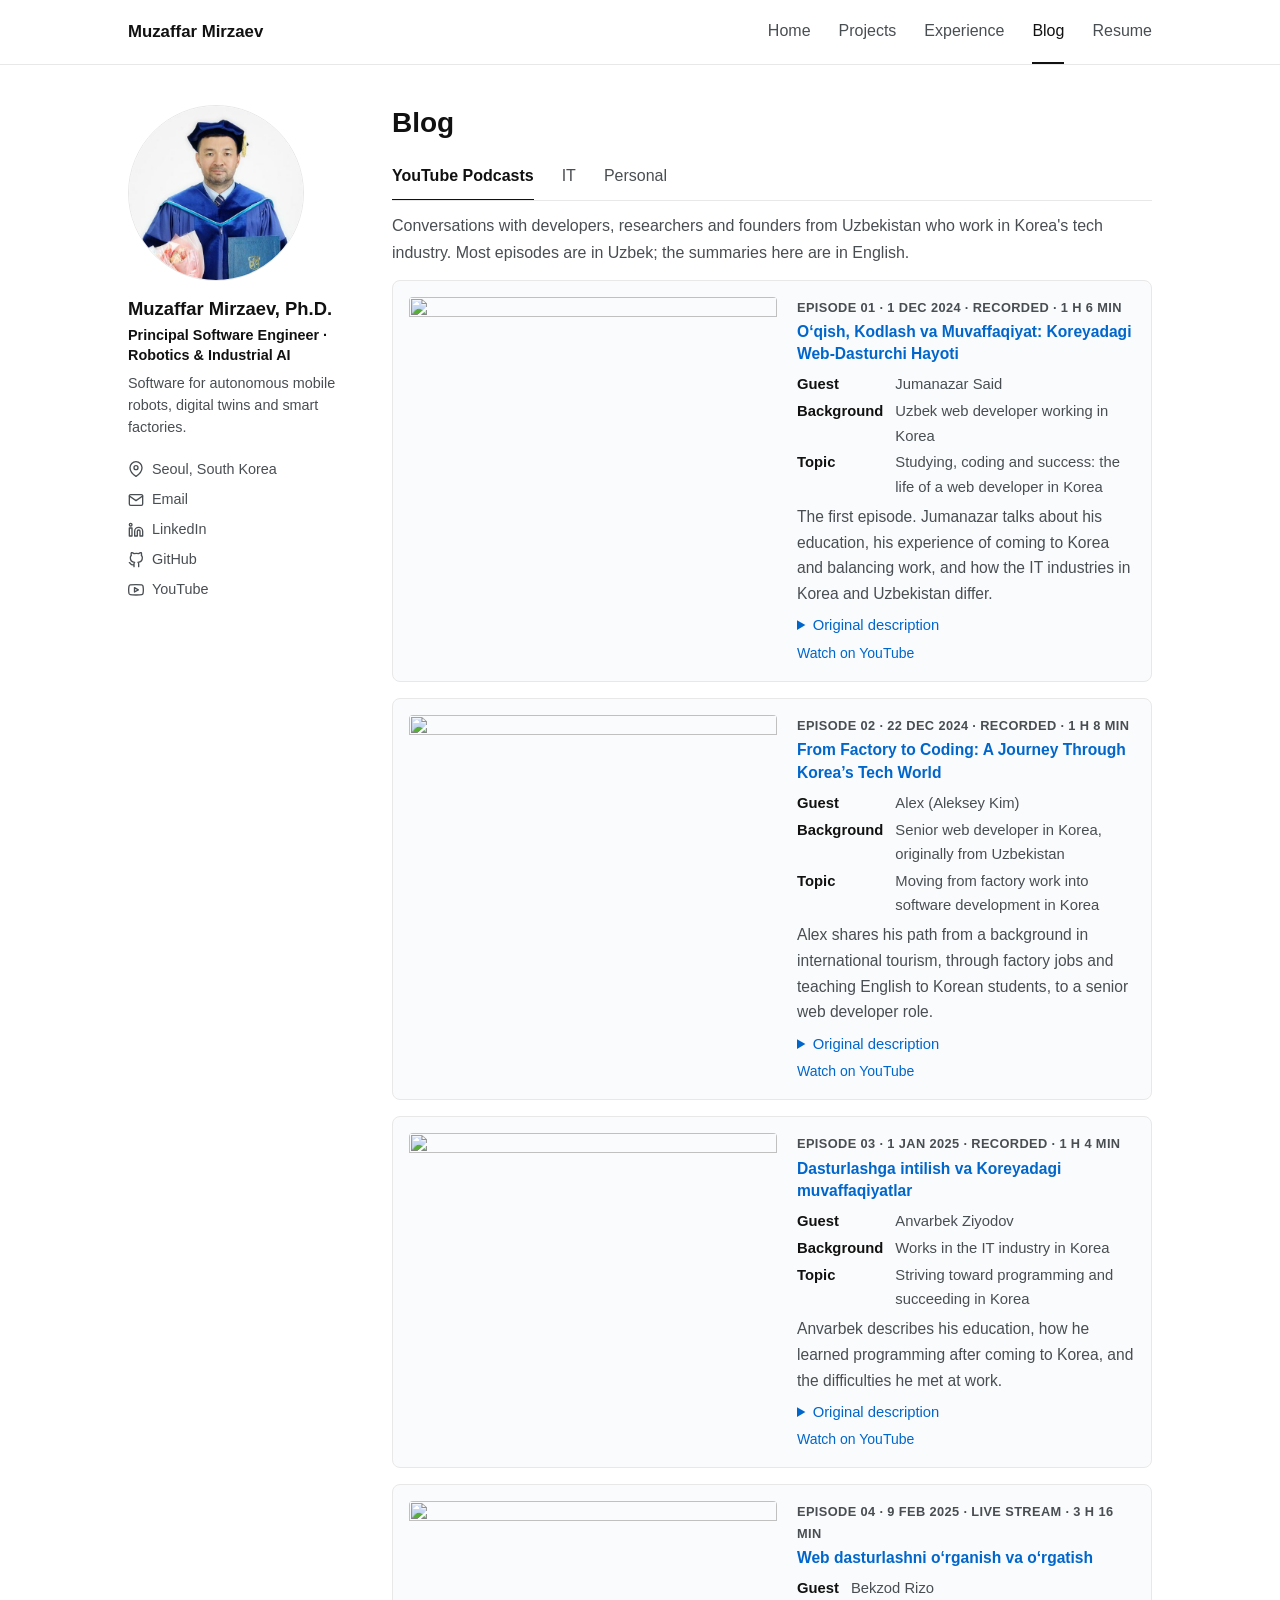
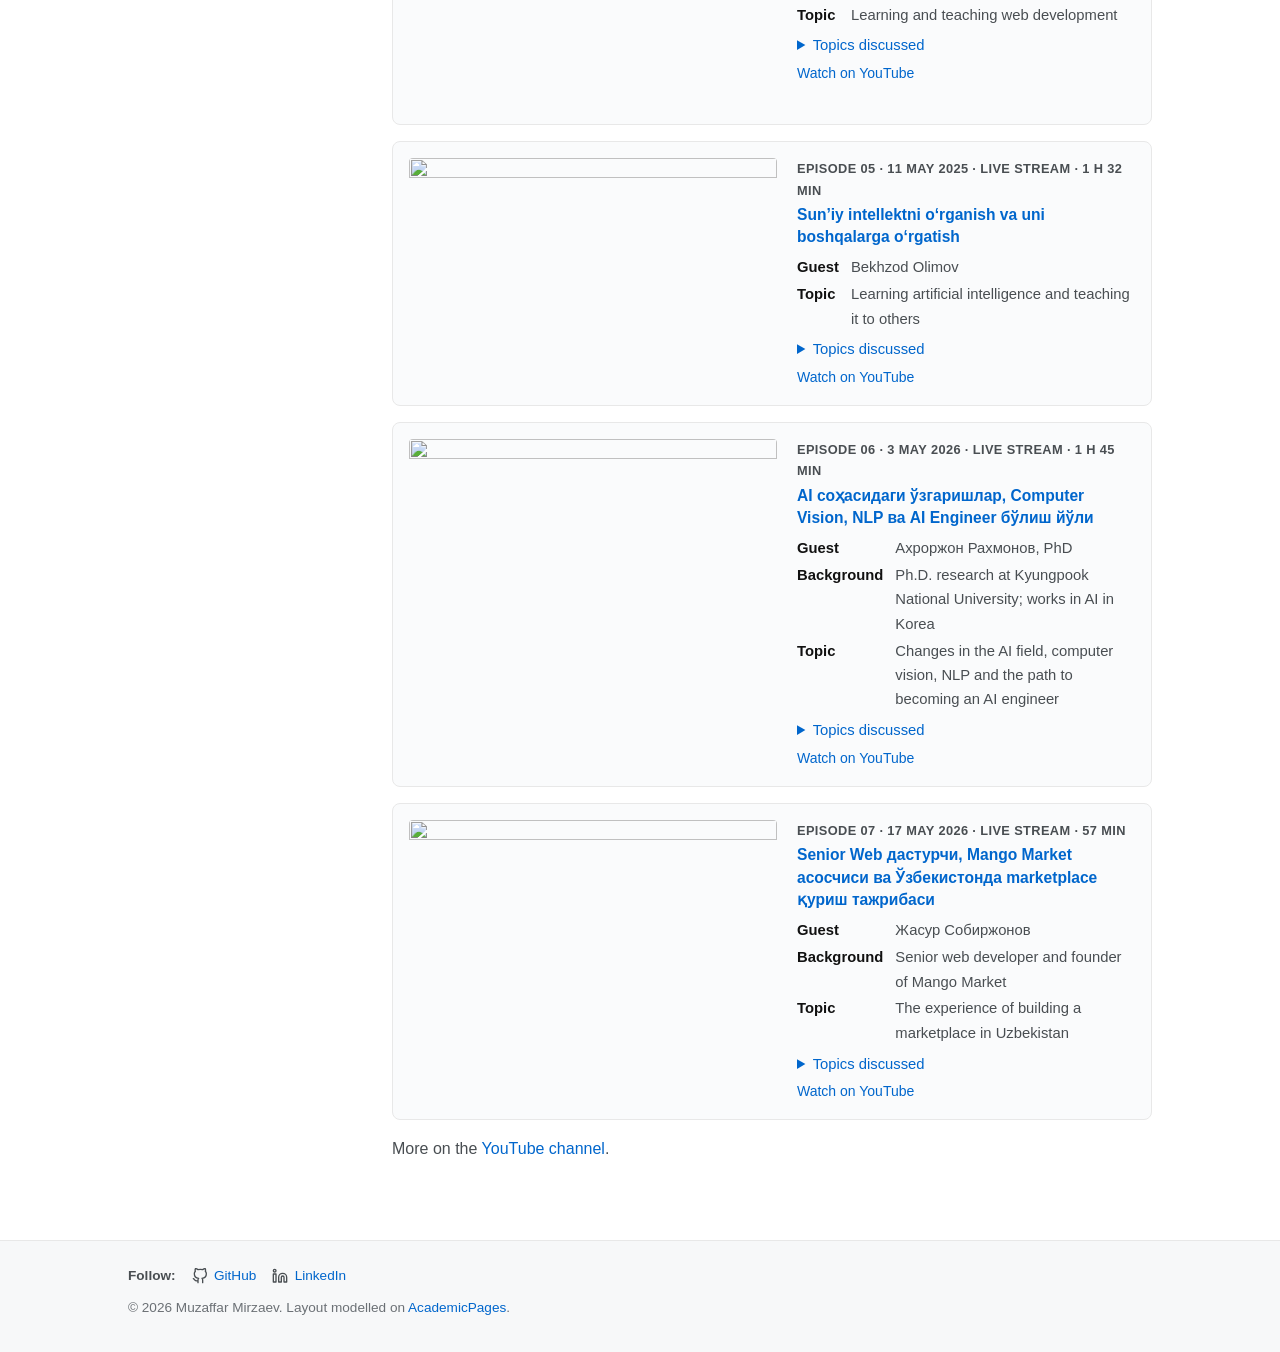
==== blog/index.html @ 6148ce27 "Update royal tomb post video link Co-Authored-By: Claude Opus 5.5 <noreply@anthropic.com>" ====
<!doctype html>
<html lang="en">
  <head>
    <meta charset="utf-8">
    <meta name="viewport" content="width=device-width, initial-scale=1">
    <title>Blog · Muzaffar Mirzaev</title>
    <meta name="description" content="Blog of Muzaffar Mirzaev: YouTube podcasts with developers and researchers working in Korea, engineering articles on robotics software, and personal posts.">
    <meta name="author" content="Muzaffar Mirzaev">
    <link rel="canonical" href="https://mmp17.github.io/portfolio/blog/">
    <meta property="og:type" content="website">
    <meta property="og:site_name" content="Muzaffar Mirzaev">
    <meta property="og:title" content="Blog · Muzaffar Mirzaev">
    <meta property="og:description" content="Blog of Muzaffar Mirzaev: YouTube podcasts with developers and researchers working in Korea, engineering articles on robotics software, and personal posts.">
    <meta property="og:url" content="https://mmp17.github.io/portfolio/blog/">
    <meta property="og:image" content="https://mmp17.github.io/portfolio/images/avatar.jpg">
    <meta property="og:image:alt" content="Portrait of Muzaffar Mirzaev">
    <meta name="twitter:card" content="summary">
    <meta name="theme-color" content="#ffffff">
    <link rel="icon" href="../images/favicon.png" type="image/png">
    <link rel="apple-touch-icon" href="../images/favicon.png">
    <link rel="stylesheet" href="../assets/css/style.css">
    <script>document.documentElement.className = 'js';</script>
  </head>
  <body>
    <a class="skip-link" href="#main">Skip to content</a>
    <header class="masthead">
      <div class="masthead__inner">
        <a class="masthead__brand" href="../index.html">Muzaffar Mirzaev</a>
        <button class="nav-toggle" type="button" aria-label="Toggle navigation menu" aria-expanded="false" aria-controls="site-nav"><span></span></button>
        <nav class="site-nav" id="site-nav" aria-label="Main">
          <ul>
            <li><a href="../index.html">Home</a></li>
            <li><a href="../projects/index.html">Projects</a></li>
            <li><a href="../experience/index.html">Experience</a></li>
            <li><a href="../blog/index.html" aria-current="page">Blog</a></li>
            <li><a href="../resume/index.html">Resume</a></li>
          </ul>
        </nav>
      </div>
    </header>

    <div class="main">
      <aside class="sidebar" aria-label="About the author">
        <img class="author__avatar" src="../images/avatar.jpg" alt="Muzaffar Mirzaev" width="460" height="460">
        <div class="author__content">
          <p class="author__name">Muzaffar Mirzaev, Ph.D.</p>
          <p class="author__title">Principal Software Engineer · Robotics &amp; Industrial AI</p>
          <p class="author__bio">Software for autonomous mobile robots, digital twins and smart factories.</p>
        </div>
        <div class="author__links">
          <button class="author__follow" type="button" aria-expanded="false" aria-controls="author-urls">Follow</button>
          <ul class="author__urls" id="author-urls">
            <li><svg class="icon" viewBox="0 0 24 24" aria-hidden="true"><path d="M21 10c0 7-9 13-9 13S3 17 3 10a9 9 0 0 1 18 0z"/><circle cx="12" cy="10" r="3"/></svg> Seoul, South Korea</li>
            <li><svg class="icon" viewBox="0 0 24 24" aria-hidden="true"><path d="M4 4h16c1.1 0 2 .9 2 2v12c0 1.1-.9 2-2 2H4c-1.1 0-2-.9-2-2V6c0-1.1.9-2 2-2z"/><polyline points="22,6 12,13 2,6"/></svg> <span class="js-email" data-user="mirzaevmuzaffar" data-domain="gmail.com">Email</span></li>
            <li><svg class="icon" viewBox="0 0 24 24" aria-hidden="true"><path d="M16 8a6 6 0 0 1 6 6v7h-4v-7a2 2 0 0 0-2-2 2 2 0 0 0-2 2v7h-4v-7a6 6 0 0 1 6-6z"/><rect x="2" y="9" width="4" height="12"/><circle cx="4" cy="4" r="2"/></svg> <a href="https://www.linkedin.com/in/mirzaevmuzaffar/">LinkedIn</a></li>
            <li><svg class="icon" viewBox="0 0 24 24" aria-hidden="true"><path d="M9 19c-5 1.5-5-2.5-7-3m14 6v-3.87a3.37 3.37 0 0 0-.94-2.61c3.14-.35 6.44-1.54 6.44-7A5.44 5.44 0 0 0 20 4.77 5.07 5.07 0 0 0 19.91 1S18.73.65 16 2.48a13.38 13.38 0 0 0-7 0C6.27.65 5.09 1 5.09 1A5.07 5.07 0 0 0 5 4.77a5.44 5.44 0 0 0-1.5 3.78c0 5.42 3.3 6.61 6.44 7A3.37 3.37 0 0 0 9 18.13V22"/></svg> <a href="https://github.com/mmp17">GitHub</a></li>
            <li><svg class="icon" viewBox="0 0 24 24" aria-hidden="true"><path d="M22.54 6.42a2.78 2.78 0 0 0-1.94-2C18.88 4 12 4 12 4s-6.88 0-8.6.46a2.78 2.78 0 0 0-1.94 2A29 29 0 0 0 1 11.75a29 29 0 0 0 .46 5.33A2.78 2.78 0 0 0 3.4 19c1.72.46 8.6.46 8.6.46s6.88 0 8.6-.46a2.78 2.78 0 0 0 1.94-2 29 29 0 0 0 .46-5.25 29 29 0 0 0-.46-5.33z"/><polygon points="9.75 15.02 15.5 11.75 9.75 8.48 9.75 15.02"/></svg> <a href="https://www.youtube.com/@mirzaev_muzaffar">YouTube</a></li>
          </ul>
        </div>
      </aside>

      <main class="content" id="main">
        <h1>Blog</h1>
        <div class="tabs" role="tablist" aria-label="Blog sections">
          <button class="tabs__tab" type="button" role="tab" id="tab-podcasts" aria-controls="podcasts" aria-selected="true">YouTube Podcasts</button>
          <button class="tabs__tab" type="button" role="tab" id="tab-it" aria-controls="it" aria-selected="false">IT</button>
          <button class="tabs__tab" type="button" role="tab" id="tab-personal" aria-controls="personal" aria-selected="false">Personal</button>
        </div>
        <section class="tab-panel" role="tabpanel" id="podcasts" aria-labelledby="tab-podcasts">
          <h2 class="tab-panel__title">YouTube Podcasts</h2>
          <p>Conversations with developers, researchers and founders from Uzbekistan who work in Korea's tech industry. Most episodes are in Uzbek; the summaries here are in English.</p>
          <!-- Episode template. Newest episode goes last. Leave out any line you have no data for.
            <li class="video-card" id="episode-08">
              <a class="video-card__thumb" href="https://www.youtube.com/watch?v=VIDEO_ID" tabindex="-1" aria-hidden="true"><img src="https://i.ytimg.com/vi/VIDEO_ID/hqdefault.jpg" alt="" width="480" height="270" loading="lazy"></a>
              <div class="video-card__body">
                <span class="item-eyebrow">Episode 08 · <time datetime="YYYY-MM-DD">D Mon YYYY</time> · Live stream · 1 h 30 min</span>
                <strong><a href="https://www.youtube.com/watch?v=VIDEO_ID">Episode title or topic</a></strong>
                <dl class="facts">
                  <dt>Guest</dt><dd>Name</dd>
                  <dt>Background</dt><dd>Role, company or field</dd>
                  <dt>Topic</dt><dd>One line in English</dd>
                </dl>
                <span class="item-desc">Two or three sentences in English about the conversation.</span>
                <details>
                  <summary>Key takeaways</summary>
                  <ul class="item-topics">
                    <li>First takeaway</li>
                  </ul>
                </details>
                <span class="item-meta"><a href="https://www.youtube.com/watch?v=VIDEO_ID">Watch on YouTube</a></span>
              </div>
            </li>
          -->
          <ul class="content-list video-list">
            <li class="video-card" id="episode-01">
              <a class="video-card__thumb" href="https://www.youtube.com/watch?v=DDgPoVAVRrI" tabindex="-1" aria-hidden="true"><img src="https://i.ytimg.com/vi/DDgPoVAVRrI/hqdefault.jpg" alt="" width="480" height="270" loading="lazy"></a>
              <div class="video-card__body">
                <span class="item-eyebrow">Episode 01 · <time datetime="2024-12-01">1 Dec 2024</time> · Recorded · 1 h 6 min</span>
                <strong><a href="https://www.youtube.com/watch?v=DDgPoVAVRrI" lang="uz">O‘qish, Kodlash va Muvaffaqiyat: Koreyadagi Web-Dasturchi Hayoti</a></strong>
                <dl class="facts">
                  <dt>Guest</dt><dd>Jumanazar Said</dd>
                  <dt>Background</dt><dd>Uzbek web developer working in Korea</dd>
                  <dt>Topic</dt><dd>Studying, coding and success: the life of a web developer in Korea</dd>
                </dl>
                <span class="item-desc">The first episode. Jumanazar talks about his education, his experience of coming to Korea and balancing work, and how the IT industries in Korea and Uzbekistan differ.</span>
                <details>
                  <summary>Original description</summary>
                  <p lang="uz-Cyrl">Ушбу биринчи подкастимизда, Кореяда фаолият юритаётган ўзбек веб-дастурчи Жуманазар Саид билан суҳбатлашамиз. Унинг таълим йўли, Кореяга келиш тажрибаси ва ишни мувозанатлаш, шунингдек, Корея ва Ўзбекистондаги IT соҳасидаги фарқлар ҳақида билиб оламиз. Жуманазарнинг ҳикояси, чет элда муваффақиятга эришишни истаган дастурчилар учун фойдали бўлади, деб умид қиламиз.</p>
                </details>
                <span class="item-meta"><a href="https://www.youtube.com/watch?v=DDgPoVAVRrI">Watch on YouTube</a></span>
              </div>
            </li>
            <li class="video-card" id="episode-02">
              <a class="video-card__thumb" href="https://www.youtube.com/watch?v=KQzGMGQfoJI" tabindex="-1" aria-hidden="true"><img src="https://i.ytimg.com/vi/KQzGMGQfoJI/hqdefault.jpg" alt="" width="480" height="270" loading="lazy"></a>
              <div class="video-card__body">
                <span class="item-eyebrow">Episode 02 · <time datetime="2024-12-22">22 Dec 2024</time> · Recorded · 1 h 8 min</span>
                <strong><a href="https://www.youtube.com/watch?v=KQzGMGQfoJI">From Factory to Coding: A Journey Through Korea’s Tech World</a></strong>
                <dl class="facts">
                  <dt>Guest</dt><dd>Alex (Aleksey Kim)</dd>
                  <dt>Background</dt><dd>Senior web developer in Korea, originally from Uzbekistan</dd>
                  <dt>Topic</dt><dd>Moving from factory work into software development in Korea</dd>
                </dl>
                <span class="item-desc">Alex shares his path from a background in international tourism, through factory jobs and teaching English to Korean students, to a senior web developer role.</span>
                <details>
                  <summary>Original description</summary>
                  <p>In this episode, we sit down with Alex, a dynamic personality who has charted an incredible path from Uzbekistan to South Korea. Alex shares his journey of transitioning from a background in International Tourism to becoming Senior Web Developer, tackling factory jobs, teaching English to Korean students, and growing rapidly in Korea's tech industry.</p>
                  <p>We explore his motivations for moving to Korea, his job-hunting challenges, the importance of speaking four languages – Uzbek, Russian, English, and Korean – and his experiences working on key projects in a fast-paced environment.</p>
                </details>
                <span class="item-meta"><a href="https://www.youtube.com/watch?v=KQzGMGQfoJI">Watch on YouTube</a></span>
              </div>
            </li>
            <li class="video-card" id="episode-03">
              <a class="video-card__thumb" href="https://www.youtube.com/watch?v=XJVF55CMPG4" tabindex="-1" aria-hidden="true"><img src="https://i.ytimg.com/vi/XJVF55CMPG4/hqdefault.jpg" alt="" width="480" height="270" loading="lazy"></a>
              <div class="video-card__body">
                <span class="item-eyebrow">Episode 03 · <time datetime="2025-01-01">1 Jan 2025</time> · Recorded · 1 h 4 min</span>
                <strong><a href="https://www.youtube.com/watch?v=XJVF55CMPG4" lang="uz">Dasturlashga intilish va Koreyadagi muvaffaqiyatlar</a></strong>
                <dl class="facts">
                  <dt>Guest</dt><dd>Anvarbek Ziyodov</dd>
                  <dt>Background</dt><dd>Works in the IT industry in Korea</dd>
                  <dt>Topic</dt><dd>Striving toward programming and succeeding in Korea</dd>
                </dl>
                <span class="item-desc">Anvarbek describes his education, how he learned programming after coming to Korea, and the difficulties he met at work.</span>
                <details>
                  <summary>Original description</summary>
                  <p lang="uz-Cyrl">Ушбу подкастда Кореяда IT соҳасида муваффақият қозонган Анварбек Зиёдов билан суҳбатлашамиз. Унинг таълим олиш йўли, Кореяга келиб дастурлашни ўрганиш жараёни, ҳамда иш жараёнларида учраган қийинчиликлари ҳақида батафсил маълумот берамиз.</p>
                </details>
                <span class="item-meta"><a href="https://www.youtube.com/watch?v=XJVF55CMPG4">Watch on YouTube</a></span>
              </div>
            </li>
            <li class="video-card" id="episode-04">
              <a class="video-card__thumb" href="https://www.youtube.com/watch?v=v99dsqMlwUY" tabindex="-1" aria-hidden="true"><img src="https://i.ytimg.com/vi/v99dsqMlwUY/hqdefault.jpg" alt="" width="480" height="270" loading="lazy"></a>
              <div class="video-card__body">
                <span class="item-eyebrow">Episode 04 · <time datetime="2025-02-09">9 Feb 2025</time> · Live stream · 3 h 16 min</span>
                <strong><a href="https://www.youtube.com/watch?v=v99dsqMlwUY" lang="uz">Web dasturlashni o‘rganish va o‘rgatish</a></strong>
                <dl class="facts">
                  <dt>Guest</dt><dd>Bekzod Rizo</dd>
                  <dt>Topic</dt><dd>Learning and teaching web development</dd>
                </dl>
                <details>
                  <summary>Topics discussed</summary>
                  <ul class="item-topics" lang="uz">
                    <li>Dasturlashga kirib kelish tarixi</li>
                    <li>Koreyada dasturchi sifatida ish topish va ish muhitining farqlari</li>
                    <li>Web dasturlash tillari va eng yaxshi texnologiyalar</li>
                    <li>DevEx loyihasi va IT sohasi bo‘yicha maslahatlar</li>
                    <li>Yangi texnologiyalar va o‘zini rivojlantirish strategiyalari</li>
                  </ul>
                </details>
                <span class="item-meta"><a href="https://www.youtube.com/watch?v=v99dsqMlwUY">Watch on YouTube</a></span>
              </div>
            </li>
            <li class="video-card" id="episode-05">
              <a class="video-card__thumb" href="https://www.youtube.com/watch?v=ssKAomfmxJ0" tabindex="-1" aria-hidden="true"><img src="https://i.ytimg.com/vi/ssKAomfmxJ0/hqdefault.jpg" alt="" width="480" height="270" loading="lazy"></a>
              <div class="video-card__body">
                <span class="item-eyebrow">Episode 05 · <time datetime="2025-05-11">11 May 2025</time> · Live stream · 1 h 32 min</span>
                <strong><a href="https://www.youtube.com/watch?v=ssKAomfmxJ0" lang="uz">Sun’iy intellektni o‘rganish va uni boshqalarga o‘rgatish</a></strong>
                <dl class="facts">
                  <dt>Guest</dt><dd>Bekhzod Olimov</dd>
                  <dt>Topic</dt><dd>Learning artificial intelligence and teaching it to others</dd>
                </dl>
                <details>
                  <summary>Topics discussed</summary>
                  <ul class="item-topics" lang="uz">
                    <li>Dasturlashga kirib kelish tarixi va ilk qadamlar</li>
                    <li>Koreyada dasturchi sifatida ish topish va ish muhiti</li>
                    <li>AI texnologiyalari va ularning rivojlanishi</li>
                    <li>Yangi boshlayotganlarga foydali maslahatlar</li>
                    <li>Shaxsiy rivojlanish va zamonaviy texnologiyalarni o‘zlashtirish strategiyalari</li>
                  </ul>
                </details>
                <span class="item-meta"><a href="https://www.youtube.com/watch?v=ssKAomfmxJ0">Watch on YouTube</a></span>
              </div>
            </li>
            <li class="video-card" id="episode-06">
              <a class="video-card__thumb" href="https://www.youtube.com/watch?v=AbdJpJ-JTAE" tabindex="-1" aria-hidden="true"><img src="https://i.ytimg.com/vi/AbdJpJ-JTAE/hqdefault.jpg" alt="" width="480" height="270" loading="lazy"></a>
              <div class="video-card__body">
                <span class="item-eyebrow">Episode 06 · <time datetime="2026-05-03">3 May 2026</time> · Live stream · 1 h 45 min</span>
                <strong><a href="https://www.youtube.com/watch?v=AbdJpJ-JTAE" lang="uz-Cyrl">AI соҳасидаги ўзгаришлар, Computer Vision, NLP ва AI Engineer бўлиш йўли</a></strong>
                <dl class="facts">
                  <dt>Guest</dt><dd><span lang="uz-Cyrl">Ахроржон Рахмонов</span>, PhD</dd>
                  <dt>Background</dt><dd>Ph.D. research at Kyungpook National University; works in AI in Korea</dd>
                  <dt>Topic</dt><dd>Changes in the AI field, computer vision, NLP and the path to becoming an AI engineer</dd>
                </dl>
                <details>
                  <summary>Topics discussed</summary>
                  <ul class="item-topics" lang="uz">
                    <li>Dasturlashga kirib kelish tarixi va ilk qadamlar</li>
                    <li>Kyungpook National University’да PhD тажрибаси ва илмий тадқиқот йўли</li>
                    <li>AI texnologiyalari va ularning rivojlanishi</li>
                    <li>Кореяда AI Researcher ва AI Engineer сифатида ишлаш муҳити</li>
                    <li>Yangi boshlayotganlarga foydali maslahatlar</li>
                    <li>Shaxsiy rivojlanish va zamonaviy texnologiyalarni o‘zlashtirish strategiyalari</li>
                    <li>Илмий мақола ёзиш, research mindset ва career growth ҳақида суҳбат</li>
                  </ul>
                </details>
                <span class="item-meta"><a href="https://www.youtube.com/watch?v=AbdJpJ-JTAE">Watch on YouTube</a></span>
              </div>
            </li>
            <li class="video-card" id="episode-07">
              <a class="video-card__thumb" href="https://www.youtube.com/watch?v=fmw5Wl4iHxM" tabindex="-1" aria-hidden="true"><img src="https://i.ytimg.com/vi/fmw5Wl4iHxM/hqdefault.jpg" alt="" width="480" height="270" loading="lazy"></a>
              <div class="video-card__body">
                <span class="item-eyebrow">Episode 07 · <time datetime="2026-05-17">17 May 2026</time> · Live stream · 57 min</span>
                <strong><a href="https://www.youtube.com/watch?v=fmw5Wl4iHxM" lang="uz-Cyrl">Senior Web дастурчи, Mango Market асосчиси ва Ўзбекистонда marketplace қуриш тажрибаси</a></strong>
                <dl class="facts">
                  <dt>Guest</dt><dd><span lang="uz-Cyrl">Жасур Собиржонов</span></dd>
                  <dt>Background</dt><dd>Senior web developer and founder of Mango Market</dd>
                  <dt>Topic</dt><dd>The experience of building a marketplace in Uzbekistan</dd>
                </dl>
                <details>
                  <summary>Topics discussed</summary>
                  <ul class="item-topics" lang="uz-Cyrl">
                    <li>Бизнес таълимидан software development ва startup’гача бўлган йўл</li>
                    <li>Кореяда ўқиш, ишлаш ва ecommerce тажрибаси</li>
                    <li>Kupay, Arames/Azon Market каби Korean halal ecommerce platform’аларини бошқариш тажрибаси</li>
                    <li>Full-stack developer сифатида ўсиш ва outsourcing project’лардан олинган сабоқлар</li>
                    <li>Calculator app: оддий муаммодан маҳсулот яратиш тажрибаси</li>
                    <li>Mango Market ғояси, Karrot Market модели ва Ўзбекистон бозорига мослаштириш</li>
                    <li>P2P, second-hand market ва “Малика” каби анъанавий бозорлар келажаги</li>
                    <li>Ўзбекистонда микроқарзлар, истеъмол маданияти ва second-hand иқтисодиёти</li>
                    <li>1.5 йиллик меҳнат, launch жараёни ва Google Play’да 50,000+ юкланишга эришиш</li>
                    <li>Ёш дастурчилар ва startup бошламоқчи бўлганлар учун амалий маслаҳатлар</li>
                  </ul>
                </details>
                <span class="item-meta"><a href="https://www.youtube.com/watch?v=fmw5Wl4iHxM">Watch on YouTube</a></span>
              </div>
            </li>
          </ul>
          <p>More on the <a href="https://www.youtube.com/@mirzaev_muzaffar">YouTube channel</a>.</p>
        </section>
        <section class="tab-panel" role="tabpanel" id="it" aria-labelledby="tab-it">
          <h2 class="tab-panel__title">IT</h2>
          <p>Engineering notes on robotics software, AMR control systems, digital twins and industrial web applications. The first articles are in preparation.</p>
          <!-- To publish an article: copy blog/articles/_template.html to blog/articles/<slug>.html,
               write it, then turn the title below into a link, replace the status label with
               <time class="item-date" datetime="YYYY-MM-DD">D Mon YYYY</time> and move the item to the top. -->
          <ul class="content-list article-list">
            <li>
              <span class="article-list__text">
                <strong>Building a Vendor-Neutral AMR Control System</strong>
                <span class="item-meta">Robotics · AMR · Architecture</span>
              </span>
              <span class="status status--planned">Coming soon</span>
            </li>
            <!-- Hidden for now. Move an item above this comment to show it.
            <li>
              <span class="article-list__text">
                <strong>Connecting Digital Twins with Real-World Factory Operations</strong>
                <span class="item-meta">Digital Twin · Smart Factory</span>
              </span>
              <span class="status status--planned">Coming soon</span>
            </li>
            <li>
              <span class="article-list__text">
                <strong>From Web Development to Robotics Software Engineering</strong>
                <span class="item-meta">Career · Robotics</span>
              </span>
              <span class="status status--planned">Coming soon</span>
            </li>
            <li>
              <span class="article-list__text">
                <strong>ROS 2 and Fleet Manager Integration for Industrial AMRs</strong>
                <span class="item-meta">ROS 2 · Fleet Management</span>
              </span>
              <span class="status status--planned">Coming soon</span>
            </li>
            <li>
              <span class="article-list__text">
                <strong>Simulation-Driven Validation of AMR Operations</strong>
                <span class="item-meta">Simulation · Validation</span>
              </span>
              <span class="status status--planned">Coming soon</span>
            </li>
            -->
          </ul>
        </section>
        <section class="tab-panel" role="tabpanel" id="personal" aria-labelledby="tab-personal">
          <h2 class="tab-panel__title">Personal</h2>
          <ul class="content-list post-list">
            <li class="post-card" id="yeongwon-royal-tomb">
              <a class="post-card__video" href="https://www.youtube.com/watch?v=27LVZXGwkg4" tabindex="-1" aria-hidden="true"><img src="https://i.ytimg.com/vi/27LVZXGwkg4/hqdefault.jpg" alt="" width="480" height="270" loading="lazy"></a>
              <div class="post-card__photos" style="--columns: 6">
                <a href="../images/blog/yeongwon-royal-tomb/01.jpg"><img src="../images/blog/yeongwon-royal-tomb/thumbs/01.jpg" alt="Gravel path beside a wall in evening light" loading="lazy"></a>
                <a href="../images/blog/yeongwon-royal-tomb/02.jpg"><img src="../images/blog/yeongwon-royal-tomb/thumbs/02.jpg" alt="Sunlit clearing among pine trees" loading="lazy"></a>
                <a href="../images/blog/yeongwon-royal-tomb/03.jpg"><img src="../images/blog/yeongwon-royal-tomb/thumbs/03.jpg" alt="Golden light across a forest clearing" loading="lazy"></a>
                <a href="../images/blog/yeongwon-royal-tomb/04.jpg"><img src="../images/blog/yeongwon-royal-tomb/thumbs/04.jpg" alt="Gravel path below a stone retaining wall" loading="lazy"></a>
                <a href="../images/blog/yeongwon-royal-tomb/05.jpg"><img src="../images/blog/yeongwon-royal-tomb/thumbs/05.jpg" alt="Stone wall and fence along a forest path" loading="lazy"></a>
                <a href="../images/blog/yeongwon-royal-tomb/06.jpg"><img src="../images/blog/yeongwon-royal-tomb/thumbs/06.jpg" alt="Forest path under tall pines" loading="lazy"></a>
                <a href="../images/blog/yeongwon-royal-tomb/07.jpg"><img src="../images/blog/yeongwon-royal-tomb/thumbs/07.jpg" alt="Old wall with a tiled top in front of woodland" loading="lazy"></a>
                <a href="../images/blog/yeongwon-royal-tomb/08.jpg"><img src="../images/blog/yeongwon-royal-tomb/thumbs/08.jpg" alt="Long gravel path beside a wall under blue sky" loading="lazy"></a>
                <a href="../images/blog/yeongwon-royal-tomb/09.jpg"><img src="../images/blog/yeongwon-royal-tomb/thumbs/09.jpg" alt="Moss and grass growing on top of an old wall" loading="lazy"></a>
                <a href="../images/blog/yeongwon-royal-tomb/10.jpg"><img src="../images/blog/yeongwon-royal-tomb/thumbs/10.jpg" alt="Rice field glowing in evening sun" loading="lazy"></a>
                <a href="../images/blog/yeongwon-royal-tomb/11.jpg"><img src="../images/blog/yeongwon-royal-tomb/thumbs/11.jpg" alt="Red gate and shrine under a leaning pine" loading="lazy"></a>
                <a href="../images/blog/yeongwon-royal-tomb/12.jpg"><img src="../images/blog/yeongwon-royal-tomb/thumbs/12.jpg" alt="Traditional tiled-roof house among pine trees" loading="lazy"></a>
              </div>
              <div class="post-card__body">
                <strong><a href="https://www.youtube.com/watch?v=27LVZXGwkg4">A peaceful autumn evening at Yeongwon-Hoeinwon Royal Tomb Park</a> <time class="item-date" datetime="2026-09-06">6 Sep 2026</time></strong>
                <span class="item-desc">A peaceful autumn evening at Yeongwon-Hoeinwon Royal Tomb Park (영원·회인원) in Namyangju, South Korea.</span>
                <span class="item-desc">Surrounded by beautiful pine trees, traditional Korean architecture, and warm golden sunlight, this historic royal resting place offers a quiet escape from the busy city.</span>
                <span class="item-desc">Sometimes, the simplest moments in nature bring the greatest peace.</span>
                <span class="item-meta">Yeongwon-Hoeinwon Royal Tomb Park, Namyangju, South Korea</span>
              </div>
            </li>
            <li class="post-card" id="anyangcheon">
              <a class="post-card__lead" href="../images/blog/anyangcheon/01.jpg"><img src="../images/blog/anyangcheon/thumbs/01.jpg" alt="Apartment towers across the stream beside a bridge" loading="lazy"></a>
              <div class="post-card__photos" style="--columns: 5">
                <a href="../images/blog/anyangcheon/02.jpg"><img src="../images/blog/anyangcheon/thumbs/02.jpg" alt="Riverside skate park and cycle path below apartment towers" loading="lazy"></a>
                <a href="../images/blog/anyangcheon/03.jpg"><img src="../images/blog/anyangcheon/thumbs/03.jpg" alt="Egrets in the reeds with apartment towers behind" loading="lazy"></a>
                <a href="../images/blog/anyangcheon/04.jpg"><img src="../images/blog/anyangcheon/thumbs/04.jpg" alt="Riverside footpath under a wide cloudy sky" loading="lazy"></a>
                <a href="../images/blog/anyangcheon/05.jpg"><img src="../images/blog/anyangcheon/thumbs/05.jpg" alt="Stepping stones across the stream" loading="lazy"></a>
                <a href="../images/blog/anyangcheon/06.jpg"><img src="../images/blog/anyangcheon/thumbs/06.jpg" alt="Sunflower field on the riverbank" loading="lazy"></a>
                <a href="../images/blog/anyangcheon/07.jpg"><img src="../images/blog/anyangcheon/thumbs/07.jpg" alt="Cycle path along the stream seen from above" loading="lazy"></a>
                <a href="../images/blog/anyangcheon/08.jpg"><img src="../images/blog/anyangcheon/thumbs/08.jpg" alt="Office towers and mist over a Gasan pavement" loading="lazy"></a>
                <a href="../images/blog/anyangcheon/09.jpg"><img src="../images/blog/anyangcheon/thumbs/09.jpg" alt="Street between glass office towers under a cloudy sky" loading="lazy"></a>
                <a href="../images/blog/anyangcheon/10.jpg"><img src="../images/blog/anyangcheon/thumbs/10.jpg" alt="Tree-lined riverside path" loading="lazy"></a>
              </div>
              <div class="post-card__body" lang="uz-Cyrl">
                <strong>Янги иш ва Анян дарёси бўйи <time class="item-date" lang="en" datetime="2026-09-02">2 Sep 2026</time></strong>
                <span class="item-desc">Шу ойнинг бошида Сеул шаҳридаги Гасан Дижитал Комплексида жойлашган робототехника компаниясида дастурчи сифатида янги иш фаолиятимни бошладим.</span>
                <span class="item-desc">Янги лавозимимда робототехника, автоном мобил роботлар, рақамли эгизаклар ва ишлаб чиқариш жараёнларини симуляция қилиш билан боғлиқ лойиҳалар устида ишлаш имкониятига эга бўламан.</span>
                <span class="item-desc">Иш жойимнинг менга айниқса ёққан жиҳатларидан бири унинг яқиндаги Анян дарёси бўйидир. Гасан Сеулнинг гавжум технологик ва саноат ҳудудларидан бири бўлса-да, дарё бўйи сайр қилиш, дам олиш ва кувватни тиклаш учун ажойиб яшил маскандир.</span>
                <span class="item-desc">Ушбу янги имкониятдан мамнунман ва олдиндаги профессионал сафаримни катта қизиқиш билан бошламоқдаман.</span>
                <span class="item-meta" lang="en">Anyangcheon stream, Gasan, Seoul, South Korea</span>
              </div>
            </li>
            <li class="post-card" id="keimyung-walk">
              <a class="post-card__video" href="https://www.youtube.com/watch?v=WOaaZvp-Z2E" tabindex="-1" aria-hidden="true"><img src="https://i.ytimg.com/vi/WOaaZvp-Z2E/hqdefault.jpg" alt="" width="480" height="270" loading="lazy"></a>
              <div class="post-card__photos">
                <a href="../images/blog/keimyung-walk/01.jpg"><img src="../images/blog/keimyung-walk/thumbs/01.jpg" alt="Campus road and brick buildings under a clearing sky" loading="lazy"></a>
                <a href="../images/blog/keimyung-walk/02.jpg"><img src="../images/blog/keimyung-walk/thumbs/02.jpg" alt="Sunset over a wet campus road" loading="lazy"></a>
                <a href="../images/blog/keimyung-walk/03.jpg"><img src="../images/blog/keimyung-walk/thumbs/03.jpg" alt="Brick building on a hillside behind bare trees" loading="lazy"></a>
                <a href="../images/blog/keimyung-walk/04.jpg"><img src="../images/blog/keimyung-walk/thumbs/04.jpg" alt="Pine trees in front of a campus building" loading="lazy"></a>
                <a href="../images/blog/keimyung-walk/05.jpg"><img src="../images/blog/keimyung-walk/thumbs/05.jpg" alt="Brick building with glass corners in evening light" loading="lazy"></a>
                <a href="../images/blog/keimyung-walk/06.jpg"><img src="../images/blog/keimyung-walk/thumbs/06.jpg" alt="Path under cherry blossoms with stone lanterns" loading="lazy"></a>
                <a href="../images/blog/keimyung-walk/07.jpg"><img src="../images/blog/keimyung-walk/thumbs/07.jpg" alt="Cherry trees in bloom along a campus road" loading="lazy"></a>
                <a href="../images/blog/keimyung-walk/08.jpg"><img src="../images/blog/keimyung-walk/thumbs/08.jpg" alt="Blossoming trees at a campus junction with hills behind" loading="lazy"></a>
                <a href="../images/blog/keimyung-walk/09.jpg"><img src="../images/blog/keimyung-walk/thumbs/09.jpg" alt="Pink azaleas beside a tree trunk" loading="lazy"></a>
                <a href="../images/blog/keimyung-walk/10.jpg"><img src="../images/blog/keimyung-walk/thumbs/10.jpg" alt="Bench on a wooded path with azaleas" loading="lazy"></a>
                <a href="../images/blog/keimyung-walk/11.jpg"><img src="../images/blog/keimyung-walk/thumbs/11.jpg" alt="Path lined with cherry blossoms and azaleas" loading="lazy"></a>
                <a href="../images/blog/keimyung-walk/12.jpg"><img src="../images/blog/keimyung-walk/thumbs/12.jpg" alt="Bee on a pink azalea flower" loading="lazy"></a>
                <a href="../images/blog/keimyung-walk/13.jpg"><img src="../images/blog/keimyung-walk/thumbs/13.jpg" alt="White blossoms and pink azaleas in the woods" loading="lazy"></a>
                <a href="../images/blog/keimyung-walk/14.jpg"><img src="../images/blog/keimyung-walk/thumbs/14.jpg" alt="Poppies along a brick path on campus" loading="lazy"></a>
              </div>
              <div class="post-card__body">
                <strong><a href="https://www.youtube.com/watch?v=WOaaZvp-Z2E">After the Rain 🌧️ | Peaceful Walk at Keimyung University Campus</a> <time class="item-date" datetime="2026-03-12T17:19">12 Mar 2026 17:19</time></strong>
                <span class="item-desc">Today I took a peaceful walk around the Keimyung University (KMU) campus in Daegu, South Korea right after the rain stopped.</span>
                <span class="item-desc">The air felt fresh, the streets were quiet, and the sunset light created a beautiful atmosphere across the campus.</span>
                <span class="item-desc">Sometimes the best moments come from simple walks like this.</span>
                <span class="item-meta">Keimyung University, Daegu, South Korea</span>
              </div>
            </li>
            <li class="post-card" id="cbnu-autumn">
              <a class="post-card__video" href="https://www.youtube.com/watch?v=hF2ilgwK9T0" tabindex="-1" aria-hidden="true"><img src="https://i.ytimg.com/vi/hF2ilgwK9T0/hqdefault.jpg" alt="" width="480" height="270" loading="lazy"></a>
              <div class="post-card__photos" style="--columns: 5">
                <a href="../images/blog/cbnu-autumn/01.jpg"><img src="../images/blog/cbnu-autumn/thumbs/01.jpg" alt="Woodland seen from a carpet of fallen leaves" loading="lazy"></a>
                <a href="../images/blog/cbnu-autumn/02.jpg"><img src="../images/blog/cbnu-autumn/thumbs/02.jpg" alt="Maple branches over a leaf-covered lawn" loading="lazy"></a>
                <a href="../images/blog/cbnu-autumn/03.jpg"><img src="../images/blog/cbnu-autumn/thumbs/03.jpg" alt="Wooden boardwalk climbing through yellow trees" loading="lazy"></a>
                <a href="../images/blog/cbnu-autumn/04.jpg"><img src="../images/blog/cbnu-autumn/thumbs/04.jpg" alt="Bright red maples at the edge of a car park" loading="lazy"></a>
                <a href="../images/blog/cbnu-autumn/05.jpg"><img src="../images/blog/cbnu-autumn/thumbs/05.jpg" alt="Red maple above heaps of fallen leaves" loading="lazy"></a>
                <a href="../images/blog/cbnu-autumn/06.jpg"><img src="../images/blog/cbnu-autumn/thumbs/06.jpg" alt="White daisies with red maples behind" loading="lazy"></a>
                <a href="../images/blog/cbnu-autumn/07.jpg"><img src="../images/blog/cbnu-autumn/thumbs/07.jpg" alt="Engineering buildings under heavy clouds" loading="lazy"></a>
                <a href="../images/blog/cbnu-autumn/08.jpg"><img src="../images/blog/cbnu-autumn/thumbs/08.jpg" alt="Sunlit cloud above pines at a campus junction" loading="lazy"></a>
                <a href="../images/blog/cbnu-autumn/09.jpg"><img src="../images/blog/cbnu-autumn/thumbs/09.jpg" alt="Campus road between bare trees at dusk" loading="lazy"></a>
                <a href="../images/blog/cbnu-autumn/10.jpg"><img src="../images/blog/cbnu-autumn/thumbs/10.jpg" alt="Brick pavement and lamp post beside tall trees" loading="lazy"></a>
              </div>
              <div class="post-card__body">
                <strong><a href="https://www.youtube.com/watch?v=hF2ilgwK9T0">Peach Forest Serenity at Chungbuk National University 1-Minute Relaxation | 청주의 아름다운 충북대학교</a> <time class="item-date" datetime="2024-11-30T21:27">30 Nov 2024 21:27</time></strong>
                <span class="item-desc">Take a peaceful 1-minute journey through the beautiful peach forest at Chungbuk National University (충북대학교) in Cheongju, South Korea. Experience the calmness of nature as the vibrant autumn leaves and serene pathways invite you to relax and enjoy the beauty around you.</span>
                <span class="item-desc">This short video captures the essence of the campus’s natural charm, making it the perfect moment of tranquility in your busy day.</span>
                <span class="item-meta">Chungbuk National University, Cheongju, South Korea</span>
              </div>
            </li>
            <li class="post-card" id="ansan-2021">
              <a class="post-card__lead" href="../images/blog/ansan-2021/18.jpg"><img src="../images/blog/ansan-2021/thumbs/18.jpg" alt="Autumn leaves beside a lake" loading="lazy"></a>
              <div class="post-card__photos post-card__photos--scroll" style="--columns: 5">
                <a href="../images/blog/ansan-2021/01.jpg"><img src="../images/blog/ansan-2021/thumbs/01.jpg" alt="Sandy beach with swimmers and a breakwater" loading="lazy"></a>
                <a href="../images/blog/ansan-2021/02.jpg"><img src="../images/blog/ansan-2021/thumbs/02.jpg" alt="Path beside a stream on a rainy day" loading="lazy"></a>
                <a href="../images/blog/ansan-2021/03.jpg"><img src="../images/blog/ansan-2021/thumbs/03.jpg" alt="Lotus pond under a blue sky" loading="lazy"></a>
                <a href="../images/blog/ansan-2021/04.jpg"><img src="../images/blog/ansan-2021/thumbs/04.jpg" alt="Reed wetland with a boardwalk and a small water mill" loading="lazy"></a>
                <a href="../images/blog/ansan-2021/05.jpg"><img src="../images/blog/ansan-2021/thumbs/05.jpg" alt="Apartment towers behind a tree-lined road" loading="lazy"></a>
                <a href="../images/blog/ansan-2021/06.jpg"><img src="../images/blog/ansan-2021/thumbs/06.jpg" alt="Pebbly shore with seagulls under heavy clouds" loading="lazy"></a>
                <a href="../images/blog/ansan-2021/07.jpg"><img src="../images/blog/ansan-2021/thumbs/07.jpg" alt="Causeway across a tidal flat towards wind turbines" loading="lazy"></a>
                <a href="../images/blog/ansan-2021/08.jpg"><img src="../images/blog/ansan-2021/thumbs/08.jpg" alt="Pine trees and a pavilion on a coastal path" loading="lazy"></a>
                <a href="../images/blog/ansan-2021/09.jpg"><img src="../images/blog/ansan-2021/thumbs/09.jpg" alt="Wind turbines beyond a tidal pool" loading="lazy"></a>
                <a href="../images/blog/ansan-2021/10.jpg"><img src="../images/blog/ansan-2021/thumbs/10.jpg" alt="N Seoul Tower on the skyline at night" loading="lazy"></a>
                <a href="../images/blog/ansan-2021/11.jpg"><img src="../images/blog/ansan-2021/thumbs/11.jpg" alt="Boat crossing a bay under white clouds" loading="lazy"></a>
                <a href="../images/blog/ansan-2021/12.jpg"><img src="../images/blog/ansan-2021/thumbs/12.jpg" alt="Rocky stream bed between grassy banks" loading="lazy"></a>
                <a href="../images/blog/ansan-2021/13.jpg"><img src="../images/blog/ansan-2021/thumbs/13.jpg" alt="Han River with a bridge and the Seoul skyline" loading="lazy"></a>
                <a href="../images/blog/ansan-2021/14.jpg"><img src="../images/blog/ansan-2021/thumbs/14.jpg" alt="Han River framed by a riverside tree" loading="lazy"></a>
                <a href="../images/blog/ansan-2021/15.jpg"><img src="../images/blog/ansan-2021/thumbs/15.jpg" alt="Entrance sign of Heunginjimun Park in autumn" loading="lazy"></a>
                <a href="../images/blog/ansan-2021/16.jpg"><img src="../images/blog/ansan-2021/thumbs/16.jpg" alt="Cheonggyecheon stream with pigeons at the water's edge" loading="lazy"></a>
                <a href="../images/blog/ansan-2021/17.jpg"><img src="../images/blog/ansan-2021/thumbs/17.jpg" alt="Stepping stones and an egret in Cheonggyecheon stream" loading="lazy"></a>
                <a href="../images/blog/ansan-2021/19.jpg"><img src="../images/blog/ansan-2021/thumbs/19.jpg" alt="Rustic fence and fallen leaves on a lakeside path" loading="lazy"></a>
                <a href="../images/blog/ansan-2021/20.jpg"><img src="../images/blog/ansan-2021/thumbs/20.jpg" alt="Seoul city lights seen through bare trees" loading="lazy"></a>
                <a href="../images/blog/ansan-2021/21.jpg"><img src="../images/blog/ansan-2021/thumbs/21.jpg" alt="N Seoul Tower lit up at night" loading="lazy"></a>
                <a href="../images/blog/ansan-2021/22.jpg"><img src="../images/blog/ansan-2021/thumbs/22.jpg" alt="Seoul skyline at night from Namsan" loading="lazy"></a>
                <a href="../images/blog/ansan-2021/23.jpg"><img src="../images/blog/ansan-2021/thumbs/23.jpg" alt="Wind turbines and tidal flats seen over pine trees" loading="lazy"></a>
                <a href="../images/blog/ansan-2021/24.jpg"><img src="../images/blog/ansan-2021/thumbs/24.jpg" alt="Paintings on easels in an autumn park" loading="lazy"></a>
                <a href="../images/blog/ansan-2021/25.jpg"><img src="../images/blog/ansan-2021/thumbs/25.jpg" alt="Snow-covered path along a city stream" loading="lazy"></a>
                <a href="../images/blog/ansan-2021/26.jpg"><img src="../images/blog/ansan-2021/thumbs/26.jpg" alt="Lone pine in a snowy plaza at dusk" loading="lazy"></a>
              </div>
              <div class="post-card__body">
                <strong>Learning to code in Ansan: weekends between study sessions <time class="item-date" datetime="2021-12">Jun – Dec 2021</time></strong>
                <span class="item-desc">I took these photos between June and December 2021, while I was preparing to become a web developer. Most are from Ansan and a few are from Seoul, taken on weekends when I was not coding.</span>
                <span class="item-desc">The idea goes back to summer 2020. During my two-week quarantine in Korea I was inspired by Bekzod Sanakulov, who had come from a business background, started working as a full-stack developer in Busan, and is now the founder and CEO of DevEx academy. His guidance and mentorship stayed with me throughout.</span>
                <span class="item-desc">I trained mostly through self-study and YouTube videos, with individual online tutors from Tashkent and online IT training centers such as WebBrain in Tashkent and AbuTech in Jizzakh. Most days I spent the whole day in one of the nice Ediya cafes in Ansan with a caffè latte, learning and writing code. There were no vibe-coding tools back then; everything was done by hand.</span>
                <span class="item-desc">After about eight months of self-training, I started my first job on 10 January 2022 as a frontend developer at Delmetenz, an IT company in Asan.</span>
                <span class="item-meta">Ansan and Seoul, South Korea</span>
              </div>
            </li>
          </ul>
        </section>
      </main>
    </div>

    <footer class="page-footer">
      <ul>
        <li><strong>Follow:</strong></li>
        <li><svg class="icon" viewBox="0 0 24 24" aria-hidden="true"><path d="M9 19c-5 1.5-5-2.5-7-3m14 6v-3.87a3.37 3.37 0 0 0-.94-2.61c3.14-.35 6.44-1.54 6.44-7A5.44 5.44 0 0 0 20 4.77 5.07 5.07 0 0 0 19.91 1S18.73.65 16 2.48a13.38 13.38 0 0 0-7 0C6.27.65 5.09 1 5.09 1A5.07 5.07 0 0 0 5 4.77a5.44 5.44 0 0 0-1.5 3.78c0 5.42 3.3 6.61 6.44 7A3.37 3.37 0 0 0 9 18.13V22"/></svg> <a href="https://github.com/mmp17">GitHub</a></li>
        <li><svg class="icon" viewBox="0 0 24 24" aria-hidden="true"><path d="M16 8a6 6 0 0 1 6 6v7h-4v-7a2 2 0 0 0-2-2 2 2 0 0 0-2 2v7h-4v-7a6 6 0 0 1 6-6z"/><rect x="2" y="9" width="4" height="12"/><circle cx="4" cy="4" r="2"/></svg> <a href="https://www.linkedin.com/in/mirzaevmuzaffar/">LinkedIn</a></li>
      </ul>
      <p>&copy; 2026 Muzaffar Mirzaev. Layout modelled on <a href="https://github.com/academicpages/academicpages.github.io">AcademicPages</a>.</p>
    </footer>

    <script src="../assets/js/site.js"></script>
  </body>
</html>
---- assets/css/style.css ----
/* Muzaffar Mirzaev — portfolio. Layout modelled on the AcademicPages theme. */

:root {
  --text: #494e52;
  --heading: #111;
  --accent: #0066cc;
  --rule: #e8e8e8;
  --rule-soft: #f0f0f0;
  --bg: #fff;
  --card: #fafbfc;
  --gutter: 10%;
  --sidebar: 14rem;
}

*,
*::before,
*::after {
  box-sizing: border-box;
}

html {
  font-size: 16px;
  -webkit-text-size-adjust: 100%;
}

body {
  margin: 0;
  background: var(--bg);
  color: var(--text);
  font-family: -apple-system, BlinkMacSystemFont, "Segoe UI", Roboto, "Helvetica Neue", Arial,
    "Noto Sans", sans-serif;
  line-height: 1.65;
}

a {
  color: var(--accent);
  text-decoration: none;
}

a:hover {
  text-decoration: underline;
}

a:focus-visible,
button:focus-visible {
  outline: 2px solid var(--accent);
  outline-offset: 2px;
}

h1,
h2,
h3 {
  color: var(--heading);
  line-height: 1.25;
}

hr {
  margin: 1.75em 0;
  border: 0;
  border-top: 1px solid var(--rule);
}

.skip-link {
  position: absolute;
  top: 0;
  left: -999rem;
  z-index: 40;
  padding: 0.6rem 1rem;
  background: var(--heading);
  color: #fff;
}

.skip-link:focus {
  left: 0;
}

/* Masthead */
.masthead {
  position: sticky;
  top: 0;
  z-index: 30;
  background: var(--bg);
  border-bottom: 1px solid var(--rule);
}

.masthead__inner {
  position: relative;
  display: flex;
  align-items: center;
  justify-content: space-between;
  padding: 0 var(--gutter);
  min-height: 3.75rem;
}

.masthead__brand {
  color: var(--heading);
  font-weight: 700;
  font-size: 1.05rem;
  white-space: nowrap;
}

.site-nav ul {
  display: flex;
  gap: 1.75rem;
  margin: 0;
  padding: 0;
  list-style: none;
}

.site-nav a {
  display: block;
  padding: 1.1rem 0;
  color: var(--text);
  border-bottom: 2px solid transparent;
}

.site-nav a:hover,
.site-nav a[aria-current="page"] {
  color: var(--heading);
  text-decoration: none;
  border-bottom-color: var(--heading);
}

.nav-toggle {
  display: none;
  width: 2.75rem;
  height: 2.75rem;
  padding: 0;
  border: 0;
  border-radius: 4px;
  background: var(--heading);
  cursor: pointer;
}

.nav-toggle span,
.nav-toggle span::before,
.nav-toggle span::after {
  display: block;
  width: 1.25rem;
  height: 2px;
  margin: 0 auto;
  background: #fff;
  content: "";
}

.nav-toggle span {
  position: relative;
}

.nav-toggle span::before,
.nav-toggle span::after {
  position: absolute;
  left: 0;
}

.nav-toggle span::before {
  top: -6px;
}

.nav-toggle span::after {
  top: 6px;
}

/* Page frame: sidebar + content */
.main {
  display: grid;
  grid-template-columns: var(--sidebar) minmax(0, 1fr);
  gap: 2.5rem;
  align-items: start;
  padding: 2.5rem var(--gutter) 3rem;
}

.sidebar {
  position: sticky;
  top: 5.5rem;
}

.author__avatar {
  display: block;
  width: 100%;
  max-width: 11rem;
  height: auto;
  aspect-ratio: 1 / 1;
  border-radius: 50%;
  border: 1px solid var(--rule);
  object-fit: cover;
  object-position: center top;
}

.author__name {
  margin: 1rem 0 0.35rem;
  color: var(--heading);
  font-size: 1.15rem;
  font-weight: 700;
  line-height: 1.25;
}

.author__title {
  margin: 0 0 0.5rem;
  color: var(--heading);
  font-size: 0.9rem;
  font-weight: 600;
  line-height: 1.4;
}

.author__bio {
  margin: 0 0 1rem;
  font-size: 0.9rem;
  line-height: 1.5;
}

.author__follow {
  display: none;
}

.author__urls {
  margin: 0;
  padding: 0;
  list-style: none;
  font-size: 0.9rem;
}

.author__urls li {
  display: flex;
  align-items: center;
  gap: 0.5rem;
  padding: 0.2rem 0;
}

.author__urls a {
  color: var(--text);
}

.author__urls a:hover {
  color: var(--accent);
}

.icon {
  flex: 0 0 auto;
  width: 1rem;
  height: 1rem;
  fill: none;
  stroke: currentColor;
  stroke-width: 2;
  stroke-linecap: round;
  stroke-linejoin: round;
}

/* Content */
.content h1 {
  margin: 0 0 0.5em;
  font-size: 1.75rem;
}

.content h2 {
  margin: 1.75rem 0 0.35em;
  font-size: 1.4rem;
}

/* Anchored headings and cards stop below the sticky masthead. */
.content [id] {
  scroll-margin-top: 4.75rem;
}

.content h3 {
  margin: 1.1em 0 0.15em;
  font-size: 1rem;
  font-weight: 600;
}

.content h1 + hr,
.content h2 + hr {
  margin: 0.35em 0 0.75em;
}

.content p {
  margin: 0 0 0.85em;
}

.lead {
  color: var(--heading);
  font-size: 1.05rem;
}

.note {
  font-size: 0.875rem;
}

.intro p {
  text-align: justify;
  text-justify: inter-word;
}

/* Home page introduction */
.hero {
  margin-bottom: 1.5rem;
}

.content .hero__name {
  margin: 0 0 0.25rem;
  color: var(--accent);
  font-size: 0.9rem;
  font-weight: 500;
}

.content .hero h1 {
  margin: 0;
  font-size: 2rem;
  line-height: 1.2;
}

.hero__focus {
  display: block;
  color: var(--text);
  font-size: 1.35rem;
  font-weight: 400;
}

.content .hero__lead {
  max-width: 40rem;
  margin: 0.9rem 0 1.1rem;
  color: var(--heading);
  font-size: 1.1rem;
}

.actions {
  display: flex;
  flex-wrap: wrap;
  gap: 0.6rem;
}

.button {
  display: inline-block;
  padding: 0.5rem 0.95rem;
  border: 1px solid var(--heading);
  border-radius: 4px;
  color: var(--heading);
  font-size: 0.925rem;
  font-weight: 600;
}

.button:hover,
.button--primary {
  background: var(--heading);
  color: #fff;
  text-decoration: none;
}

.button--primary:hover {
  background: #333;
}

.focus-list {
  display: grid;
  grid-template-columns: repeat(2, minmax(0, 1fr));
  gap: 0 2rem;
  margin: 0 0 0.75em;
  padding: 0;
  list-style: none;
}

.focus-list li {
  padding: 0.5rem 0;
  border-bottom: 1px solid var(--rule-soft);
  font-size: 0.975rem;
}

.focus-list strong {
  display: block;
  color: var(--heading);
  font-weight: 600;
}

.page-nav {
  display: flex;
  flex-wrap: wrap;
  gap: 0.25rem 1.25rem;
  font-size: 0.925rem;
}

.content-list {
  margin: 0 0 0.75em;
  padding: 0;
  list-style: none;
}

.content-list > li {
  padding: 0.5rem 0;
  border-bottom: 1px solid var(--rule-soft);
  font-size: 0.975rem;
}

.content-list > li:last-child {
  border-bottom: 0;
}

.content-list strong {
  display: block;
  color: var(--heading);
  font-weight: 600;
  line-height: 1.45;
}

.content-list strong a {
  color: var(--heading);
}

.content-list strong a:hover {
  color: var(--accent);
}

.item-desc {
  display: block;
  margin-top: 0.3em;
}

.item-meta {
  display: block;
  margin-top: 0.3em;
  font-size: 0.875rem;
}

.content-list--compact {
  display: grid;
  grid-template-columns: repeat(2, minmax(0, 1fr));
  gap: 0 2rem;
}

.content-list--compact > li {
  font-size: 0.9rem;
}

/* Projects */
.project {
  padding: 0.9rem 0;
  border-bottom: 1px solid var(--rule-soft);
}

.project h3 {
  margin: 0;
  font-size: 1.05rem;
}

.project h3 a {
  color: var(--heading);
}

.project h3 a:hover {
  color: var(--accent);
}

.project .role__meta {
  display: block;
  margin-top: 0.15rem;
}

.content .project__summary {
  margin: 0.5rem 0 0;
  font-size: 0.975rem;
}

.content .project__note {
  margin: 0.75rem 0 0;
  font-size: 0.875rem;
}

.project--flagship {
  margin: 0.75rem 0 0.25rem;
  padding: 1.25rem;
  border: 1px solid var(--rule);
  border-radius: 8px;
  background: var(--card);
}

.project--flagship h3 {
  font-size: 1.3rem;
}

.case {
  display: grid;
  grid-template-columns: 9.5rem minmax(0, 1fr);
  gap: 0.6rem 1rem;
  margin: 0.75rem 0 0;
  font-size: 0.975rem;
}

.case dt {
  color: var(--heading);
  font-weight: 600;
}

.case dd {
  margin: 0;
}

.case ul {
  margin: 0;
  padding-left: 1.1rem;
}

.case li {
  margin-bottom: 0.3rem;
}

.status {
  display: inline-block;
  padding: 0.05rem 0.55rem;
  border: 1px solid currentColor;
  border-radius: 999px;
  background: var(--bg);
  color: var(--accent);
  font-size: 0.78rem;
  font-weight: 600;
  white-space: nowrap;
}

.status--implemented {
  color: #1a7f37;
}

.status--prototype {
  color: #8a5a00;
}

.status--planned {
  color: #6b7075;
}

.activity-date,
.role__meta {
  color: var(--accent);
  font-weight: 500;
  font-size: 0.9rem;
}

.activity-date::after {
  content: " — ";
  color: var(--text);
  font-weight: 400;
}

.role {
  padding: 0.6rem 0 0.4rem;
  border-bottom: 1px solid var(--rule-soft);
}

.role:last-of-type {
  border-bottom: 0;
}

.role h3 {
  margin: 0;
}

.role ul {
  margin: 0.4rem 0 0.5rem;
  padding-left: 1.1rem;
  font-size: 0.975rem;
}

.role li {
  margin-bottom: 0.2rem;
}

.table-wrap {
  overflow-x: auto;
}

.table {
  width: 100%;
  border-collapse: collapse;
  font-size: 0.95rem;
}

.table th,
.table td {
  padding: 0.5rem 0.75rem 0.5rem 0;
  border-bottom: 1px solid var(--rule-soft);
  text-align: left;
  vertical-align: top;
}

.table th {
  width: 12rem;
  color: var(--heading);
  font-weight: 600;
  white-space: nowrap;
}

.table--status {
  margin-top: 1rem;
  font-size: 0.9rem;
}

.table--status caption {
  padding-bottom: 0.25rem;
  color: var(--heading);
  font-weight: 600;
  text-align: left;
}

.table--status th {
  width: auto;
  white-space: normal;
}

.table--status thead th {
  font-size: 0.8rem;
  font-weight: 500;
}

.map-embed iframe {
  display: block;
  width: 100%;
  height: 280px;
  margin-top: 0.75em;
  border: 0;
  border-radius: 4px;
}

/* Blog tabs */
.tabs {
  display: none;
  gap: 1.75rem;
  margin-bottom: 0.75rem;
  border-bottom: 1px solid var(--rule);
  overflow-x: auto;
}

.js .tabs {
  display: flex;
}

.tabs__tab {
  flex: 0 0 auto;
  margin-bottom: -1px;
  padding: 0.6rem 0;
  border: 0;
  border-bottom: 2px solid transparent;
  background: none;
  color: var(--text);
  font: inherit;
  white-space: nowrap;
  cursor: pointer;
}

.tabs__tab:hover,
.tabs__tab[aria-selected="true"] {
  color: var(--heading);
  border-bottom-color: var(--heading);
}

.tabs__tab[aria-selected="true"] {
  font-weight: 600;
}

.tabs__tab:focus-visible {
  outline-offset: -2px;
}

/* With scripting off, every panel is shown and needs its own heading. */
.js .tab-panel__title {
  display: none;
}

.item-topics {
  margin: 0.3em 0 0;
  padding-left: 1.1rem;
}

.item-eyebrow {
  display: block;
  margin: 0 0 0.2rem;
  font-size: 0.8rem;
  font-weight: 600;
  letter-spacing: 0.03em;
  text-transform: uppercase;
}

.facts {
  display: grid;
  grid-template-columns: auto minmax(0, 1fr);
  gap: 0.15rem 0.75rem;
  margin: 0.4rem 0 0;
  font-size: 0.925rem;
}

.facts dt {
  color: var(--heading);
  font-weight: 600;
}

.facts dd {
  margin: 0;
}

.content details {
  margin-top: 0.4rem;
  font-size: 0.925rem;
}

.content summary {
  color: var(--accent);
  cursor: pointer;
}

.content details p {
  margin: 0.4rem 0 0;
}

/* IT articles: list on the blog page, and the article page itself. */
.article-list > li {
  display: flex;
  flex-wrap: wrap;
  align-items: baseline;
  justify-content: space-between;
  gap: 0.25rem 1rem;
}

.article {
  max-width: 44rem;
}

.article figure {
  margin: 1.25rem 0;
}

.article figure img {
  display: block;
  max-width: 100%;
  height: auto;
  border: 1px solid var(--rule);
  border-radius: 4px;
}

.article figcaption {
  margin-top: 0.35rem;
  font-size: 0.85rem;
}

.article pre {
  padding: 0.85rem 1rem;
  border: 1px solid var(--rule);
  border-radius: 4px;
  background: var(--card);
  font-size: 0.875rem;
  line-height: 1.5;
  overflow-x: auto;
}

.article code {
  font-family: ui-monospace, SFMono-Regular, Menlo, Consolas, monospace;
  font-size: 0.9em;
}

.article footer {
  margin-top: 2rem;
  padding-top: 1rem;
  border-top: 1px solid var(--rule);
}

/* Blog cards. Podcasts: thumbnail left, text right.
   Posts: video thumbnail left, photos right, text underneath. */
.video-list > .video-card,
.post-list > .post-card {
  display: grid;
  grid-template-columns: 23rem minmax(0, 1fr);
  gap: 1.25rem;
  align-items: start;
  margin-bottom: 1rem;
  padding: 1rem;
  border: 1px solid var(--rule);
  border-radius: 8px;
  background: var(--card);
}

.video-list > .video-card:last-child,
.post-list > .post-card:last-child {
  border-bottom: 1px solid var(--rule);
}

.video-card__thumb img,
.post-card__video img,
.post-card__lead img {
  display: block;
  width: 100%;
  height: auto;
  aspect-ratio: 16 / 9;
  border-radius: 4px;
  object-fit: cover;
}

.video-card strong a,
.post-card strong a {
  color: var(--accent);
}

.item-date {
  color: var(--text);
  font-size: 0.875rem;
  font-weight: 400;
  white-space: nowrap;
}

.post-card__photos {
  display: grid;
  grid-template-columns: repeat(auto-fill, minmax(5rem, 1fr));
  gap: 0.5rem;
}

.post-card__photos img {
  display: block;
  width: 100%;
  aspect-ratio: 1 / 1;
  border-radius: 4px;
  object-fit: cover;
}

.post-card .item-meta {
  color: var(--accent);
  font-weight: 500;
}

.post-card__body {
  grid-column: 1 / -1;
  padding-top: 1rem;
  border-top: 1px solid var(--rule);
}

/* Side by side, the photo grid takes its height from the video thumbnail. */
@media (min-width: 57.81em) {
  .post-card__photos {
    align-self: stretch;
    grid-template-columns: repeat(var(--columns, 7), 1fr);
    grid-auto-rows: 1fr;
  }

  .post-card__photos a {
    position: relative;
  }

  .post-card__photos img {
    position: absolute;
    inset: 0;
    height: 100%;
    aspect-ratio: auto;
  }
}

@media (max-width: 57.8em) {
  .post-list > .post-card {
    grid-template-columns: 1fr;
    gap: 0.75rem;
  }
}

@media (max-width: 37.5em) {
  .video-list > .video-card {
    grid-template-columns: 1fr;
    gap: 0.75rem;
  }
}

/* Posts with many photos: the grid scrolls instead of growing. */
.post-card__photos--scroll {
  max-height: 21rem;
  padding-right: 0.25rem;
  overflow-y: auto;
}

@media (min-width: 57.81em) {
  .post-card__photos--scroll {
    height: 0;
    min-height: 100%;
    max-height: none;
    grid-auto-rows: auto;
    align-content: start;
  }

  .post-card__photos--scroll a {
    position: static;
  }

  .post-card__photos--scroll img {
    position: static;
    height: auto;
    aspect-ratio: 1 / 1;
  }
}

/* Full-screen photo carousel */
.lightbox {
  width: 100vw;
  max-width: none;
  height: 100vh;
  height: 100dvh;
  max-height: none;
  margin: 0;
  padding: 0;
  border: 0;
  background: rgba(0, 0, 0, 0.92);
  color: #fff;
}

.lightbox::backdrop {
  background: #000;
}

.lightbox__stage {
  display: flex;
  align-items: center;
  justify-content: center;
  width: 100%;
  height: 100%;
  padding: 3.5rem 4.5rem;
}

.lightbox__image {
  max-width: 100%;
  max-height: 100%;
  border-radius: 4px;
  object-fit: contain;
}

.lightbox__count {
  position: absolute;
  top: 1rem;
  left: 50%;
  transform: translateX(-50%);
  font-size: 0.95rem;
  font-variant-numeric: tabular-nums;
}

.lightbox__button {
  position: absolute;
  display: flex;
  align-items: center;
  justify-content: center;
  width: 3rem;
  height: 3rem;
  padding: 0;
  border: 0;
  border-radius: 50%;
  background: rgba(255, 255, 255, 0.14);
  color: #fff;
  cursor: pointer;
}

.lightbox__button:hover {
  background: rgba(255, 255, 255, 0.28);
}

.lightbox__button:focus-visible {
  outline-color: #fff;
}

.lightbox__button .icon {
  width: 1.5rem;
  height: 1.5rem;
}

.lightbox__button--close {
  top: 0.5rem;
  right: 0.75rem;
}

.lightbox__button--prev,
.lightbox__button--next {
  top: 50%;
  transform: translateY(-50%);
}

.lightbox__button--prev {
  left: 0.75rem;
}

.lightbox__button--next {
  right: 0.75rem;
}

@media (max-width: 37.5em) {
  .lightbox__stage {
    padding: 3.5rem 0.5rem;
  }

  .lightbox__button--prev {
    left: 0.25rem;
  }

  .lightbox__button--next {
    right: 0.25rem;
  }
}

/* Footer */
.page-footer {
  margin-top: 1rem;
  padding: 1.5rem var(--gutter) 2rem;
  border-top: 1px solid var(--rule);
  background: #f7f8f9;
  font-size: 0.85rem;
}

.page-footer ul {
  display: flex;
  flex-wrap: wrap;
  align-items: center;
  gap: 0.35rem 1rem;
  margin: 0 0 0.6rem;
  padding: 0;
  list-style: none;
}

.page-footer li {
  display: flex;
  align-items: center;
  gap: 0.4rem;
}

.page-footer p {
  margin: 0;
  color: #6b7075;
}

/* Tablet and below */
@media (max-width: 57.8em) {
  :root {
    --gutter: 5%;
  }

  .nav-toggle {
    display: block;
  }

  .site-nav {
    position: absolute;
    top: 100%;
    left: 0;
    right: 0;
    background: var(--bg);
    border-bottom: 1px solid var(--rule);
    box-shadow: 0 6px 12px rgba(0, 0, 0, 0.06);
  }

  .js .site-nav:not(.is-open) {
    display: none;
  }

  .site-nav ul {
    display: block;
    padding: 0.25rem var(--gutter) 0.5rem;
  }

  .site-nav a {
    padding: 0.8rem 0;
    border-bottom: 0;
  }

  .site-nav a[aria-current="page"] {
    font-weight: 600;
  }

  .main {
    display: block;
    padding-top: 1.25rem;
    padding-bottom: 1.5rem;
  }

  .sidebar {
    position: static;
    display: flex;
    flex-wrap: wrap;
    align-items: flex-start;
    gap: 0.85rem 1rem;
    margin-bottom: 1.25rem;
    padding: 1rem;
    border: 1px solid #eee;
    border-radius: 8px;
    background: var(--card);
  }

  .author__avatar {
    flex: 0 0 auto;
    width: 4.5rem;
  }

  .author__content {
    flex: 1 1 12rem;
    min-width: 0;
  }

  .author__name {
    margin-top: 0;
  }

  .author__bio {
    margin: 0;
  }

  .author__links {
    flex: 1 1 100%;
  }

  .js .author__follow {
    display: block;
    width: 100%;
    min-height: 2.75rem;
    border: 1px solid var(--heading);
    border-radius: 4px;
    background: var(--bg);
    color: var(--heading);
    font: inherit;
    font-weight: 600;
    cursor: pointer;
  }

  .js .author__urls:not(.is-open) {
    display: none;
  }

  .author__urls {
    margin-top: 0.5rem;
  }

  .author__urls li {
    padding: 0.45rem 0;
  }

  .intro p {
    text-align: left;
  }

  .content h1 {
    font-size: 1.45rem;
  }

  .content h2 {
    font-size: 1.25rem;
  }

  .content .hero h1 {
    font-size: 1.6rem;
  }

  .hero__focus {
    font-size: 1.15rem;
  }

  /* The author card directly above already shows the name. */
  .hero__name {
    display: none;
  }

  .content-list > li {
    padding: 0.65rem 0;
  }

  .activity-date {
    display: block;
    margin-bottom: 0.25em;
    font-size: 0.875rem;
  }

  .activity-date::after {
    content: none;
  }

  .table th {
    width: auto;
    white-space: normal;
  }

  .map-embed iframe {
    height: 220px;
  }
}

/* Small phones */
@media (max-width: 37.5em) {
  :root {
    --gutter: 1rem;
  }

  .masthead__brand {
    font-size: 0.95rem;
  }

  .content h1 {
    font-size: 1.3rem;
  }

  .content h2 {
    font-size: 1.15rem;
  }

  .content .hero h1 {
    font-size: 1.4rem;
  }

  .hero__focus,
  .hero__lead {
    font-size: 1.05rem;
  }

  .focus-list,
  .content-list--compact {
    grid-template-columns: 1fr;
  }

  .project--flagship {
    padding: 1rem;
  }

  .case {
    display: block;
  }

  .case dt {
    margin-top: 0.75rem;
  }

  .table thead {
    display: none;
  }

  .table th,
  .table td {
    display: block;
    padding-right: 0;
  }

  .table th,
  .table--status td:not(:last-child) {
    padding-bottom: 0;
    border-bottom: 0;
  }

  .table td {
    padding-top: 0.15rem;
  }
}
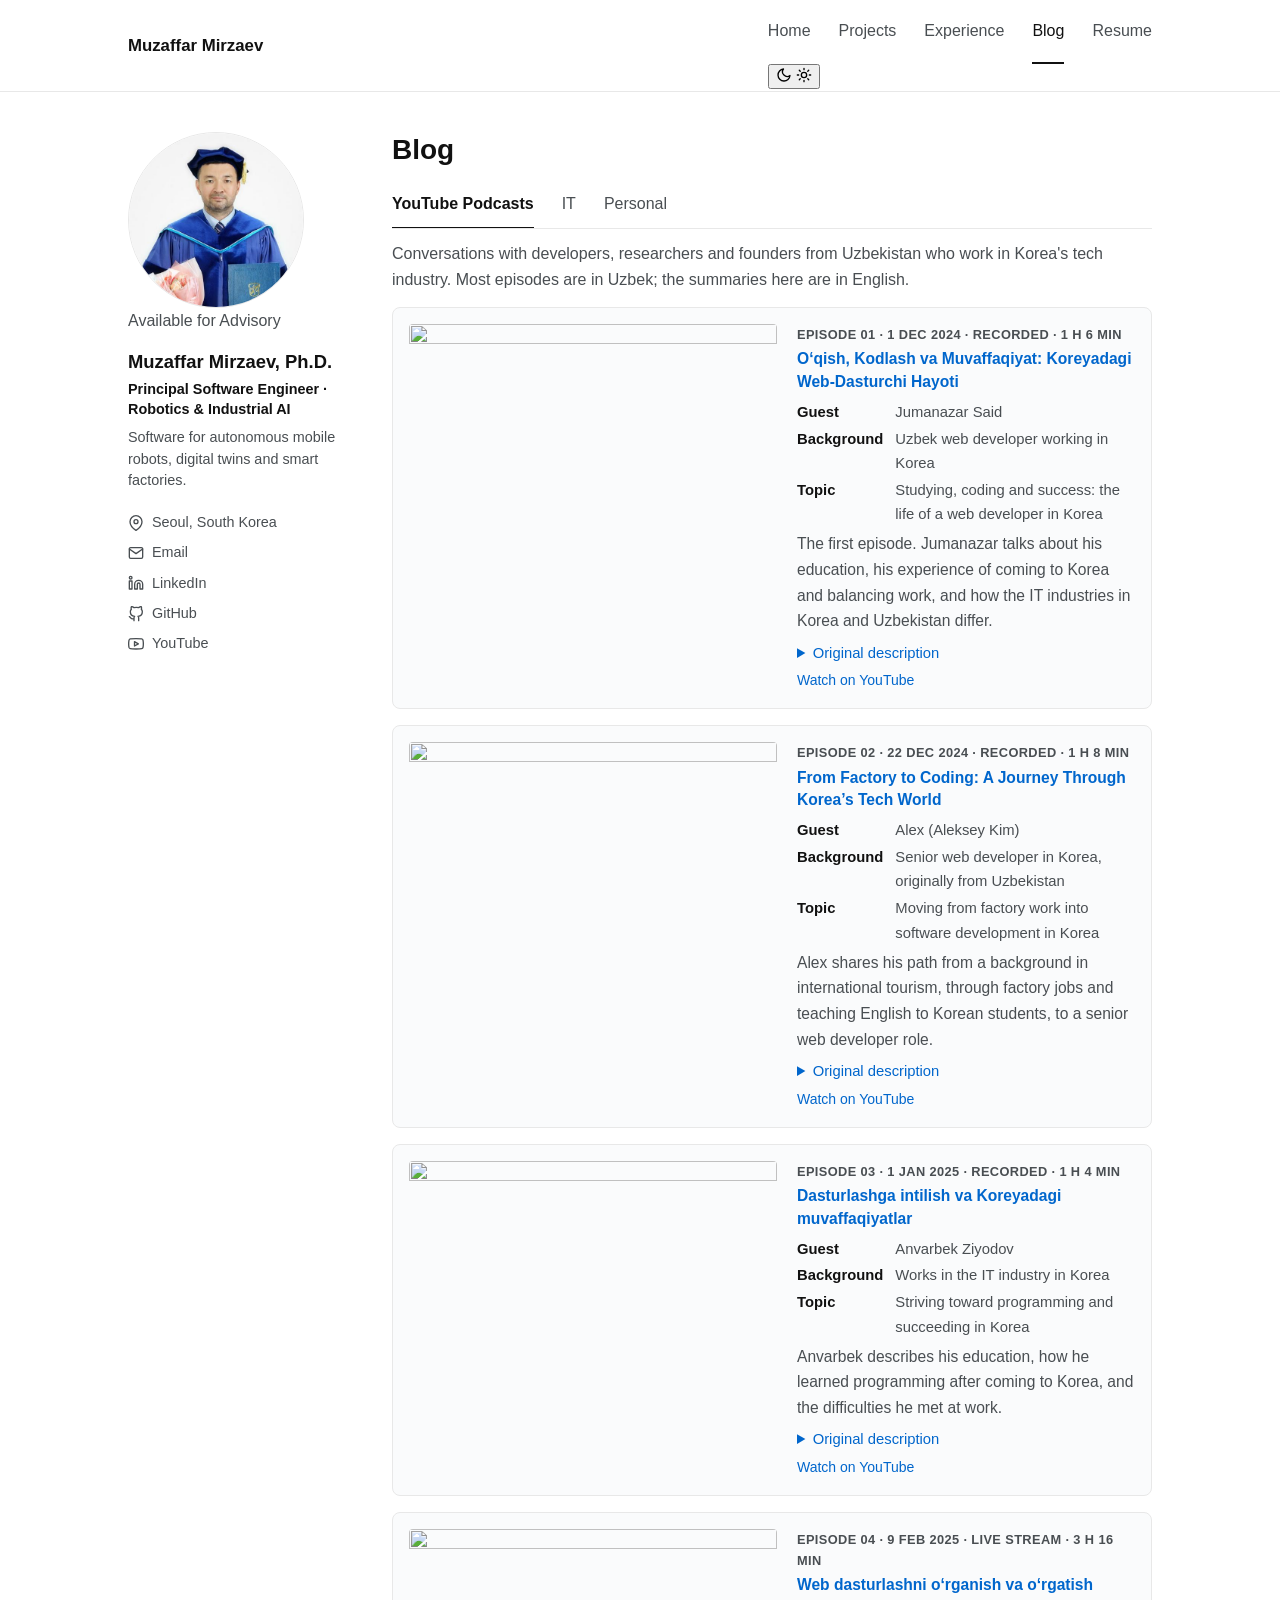
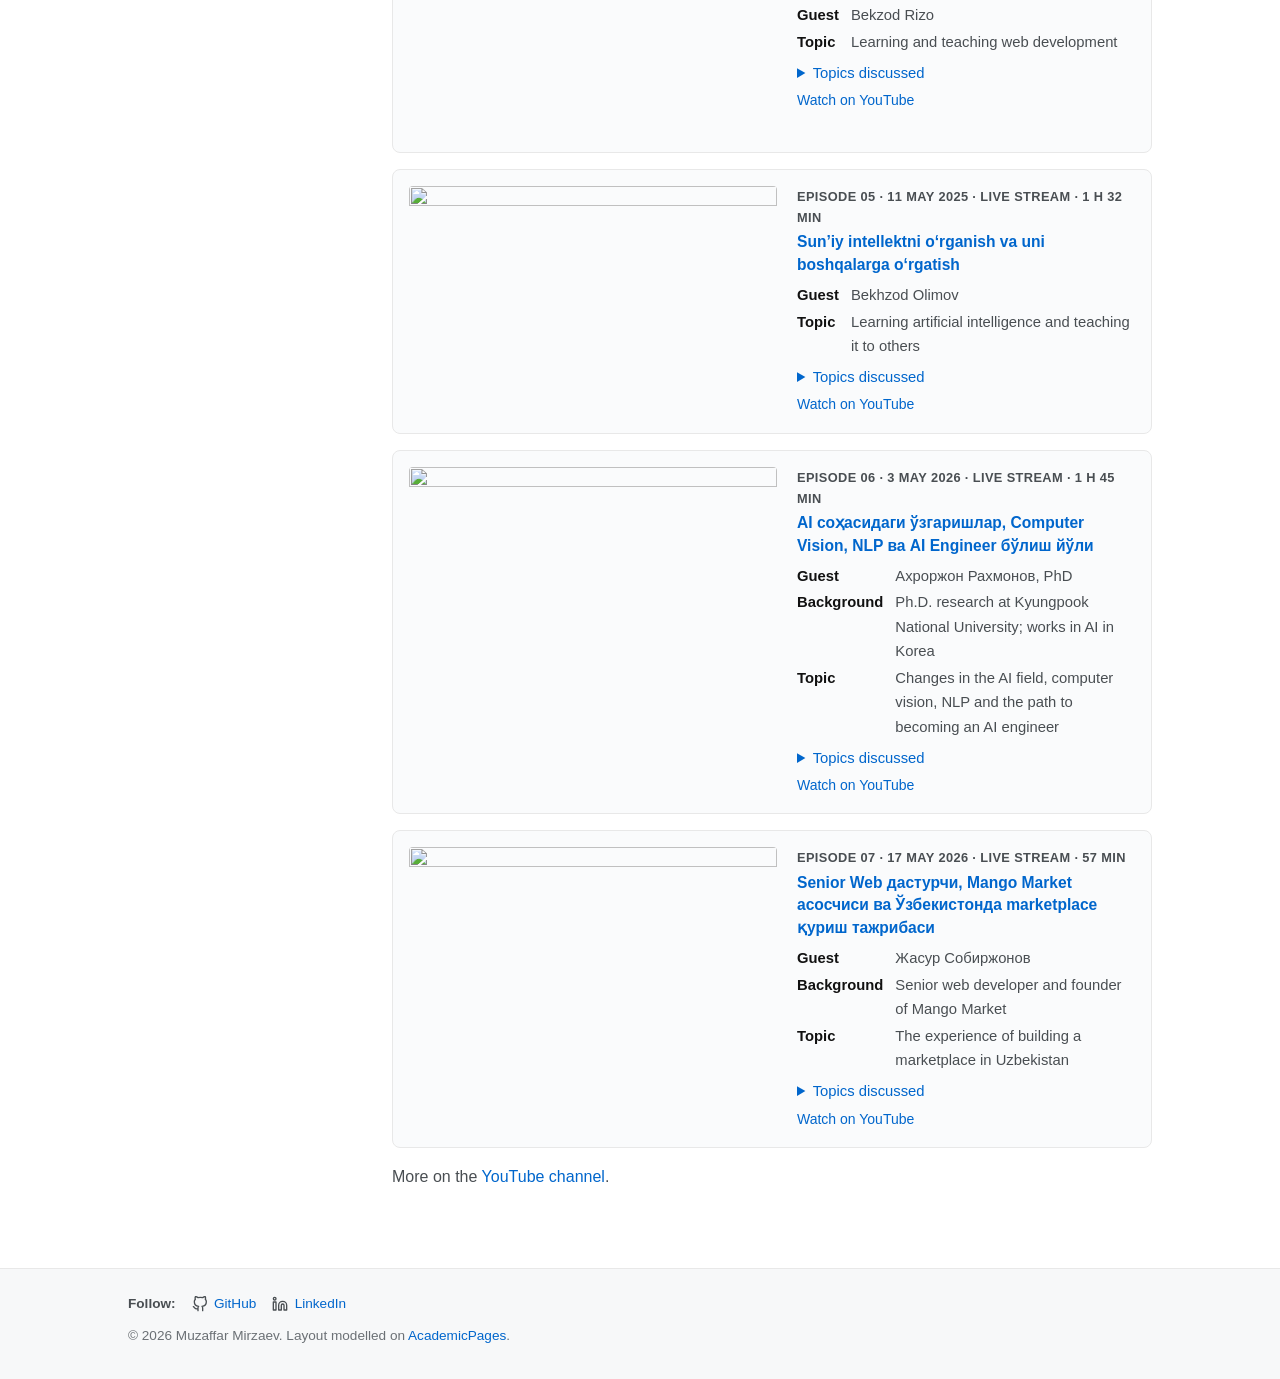
==== commit 0acb5296: "Update royal tomb post video link Co-Authored-By: Claude Opus 5.5 <noreply@anthropic.com>" ====
--- a/blog/index.html
+++ b/blog/index.html
@@ -3,7 +3,7 @@
   <head>
     <meta charset="utf-8">
     <meta name="viewport" content="width=device-width, initial-scale=1">
-    <title>Blog · Muzaffar Mirzaev</title>
+    <title>Blog · Muzaffar Mirzaev · Robotics &amp; Industrial AI</title>
     <meta name="description" content="Blog of Muzaffar Mirzaev: YouTube podcasts with developers and researchers working in Korea, engineering articles on robotics software, and personal posts.">
     <meta name="author" content="Muzaffar Mirzaev">
     <link rel="canonical" href="https://mmp17.github.io/portfolio/blog/">
@@ -15,47 +15,74 @@
     <meta property="og:image" content="https://mmp17.github.io/portfolio/images/avatar.jpg">
     <meta property="og:image:alt" content="Portrait of Muzaffar Mirzaev">
     <meta name="twitter:card" content="summary">
-    <meta name="theme-color" content="#ffffff">
+    <meta name="theme-color" content="#f8fafc">
+    <link rel="preconnect" href="https://fonts.googleapis.com">
+    <link rel="preconnect" href="https://fonts.gstatic.com" crossorigin>
+    <link rel="stylesheet" href="https://fonts.googleapis.com/css2?family=Plus+Jakarta+Sans:ital,wght@0,400;0,500;0,600;0,700;0,800;1,400&family=JetBrains+Mono:wght@400;500;600&display=swap">
     <link rel="icon" href="../images/favicon.png" type="image/png">
     <link rel="apple-touch-icon" href="../images/favicon.png">
     <link rel="stylesheet" href="../assets/css/style.css">
-    <script>document.documentElement.className = 'js';</script>
+    <script>
+      document.documentElement.className = 'js';
+      try {
+        var storedTheme = localStorage.getItem('theme');
+        var theme = storedTheme === 'light' || storedTheme === 'dark'
+          ? storedTheme
+          : (matchMedia('(prefers-color-scheme: dark)').matches ? 'dark' : 'light');
+        document.documentElement.setAttribute('data-theme', theme);
+        var themeMeta = document.querySelector('meta[name="theme-color"]');
+        if (themeMeta) {
+          themeMeta.setAttribute('content', theme === 'dark' ? '#0b0f17' : '#f8fafc');
+        }
+      } catch (e) {}
+    </script>
   </head>
   <body>
     <a class="skip-link" href="#main">Skip to content</a>
     <header class="masthead">
       <div class="masthead__inner">
         <a class="masthead__brand" href="../index.html">Muzaffar Mirzaev</a>
-        <button class="nav-toggle" type="button" aria-label="Toggle navigation menu" aria-expanded="false" aria-controls="site-nav"><span></span></button>
-        <nav class="site-nav" id="site-nav" aria-label="Main">
-          <ul>
-            <li><a href="../index.html">Home</a></li>
-            <li><a href="../projects/index.html">Projects</a></li>
-            <li><a href="../experience/index.html">Experience</a></li>
-            <li><a href="../blog/index.html" aria-current="page">Blog</a></li>
-            <li><a href="../resume/index.html">Resume</a></li>
-          </ul>
-        </nav>
+        <div class="masthead__end">
+          <nav class="site-nav" id="site-nav" aria-label="Main">
+            <ul>
+              <li><a href="../index.html">Home</a></li>
+              <li><a href="../projects/index.html">Projects</a></li>
+              <li><a href="../experience/index.html">Experience</a></li>
+              <li><a href="../blog/index.html" aria-current="page">Blog</a></li>
+              <li><a href="../resume/index.html">Resume</a></li>
+            </ul>
+          </nav>
+          <button class="theme-toggle" type="button" aria-label="Switch to dark theme" aria-pressed="false">
+            <svg class="icon icon--moon" viewBox="0 0 24 24" aria-hidden="true"><path d="M21 12.79A9 9 0 1 1 11.21 3 7 7 0 0 0 21 12.79z"/></svg>
+            <svg class="icon icon--sun" viewBox="0 0 24 24" aria-hidden="true"><circle cx="12" cy="12" r="4"/><path d="M12 2v2M12 20v2M4.93 4.93l1.41 1.41M17.66 17.66l1.41 1.41M2 12h2M20 12h2M4.93 19.07l1.41-1.41M17.66 6.34l1.41-1.41"/></svg>
+          </button>
+          <button class="nav-toggle" type="button" aria-label="Toggle navigation menu" aria-expanded="false" aria-controls="site-nav"><span></span></button>
+        </div>
       </div>
     </header>
 
     <div class="main">
       <aside class="sidebar" aria-label="About the author">
-        <img class="author__avatar" src="../images/avatar.jpg" alt="Muzaffar Mirzaev" width="460" height="460">
-        <div class="author__content">
-          <p class="author__name">Muzaffar Mirzaev, Ph.D.</p>
-          <p class="author__title">Principal Software Engineer · Robotics &amp; Industrial AI</p>
-          <p class="author__bio">Software for autonomous mobile robots, digital twins and smart factories.</p>
-        </div>
-        <div class="author__links">
-          <button class="author__follow" type="button" aria-expanded="false" aria-controls="author-urls">Follow</button>
-          <ul class="author__urls" id="author-urls">
-            <li><svg class="icon" viewBox="0 0 24 24" aria-hidden="true"><path d="M21 10c0 7-9 13-9 13S3 17 3 10a9 9 0 0 1 18 0z"/><circle cx="12" cy="10" r="3"/></svg> Seoul, South Korea</li>
-            <li><svg class="icon" viewBox="0 0 24 24" aria-hidden="true"><path d="M4 4h16c1.1 0 2 .9 2 2v12c0 1.1-.9 2-2 2H4c-1.1 0-2-.9-2-2V6c0-1.1.9-2 2-2z"/><polyline points="22,6 12,13 2,6"/></svg> <span class="js-email" data-user="mirzaevmuzaffar" data-domain="gmail.com">Email</span></li>
-            <li><svg class="icon" viewBox="0 0 24 24" aria-hidden="true"><path d="M16 8a6 6 0 0 1 6 6v7h-4v-7a2 2 0 0 0-2-2 2 2 0 0 0-2 2v7h-4v-7a6 6 0 0 1 6-6z"/><rect x="2" y="9" width="4" height="12"/><circle cx="4" cy="4" r="2"/></svg> <a href="https://www.linkedin.com/in/mirzaevmuzaffar/">LinkedIn</a></li>
-            <li><svg class="icon" viewBox="0 0 24 24" aria-hidden="true"><path d="M9 19c-5 1.5-5-2.5-7-3m14 6v-3.87a3.37 3.37 0 0 0-.94-2.61c3.14-.35 6.44-1.54 6.44-7A5.44 5.44 0 0 0 20 4.77 5.07 5.07 0 0 0 19.91 1S18.73.65 16 2.48a13.38 13.38 0 0 0-7 0C6.27.65 5.09 1 5.09 1A5.07 5.07 0 0 0 5 4.77a5.44 5.44 0 0 0-1.5 3.78c0 5.42 3.3 6.61 6.44 7A3.37 3.37 0 0 0 9 18.13V22"/></svg> <a href="https://github.com/mmp17">GitHub</a></li>
-            <li><svg class="icon" viewBox="0 0 24 24" aria-hidden="true"><path d="M22.54 6.42a2.78 2.78 0 0 0-1.94-2C18.88 4 12 4 12 4s-6.88 0-8.6.46a2.78 2.78 0 0 0-1.94 2A29 29 0 0 0 1 11.75a29 29 0 0 0 .46 5.33A2.78 2.78 0 0 0 3.4 19c1.72.46 8.6.46 8.6.46s6.88 0 8.6-.46a2.78 2.78 0 0 0 1.94-2 29 29 0 0 0 .46-5.25 29 29 0 0 0-.46-5.33z"/><polygon points="9.75 15.02 15.5 11.75 9.75 8.48 9.75 15.02"/></svg> <a href="https://www.youtube.com/@mirzaev_muzaffar">YouTube</a></li>
-          </ul>
+        <div class="sidebar__card">
+          <div class="author__avatar-wrap">
+            <img class="author__avatar" src="../images/avatar.jpg" alt="Muzaffar Mirzaev" width="460" height="460">
+          </div>
+          <div class="author__content">
+            <div class="status-pill"><span class="status-dot"></span> Available for Advisory</div>
+            <p class="author__name">Muzaffar Mirzaev, Ph.D.</p>
+            <p class="author__title">Principal Software Engineer · Robotics &amp; Industrial AI</p>
+            <p class="author__bio">Software for autonomous mobile robots, digital twins and smart factories.</p>
+          </div>
+          <div class="author__links">
+            <button class="author__follow" type="button" aria-expanded="false" aria-controls="author-urls">Follow</button>
+            <ul class="author__urls" id="author-urls">
+              <li><svg class="icon" viewBox="0 0 24 24" aria-hidden="true"><path d="M21 10c0 7-9 13-9 13S3 17 3 10a9 9 0 0 1 18 0z"/><circle cx="12" cy="10" r="3"/></svg> Seoul, South Korea</li>
+              <li><svg class="icon" viewBox="0 0 24 24" aria-hidden="true"><path d="M4 4h16c1.1 0 2 .9 2 2v12c0 1.1-.9 2-2 2H4c-1.1 0-2-.9-2-2V6c0-1.1.9-2 2-2z"/><polyline points="22,6 12,13 2,6"/></svg> <span class="js-email" data-user="mirzaevmuzaffar" data-domain="gmail.com">Email</span></li>
+              <li><svg class="icon" viewBox="0 0 24 24" aria-hidden="true"><path d="M16 8a6 6 0 0 1 6 6v7h-4v-7a2 2 0 0 0-2-2 2 2 0 0 0-2 2v7h-4v-7a6 6 0 0 1 6-6z"/><rect x="2" y="9" width="4" height="12"/><circle cx="4" cy="4" r="2"/></svg> <a href="https://www.linkedin.com/in/mirzaevmuzaffar/" target="_blank" rel="noopener noreferrer">LinkedIn</a></li>
+              <li><svg class="icon" viewBox="0 0 24 24" aria-hidden="true"><path d="M9 19c-5 1.5-5-2.5-7-3m14 6v-3.87a3.37 3.37 0 0 0-.94-2.61c3.14-.35 6.44-1.54 6.44-7A5.44 5.44 0 0 0 20 4.77 5.07 5.07 0 0 0 19.91 1S18.73.65 16 2.48a13.38 13.38 0 0 0-7 0C6.27.65 5.09 1 5.09 1A5.07 5.07 0 0 0 5 4.77a5.44 5.44 0 0 0-1.5 3.78c0 5.42 3.3 6.61 6.44 7A3.37 3.37 0 0 0 9 18.13V22"/></svg> <a href="https://github.com/mmp17" target="_blank" rel="noopener noreferrer">GitHub</a></li>
+              <li><svg class="icon" viewBox="0 0 24 24" aria-hidden="true"><path d="M22.54 6.42a2.78 2.78 0 0 0-1.94-2C18.88 4 12 4 12 4s-6.88 0-8.6.46a2.78 2.78 0 0 0-1.94 2A29 29 0 0 0 1 11.75a29 29 0 0 0 .46 5.33A2.78 2.78 0 0 0 3.4 19c1.72.46 8.6.46 8.6.46s6.88 0 8.6-.46a2.78 2.78 0 0 0 1.94-2 29 29 0 0 0 .46-5.25 29 29 0 0 0-.46-5.33z"/><polygon points="9.75 15.02 15.5 11.75 9.75 8.48 9.75 15.02"/></svg> <a href="https://www.youtube.com/@mirzaev_muzaffar" target="_blank" rel="noopener noreferrer">YouTube</a></li>
+            </ul>
+          </div>
         </div>
       </aside>
 
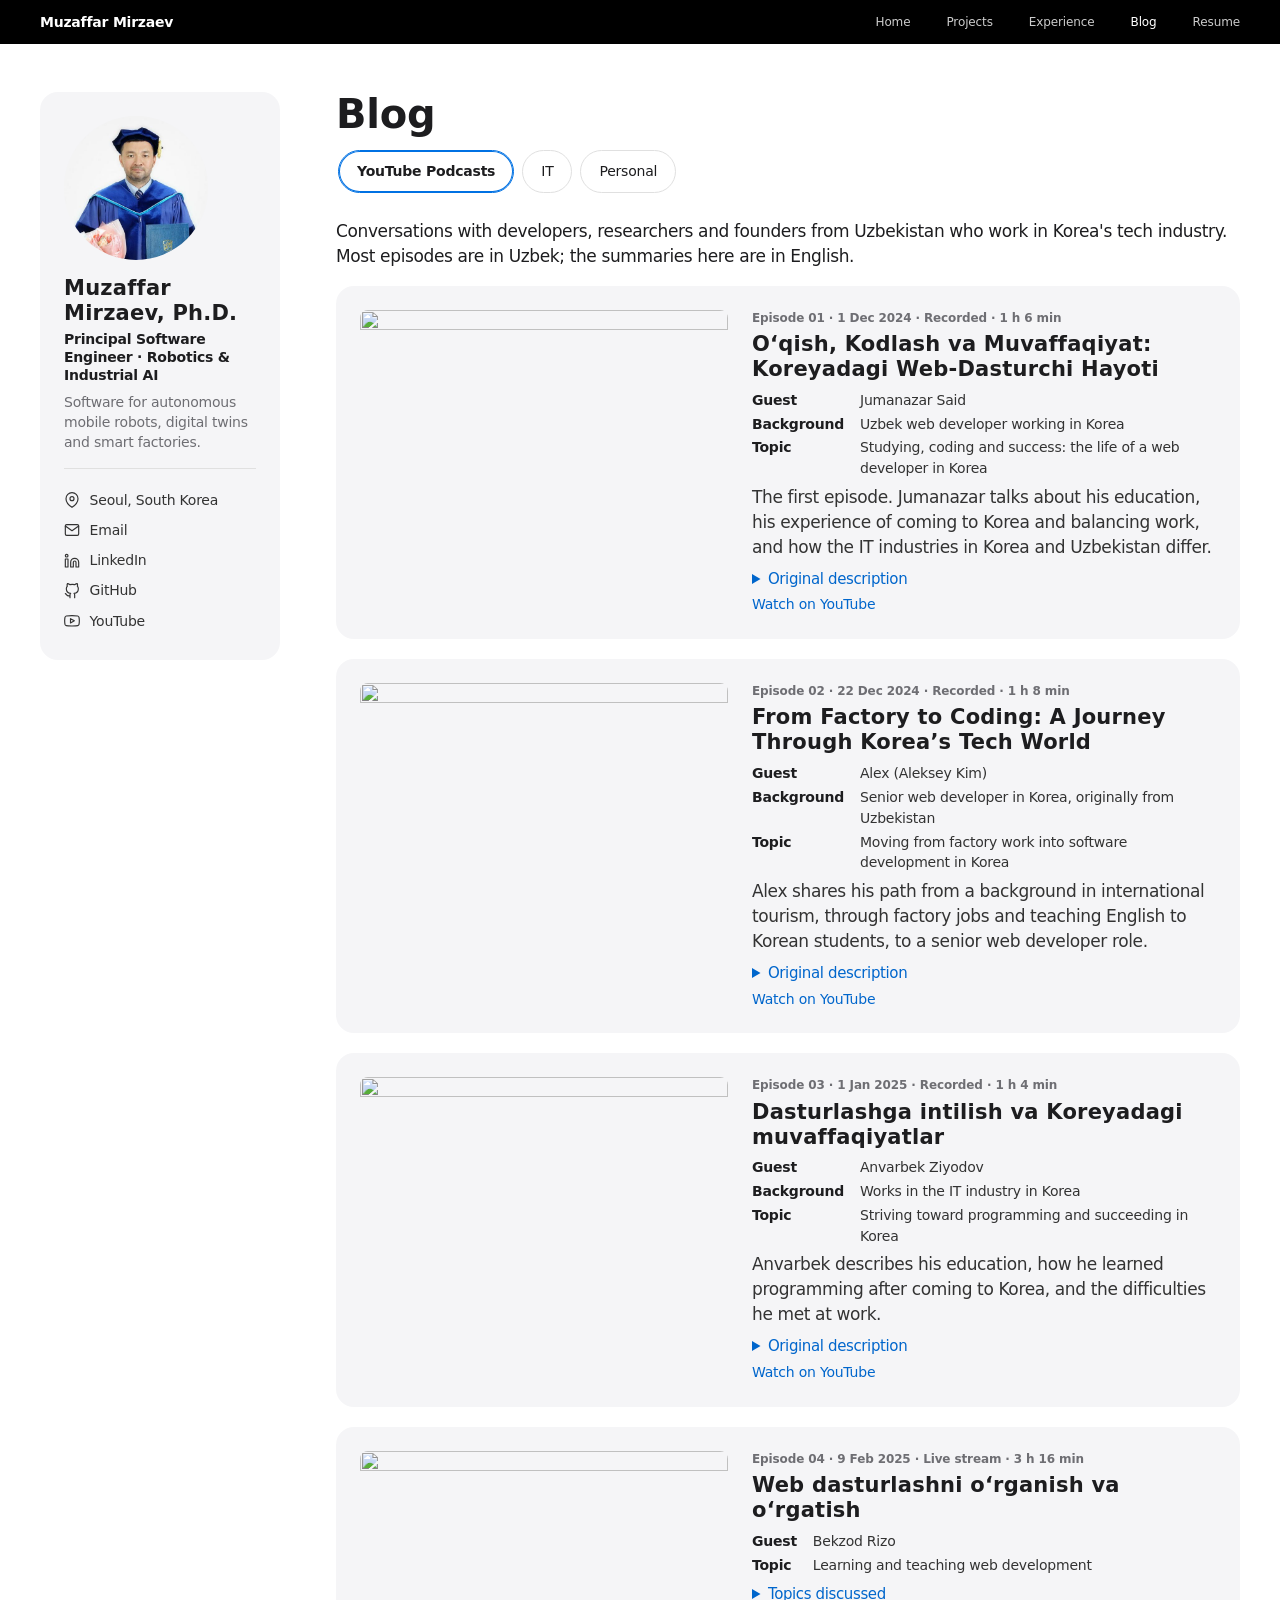
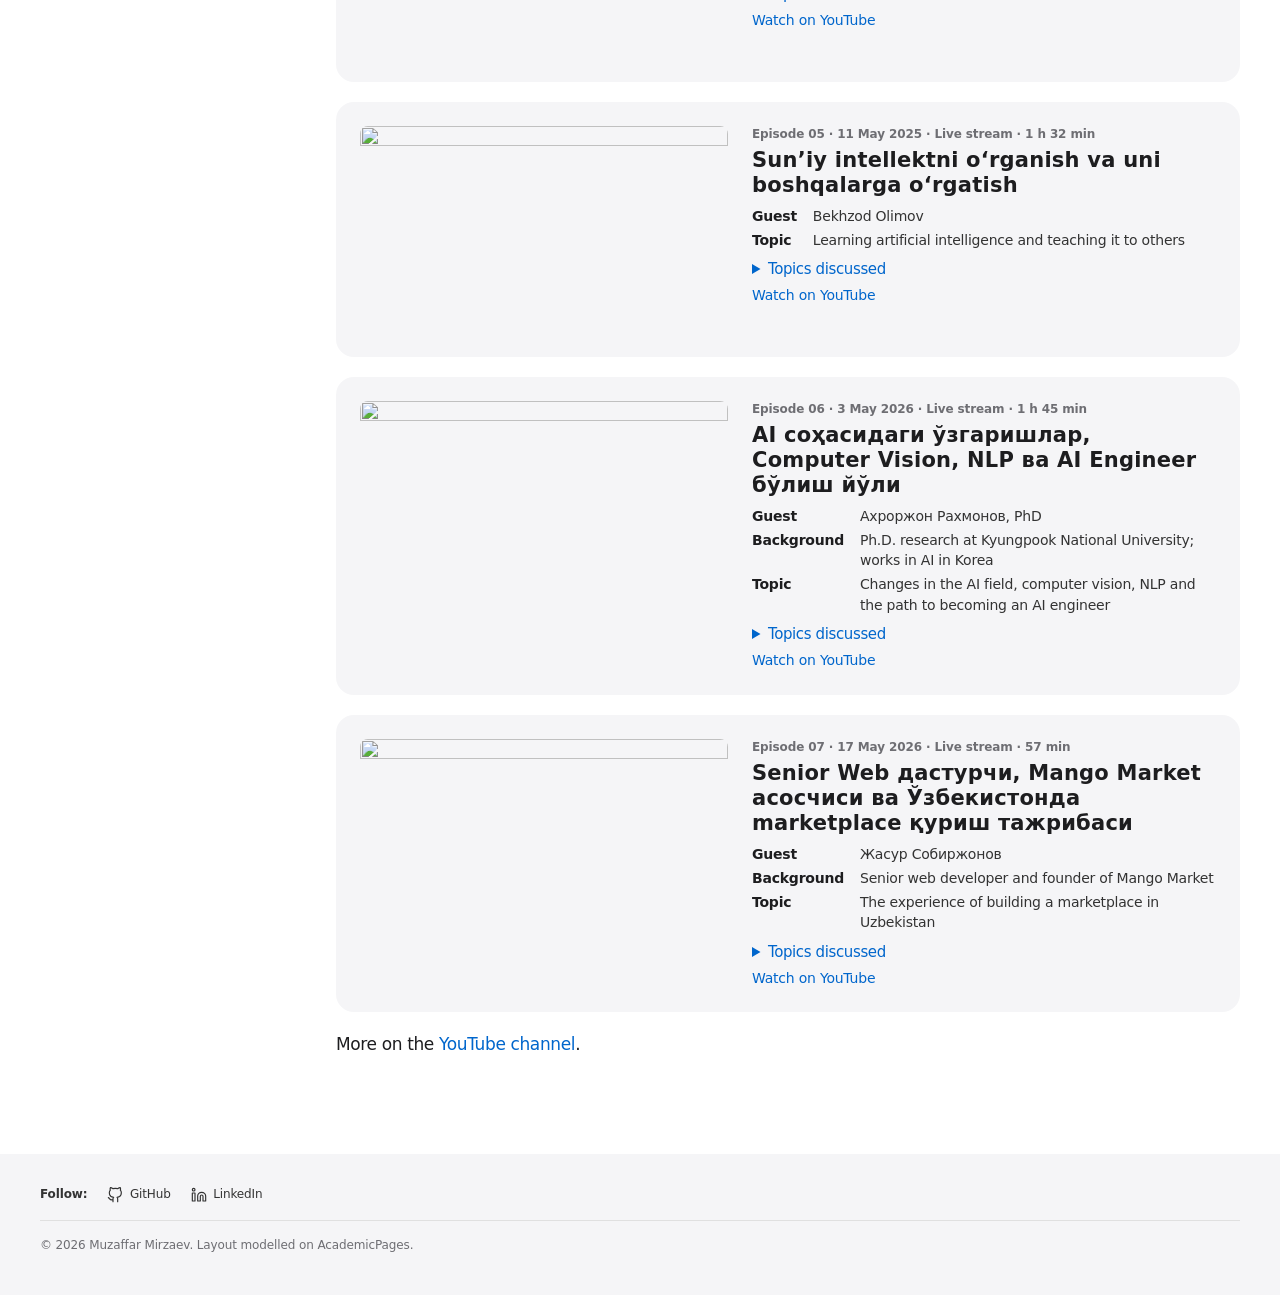
==== commit a8dcd69f: "Restyle site with Apple design system from awesome-design-md Add the Apple DESIGN.md as the project'" ====
--- a/blog/index.html
+++ b/blog/index.html
@@ -3,7 +3,7 @@
   <head>
     <meta charset="utf-8">
     <meta name="viewport" content="width=device-width, initial-scale=1">
-    <title>Blog · Muzaffar Mirzaev · Robotics &amp; Industrial AI</title>
+    <title>Blog · Muzaffar Mirzaev</title>
     <meta name="description" content="Blog of Muzaffar Mirzaev: YouTube podcasts with developers and researchers working in Korea, engineering articles on robotics software, and personal posts.">
     <meta name="author" content="Muzaffar Mirzaev">
     <link rel="canonical" href="https://mmp17.github.io/portfolio/blog/">
@@ -15,74 +15,47 @@
     <meta property="og:image" content="https://mmp17.github.io/portfolio/images/avatar.jpg">
     <meta property="og:image:alt" content="Portrait of Muzaffar Mirzaev">
     <meta name="twitter:card" content="summary">
-    <meta name="theme-color" content="#f8fafc">
-    <link rel="preconnect" href="https://fonts.googleapis.com">
-    <link rel="preconnect" href="https://fonts.gstatic.com" crossorigin>
-    <link rel="stylesheet" href="https://fonts.googleapis.com/css2?family=Plus+Jakarta+Sans:ital,wght@0,400;0,500;0,600;0,700;0,800;1,400&family=JetBrains+Mono:wght@400;500;600&display=swap">
+    <meta name="theme-color" content="#000000">
     <link rel="icon" href="../images/favicon.png" type="image/png">
     <link rel="apple-touch-icon" href="../images/favicon.png">
     <link rel="stylesheet" href="../assets/css/style.css">
-    <script>
-      document.documentElement.className = 'js';
-      try {
-        var storedTheme = localStorage.getItem('theme');
-        var theme = storedTheme === 'light' || storedTheme === 'dark'
-          ? storedTheme
-          : (matchMedia('(prefers-color-scheme: dark)').matches ? 'dark' : 'light');
-        document.documentElement.setAttribute('data-theme', theme);
-        var themeMeta = document.querySelector('meta[name="theme-color"]');
-        if (themeMeta) {
-          themeMeta.setAttribute('content', theme === 'dark' ? '#0b0f17' : '#f8fafc');
-        }
-      } catch (e) {}
-    </script>
+    <script>document.documentElement.className = 'js';</script>
   </head>
   <body>
     <a class="skip-link" href="#main">Skip to content</a>
     <header class="masthead">
       <div class="masthead__inner">
         <a class="masthead__brand" href="../index.html">Muzaffar Mirzaev</a>
-        <div class="masthead__end">
-          <nav class="site-nav" id="site-nav" aria-label="Main">
-            <ul>
-              <li><a href="../index.html">Home</a></li>
-              <li><a href="../projects/index.html">Projects</a></li>
-              <li><a href="../experience/index.html">Experience</a></li>
-              <li><a href="../blog/index.html" aria-current="page">Blog</a></li>
-              <li><a href="../resume/index.html">Resume</a></li>
-            </ul>
-          </nav>
-          <button class="theme-toggle" type="button" aria-label="Switch to dark theme" aria-pressed="false">
-            <svg class="icon icon--moon" viewBox="0 0 24 24" aria-hidden="true"><path d="M21 12.79A9 9 0 1 1 11.21 3 7 7 0 0 0 21 12.79z"/></svg>
-            <svg class="icon icon--sun" viewBox="0 0 24 24" aria-hidden="true"><circle cx="12" cy="12" r="4"/><path d="M12 2v2M12 20v2M4.93 4.93l1.41 1.41M17.66 17.66l1.41 1.41M2 12h2M20 12h2M4.93 19.07l1.41-1.41M17.66 6.34l1.41-1.41"/></svg>
-          </button>
-          <button class="nav-toggle" type="button" aria-label="Toggle navigation menu" aria-expanded="false" aria-controls="site-nav"><span></span></button>
-        </div>
+        <button class="nav-toggle" type="button" aria-label="Toggle navigation menu" aria-expanded="false" aria-controls="site-nav"><span></span></button>
+        <nav class="site-nav" id="site-nav" aria-label="Main">
+          <ul>
+            <li><a href="../index.html">Home</a></li>
+            <li><a href="../projects/index.html">Projects</a></li>
+            <li><a href="../experience/index.html">Experience</a></li>
+            <li><a href="../blog/index.html" aria-current="page">Blog</a></li>
+            <li><a href="../resume/index.html">Resume</a></li>
+          </ul>
+        </nav>
       </div>
     </header>
 
     <div class="main">
       <aside class="sidebar" aria-label="About the author">
-        <div class="sidebar__card">
-          <div class="author__avatar-wrap">
-            <img class="author__avatar" src="../images/avatar.jpg" alt="Muzaffar Mirzaev" width="460" height="460">
-          </div>
-          <div class="author__content">
-            <div class="status-pill"><span class="status-dot"></span> Available for Advisory</div>
-            <p class="author__name">Muzaffar Mirzaev, Ph.D.</p>
-            <p class="author__title">Principal Software Engineer · Robotics &amp; Industrial AI</p>
-            <p class="author__bio">Software for autonomous mobile robots, digital twins and smart factories.</p>
-          </div>
-          <div class="author__links">
-            <button class="author__follow" type="button" aria-expanded="false" aria-controls="author-urls">Follow</button>
-            <ul class="author__urls" id="author-urls">
-              <li><svg class="icon" viewBox="0 0 24 24" aria-hidden="true"><path d="M21 10c0 7-9 13-9 13S3 17 3 10a9 9 0 0 1 18 0z"/><circle cx="12" cy="10" r="3"/></svg> Seoul, South Korea</li>
-              <li><svg class="icon" viewBox="0 0 24 24" aria-hidden="true"><path d="M4 4h16c1.1 0 2 .9 2 2v12c0 1.1-.9 2-2 2H4c-1.1 0-2-.9-2-2V6c0-1.1.9-2 2-2z"/><polyline points="22,6 12,13 2,6"/></svg> <span class="js-email" data-user="mirzaevmuzaffar" data-domain="gmail.com">Email</span></li>
-              <li><svg class="icon" viewBox="0 0 24 24" aria-hidden="true"><path d="M16 8a6 6 0 0 1 6 6v7h-4v-7a2 2 0 0 0-2-2 2 2 0 0 0-2 2v7h-4v-7a6 6 0 0 1 6-6z"/><rect x="2" y="9" width="4" height="12"/><circle cx="4" cy="4" r="2"/></svg> <a href="https://www.linkedin.com/in/mirzaevmuzaffar/" target="_blank" rel="noopener noreferrer">LinkedIn</a></li>
-              <li><svg class="icon" viewBox="0 0 24 24" aria-hidden="true"><path d="M9 19c-5 1.5-5-2.5-7-3m14 6v-3.87a3.37 3.37 0 0 0-.94-2.61c3.14-.35 6.44-1.54 6.44-7A5.44 5.44 0 0 0 20 4.77 5.07 5.07 0 0 0 19.91 1S18.73.65 16 2.48a13.38 13.38 0 0 0-7 0C6.27.65 5.09 1 5.09 1A5.07 5.07 0 0 0 5 4.77a5.44 5.44 0 0 0-1.5 3.78c0 5.42 3.3 6.61 6.44 7A3.37 3.37 0 0 0 9 18.13V22"/></svg> <a href="https://github.com/mmp17" target="_blank" rel="noopener noreferrer">GitHub</a></li>
-              <li><svg class="icon" viewBox="0 0 24 24" aria-hidden="true"><path d="M22.54 6.42a2.78 2.78 0 0 0-1.94-2C18.88 4 12 4 12 4s-6.88 0-8.6.46a2.78 2.78 0 0 0-1.94 2A29 29 0 0 0 1 11.75a29 29 0 0 0 .46 5.33A2.78 2.78 0 0 0 3.4 19c1.72.46 8.6.46 8.6.46s6.88 0 8.6-.46a2.78 2.78 0 0 0 1.94-2 29 29 0 0 0 .46-5.25 29 29 0 0 0-.46-5.33z"/><polygon points="9.75 15.02 15.5 11.75 9.75 8.48 9.75 15.02"/></svg> <a href="https://www.youtube.com/@mirzaev_muzaffar" target="_blank" rel="noopener noreferrer">YouTube</a></li>
-            </ul>
-          </div>
+        <img class="author__avatar" src="../images/avatar.jpg" alt="Muzaffar Mirzaev" width="460" height="460">
+        <div class="author__content">
+          <p class="author__name">Muzaffar Mirzaev, Ph.D.</p>
+          <p class="author__title">Principal Software Engineer · Robotics &amp; Industrial AI</p>
+          <p class="author__bio">Software for autonomous mobile robots, digital twins and smart factories.</p>
+        </div>
+        <div class="author__links">
+          <button class="author__follow" type="button" aria-expanded="false" aria-controls="author-urls">Follow</button>
+          <ul class="author__urls" id="author-urls">
+            <li><svg class="icon" viewBox="0 0 24 24" aria-hidden="true"><path d="M21 10c0 7-9 13-9 13S3 17 3 10a9 9 0 0 1 18 0z"/><circle cx="12" cy="10" r="3"/></svg> Seoul, South Korea</li>
+            <li><svg class="icon" viewBox="0 0 24 24" aria-hidden="true"><path d="M4 4h16c1.1 0 2 .9 2 2v12c0 1.1-.9 2-2 2H4c-1.1 0-2-.9-2-2V6c0-1.1.9-2 2-2z"/><polyline points="22,6 12,13 2,6"/></svg> <span class="js-email" data-user="mirzaevmuzaffar" data-domain="gmail.com">Email</span></li>
+            <li><svg class="icon" viewBox="0 0 24 24" aria-hidden="true"><path d="M16 8a6 6 0 0 1 6 6v7h-4v-7a2 2 0 0 0-2-2 2 2 0 0 0-2 2v7h-4v-7a6 6 0 0 1 6-6z"/><rect x="2" y="9" width="4" height="12"/><circle cx="4" cy="4" r="2"/></svg> <a href="https://www.linkedin.com/in/mirzaevmuzaffar/">LinkedIn</a></li>
+            <li><svg class="icon" viewBox="0 0 24 24" aria-hidden="true"><path d="M9 19c-5 1.5-5-2.5-7-3m14 6v-3.87a3.37 3.37 0 0 0-.94-2.61c3.14-.35 6.44-1.54 6.44-7A5.44 5.44 0 0 0 20 4.77 5.07 5.07 0 0 0 19.91 1S18.73.65 16 2.48a13.38 13.38 0 0 0-7 0C6.27.65 5.09 1 5.09 1A5.07 5.07 0 0 0 5 4.77a5.44 5.44 0 0 0-1.5 3.78c0 5.42 3.3 6.61 6.44 7A3.37 3.37 0 0 0 9 18.13V22"/></svg> <a href="https://github.com/mmp17">GitHub</a></li>
+            <li><svg class="icon" viewBox="0 0 24 24" aria-hidden="true"><path d="M22.54 6.42a2.78 2.78 0 0 0-1.94-2C18.88 4 12 4 12 4s-6.88 0-8.6.46a2.78 2.78 0 0 0-1.94 2A29 29 0 0 0 1 11.75a29 29 0 0 0 .46 5.33A2.78 2.78 0 0 0 3.4 19c1.72.46 8.6.46 8.6.46s6.88 0 8.6-.46a2.78 2.78 0 0 0 1.94-2 29 29 0 0 0 .46-5.25 29 29 0 0 0-.46-5.33z"/><polygon points="9.75 15.02 15.5 11.75 9.75 8.48 9.75 15.02"/></svg> <a href="https://www.youtube.com/@mirzaev_muzaffar">YouTube</a></li>
+          </ul>
         </div>
       </aside>
 
--- a/assets/css/style.css
+++ b/assets/css/style.css
@@ -1,15 +1,39 @@
-/* Muzaffar Mirzaev — portfolio. Layout modelled on the AcademicPages theme. */
+/* Muzaffar Mirzaev — portfolio. Visual system follows the Apple design analysis in DESIGN.md. */
 
 :root {
-  --text: #494e52;
-  --heading: #111;
-  --accent: #0066cc;
-  --rule: #e8e8e8;
-  --rule-soft: #f0f0f0;
-  --bg: #fff;
-  --card: #fafbfc;
-  --gutter: 10%;
-  --sidebar: 14rem;
+  /* Colour */
+  --primary: #0066cc;
+  --primary-focus: #0071e3;
+  --primary-on-dark: #2997ff;
+  --ink: #1d1d1f;
+  --ink-muted-80: #333;
+  --ink-muted: #6e6e73;
+  --hairline: #e0e0e0;
+  --divider-soft: #f0f0f0;
+  --canvas: #fff;
+  --parchment: #f5f5f7;
+  --pearl: #fafafc;
+  --black: #000;
+  --chip: rgba(210, 210, 215, 0.64);
+
+  /* Type */
+  --font-display: "SF Pro Display", system-ui, -apple-system, BlinkMacSystemFont, "Helvetica Neue",
+    Arial, sans-serif;
+  --font-text: "SF Pro Text", system-ui, -apple-system, BlinkMacSystemFont, "Helvetica Neue", Arial,
+    sans-serif;
+  --tracking-body: -0.022em;
+  --tracking-caption: -0.016em;
+
+  /* Shape */
+  --radius-sm: 8px;
+  --radius-md: 11px;
+  --radius-lg: 18px;
+  --radius-pill: 9999px;
+
+  /* Layout */
+  --gutter: max(1.5rem, calc((100% - 1200px) / 2));
+  --sidebar: 15rem;
+  --nav-height: 44px;
 }
 
 *,
@@ -25,15 +49,18 @@
 
 body {
   margin: 0;
-  background: var(--bg);
-  color: var(--text);
-  font-family: -apple-system, BlinkMacSystemFont, "Segoe UI", Roboto, "Helvetica Neue", Arial,
-    "Noto Sans", sans-serif;
-  line-height: 1.65;
+  background: var(--canvas);
+  color: var(--ink);
+  font-family: var(--font-text);
+  font-size: 17px;
+  line-height: 1.47;
+  letter-spacing: var(--tracking-body);
+  -webkit-font-smoothing: antialiased;
+  -moz-osx-font-smoothing: grayscale;
 }
 
 a {
-  color: var(--accent);
+  color: var(--primary);
   text-decoration: none;
 }
 
@@ -42,22 +69,28 @@
 }
 
 a:focus-visible,
-button:focus-visible {
-  outline: 2px solid var(--accent);
+button:focus-visible,
+summary:focus-visible {
+  outline: 2px solid var(--primary-focus);
   outline-offset: 2px;
 }
 
 h1,
 h2,
 h3 {
-  color: var(--heading);
-  line-height: 1.25;
+  color: var(--ink);
+  font-family: var(--font-display);
+  font-weight: 600;
+}
+
+strong {
+  font-weight: 600;
 }
 
 hr {
-  margin: 1.75em 0;
+  margin: 2rem 0;
   border: 0;
-  border-top: 1px solid var(--rule);
+  border-top: 1px solid var(--hairline);
 }
 
 .skip-link {
@@ -66,7 +99,7 @@
   left: -999rem;
   z-index: 40;
   padding: 0.6rem 1rem;
-  background: var(--heading);
+  background: var(--ink);
   color: #fff;
 }
 
@@ -74,13 +107,12 @@
   left: 0;
 }
 
-/* Masthead */
+/* Global nav: thin, black, quiet. */
 .masthead {
   position: sticky;
   top: 0;
   z-index: 30;
-  background: var(--bg);
-  border-bottom: 1px solid var(--rule);
+  background: var(--black);
 }
 
 .masthead__inner {
@@ -88,20 +120,26 @@
   display: flex;
   align-items: center;
   justify-content: space-between;
+  min-height: var(--nav-height);
   padding: 0 var(--gutter);
-  min-height: 3.75rem;
 }
 
 .masthead__brand {
-  color: var(--heading);
-  font-weight: 700;
-  font-size: 1.05rem;
+  color: #fff;
+  font-size: 14px;
+  font-weight: 600;
+  letter-spacing: var(--tracking-caption);
   white-space: nowrap;
+}
+
+.masthead__brand:hover {
+  text-decoration: none;
+  opacity: 0.8;
 }
 
 .site-nav ul {
   display: flex;
-  gap: 1.75rem;
+  gap: 2.25rem;
   margin: 0;
   padding: 0;
   list-style: none;
@@ -109,26 +147,27 @@
 
 .site-nav a {
   display: block;
-  padding: 1.1rem 0;
-  color: var(--text);
-  border-bottom: 2px solid transparent;
+  padding: 0.95rem 0;
+  color: rgba(255, 255, 255, 0.8);
+  font-size: 12px;
+  line-height: 1;
+  letter-spacing: -0.01em;
 }
 
 .site-nav a:hover,
 .site-nav a[aria-current="page"] {
-  color: var(--heading);
+  color: #fff;
   text-decoration: none;
-  border-bottom-color: var(--heading);
 }
 
 .nav-toggle {
   display: none;
   width: 2.75rem;
   height: 2.75rem;
+  margin-right: -0.75rem;
   padding: 0;
   border: 0;
-  border-radius: 4px;
-  background: var(--heading);
+  background: none;
   cursor: pointer;
 }
 
@@ -136,8 +175,8 @@
 .nav-toggle span::before,
 .nav-toggle span::after {
   display: block;
-  width: 1.25rem;
-  height: 2px;
+  width: 1.05rem;
+  height: 1px;
   margin: 0 auto;
   background: #fff;
   content: "";
@@ -154,59 +193,65 @@
 }
 
 .nav-toggle span::before {
-  top: -6px;
+  top: -5px;
 }
 
 .nav-toggle span::after {
-  top: 6px;
+  top: 5px;
 }
 
 /* Page frame: sidebar + content */
 .main {
   display: grid;
   grid-template-columns: var(--sidebar) minmax(0, 1fr);
-  gap: 2.5rem;
+  gap: 3.5rem;
   align-items: start;
-  padding: 2.5rem var(--gutter) 3rem;
+  padding: 3rem var(--gutter) 5rem;
 }
 
 .sidebar {
   position: sticky;
-  top: 5.5rem;
+  top: calc(var(--nav-height) + 1.5rem);
+  padding: 1.5rem;
+  border-radius: var(--radius-lg);
+  background: var(--parchment);
 }
 
 .author__avatar {
   display: block;
   width: 100%;
-  max-width: 11rem;
+  max-width: 9rem;
   height: auto;
   aspect-ratio: 1 / 1;
   border-radius: 50%;
-  border: 1px solid var(--rule);
   object-fit: cover;
   object-position: center top;
 }
 
 .author__name {
-  margin: 1rem 0 0.35rem;
-  color: var(--heading);
-  font-size: 1.15rem;
-  font-weight: 700;
-  line-height: 1.25;
+  margin: 1rem 0 0.25rem;
+  font-family: var(--font-display);
+  font-size: 21px;
+  font-weight: 600;
+  line-height: 1.19;
+  letter-spacing: 0.011em;
 }
 
 .author__title {
   margin: 0 0 0.5rem;
-  color: var(--heading);
-  font-size: 0.9rem;
+  color: var(--ink);
+  font-size: 14px;
   font-weight: 600;
-  line-height: 1.4;
+  line-height: 1.29;
+  letter-spacing: var(--tracking-caption);
 }
 
 .author__bio {
   margin: 0 0 1rem;
-  font-size: 0.9rem;
-  line-height: 1.5;
+  color: var(--ink-muted);
+  font-size: 14px;
+  line-height: 1.43;
+  letter-spacing: var(--tracking-caption);
 }
 
 .author__follow {
@@ -215,24 +260,27 @@
 
 .author__urls {
   margin: 0;
-  padding: 0;
+  padding: 1rem 0 0;
+  border-top: 1px solid var(--hairline);
   list-style: none;
-  font-size: 0.9rem;
+  font-size: 14px;
+  letter-spacing: var(--tracking-caption);
 }
 
 .author__urls li {
   display: flex;
   align-items: center;
-  gap: 0.5rem;
-  padding: 0.2rem 0;
+  gap: 0.6rem;
+  padding: 0.3rem 0;
+  color: var(--ink-muted-80);
 }
 
 .author__urls a {
-  color: var(--text);
+  color: var(--ink-muted-80);
 }
 
 .author__urls a:hover {
-  color: var(--accent);
+  color: var(--primary);
 }
 
 .icon {
@@ -241,153 +289,184 @@
   height: 1rem;
   fill: none;
   stroke: currentColor;
-  stroke-width: 2;
+  stroke-width: 1.75;
   stroke-linecap: round;
   stroke-linejoin: round;
 }
 
 /* Content */
 .content h1 {
-  margin: 0 0 0.5em;
-  font-size: 1.75rem;
+  margin: 0 0 0.75rem;
+  font-size: 40px;
+  line-height: 1.1;
+  letter-spacing: -0.005em;
 }
 
 .content h2 {
-  margin: 1.75rem 0 0.35em;
-  font-size: 1.4rem;
-}
-
-/* Anchored headings and cards stop below the sticky masthead. */
+  margin: 3.5rem 0 1rem;
+  font-size: 28px;
+  line-height: 1.14;
+  letter-spacing: 0.007em;
+}
+
+/* Anchored headings and cards stop below the sticky nav. */
 .content [id] {
-  scroll-margin-top: 4.75rem;
+  scroll-margin-top: calc(var(--nav-height) + 1.5rem);
 }
 
 .content h3 {
-  margin: 1.1em 0 0.15em;
-  font-size: 1rem;
-  font-weight: 600;
-}
-
+  margin: 1.5rem 0 0.25rem;
+  font-size: 19px;
+  line-height: 1.21;
+  letter-spacing: 0.012em;
+}
+
+/* Whitespace, not rules, separates a heading from its section. */
 .content h1 + hr,
 .content h2 + hr {
-  margin: 0.35em 0 0.75em;
+  display: none;
 }
 
 .content p {
-  margin: 0 0 0.85em;
+  margin: 0 0 1em;
 }
 
 .lead {
-  color: var(--heading);
-  font-size: 1.05rem;
+  color: var(--ink);
+  font-family: var(--font-display);
+  font-size: 21px;
+  line-height: 1.38;
+  letter-spacing: 0.011em;
 }
 
 .note {
-  font-size: 0.875rem;
-}
-
-.intro p {
-  text-align: justify;
-  text-justify: inter-word;
+  color: var(--ink-muted);
+  font-size: 14px;
+  letter-spacing: var(--tracking-caption);
 }
 
 /* Home page introduction */
 .hero {
-  margin-bottom: 1.5rem;
+  margin-bottom: 3rem;
 }
 
 .content .hero__name {
-  margin: 0 0 0.25rem;
-  color: var(--accent);
-  font-size: 0.9rem;
-  font-weight: 500;
+  margin: 0 0 0.5rem;
+  color: var(--ink-muted);
+  font-family: var(--font-display);
+  font-size: 21px;
+  font-weight: 600;
+  letter-spacing: 0.011em;
 }
 
 .content .hero h1 {
   margin: 0;
-  font-size: 2rem;
-  line-height: 1.2;
+  font-size: 56px;
+  line-height: 1.07;
+  letter-spacing: -0.005em;
 }
 
 .hero__focus {
   display: block;
-  color: var(--text);
-  font-size: 1.35rem;
-  font-weight: 400;
+  color: var(--ink-muted);
+  font-size: 40px;
+  font-weight: 600;
+  line-height: 1.1;
 }
 
 .content .hero__lead {
-  max-width: 40rem;
-  margin: 0.9rem 0 1.1rem;
-  color: var(--heading);
-  font-size: 1.1rem;
+  max-width: 38rem;
+  margin: 1.5rem 0 2rem;
+  color: var(--ink);
+  font-family: var(--font-display);
+  font-size: 24px;
+  font-weight: 300;
+  line-height: 1.5;
+  letter-spacing: 0;
 }
 
 .actions {
   display: flex;
   flex-wrap: wrap;
-  gap: 0.6rem;
-}
-
+  gap: 0.75rem;
+}
+
+/* Buttons: blue pill primary, ghost pill secondary. */
 .button {
   display: inline-block;
-  padding: 0.5rem 0.95rem;
-  border: 1px solid var(--heading);
-  border-radius: 4px;
-  color: var(--heading);
-  font-size: 0.925rem;
-  font-weight: 600;
-}
-
-.button:hover,
+  padding: 11px 22px;
+  border: 1px solid var(--primary);
+  border-radius: var(--radius-pill);
+  background: transparent;
+  color: var(--primary);
+  font-size: 17px;
+  line-height: 1.17;
+  transition: transform 0.15s ease;
+}
+
+.button:hover {
+  text-decoration: none;
+}
+
 .button--primary {
-  background: var(--heading);
+  background: var(--primary);
   color: #fff;
-  text-decoration: none;
-}
-
-.button--primary:hover {
-  background: #333;
+}
+
+.button:active,
+.author__follow:active,
+.tabs__tab:active,
+.lightbox__button:active {
+  transform: scale(0.95);
+}
+
+.lightbox__button--prev:active,
+.lightbox__button--next:active {
+  transform: translateY(-50%) scale(0.95);
 }
 
 .focus-list {
   display: grid;
   grid-template-columns: repeat(2, minmax(0, 1fr));
-  gap: 0 2rem;
-  margin: 0 0 0.75em;
+  gap: 1rem;
+  margin: 0 0 1em;
   padding: 0;
   list-style: none;
 }
 
 .focus-list li {
-  padding: 0.5rem 0;
-  border-bottom: 1px solid var(--rule-soft);
-  font-size: 0.975rem;
+  padding: 1.5rem;
+  border-radius: var(--radius-lg);
+  background: var(--parchment);
+  color: var(--ink-muted-80);
+  font-size: 15px;
+  line-height: 1.43;
 }
 
 .focus-list strong {
   display: block;
-  color: var(--heading);
-  font-weight: 600;
+  margin-bottom: 0.35rem;
+  color: var(--ink);
+  font-size: 17px;
 }
 
 .page-nav {
   display: flex;
   flex-wrap: wrap;
-  gap: 0.25rem 1.25rem;
-  font-size: 0.925rem;
+  gap: 0.25rem 1.5rem;
+  font-size: 14px;
+  letter-spacing: var(--tracking-caption);
 }
 
 .content-list {
-  margin: 0 0 0.75em;
+  margin: 0 0 1em;
   padding: 0;
   list-style: none;
 }
 
 .content-list > li {
-  padding: 0.5rem 0;
-  border-bottom: 1px solid var(--rule-soft);
-  font-size: 0.975rem;
+  padding: 1rem 0;
+  border-bottom: 1px solid var(--hairline);
 }
 
 .content-list > li:last-child {
@@ -396,28 +475,31 @@
 
 .content-list strong {
   display: block;
-  color: var(--heading);
+  color: var(--ink);
   font-weight: 600;
-  line-height: 1.45;
+  line-height: 1.24;
 }
 
 .content-list strong a {
-  color: var(--heading);
+  color: var(--ink);
 }
 
 .content-list strong a:hover {
-  color: var(--accent);
+  color: var(--primary);
 }
 
 .item-desc {
   display: block;
-  margin-top: 0.3em;
+  margin-top: 0.35em;
+  color: var(--ink-muted-80);
 }
 
 .item-meta {
   display: block;
-  margin-top: 0.3em;
-  font-size: 0.875rem;
+  margin-top: 0.35em;
+  color: var(--ink-muted);
+  font-size: 14px;
+  letter-spacing: var(--tracking-caption);
 }
 
 .content-list--compact {
@@ -427,70 +509,76 @@
 }
 
 .content-list--compact > li {
-  font-size: 0.9rem;
+  font-size: 15px;
 }
 
 /* Projects */
 .project {
-  padding: 0.9rem 0;
-  border-bottom: 1px solid var(--rule-soft);
+  padding: 1.5rem 0;
+  border-bottom: 1px solid var(--hairline);
 }
 
 .project h3 {
   margin: 0;
-  font-size: 1.05rem;
+  font-size: 21px;
 }
 
 .project h3 a {
-  color: var(--heading);
+  color: var(--ink);
 }
 
 .project h3 a:hover {
-  color: var(--accent);
+  color: var(--primary);
 }
 
 .project .role__meta {
   display: block;
-  margin-top: 0.15rem;
+  margin-top: 0.25rem;
 }
 
 .content .project__summary {
-  margin: 0.5rem 0 0;
-  font-size: 0.975rem;
+  margin: 0.6rem 0 0;
+  color: var(--ink-muted-80);
 }
 
 .content .project__note {
   margin: 0.75rem 0 0;
-  font-size: 0.875rem;
+  color: var(--ink-muted);
+  font-size: 14px;
+  letter-spacing: var(--tracking-caption);
 }
 
 .project--flagship {
-  margin: 0.75rem 0 0.25rem;
-  padding: 1.25rem;
-  border: 1px solid var(--rule);
-  border-radius: 8px;
-  background: var(--card);
+  margin: 1rem 0 0.5rem;
+  padding: 2.5rem;
+  border: 0;
+  border-radius: var(--radius-lg);
+  background: var(--parchment);
 }
 
 .project--flagship h3 {
-  font-size: 1.3rem;
+  font-size: 34px;
+  line-height: 1.12;
+  letter-spacing: -0.011em;
 }
 
 .case {
   display: grid;
-  grid-template-columns: 9.5rem minmax(0, 1fr);
-  gap: 0.6rem 1rem;
-  margin: 0.75rem 0 0;
-  font-size: 0.975rem;
+  grid-template-columns: 10rem minmax(0, 1fr);
+  gap: 0.85rem 1.5rem;
+  margin: 1.5rem 0 0;
+  font-size: 15px;
+  line-height: 1.47;
 }
 
 .case dt {
-  color: var(--heading);
+  color: var(--ink);
   font-weight: 600;
 }
 
 .case dd {
   margin: 0;
+  color: var(--ink-muted-80);
 }
 
 .case ul {
@@ -502,46 +590,57 @@
   margin-bottom: 0.3rem;
 }
 
+/* Status chips stay neutral; a small dot carries the state. */
 .status {
-  display: inline-block;
-  padding: 0.05rem 0.55rem;
-  border: 1px solid currentColor;
-  border-radius: 999px;
-  background: var(--bg);
-  color: var(--accent);
-  font-size: 0.78rem;
-  font-weight: 600;
+  display: inline-flex;
+  align-items: center;
+  gap: 0.4rem;
+  padding: 0.2rem 0.7rem;
+  border: 1px solid var(--hairline);
+  border-radius: var(--radius-pill);
+  background: var(--canvas);
+  color: var(--ink-muted-80);
+  font-size: 12px;
+  font-weight: 400;
+  letter-spacing: -0.01em;
   white-space: nowrap;
 }
 
-.status--implemented {
-  color: #1a7f37;
-}
-
-.status--prototype {
-  color: #8a5a00;
-}
-
-.status--planned {
-  color: #6b7075;
+.status::before {
+  width: 6px;
+  height: 6px;
+  border-radius: 50%;
+  background: var(--primary);
+  content: "";
+}
+
+.status--implemented::before {
+  background: #1a7f37;
+}
+
+.status--prototype::before {
+  background: #b26a00;
+}
+
+.status--planned::before {
+  background: #a1a1a6;
 }
 
 .activity-date,
 .role__meta {
-  color: var(--accent);
-  font-weight: 500;
-  font-size: 0.9rem;
-}
-
-.activity-date::after {
-  content: " — ";
-  color: var(--text);
-  font-weight: 400;
+  color: var(--ink-muted);
+  font-size: 14px;
+  letter-spacing: var(--tracking-caption);
+}
+
+.activity-date {
+  display: block;
+  margin-bottom: 0.2em;
 }
 
 .role {
-  padding: 0.6rem 0 0.4rem;
-  border-bottom: 1px solid var(--rule-soft);
+  padding: 1.25rem 0 1rem;
+  border-bottom: 1px solid var(--hairline);
 }
 
 .role:last-of-type {
@@ -553,13 +652,13 @@
 }
 
 .role ul {
-  margin: 0.4rem 0 0.5rem;
+  margin: 0.6rem 0 0.5rem;
   padding-left: 1.1rem;
-  font-size: 0.975rem;
+  color: var(--ink-muted-80);
 }
 
 .role li {
-  margin-bottom: 0.2rem;
+  margin-bottom: 0.3rem;
 }
 
 .table-wrap {
@@ -569,32 +668,36 @@
 .table {
   width: 100%;
   border-collapse: collapse;
-  font-size: 0.95rem;
+  font-size: 15px;
 }
 
 .table th,
 .table td {
-  padding: 0.5rem 0.75rem 0.5rem 0;
-  border-bottom: 1px solid var(--rule-soft);
+  padding: 0.75rem 1rem 0.75rem 0;
+  border-bottom: 1px solid var(--hairline);
   text-align: left;
   vertical-align: top;
 }
 
+.table td {
+  color: var(--ink-muted-80);
+}
+
 .table th {
   width: 12rem;
-  color: var(--heading);
+  color: var(--ink);
   font-weight: 600;
   white-space: nowrap;
 }
 
 .table--status {
-  margin-top: 1rem;
-  font-size: 0.9rem;
+  margin-top: 1.5rem;
+  font-size: 14px;
 }
 
 .table--status caption {
-  padding-bottom: 0.25rem;
-  color: var(--heading);
+  padding-bottom: 0.5rem;
+  color: var(--ink);
   font-weight: 600;
   text-align: left;
 }
@@ -605,25 +708,26 @@
 }
 
 .table--status thead th {
-  font-size: 0.8rem;
-  font-weight: 500;
+  color: var(--ink-muted);
+  font-size: 12px;
+  font-weight: 400;
 }
 
 .map-embed iframe {
   display: block;
   width: 100%;
   height: 280px;
-  margin-top: 0.75em;
+  margin-top: 1rem;
   border: 0;
-  border-radius: 4px;
-}
-
-/* Blog tabs */
+  border-radius: var(--radius-lg);
+}
+
+/* Blog tabs: pill chips; the selected one gets the focus-blue ring. */
 .tabs {
   display: none;
-  gap: 1.75rem;
-  margin-bottom: 0.75rem;
-  border-bottom: 1px solid var(--rule);
+  gap: 0.5rem;
+  margin-bottom: 1.5rem;
+  padding: 2px;
   overflow-x: auto;
 }
 
@@ -633,29 +737,23 @@
 
 .tabs__tab {
   flex: 0 0 auto;
-  margin-bottom: -1px;
-  padding: 0.6rem 0;
-  border: 0;
-  border-bottom: 2px solid transparent;
-  background: none;
-  color: var(--text);
+  padding: 10px 18px;
+  border: 1px solid var(--hairline);
+  border-radius: var(--radius-pill);
+  background: var(--canvas);
+  color: var(--ink);
   font: inherit;
+  font-size: 14px;
+  letter-spacing: var(--tracking-caption);
   white-space: nowrap;
   cursor: pointer;
-}
-
-.tabs__tab:hover,
+  transition: transform 0.15s ease;
+}
+
 .tabs__tab[aria-selected="true"] {
-  color: var(--heading);
-  border-bottom-color: var(--heading);
-}
-
-.tabs__tab[aria-selected="true"] {
+  border-color: var(--primary-focus);
+  box-shadow: inset 0 0 0 1px var(--primary-focus);
   font-weight: 600;
-}
-
-.tabs__tab:focus-visible {
-  outline-offset: -2px;
 }
 
 /* With scripting off, every panel is shown and needs its own heading. */
@@ -664,48 +762,52 @@
 }
 
 .item-topics {
-  margin: 0.3em 0 0;
+  margin: 0.4em 0 0;
   padding-left: 1.1rem;
+  color: var(--ink-muted-80);
 }
 
 .item-eyebrow {
   display: block;
-  margin: 0 0 0.2rem;
-  font-size: 0.8rem;
+  margin: 0 0 0.3rem;
+  color: var(--ink-muted);
+  font-size: 12px;
   font-weight: 600;
-  letter-spacing: 0.03em;
-  text-transform: uppercase;
+  letter-spacing: -0.01em;
 }
 
 .facts {
   display: grid;
   grid-template-columns: auto minmax(0, 1fr);
-  gap: 0.15rem 0.75rem;
-  margin: 0.4rem 0 0;
-  font-size: 0.925rem;
+  gap: 0.2rem 1rem;
+  margin: 0.5rem 0 0;
+  font-size: 14px;
+  letter-spacing: var(--tracking-caption);
 }
 
 .facts dt {
-  color: var(--heading);
+  color: var(--ink);
   font-weight: 600;
 }
 
 .facts dd {
   margin: 0;
+  color: var(--ink-muted-80);
 }
 
 .content details {
-  margin-top: 0.4rem;
-  font-size: 0.925rem;
+  margin-top: 0.5rem;
+  font-size: 15px;
 }
 
 .content summary {
-  color: var(--accent);
+  color: var(--primary);
   cursor: pointer;
 }
 
 .content details p {
-  margin: 0.4rem 0 0;
+  margin: 0.5rem 0 0;
+  color: var(--ink-muted-80);
 }
 
 /* IT articles: list on the blog page, and the article page itself. */
@@ -718,45 +820,47 @@
 }
 
 .article {
-  max-width: 44rem;
+  max-width: 42rem;
 }
 
 .article figure {
-  margin: 1.25rem 0;
+  margin: 2rem 0;
 }
 
 .article figure img {
   display: block;
   max-width: 100%;
   height: auto;
-  border: 1px solid var(--rule);
-  border-radius: 4px;
+  border-radius: var(--radius-sm);
 }
 
 .article figcaption {
-  margin-top: 0.35rem;
-  font-size: 0.85rem;
+  margin-top: 0.5rem;
+  color: var(--ink-muted);
+  font-size: 14px;
+  letter-spacing: var(--tracking-caption);
 }
 
 .article pre {
-  padding: 0.85rem 1rem;
-  border: 1px solid var(--rule);
-  border-radius: 4px;
-  background: var(--card);
-  font-size: 0.875rem;
+  padding: 1rem 1.25rem;
+  border-radius: var(--radius-md);
+  background: var(--parchment);
+  font-size: 14px;
   line-height: 1.5;
+  letter-spacing: 0;
   overflow-x: auto;
 }
 
 .article code {
-  font-family: ui-monospace, SFMono-Regular, Menlo, Consolas, monospace;
+  font-family: ui-monospace, "SF Mono", SFMono-Regular, Menlo, Consolas, monospace;
   font-size: 0.9em;
+  letter-spacing: 0;
 }
 
 .article footer {
-  margin-top: 2rem;
-  padding-top: 1rem;
-  border-top: 1px solid var(--rule);
+  margin-top: 3rem;
+  padding-top: 1.5rem;
+  border-top: 1px solid var(--hairline);
 }
 
 /* Blog cards. Podcasts: thumbnail left, text right.
@@ -765,18 +869,18 @@
 .post-list > .post-card {
   display: grid;
   grid-template-columns: 23rem minmax(0, 1fr);
-  gap: 1.25rem;
+  gap: 1.5rem;
   align-items: start;
-  margin-bottom: 1rem;
-  padding: 1rem;
-  border: 1px solid var(--rule);
-  border-radius: 8px;
-  background: var(--card);
+  margin-bottom: 1.25rem;
+  padding: 1.5rem;
+  border: 0;
+  border-radius: var(--radius-lg);
+  background: var(--parchment);
 }
 
 .video-list > .video-card:last-child,
 .post-list > .post-card:last-child {
-  border-bottom: 1px solid var(--rule);
+  border-bottom: 0;
 }
 
 .video-card__thumb img,
@@ -786,19 +890,34 @@
   width: 100%;
   height: auto;
   aspect-ratio: 16 / 9;
-  border-radius: 4px;
+  border-radius: var(--radius-sm);
   object-fit: cover;
+}
+
+.video-card strong,
+.post-card strong {
+  font-family: var(--font-display);
+  font-size: 21px;
+  line-height: 1.19;
+  letter-spacing: 0.011em;
 }
 
 .video-card strong a,
 .post-card strong a {
-  color: var(--accent);
+  color: var(--ink);
+}
+
+.video-card strong a:hover,
+.post-card strong a:hover {
+  color: var(--primary);
 }
 
 .item-date {
-  color: var(--text);
-  font-size: 0.875rem;
+  color: var(--ink-muted);
+  font-family: var(--font-text);
+  font-size: 14px;
   font-weight: 400;
+  letter-spacing: var(--tracking-caption);
   white-space: nowrap;
 }
 
@@ -812,19 +931,18 @@
   display: block;
   width: 100%;
   aspect-ratio: 1 / 1;
-  border-radius: 4px;
+  border-radius: var(--radius-sm);
   object-fit: cover;
 }
 
 .post-card .item-meta {
-  color: var(--accent);
-  font-weight: 500;
+  color: var(--ink-muted);
 }
 
 .post-card__body {
   grid-column: 1 / -1;
-  padding-top: 1rem;
-  border-top: 1px solid var(--rule);
+  padding-top: 1.25rem;
+  border-top: 1px solid var(--hairline);
 }
 
 /* Side by side, the photo grid takes its height from the video thumbnail. */
@@ -850,14 +968,14 @@
 @media (max-width: 57.8em) {
   .post-list > .post-card {
     grid-template-columns: 1fr;
-    gap: 0.75rem;
+    gap: 1rem;
   }
 }
 
 @media (max-width: 37.5em) {
   .video-list > .video-card {
     grid-template-columns: 1fr;
-    gap: 0.75rem;
+    gap: 1rem;
   }
 }
 
@@ -898,12 +1016,12 @@
   margin: 0;
   padding: 0;
   border: 0;
-  background: rgba(0, 0, 0, 0.92);
+  background: var(--black);
   color: #fff;
 }
 
 .lightbox::backdrop {
-  background: #000;
+  background: var(--black);
 }
 
 .lightbox__stage {
@@ -918,16 +1036,16 @@
 .lightbox__image {
   max-width: 100%;
   max-height: 100%;
-  border-radius: 4px;
   object-fit: contain;
 }
 
 .lightbox__count {
   position: absolute;
-  top: 1rem;
+  top: 1.1rem;
   left: 50%;
   transform: translateX(-50%);
-  font-size: 0.95rem;
+  color: rgba(255, 255, 255, 0.8);
+  font-size: 14px;
   font-variant-numeric: tabular-nums;
 }
 
@@ -936,18 +1054,15 @@
   display: flex;
   align-items: center;
   justify-content: center;
-  width: 3rem;
-  height: 3rem;
+  width: 44px;
+  height: 44px;
   padding: 0;
   border: 0;
   border-radius: 50%;
-  background: rgba(255, 255, 255, 0.14);
-  color: #fff;
+  background: var(--chip);
+  color: var(--ink);
   cursor: pointer;
-}
-
-.lightbox__button:hover {
-  background: rgba(255, 255, 255, 0.28);
+  transition: transform 0.15s ease;
 }
 
 .lightbox__button:focus-visible {
@@ -955,12 +1070,13 @@
 }
 
 .lightbox__button .icon {
-  width: 1.5rem;
-  height: 1.5rem;
+  width: 1.25rem;
+  height: 1.25rem;
+  stroke-width: 2;
 }
 
 .lightbox__button--close {
-  top: 0.5rem;
+  top: 0.75rem;
   right: 0.75rem;
 }
 
@@ -994,20 +1110,21 @@
 
 /* Footer */
 .page-footer {
-  margin-top: 1rem;
-  padding: 1.5rem var(--gutter) 2rem;
-  border-top: 1px solid var(--rule);
-  background: #f7f8f9;
-  font-size: 0.85rem;
+  padding: 2rem var(--gutter) 2.5rem;
+  background: var(--parchment);
+  color: var(--ink-muted-80);
+  font-size: 12px;
+  letter-spacing: -0.01em;
 }
 
 .page-footer ul {
   display: flex;
   flex-wrap: wrap;
   align-items: center;
-  gap: 0.35rem 1rem;
-  margin: 0 0 0.6rem;
-  padding: 0;
+  gap: 0.5rem 1.25rem;
+  margin: 0 0 1rem;
+  padding: 0 0 1rem;
+  border-bottom: 1px solid var(--hairline);
   list-style: none;
 }
 
@@ -1017,15 +1134,27 @@
   gap: 0.4rem;
 }
 
+.page-footer a {
+  color: var(--ink-muted-80);
+}
+
+.page-footer a:hover {
+  color: var(--ink);
+}
+
 .page-footer p {
   margin: 0;
-  color: #6b7075;
+  color: var(--ink-muted);
+}
+
+.page-footer p a {
+  color: var(--ink-muted);
 }
 
 /* Tablet and below */
 @media (max-width: 57.8em) {
   :root {
-    --gutter: 5%;
+    --gutter: 1.5rem;
   }
 
   .nav-toggle {
@@ -1037,9 +1166,7 @@
     top: 100%;
     left: 0;
     right: 0;
-    background: var(--bg);
-    border-bottom: 1px solid var(--rule);
-    box-shadow: 0 6px 12px rgba(0, 0, 0, 0.06);
+    background: var(--black);
   }
 
   .js .site-nav:not(.is-open) {
@@ -1048,12 +1175,13 @@
 
   .site-nav ul {
     display: block;
-    padding: 0.25rem var(--gutter) 0.5rem;
+    padding: 0.5rem var(--gutter) 1.25rem;
   }
 
   .site-nav a {
-    padding: 0.8rem 0;
-    border-bottom: 0;
+    padding: 0.85rem 0;
+    border-bottom: 1px solid rgba(255, 255, 255, 0.12);
+    font-size: 17px;
   }
 
   .site-nav a[aria-current="page"] {
@@ -1062,8 +1190,8 @@
 
   .main {
     display: block;
-    padding-top: 1.25rem;
-    padding-bottom: 1.5rem;
+    padding-top: 1.5rem;
+    padding-bottom: 3rem;
   }
 
   .sidebar {
@@ -1071,12 +1199,9 @@
     display: flex;
     flex-wrap: wrap;
     align-items: flex-start;
-    gap: 0.85rem 1rem;
-    margin-bottom: 1.25rem;
-    padding: 1rem;
-    border: 1px solid #eee;
-    border-radius: 8px;
-    background: var(--card);
+    gap: 1rem;
+    margin-bottom: 2rem;
+    padding: 1.25rem;
   }
 
   .author__avatar {
@@ -1104,14 +1229,15 @@
   .js .author__follow {
     display: block;
     width: 100%;
-    min-height: 2.75rem;
-    border: 1px solid var(--heading);
-    border-radius: 4px;
-    background: var(--bg);
-    color: var(--heading);
+    min-height: 44px;
+    border: 1px solid var(--primary);
+    border-radius: var(--radius-pill);
+    background: transparent;
+    color: var(--primary);
     font: inherit;
-    font-weight: 600;
+    font-size: 15px;
     cursor: pointer;
+    transition: transform 0.15s ease;
   }
 
   .js .author__urls:not(.is-open) {
@@ -1119,31 +1245,33 @@
   }
 
   .author__urls {
-    margin-top: 0.5rem;
+    margin-top: 0.75rem;
+    padding-top: 0.5rem;
   }
 
   .author__urls li {
-    padding: 0.45rem 0;
-  }
-
-  .intro p {
-    text-align: left;
+    padding: 0.5rem 0;
   }
 
   .content h1 {
-    font-size: 1.45rem;
+    font-size: 34px;
   }
 
   .content h2 {
-    font-size: 1.25rem;
+    margin-top: 2.75rem;
+    font-size: 24px;
   }
 
   .content .hero h1 {
-    font-size: 1.6rem;
+    font-size: 40px;
   }
 
   .hero__focus {
-    font-size: 1.15rem;
+    font-size: 28px;
+  }
+
+  .content .hero__lead {
+    font-size: 21px;
   }
 
   /* The author card directly above already shows the name. */
@@ -1151,18 +1279,12 @@
     display: none;
   }
 
-  .content-list > li {
-    padding: 0.65rem 0;
-  }
-
-  .activity-date {
-    display: block;
-    margin-bottom: 0.25em;
-    font-size: 0.875rem;
-  }
-
-  .activity-date::after {
-    content: none;
+  .project--flagship {
+    padding: 1.75rem;
+  }
+
+  .project--flagship h3 {
+    font-size: 28px;
   }
 
   .table th {
@@ -1181,25 +1303,28 @@
     --gutter: 1rem;
   }
 
-  .masthead__brand {
-    font-size: 0.95rem;
+  body {
+    font-size: 16px;
   }
 
   .content h1 {
-    font-size: 1.3rem;
+    font-size: 28px;
   }
 
   .content h2 {
-    font-size: 1.15rem;
+    font-size: 22px;
   }
 
   .content .hero h1 {
-    font-size: 1.4rem;
-  }
-
-  .hero__focus,
-  .hero__lead {
-    font-size: 1.05rem;
+    font-size: 34px;
+  }
+
+  .hero__focus {
+    font-size: 24px;
+  }
+
+  .content .hero__lead {
+    font-size: 19px;
   }
 
   .focus-list,
@@ -1207,8 +1332,18 @@
     grid-template-columns: 1fr;
   }
 
+  .focus-list li {
+    padding: 1.25rem;
+  }
+
+  .video-list > .video-card,
+  .post-list > .post-card,
   .project--flagship {
-    padding: 1rem;
+    padding: 1.25rem;
+  }
+
+  .project--flagship h3 {
+    font-size: 24px;
   }
 
   .case {
@@ -1216,7 +1351,7 @@
   }
 
   .case dt {
-    margin-top: 0.75rem;
+    margin-top: 1rem;
   }
 
   .table thead {
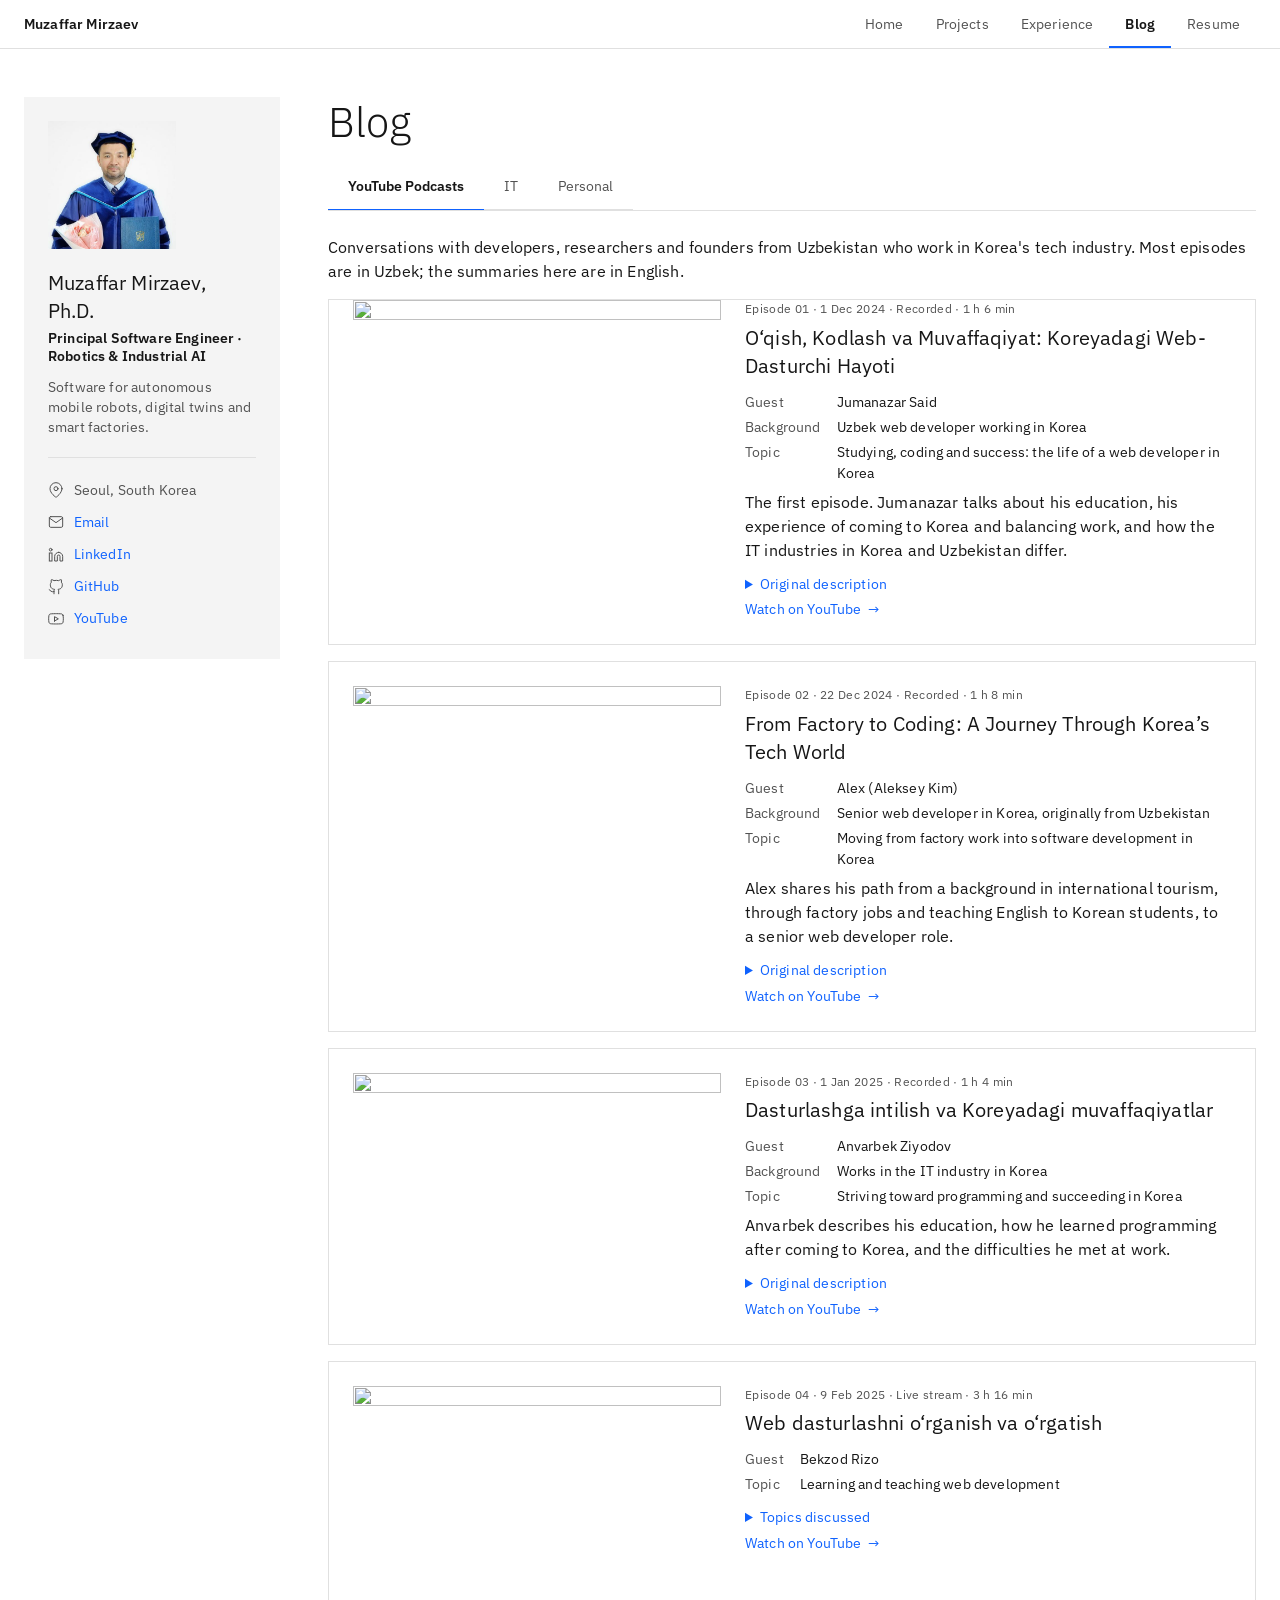
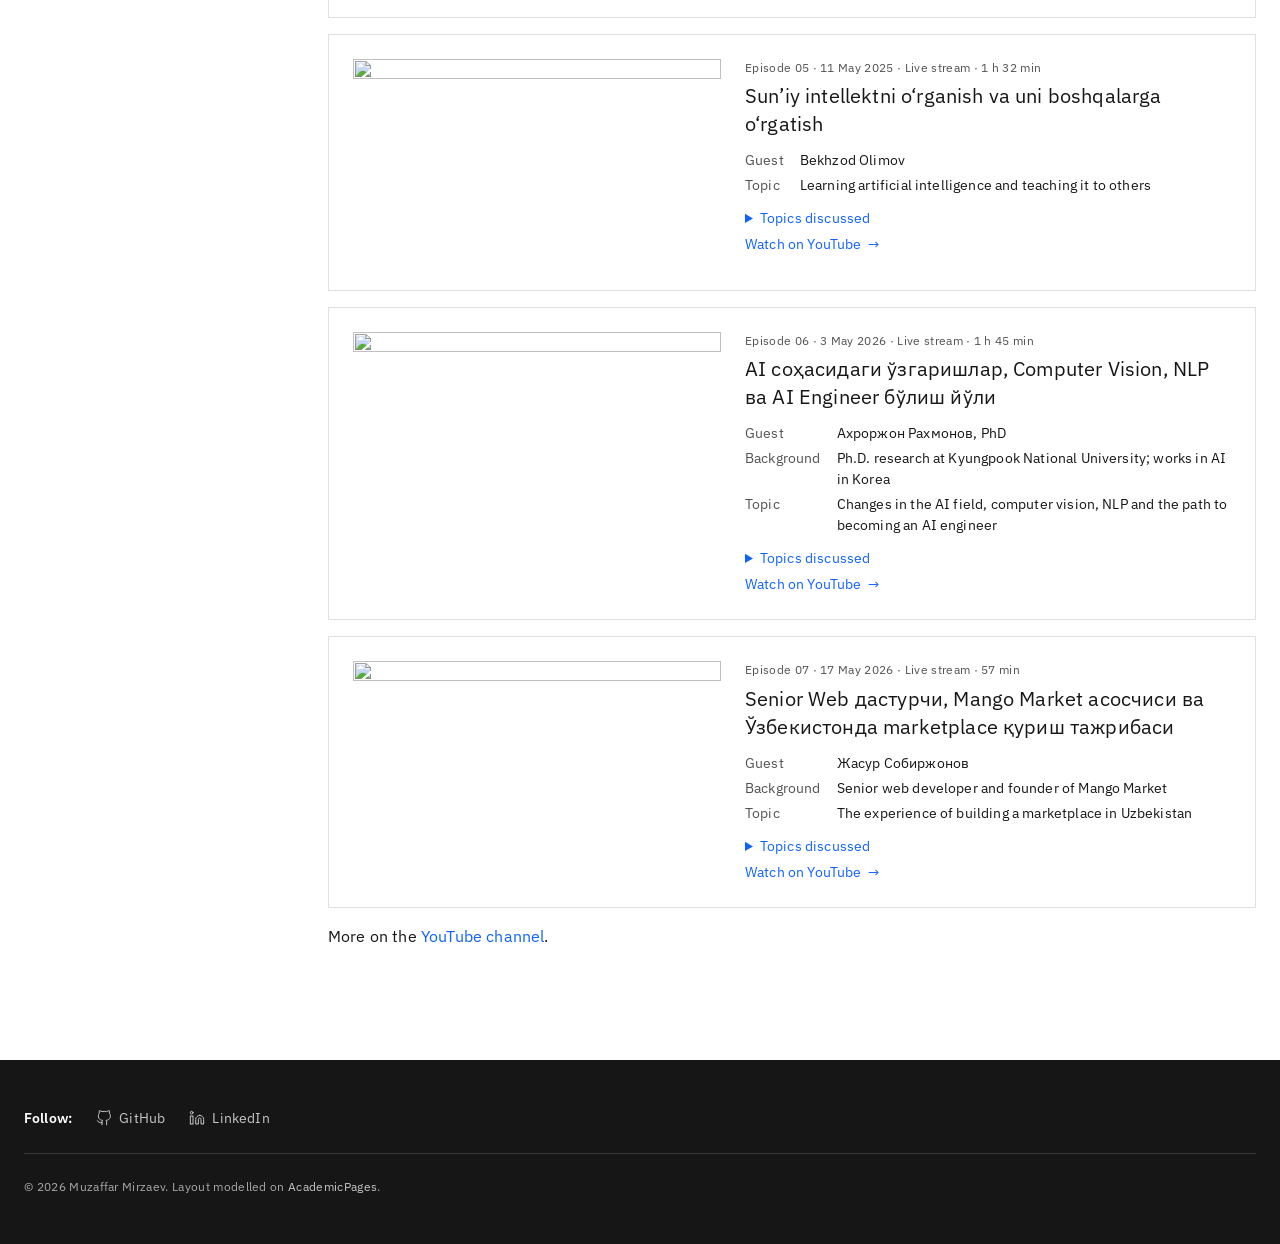
==== commit 86c62217: "Restyle site with IBM Carbon design system from awesome-design-md Add the IBM DESIGN.md as the proje" ====
--- a/blog/index.html
+++ b/blog/index.html
@@ -15,9 +15,12 @@
     <meta property="og:image" content="https://mmp17.github.io/portfolio/images/avatar.jpg">
     <meta property="og:image:alt" content="Portrait of Muzaffar Mirzaev">
     <meta name="twitter:card" content="summary">
-    <meta name="theme-color" content="#000000">
+    <meta name="theme-color" content="#ffffff">
     <link rel="icon" href="../images/favicon.png" type="image/png">
     <link rel="apple-touch-icon" href="../images/favicon.png">
+    <link rel="preconnect" href="https://fonts.googleapis.com">
+    <link rel="preconnect" href="https://fonts.gstatic.com" crossorigin>
+    <link rel="stylesheet" href="https://fonts.googleapis.com/css2?family=IBM+Plex+Sans:ital,wght@0,300;0,400;0,600;1,400&family=IBM+Plex+Mono:wght@400&display=swap">
     <link rel="stylesheet" href="../assets/css/style.css">
     <script>document.documentElement.className = 'js';</script>
   </head>
--- a/assets/css/style.css
+++ b/assets/css/style.css
@@ -1,39 +1,34 @@
-/* Muzaffar Mirzaev — portfolio. Visual system follows the Apple design analysis in DESIGN.md. */
+/* Muzaffar Mirzaev — portfolio. Visual system follows the IBM (Carbon) design analysis in DESIGN.md. */
 
 :root {
   /* Colour */
-  --primary: #0066cc;
-  --primary-focus: #0071e3;
-  --primary-on-dark: #2997ff;
-  --ink: #1d1d1f;
-  --ink-muted-80: #333;
-  --ink-muted: #6e6e73;
+  --primary: #0f62fe;
+  --primary-hover: #0050e6;
+  --primary-pressed: #002d9c;
+  --link-hover: #0043ce;
+  --on-primary: #fff;
+  --ink: #161616;
+  --ink-muted: #525252;
+  --ink-subtle: #6f6f6f;
+  --canvas: #fff;
+  --surface-1: #f4f4f4;
+  --surface-2: #e0e0e0;
+  --inverse-canvas: #161616;
+  --inverse-surface-1: #262626;
+  --inverse-ink: #fff;
+  --inverse-ink-muted: #c6c6c6;
   --hairline: #e0e0e0;
-  --divider-soft: #f0f0f0;
-  --canvas: #fff;
-  --parchment: #f5f5f7;
-  --pearl: #fafafc;
-  --black: #000;
-  --chip: rgba(210, 210, 215, 0.64);
+  --hairline-strong: #8d8d8d;
 
   /* Type */
-  --font-display: "SF Pro Display", system-ui, -apple-system, BlinkMacSystemFont, "Helvetica Neue",
-    Arial, sans-serif;
-  --font-text: "SF Pro Text", system-ui, -apple-system, BlinkMacSystemFont, "Helvetica Neue", Arial,
-    sans-serif;
-  --tracking-body: -0.022em;
-  --tracking-caption: -0.016em;
-
-  /* Shape */
-  --radius-sm: 8px;
-  --radius-md: 11px;
-  --radius-lg: 18px;
-  --radius-pill: 9999px;
+  --font: "IBM Plex Sans", "Helvetica Neue", Arial, sans-serif;
+  --font-mono: "IBM Plex Mono", ui-monospace, Menlo, Consolas, monospace;
+  --tracking: 0.16px;
 
   /* Layout */
-  --gutter: max(1.5rem, calc((100% - 1200px) / 2));
-  --sidebar: 15rem;
-  --nav-height: 44px;
+  --gutter: max(1.5rem, calc((100% - 1312px) / 2));
+  --sidebar: 16rem;
+  --nav-height: 48px;
 }
 
 *,
@@ -51,12 +46,10 @@
   margin: 0;
   background: var(--canvas);
   color: var(--ink);
-  font-family: var(--font-text);
-  font-size: 17px;
-  line-height: 1.47;
-  letter-spacing: var(--tracking-body);
-  -webkit-font-smoothing: antialiased;
-  -moz-osx-font-smoothing: grayscale;
+  font-family: var(--font);
+  font-size: 16px;
+  line-height: 1.5;
+  letter-spacing: var(--tracking);
 }
 
 a {
@@ -65,22 +58,23 @@
 }
 
 a:hover {
+  color: var(--link-hover);
   text-decoration: underline;
 }
 
 a:focus-visible,
 button:focus-visible,
 summary:focus-visible {
-  outline: 2px solid var(--primary-focus);
-  outline-offset: 2px;
+  outline: 2px solid var(--primary);
+  outline-offset: -2px;
 }
 
 h1,
 h2,
 h3 {
   color: var(--ink);
-  font-family: var(--font-display);
-  font-weight: 600;
+  font-weight: 400;
+  letter-spacing: 0;
 }
 
 strong {
@@ -98,21 +92,22 @@
   top: 0;
   left: -999rem;
   z-index: 40;
-  padding: 0.6rem 1rem;
-  background: var(--ink);
-  color: #fff;
+  padding: 0.75rem 1rem;
+  background: var(--primary);
+  color: var(--on-primary);
 }
 
 .skip-link:focus {
   left: 0;
 }
 
-/* Global nav: thin, black, quiet. */
+/* Top nav: white bar, hairline below, blue underline on the current page. */
 .masthead {
   position: sticky;
   top: 0;
   z-index: 30;
-  background: var(--black);
+  background: var(--canvas);
+  border-bottom: 1px solid var(--hairline);
 }
 
 .masthead__inner {
@@ -125,60 +120,71 @@
 }
 
 .masthead__brand {
-  color: #fff;
+  color: var(--ink);
   font-size: 14px;
   font-weight: 600;
-  letter-spacing: var(--tracking-caption);
   white-space: nowrap;
 }
 
 .masthead__brand:hover {
+  color: var(--ink);
   text-decoration: none;
-  opacity: 0.8;
 }
 
 .site-nav ul {
   display: flex;
-  gap: 2.25rem;
   margin: 0;
   padding: 0;
   list-style: none;
 }
 
 .site-nav a {
-  display: block;
-  padding: 0.95rem 0;
-  color: rgba(255, 255, 255, 0.8);
-  font-size: 12px;
-  line-height: 1;
-  letter-spacing: -0.01em;
-}
-
-.site-nav a:hover,
+  display: flex;
+  align-items: center;
+  height: var(--nav-height);
+  padding: 2px 1rem 0;
+  border-bottom: 2px solid transparent;
+  color: var(--ink-muted);
+  font-size: 14px;
+  line-height: 1.29;
+}
+
+.site-nav a:hover {
+  background: var(--surface-1);
+  color: var(--ink);
+  text-decoration: none;
+}
+
 .site-nav a[aria-current="page"] {
-  color: #fff;
-  text-decoration: none;
+  border-bottom-color: var(--primary);
+  color: var(--ink);
+  font-weight: 600;
 }
 
 .nav-toggle {
   display: none;
-  width: 2.75rem;
-  height: 2.75rem;
-  margin-right: -0.75rem;
+  width: var(--nav-height);
+  height: var(--nav-height);
+  margin-right: -1rem;
   padding: 0;
   border: 0;
+  border-radius: 0;
   background: none;
   cursor: pointer;
+}
+
+.nav-toggle:hover {
+  background: var(--surface-1);
 }
 
 .nav-toggle span,
 .nav-toggle span::before,
 .nav-toggle span::after {
   display: block;
-  width: 1.05rem;
-  height: 1px;
+  width: 1.25rem;
+  height: 2px;
   margin: 0 auto;
-  background: #fff;
+  background: var(--ink);
   content: "";
 }
 
@@ -193,65 +199,59 @@
 }
 
 .nav-toggle span::before {
-  top: -5px;
+  top: -6px;
 }
 
 .nav-toggle span::after {
-  top: 5px;
+  top: 6px;
 }
 
 /* Page frame: sidebar + content */
 .main {
   display: grid;
   grid-template-columns: var(--sidebar) minmax(0, 1fr);
-  gap: 3.5rem;
+  gap: 3rem;
   align-items: start;
-  padding: 3rem var(--gutter) 5rem;
+  padding: 3rem var(--gutter) 6rem;
 }
 
 .sidebar {
   position: sticky;
-  top: calc(var(--nav-height) + 1.5rem);
+  top: calc(var(--nav-height) + 2rem);
   padding: 1.5rem;
-  border-radius: var(--radius-lg);
-  background: var(--parchment);
+  background: var(--surface-1);
 }
 
 .author__avatar {
   display: block;
   width: 100%;
-  max-width: 9rem;
+  max-width: 8rem;
   height: auto;
   aspect-ratio: 1 / 1;
-  border-radius: 50%;
   object-fit: cover;
   object-position: center top;
 }
 
 .author__name {
-  margin: 1rem 0 0.25rem;
-  font-family: var(--font-display);
-  font-size: 21px;
-  font-weight: 600;
-  line-height: 1.19;
-  letter-spacing: 0.011em;
+  margin: 1.25rem 0 0.25rem;
+  font-size: 20px;
+  font-weight: 400;
+  line-height: 1.4;
 }
 
 .author__title {
-  margin: 0 0 0.5rem;
+  margin: 0 0 0.75rem;
   color: var(--ink);
   font-size: 14px;
   font-weight: 600;
   line-height: 1.29;
-  letter-spacing: var(--tracking-caption);
 }
 
 .author__bio {
-  margin: 0 0 1rem;
+  margin: 0 0 1.25rem;
   color: var(--ink-muted);
   font-size: 14px;
   line-height: 1.43;
-  letter-spacing: var(--tracking-caption);
 }
 
 .author__follow {
@@ -261,25 +261,20 @@
 .author__urls {
   margin: 0;
   padding: 1rem 0 0;
-  border-top: 1px solid var(--hairline);
+  border-top: 1px solid var(--surface-2);
   list-style: none;
   font-size: 14px;
-  letter-spacing: var(--tracking-caption);
 }
 
 .author__urls li {
   display: flex;
   align-items: center;
   gap: 0.6rem;
-  padding: 0.3rem 0;
-  color: var(--ink-muted-80);
+  padding: 0.35rem 0;
+  color: var(--ink-muted);
 }
 
 .author__urls a {
-  color: var(--ink-muted-80);
-}
-
-.author__urls a:hover {
   color: var(--primary);
 }
 
@@ -289,24 +284,23 @@
   height: 1rem;
   fill: none;
   stroke: currentColor;
-  stroke-width: 1.75;
-  stroke-linecap: round;
-  stroke-linejoin: round;
+  stroke-width: 1.5;
+  stroke-linecap: square;
+  stroke-linejoin: miter;
 }
 
 /* Content */
 .content h1 {
-  margin: 0 0 0.75rem;
-  font-size: 40px;
-  line-height: 1.1;
-  letter-spacing: -0.005em;
+  margin: 0 0 1rem;
+  font-size: 42px;
+  font-weight: 300;
+  line-height: 1.2;
 }
 
 .content h2 {
-  margin: 3.5rem 0 1rem;
-  font-size: 28px;
-  line-height: 1.14;
-  letter-spacing: 0.007em;
+  margin: 4rem 0 1.5rem;
+  font-size: 32px;
+  line-height: 1.25;
 }
 
 /* Anchored headings and cards stop below the sticky nav. */
@@ -316,15 +310,14 @@
 
 .content h3 {
   margin: 1.5rem 0 0.25rem;
-  font-size: 19px;
-  line-height: 1.21;
-  letter-spacing: 0.012em;
-}
-
-/* Whitespace, not rules, separates a heading from its section. */
+  font-size: 20px;
+  line-height: 1.4;
+}
+
+/* A hairline under each section heading, as in Carbon section openers. */
 .content h1 + hr,
 .content h2 + hr {
-  display: none;
+  margin: -0.75rem 0 1.5rem;
 }
 
 .content p {
@@ -333,129 +326,138 @@
 
 .lead {
   color: var(--ink);
-  font-family: var(--font-display);
-  font-size: 21px;
-  line-height: 1.38;
-  letter-spacing: 0.011em;
+  font-size: 20px;
+  line-height: 1.4;
 }
 
 .note {
   color: var(--ink-muted);
   font-size: 14px;
-  letter-spacing: var(--tracking-caption);
-}
-
-/* Home page introduction */
+}
+
+/* Home page introduction: light display type on a soft blue wash. */
 .hero {
   margin-bottom: 3rem;
+  padding: 3rem;
+  border-left: 4px solid var(--primary);
+  background: linear-gradient(90deg, #edf5ff 0%, var(--canvas) 85%);
 }
 
 .content .hero__name {
-  margin: 0 0 0.5rem;
-  color: var(--ink-muted);
-  font-family: var(--font-display);
-  font-size: 21px;
-  font-weight: 600;
-  letter-spacing: 0.011em;
+  margin: 0 0 1rem;
+  color: var(--ink-muted);
+  font-size: 14px;
 }
 
 .content .hero h1 {
   margin: 0;
-  font-size: 56px;
-  line-height: 1.07;
-  letter-spacing: -0.005em;
+  font-size: 60px;
+  font-weight: 300;
+  line-height: 1.17;
+  letter-spacing: -0.4px;
 }
 
 .hero__focus {
   display: block;
-  color: var(--ink-muted);
-  font-size: 40px;
-  font-weight: 600;
-  line-height: 1.1;
+  color: var(--primary);
+  font-size: 42px;
+  font-weight: 300;
+  line-height: 1.2;
+  letter-spacing: 0;
 }
 
 .content .hero__lead {
-  max-width: 38rem;
+  max-width: 40rem;
   margin: 1.5rem 0 2rem;
-  color: var(--ink);
-  font-family: var(--font-display);
-  font-size: 24px;
-  font-weight: 300;
-  line-height: 1.5;
-  letter-spacing: 0;
+  font-size: 20px;
+  line-height: 1.4;
 }
 
 .actions {
   display: flex;
   flex-wrap: wrap;
-  gap: 0.75rem;
-}
-
-/* Buttons: blue pill primary, ghost pill secondary. */
+  gap: 1px;
+}
+
+/* Buttons: square, 48px tall, label left-aligned with room on the right. */
 .button {
-  display: inline-block;
-  padding: 11px 22px;
+  display: inline-flex;
+  align-items: center;
+  min-width: 10rem;
+  min-height: 48px;
+  padding: 12px 4rem 12px 1rem;
   border: 1px solid var(--primary);
-  border-radius: var(--radius-pill);
-  background: transparent;
+  border-radius: 0;
+  background: var(--canvas);
   color: var(--primary);
-  font-size: 17px;
-  line-height: 1.17;
-  transition: transform 0.15s ease;
+  font-size: 14px;
+  line-height: 1.29;
 }
 
 .button:hover {
+  background: var(--primary-hover);
+  border-color: var(--primary-hover);
+  color: var(--on-primary);
   text-decoration: none;
 }
 
 .button--primary {
   background: var(--primary);
-  color: #fff;
-}
-
-.button:active,
-.author__follow:active,
-.tabs__tab:active,
-.lightbox__button:active {
-  transform: scale(0.95);
-}
-
-.lightbox__button--prev:active,
-.lightbox__button--next:active {
-  transform: translateY(-50%) scale(0.95);
-}
-
+  color: var(--on-primary);
+}
+
+.button:active {
+  background: var(--primary-pressed);
+  border-color: var(--primary-pressed);
+  color: var(--on-primary);
+}
+
+/* Focus areas: a Carbon tile grid, hairlines shared between tiles. */
 .focus-list {
   display: grid;
-  grid-template-columns: repeat(2, minmax(0, 1fr));
-  gap: 1rem;
+  grid-template-columns: repeat(3, minmax(0, 1fr));
+  gap: 1px;
   margin: 0 0 1em;
   padding: 0;
+  border: 1px solid var(--hairline);
+  background: var(--hairline);
   list-style: none;
 }
 
 .focus-list li {
   padding: 1.5rem;
-  border-radius: var(--radius-lg);
-  background: var(--parchment);
-  color: var(--ink-muted-80);
-  font-size: 15px;
+  background: var(--canvas);
+  color: var(--ink-muted);
+  font-size: 14px;
   line-height: 1.43;
 }
 
 .focus-list strong {
   display: block;
-  margin-bottom: 0.35rem;
-  color: var(--ink);
-  font-size: 17px;
+  margin-bottom: 0.75rem;
+  color: var(--ink);
+  font-size: 20px;
+  font-weight: 400;
+  line-height: 1.4;
 }
 
 .page-nav {
   display: flex;
   flex-wrap: wrap;
-  gap: 0.25rem 1.5rem;
-  font-size: 14px;
-  letter-spacing: var(--tracking-caption);
+  margin-top: 1.5rem;
+  border-bottom: 1px solid var(--hairline);
+  font-size: 14px;
+}
+
+.page-nav a {
+  padding: 0.75rem 1rem;
+  color: var(--ink-muted);
+}
+
+.page-nav a:hover {
+  background: var(--surface-1);
+  color: var(--ink);
+  text-decoration: none;
 }
 
 .content-list {
@@ -469,15 +471,15 @@
   border-bottom: 1px solid var(--hairline);
 }
 
-.content-list > li:last-child {
-  border-bottom: 0;
+.content-list > li:first-child {
+  padding-top: 0;
 }
 
 .content-list strong {
   display: block;
   color: var(--ink);
   font-weight: 600;
-  line-height: 1.24;
+  line-height: 1.5;
 }
 
 .content-list strong a {
@@ -491,7 +493,6 @@
 .item-desc {
   display: block;
   margin-top: 0.35em;
-  color: var(--ink-muted-80);
 }
 
 .item-meta {
@@ -499,7 +500,6 @@
   margin-top: 0.35em;
   color: var(--ink-muted);
   font-size: 14px;
-  letter-spacing: var(--tracking-caption);
 }
 
 .content-list--compact {
@@ -509,7 +509,7 @@
 }
 
 .content-list--compact > li {
-  font-size: 15px;
+  font-size: 14px;
 }
 
 /* Projects */
@@ -520,7 +520,8 @@
 
 .project h3 {
   margin: 0;
-  font-size: 21px;
+  font-size: 24px;
+  line-height: 1.33;
 }
 
 .project h3 a {
@@ -537,38 +538,35 @@
 }
 
 .content .project__summary {
-  margin: 0.6rem 0 0;
-  color: var(--ink-muted-80);
+  margin: 0.75rem 0 0;
 }
 
 .content .project__note {
   margin: 0.75rem 0 0;
   color: var(--ink-muted);
   font-size: 14px;
-  letter-spacing: var(--tracking-caption);
 }
 
 .project--flagship {
   margin: 1rem 0 0.5rem;
-  padding: 2.5rem;
+  padding: 2rem;
   border: 0;
-  border-radius: var(--radius-lg);
-  background: var(--parchment);
+  background: var(--surface-1);
 }
 
 .project--flagship h3 {
-  font-size: 34px;
-  line-height: 1.12;
-  letter-spacing: -0.011em;
+  font-size: 32px;
+  font-weight: 300;
+  line-height: 1.25;
 }
 
 .case {
   display: grid;
   grid-template-columns: 10rem minmax(0, 1fr);
-  gap: 0.85rem 1.5rem;
+  gap: 1rem 1.5rem;
   margin: 1.5rem 0 0;
-  font-size: 15px;
-  line-height: 1.47;
+  font-size: 14px;
+  line-height: 1.5;
 }
 
 .case dt {
@@ -578,7 +576,6 @@
 
 .case dd {
   margin: 0;
-  color: var(--ink-muted-80);
 }
 
 .case ul {
@@ -587,55 +584,48 @@
 }
 
 .case li {
-  margin-bottom: 0.3rem;
-}
-
-/* Status chips stay neutral; a small dot carries the state. */
+  margin-bottom: 0.35rem;
+}
+
+/* Status: Carbon tags. */
 .status {
   display: inline-flex;
   align-items: center;
-  gap: 0.4rem;
-  padding: 0.2rem 0.7rem;
-  border: 1px solid var(--hairline);
-  border-radius: var(--radius-pill);
-  background: var(--canvas);
-  color: var(--ink-muted-80);
+  min-height: 24px;
+  padding: 0 0.5rem;
+  border-radius: 9999px;
+  background: #edf5ff;
+  color: #0043ce;
   font-size: 12px;
   font-weight: 400;
-  letter-spacing: -0.01em;
+  letter-spacing: 0.32px;
   white-space: nowrap;
 }
 
-.status::before {
-  width: 6px;
-  height: 6px;
-  border-radius: 50%;
-  background: var(--primary);
-  content: "";
-}
-
-.status--implemented::before {
-  background: #1a7f37;
-}
-
-.status--prototype::before {
-  background: #b26a00;
-}
-
-.status--planned::before {
-  background: #a1a1a6;
+.status--implemented {
+  background: #defbe6;
+  color: #0e6027;
+}
+
+.status--prototype {
+  background: #fcf4d6;
+  color: #684e00;
+}
+
+.status--planned {
+  background: var(--surface-2);
+  color: var(--ink);
 }
 
 .activity-date,
 .role__meta {
   color: var(--ink-muted);
   font-size: 14px;
-  letter-spacing: var(--tracking-caption);
 }
 
 .activity-date {
   display: block;
-  margin-bottom: 0.2em;
+  margin-bottom: 0.25em;
 }
 
 .role {
@@ -654,13 +644,13 @@
 .role ul {
   margin: 0.6rem 0 0.5rem;
   padding-left: 1.1rem;
-  color: var(--ink-muted-80);
 }
 
 .role li {
   margin-bottom: 0.3rem;
 }
 
+/* Tables: Carbon data table look. */
 .table-wrap {
   overflow-x: auto;
 }
@@ -668,21 +658,17 @@
 .table {
   width: 100%;
   border-collapse: collapse;
-  font-size: 15px;
+  font-size: 14px;
 }
 
 .table th,
 .table td {
-  padding: 0.75rem 1rem 0.75rem 0;
+  padding: 0.85rem 1rem;
   border-bottom: 1px solid var(--hairline);
   text-align: left;
   vertical-align: top;
 }
 
-.table td {
-  color: var(--ink-muted-80);
-}
-
 .table th {
   width: 12rem;
   color: var(--ink);
@@ -690,15 +676,18 @@
   white-space: nowrap;
 }
 
+.table tbody th {
+  background: var(--surface-1);
+}
+
 .table--status {
   margin-top: 1.5rem;
-  font-size: 14px;
 }
 
 .table--status caption {
-  padding-bottom: 0.5rem;
-  color: var(--ink);
-  font-weight: 600;
+  padding-bottom: 0.75rem;
+  color: var(--ink);
+  font-size: 16px;
   text-align: left;
 }
 
@@ -708,9 +697,12 @@
 }
 
 .table--status thead th {
-  color: var(--ink-muted);
-  font-size: 12px;
-  font-weight: 400;
+  background: var(--surface-2);
+  font-weight: 600;
+}
+
+.table--status tbody th {
+  background: transparent;
 }
 
 .map-embed iframe {
@@ -719,15 +711,13 @@
   height: 280px;
   margin-top: 1rem;
   border: 0;
-  border-radius: var(--radius-lg);
-}
-
-/* Blog tabs: pill chips; the selected one gets the focus-blue ring. */
+}
+
+/* Blog tabs: Carbon line tabs. */
 .tabs {
   display: none;
-  gap: 0.5rem;
   margin-bottom: 1.5rem;
-  padding: 2px;
+  border-bottom: 1px solid var(--hairline);
   overflow-x: auto;
 }
 
@@ -737,22 +727,28 @@
 
 .tabs__tab {
   flex: 0 0 auto;
-  padding: 10px 18px;
-  border: 1px solid var(--hairline);
-  border-radius: var(--radius-pill);
-  background: var(--canvas);
-  color: var(--ink);
+  min-height: 48px;
+  margin-bottom: -1px;
+  padding: 0 1.25rem;
+  border: 0;
+  border-bottom: 2px solid var(--hairline);
+  border-radius: 0;
+  background: none;
+  color: var(--ink-muted);
   font: inherit;
   font-size: 14px;
-  letter-spacing: var(--tracking-caption);
   white-space: nowrap;
   cursor: pointer;
-  transition: transform 0.15s ease;
+}
+
+.tabs__tab:hover {
+  border-bottom-color: var(--hairline-strong);
+  color: var(--ink);
 }
 
 .tabs__tab[aria-selected="true"] {
-  border-color: var(--primary-focus);
-  box-shadow: inset 0 0 0 1px var(--primary-focus);
+  border-bottom-color: var(--primary);
+  color: var(--ink);
   font-weight: 600;
 }
 
@@ -764,40 +760,35 @@
 .item-topics {
   margin: 0.4em 0 0;
   padding-left: 1.1rem;
-  color: var(--ink-muted-80);
 }
 
 .item-eyebrow {
   display: block;
-  margin: 0 0 0.3rem;
+  margin: 0 0 0.35rem;
   color: var(--ink-muted);
   font-size: 12px;
-  font-weight: 600;
-  letter-spacing: -0.01em;
+  letter-spacing: 0.32px;
 }
 
 .facts {
   display: grid;
   grid-template-columns: auto minmax(0, 1fr);
-  gap: 0.2rem 1rem;
-  margin: 0.5rem 0 0;
-  font-size: 14px;
-  letter-spacing: var(--tracking-caption);
+  gap: 0.25rem 1rem;
+  margin: 0.75rem 0 0;
+  font-size: 14px;
 }
 
 .facts dt {
-  color: var(--ink);
-  font-weight: 600;
+  color: var(--ink-muted);
 }
 
 .facts dd {
   margin: 0;
-  color: var(--ink-muted-80);
 }
 
 .content details {
-  margin-top: 0.5rem;
-  font-size: 15px;
+  margin-top: 0.75rem;
+  font-size: 14px;
 }
 
 .content summary {
@@ -807,7 +798,6 @@
 
 .content details p {
   margin: 0.5rem 0 0;
-  color: var(--ink-muted-80);
 }
 
 /* IT articles: list on the blog page, and the article page itself. */
@@ -820,7 +810,7 @@
 }
 
 .article {
-  max-width: 42rem;
+  max-width: 44rem;
 }
 
 .article figure {
@@ -831,20 +821,18 @@
   display: block;
   max-width: 100%;
   height: auto;
-  border-radius: var(--radius-sm);
 }
 
 .article figcaption {
   margin-top: 0.5rem;
   color: var(--ink-muted);
-  font-size: 14px;
-  letter-spacing: var(--tracking-caption);
+  font-size: 12px;
+  letter-spacing: 0.32px;
 }
 
 .article pre {
   padding: 1rem 1.25rem;
-  border-radius: var(--radius-md);
-  background: var(--parchment);
+  background: var(--surface-1);
   font-size: 14px;
   line-height: 1.5;
   letter-spacing: 0;
@@ -852,7 +840,7 @@
 }
 
 .article code {
-  font-family: ui-monospace, "SF Mono", SFMono-Regular, Menlo, Consolas, monospace;
+  font-family: var(--font-mono);
   font-size: 0.9em;
   letter-spacing: 0;
 }
@@ -871,16 +859,10 @@
   grid-template-columns: 23rem minmax(0, 1fr);
   gap: 1.5rem;
   align-items: start;
-  margin-bottom: 1.25rem;
+  margin-bottom: 1rem;
   padding: 1.5rem;
-  border: 0;
-  border-radius: var(--radius-lg);
-  background: var(--parchment);
-}
-
-.video-list > .video-card:last-child,
-.post-list > .post-card:last-child {
-  border-bottom: 0;
+  border: 1px solid var(--hairline);
+  background: var(--canvas);
 }
 
 .video-card__thumb img,
@@ -890,16 +872,14 @@
   width: 100%;
   height: auto;
   aspect-ratio: 16 / 9;
-  border-radius: var(--radius-sm);
   object-fit: cover;
 }
 
 .video-card strong,
 .post-card strong {
-  font-family: var(--font-display);
-  font-size: 21px;
-  line-height: 1.19;
-  letter-spacing: 0.011em;
+  font-size: 20px;
+  font-weight: 400;
+  line-height: 1.4;
 }
 
 .video-card strong a,
@@ -912,26 +892,30 @@
   color: var(--primary);
 }
 
+/* "Watch on YouTube" reads as a ghost link with an arrow. */
+.video-card .item-meta a::after,
+.post-card .item-meta a::after {
+  margin-left: 0.4rem;
+  content: "\2192";
+}
+
 .item-date {
   color: var(--ink-muted);
-  font-family: var(--font-text);
   font-size: 14px;
   font-weight: 400;
-  letter-spacing: var(--tracking-caption);
   white-space: nowrap;
 }
 
 .post-card__photos {
   display: grid;
   grid-template-columns: repeat(auto-fill, minmax(5rem, 1fr));
-  gap: 0.5rem;
+  gap: 2px;
 }
 
 .post-card__photos img {
   display: block;
   width: 100%;
   aspect-ratio: 1 / 1;
-  border-radius: var(--radius-sm);
   object-fit: cover;
 }
 
@@ -1016,12 +1000,12 @@
   margin: 0;
   padding: 0;
   border: 0;
-  background: var(--black);
-  color: #fff;
+  background: var(--inverse-canvas);
+  color: var(--inverse-ink);
 }
 
 .lightbox::backdrop {
-  background: var(--black);
+  background: var(--inverse-canvas);
 }
 
 .lightbox__stage {
@@ -1041,10 +1025,10 @@
 
 .lightbox__count {
   position: absolute;
-  top: 1.1rem;
+  top: 1rem;
   left: 50%;
   transform: translateX(-50%);
-  color: rgba(255, 255, 255, 0.8);
+  color: var(--inverse-ink-muted);
   font-size: 14px;
   font-variant-numeric: tabular-nums;
 }
@@ -1054,30 +1038,32 @@
   display: flex;
   align-items: center;
   justify-content: center;
-  width: 44px;
-  height: 44px;
+  width: 48px;
+  height: 48px;
   padding: 0;
   border: 0;
-  border-radius: 50%;
-  background: var(--chip);
-  color: var(--ink);
+  border-radius: 0;
+  background: var(--inverse-surface-1);
+  color: var(--inverse-ink);
   cursor: pointer;
-  transition: transform 0.15s ease;
+}
+
+.lightbox__button:hover {
+  background: #393939;
 }
 
 .lightbox__button:focus-visible {
-  outline-color: #fff;
+  outline-color: var(--inverse-ink);
 }
 
 .lightbox__button .icon {
   width: 1.25rem;
   height: 1.25rem;
-  stroke-width: 2;
 }
 
 .lightbox__button--close {
-  top: 0.75rem;
-  right: 0.75rem;
+  top: 0;
+  right: 0;
 }
 
 .lightbox__button--prev,
@@ -1108,47 +1094,49 @@
   }
 }
 
-/* Footer */
+/* Footer: the only inverted surface. */
 .page-footer {
-  padding: 2rem var(--gutter) 2.5rem;
-  background: var(--parchment);
-  color: var(--ink-muted-80);
-  font-size: 12px;
-  letter-spacing: -0.01em;
+  padding: 3rem var(--gutter);
+  background: var(--inverse-canvas);
+  color: var(--inverse-ink-muted);
+  font-size: 14px;
 }
 
 .page-footer ul {
   display: flex;
   flex-wrap: wrap;
   align-items: center;
-  gap: 0.5rem 1.25rem;
-  margin: 0 0 1rem;
-  padding: 0 0 1rem;
-  border-bottom: 1px solid var(--hairline);
+  gap: 0.5rem 1.5rem;
+  margin: 0 0 1.5rem;
+  padding: 0 0 1.5rem;
+  border-bottom: 1px solid #393939;
   list-style: none;
 }
 
 .page-footer li {
   display: flex;
   align-items: center;
-  gap: 0.4rem;
+  gap: 0.45rem;
+}
+
+.page-footer strong {
+  color: var(--inverse-ink);
+  font-weight: 600;
 }
 
 .page-footer a {
-  color: var(--ink-muted-80);
+  color: var(--inverse-ink-muted);
 }
 
 .page-footer a:hover {
-  color: var(--ink);
+  color: var(--inverse-ink);
 }
 
 .page-footer p {
   margin: 0;
-  color: var(--ink-muted);
-}
-
-.page-footer p a {
-  color: var(--ink-muted);
+  color: #a8a8a8;
+  font-size: 12px;
+  letter-spacing: 0.32px;
 }
 
 /* Tablet and below */
@@ -1166,7 +1154,8 @@
     top: 100%;
     left: 0;
     right: 0;
-    background: var(--black);
+    background: var(--canvas);
+    border-bottom: 1px solid var(--hairline);
   }
 
   .js .site-nav:not(.is-open) {
@@ -1175,17 +1164,19 @@
 
   .site-nav ul {
     display: block;
-    padding: 0.5rem var(--gutter) 1.25rem;
+    padding: 0.5rem 0;
   }
 
   .site-nav a {
-    padding: 0.85rem 0;
-    border-bottom: 1px solid rgba(255, 255, 255, 0.12);
-    font-size: 17px;
+    padding: 0 var(--gutter);
+    border-bottom: 0;
+    border-left: 3px solid transparent;
+    font-size: 16px;
   }
 
   .site-nav a[aria-current="page"] {
-    font-weight: 600;
+    border-left-color: var(--primary);
+    background: var(--surface-1);
   }
 
   .main {
@@ -1229,15 +1220,16 @@
   .js .author__follow {
     display: block;
     width: 100%;
-    min-height: 44px;
+    min-height: 48px;
+    padding: 0 1rem;
     border: 1px solid var(--primary);
-    border-radius: var(--radius-pill);
-    background: transparent;
+    border-radius: 0;
+    background: var(--canvas);
     color: var(--primary);
     font: inherit;
-    font-size: 15px;
+    font-size: 14px;
+    text-align: left;
     cursor: pointer;
-    transition: transform 0.15s ease;
   }
 
   .js .author__urls:not(.is-open) {
@@ -1250,37 +1242,40 @@
   }
 
   .author__urls li {
-    padding: 0.5rem 0;
+    padding: 0.6rem 0;
   }
 
   .content h1 {
-    font-size: 34px;
+    font-size: 36px;
   }
 
   .content h2 {
-    margin-top: 2.75rem;
-    font-size: 24px;
+    margin-top: 3rem;
+    font-size: 28px;
+  }
+
+  .hero {
+    padding: 2rem;
   }
 
   .content .hero h1 {
-    font-size: 40px;
+    font-size: 42px;
   }
 
   .hero__focus {
-    font-size: 28px;
+    font-size: 32px;
   }
 
   .content .hero__lead {
-    font-size: 21px;
-  }
-
-  /* The author card directly above already shows the name. */
-  .hero__name {
-    display: none;
+    font-size: 18px;
+  }
+
+  .focus-list {
+    grid-template-columns: repeat(2, minmax(0, 1fr));
   }
 
   .project--flagship {
-    padding: 1.75rem;
+    padding: 1.5rem;
   }
 
   .project--flagship h3 {
@@ -1303,16 +1298,21 @@
     --gutter: 1rem;
   }
 
-  body {
-    font-size: 16px;
-  }
-
   .content h1 {
-    font-size: 28px;
+    font-size: 32px;
   }
 
   .content h2 {
-    font-size: 22px;
+    font-size: 24px;
+  }
+
+  /* The author card directly above already shows the name. */
+  .hero__name {
+    display: none;
+  }
+
+  .hero {
+    padding: 1.5rem 1.25rem;
   }
 
   .content .hero h1 {
@@ -1320,11 +1320,15 @@
   }
 
   .hero__focus {
-    font-size: 24px;
+    font-size: 26px;
   }
 
   .content .hero__lead {
-    font-size: 19px;
+    font-size: 17px;
+  }
+
+  .actions .button {
+    flex: 1 1 100%;
   }
 
   .focus-list,
@@ -1332,18 +1336,9 @@
     grid-template-columns: 1fr;
   }
 
-  .focus-list li {
-    padding: 1.25rem;
-  }
-
   .video-list > .video-card,
-  .post-list > .post-card,
-  .project--flagship {
-    padding: 1.25rem;
-  }
-
-  .project--flagship h3 {
-    font-size: 24px;
+  .post-list > .post-card {
+    padding: 1rem;
   }
 
   .case {
@@ -1362,6 +1357,11 @@
   .table td {
     display: block;
     padding-right: 0;
+    padding-left: 0;
+  }
+
+  .table tbody th {
+    background: transparent;
   }
 
   .table th,
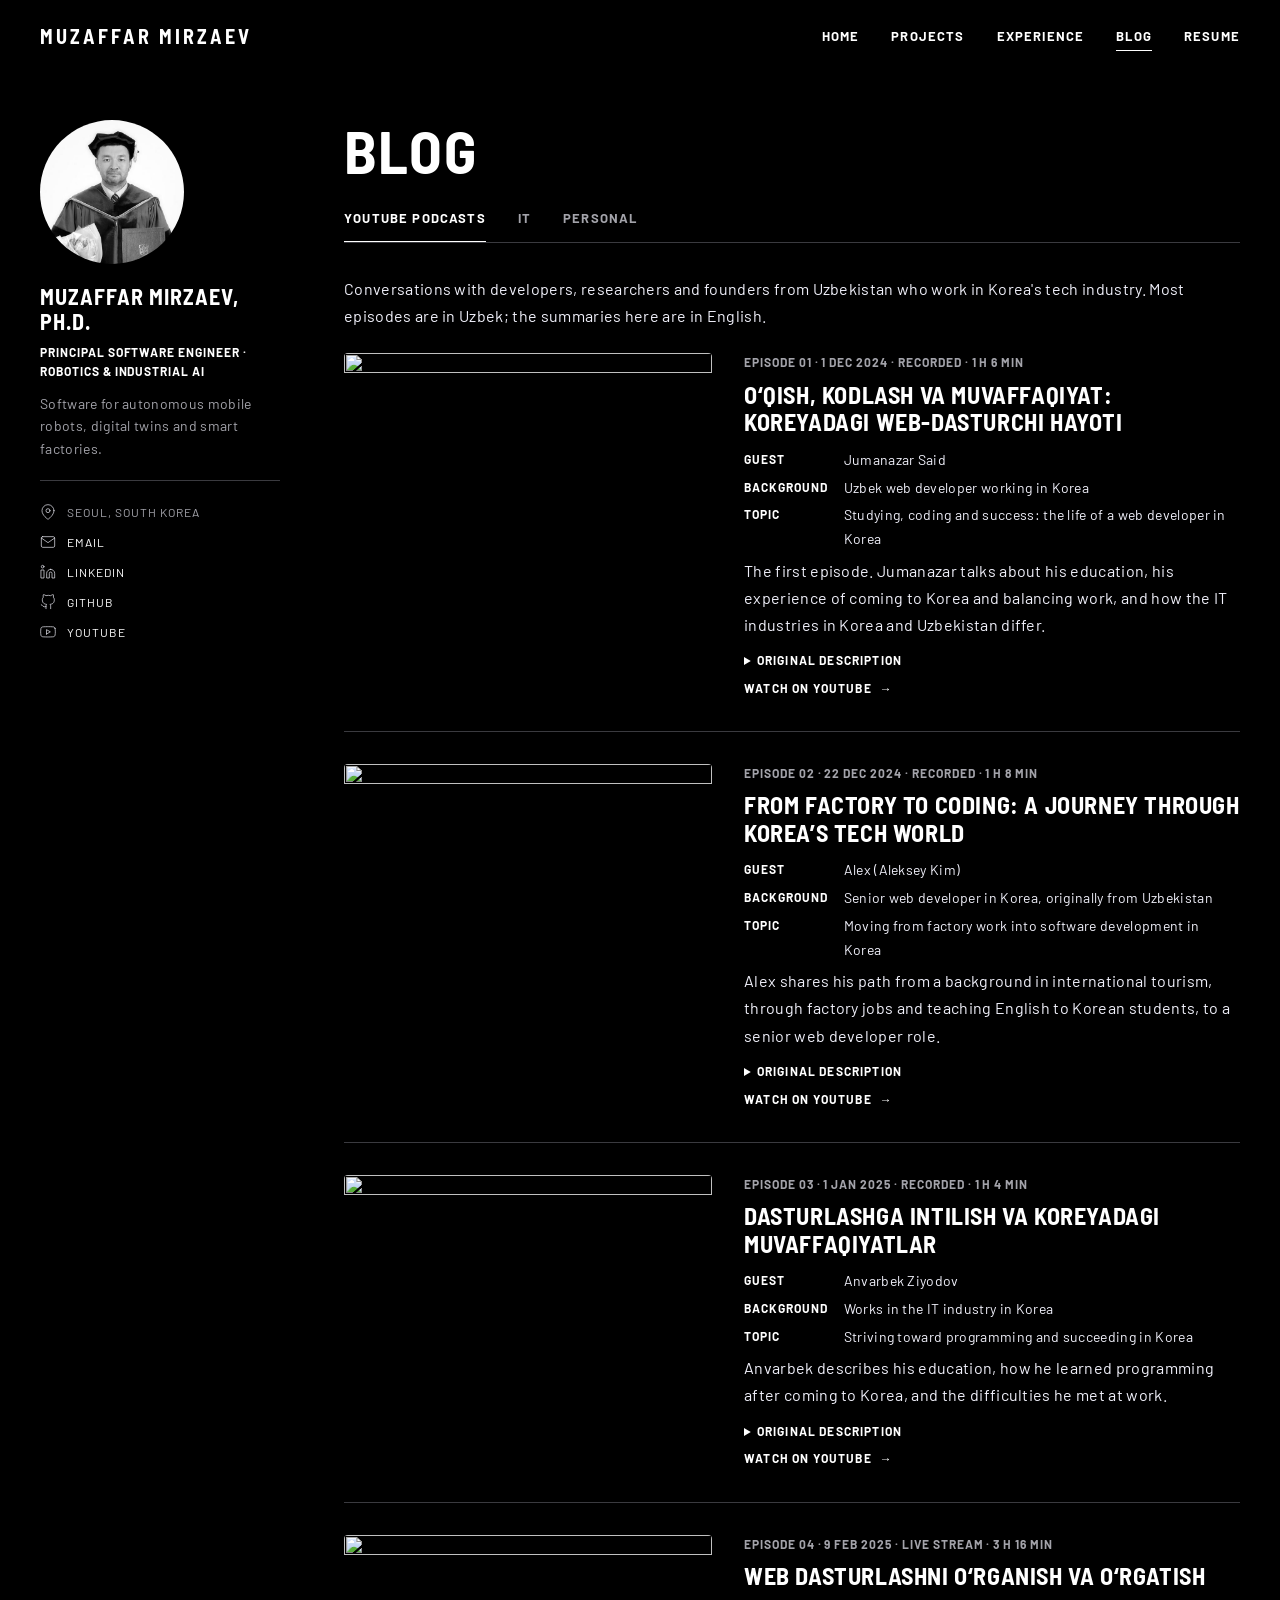
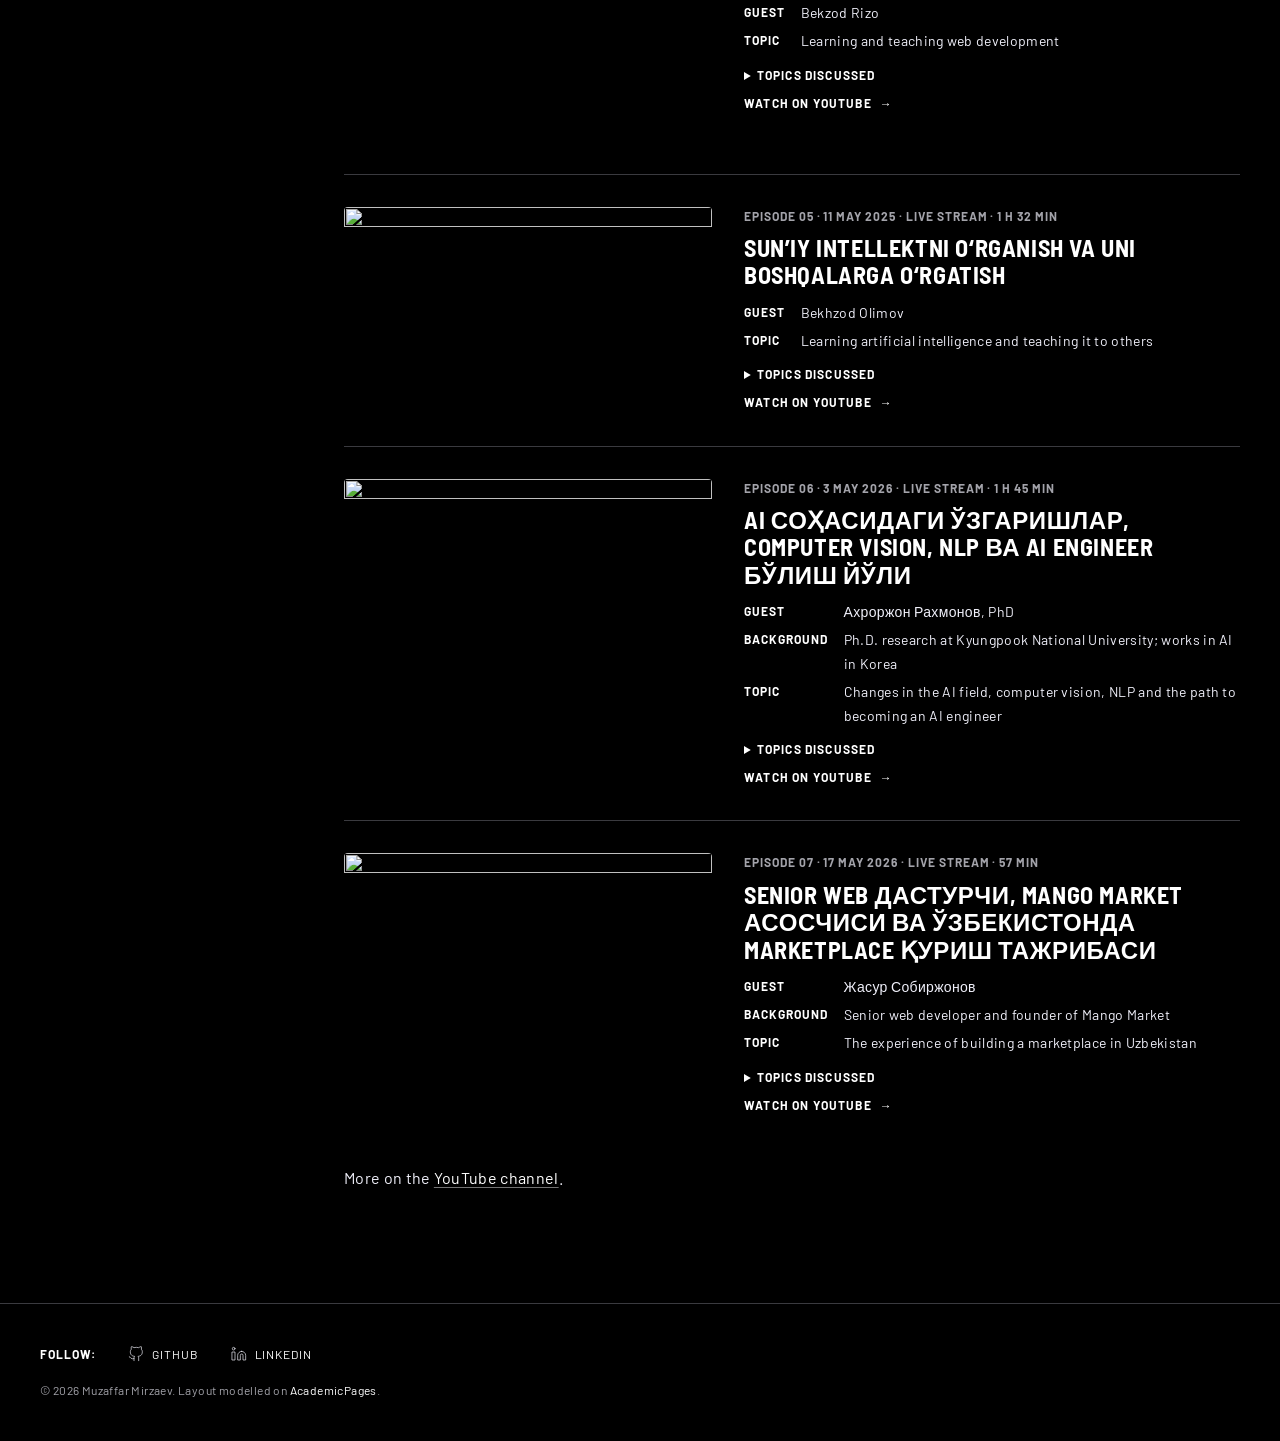
==== commit 87c72910: "Restyle site with SpaceX design system from awesome-design-md Add the SpaceX DESIGN.md as the projec" ====
--- a/blog/index.html
+++ b/blog/index.html
@@ -15,12 +15,12 @@
     <meta property="og:image" content="https://mmp17.github.io/portfolio/images/avatar.jpg">
     <meta property="og:image:alt" content="Portrait of Muzaffar Mirzaev">
     <meta name="twitter:card" content="summary">
-    <meta name="theme-color" content="#ffffff">
+    <meta name="theme-color" content="#000000">
     <link rel="icon" href="../images/favicon.png" type="image/png">
     <link rel="apple-touch-icon" href="../images/favicon.png">
     <link rel="preconnect" href="https://fonts.googleapis.com">
     <link rel="preconnect" href="https://fonts.gstatic.com" crossorigin>
-    <link rel="stylesheet" href="https://fonts.googleapis.com/css2?family=IBM+Plex+Sans:ital,wght@0,300;0,400;0,600;1,400&family=IBM+Plex+Mono:wght@400&display=swap">
+    <link rel="stylesheet" href="https://fonts.googleapis.com/css2?family=Barlow:wght@400;500;700&family=Barlow+Semi+Condensed:wght@600;700&display=swap">
     <link rel="stylesheet" href="../assets/css/style.css">
     <script>document.documentElement.className = 'js';</script>
   </head>
--- a/assets/css/style.css
+++ b/assets/css/style.css
@@ -1,34 +1,27 @@
-/* Muzaffar Mirzaev — portfolio. Visual system follows the IBM (Carbon) design analysis in DESIGN.md. */
+/* Muzaffar Mirzaev — portfolio. Visual system follows the SpaceX design analysis in DESIGN.md. */
 
 :root {
-  /* Colour */
-  --primary: #0f62fe;
-  --primary-hover: #0050e6;
-  --primary-pressed: #002d9c;
-  --link-hover: #0043ce;
-  --on-primary: #fff;
-  --ink: #161616;
-  --ink-muted: #525252;
-  --ink-subtle: #6f6f6f;
-  --canvas: #fff;
-  --surface-1: #f4f4f4;
-  --surface-2: #e0e0e0;
-  --inverse-canvas: #161616;
-  --inverse-surface-1: #262626;
-  --inverse-ink: #fff;
-  --inverse-ink-muted: #c6c6c6;
-  --hairline: #e0e0e0;
-  --hairline-strong: #8d8d8d;
+  /* Colour: black, white and the photography. */
+  --night: #000;
+  --night-soft: #0a0a0a;
+  --white: #fff;
+  --cool: #f0f0fa;
+  --mute: rgba(240, 240, 250, 0.68);
+  --hairline: #3a3a3f;
 
   /* Type */
-  --font: "IBM Plex Sans", "Helvetica Neue", Arial, sans-serif;
-  --font-mono: "IBM Plex Mono", ui-monospace, Menlo, Consolas, monospace;
-  --tracking: 0.16px;
+  --font-display: "Barlow Semi Condensed", "D-DIN-Bold", "Arial Narrow", Arial, sans-serif;
+  --font: "Barlow", "D-DIN", Arial, Verdana, sans-serif;
+
+  /* Shape */
+  --radius-xs: 4px;
+  --radius-sm: 8px;
+  --radius-pill: 32px;
 
   /* Layout */
-  --gutter: max(1.5rem, calc((100% - 1312px) / 2));
-  --sidebar: 16rem;
-  --nav-height: 48px;
+  --gutter: max(1.5rem, calc((100% - 1200px) / 2));
+  --sidebar: 15rem;
+  --nav-height: 72px;
 }
 
 *,
@@ -40,51 +33,63 @@
 html {
   font-size: 16px;
   -webkit-text-size-adjust: 100%;
+  background: var(--night);
 }
 
 body {
   margin: 0;
-  background: var(--canvas);
-  color: var(--ink);
+  background: var(--night);
+  color: var(--cool);
   font-family: var(--font);
   font-size: 16px;
-  line-height: 1.5;
-  letter-spacing: var(--tracking);
-}
-
+  line-height: 1.7;
+  letter-spacing: 0.32px;
+  -webkit-font-smoothing: antialiased;
+  -moz-osx-font-smoothing: grayscale;
+}
+
+/* Links are white with a persistent underline. */
 a {
-  color: var(--primary);
-  text-decoration: none;
+  color: var(--white);
+  text-decoration: underline;
+  text-decoration-color: rgba(255, 255, 255, 0.45);
+  text-underline-offset: 3px;
 }
 
 a:hover {
-  color: var(--link-hover);
-  text-decoration: underline;
+  text-decoration-color: var(--white);
 }
 
 a:focus-visible,
 button:focus-visible,
 summary:focus-visible {
-  outline: 2px solid var(--primary);
-  outline-offset: -2px;
+  outline: 2px solid var(--white);
+  outline-offset: 3px;
 }
 
 h1,
 h2,
 h3 {
-  color: var(--ink);
-  font-weight: 400;
-  letter-spacing: 0;
+  color: var(--white);
+  font-family: var(--font-display);
+  font-weight: 700;
+  text-transform: uppercase;
 }
 
 strong {
-  font-weight: 600;
+  color: var(--white);
+  font-weight: 700;
 }
 
 hr {
   margin: 2rem 0;
   border: 0;
   border-top: 1px solid var(--hairline);
+}
+
+::selection {
+  background: var(--white);
+  color: var(--night);
 }
 
 .skip-link {
@@ -93,21 +98,20 @@
   left: -999rem;
   z-index: 40;
   padding: 0.75rem 1rem;
-  background: var(--primary);
-  color: var(--on-primary);
+  background: var(--white);
+  color: var(--night);
 }
 
 .skip-link:focus {
   left: 0;
 }
 
-/* Top nav: white bar, hairline below, blue underline on the current page. */
+/* Overlay nav: transparent black, all-caps items. */
 .masthead {
   position: sticky;
   top: 0;
   z-index: 30;
-  background: var(--canvas);
-  border-bottom: 1px solid var(--hairline);
+  background: rgba(0, 0, 0, 0.92);
 }
 
 .masthead__inner {
@@ -120,71 +124,74 @@
 }
 
 .masthead__brand {
-  color: var(--ink);
-  font-size: 14px;
-  font-weight: 600;
+  color: var(--white);
+  font-family: var(--font-display);
+  font-size: 20px;
+  font-weight: 700;
+  letter-spacing: 3px;
+  text-decoration: none;
+  text-transform: uppercase;
   white-space: nowrap;
-}
-
-.masthead__brand:hover {
-  color: var(--ink);
-  text-decoration: none;
 }
 
 .site-nav ul {
   display: flex;
+  gap: 2rem;
   margin: 0;
   padding: 0;
   list-style: none;
 }
 
 .site-nav a {
-  display: flex;
-  align-items: center;
-  height: var(--nav-height);
-  padding: 2px 1rem 0;
-  border-bottom: 2px solid transparent;
-  color: var(--ink-muted);
-  font-size: 14px;
-  line-height: 1.29;
-}
-
-.site-nav a:hover {
-  background: var(--surface-1);
-  color: var(--ink);
+  position: relative;
+  display: block;
+  padding: 0.5rem 0;
+  color: var(--white);
+  font-size: 13px;
+  font-weight: 700;
+  line-height: 1;
+  letter-spacing: 1.17px;
   text-decoration: none;
-}
-
-.site-nav a[aria-current="page"] {
-  border-bottom-color: var(--primary);
-  color: var(--ink);
-  font-weight: 600;
+  text-transform: uppercase;
+}
+
+.site-nav a::after {
+  position: absolute;
+  left: 0;
+  right: 0;
+  bottom: 0;
+  height: 1px;
+  background: var(--white);
+  transform: scaleX(0);
+  transform-origin: left;
+  transition: transform 0.25s ease;
+  content: "";
+}
+
+.site-nav a:hover::after,
+.site-nav a[aria-current="page"]::after {
+  transform: scaleX(1);
 }
 
 .nav-toggle {
   display: none;
-  width: var(--nav-height);
-  height: var(--nav-height);
-  margin-right: -1rem;
+  width: 2.75rem;
+  height: 2.75rem;
+  margin-right: -0.5rem;
   padding: 0;
   border: 0;
-  border-radius: 0;
   background: none;
   cursor: pointer;
-}
-
-.nav-toggle:hover {
-  background: var(--surface-1);
 }
 
 .nav-toggle span,
 .nav-toggle span::before,
 .nav-toggle span::after {
   display: block;
-  width: 1.25rem;
+  width: 1.5rem;
   height: 2px;
   margin: 0 auto;
-  background: var(--ink);
+  background: var(--white);
   content: "";
 }
 
@@ -199,59 +206,65 @@
 }
 
 .nav-toggle span::before {
-  top: -6px;
+  top: -7px;
 }
 
 .nav-toggle span::after {
-  top: 6px;
+  top: 7px;
 }
 
 /* Page frame: sidebar + content */
 .main {
   display: grid;
   grid-template-columns: var(--sidebar) minmax(0, 1fr);
-  gap: 3rem;
+  gap: 4rem;
   align-items: start;
   padding: 3rem var(--gutter) 6rem;
 }
 
 .sidebar {
   position: sticky;
-  top: calc(var(--nav-height) + 2rem);
-  padding: 1.5rem;
-  background: var(--surface-1);
+  top: calc(var(--nav-height) + 1.5rem);
 }
 
 .author__avatar {
   display: block;
   width: 100%;
-  max-width: 8rem;
+  max-width: 9rem;
   height: auto;
   aspect-ratio: 1 / 1;
+  border-radius: 50%;
   object-fit: cover;
   object-position: center top;
+  filter: grayscale(1) contrast(1.05);
 }
 
 .author__name {
-  margin: 1.25rem 0 0.25rem;
-  font-size: 20px;
-  font-weight: 400;
-  line-height: 1.4;
+  margin: 1.25rem 0 0.5rem;
+  color: var(--white);
+  font-family: var(--font-display);
+  font-size: 22px;
+  font-weight: 700;
+  line-height: 1.15;
+  letter-spacing: 1px;
+  text-transform: uppercase;
 }
 
 .author__title {
   margin: 0 0 0.75rem;
-  color: var(--ink);
-  font-size: 14px;
-  font-weight: 600;
-  line-height: 1.29;
+  color: var(--white);
+  font-size: 12px;
+  font-weight: 700;
+  line-height: 1.6;
+  letter-spacing: 0.96px;
+  text-transform: uppercase;
 }
 
 .author__bio {
   margin: 0 0 1.25rem;
-  color: var(--ink-muted);
+  color: var(--mute);
   font-size: 14px;
-  line-height: 1.43;
+  line-height: 1.6;
 }
 
 .author__follow {
@@ -261,21 +274,28 @@
 .author__urls {
   margin: 0;
   padding: 1rem 0 0;
-  border-top: 1px solid var(--surface-2);
+  border-top: 1px solid var(--hairline);
   list-style: none;
-  font-size: 14px;
+  font-size: 12px;
+  letter-spacing: 0.96px;
+  text-transform: uppercase;
 }
 
 .author__urls li {
   display: flex;
   align-items: center;
-  gap: 0.6rem;
-  padding: 0.35rem 0;
-  color: var(--ink-muted);
+  gap: 0.7rem;
+  padding: 0.3rem 0;
+  color: var(--mute);
 }
 
 .author__urls a {
-  color: var(--primary);
+  color: var(--white);
+  text-decoration: none;
+}
+
+.author__urls a:hover {
+  text-decoration: underline;
 }
 
 .icon {
@@ -285,39 +305,40 @@
   fill: none;
   stroke: currentColor;
   stroke-width: 1.5;
-  stroke-linecap: square;
-  stroke-linejoin: miter;
+  stroke-linecap: round;
+  stroke-linejoin: round;
 }
 
 /* Content */
 .content h1 {
   margin: 0 0 1rem;
-  font-size: 42px;
-  font-weight: 300;
-  line-height: 1.2;
+  font-size: 60px;
+  line-height: 1;
+  letter-spacing: 1.2px;
 }
 
 .content h2 {
-  margin: 4rem 0 1.5rem;
-  font-size: 32px;
-  line-height: 1.25;
+  margin: 5rem 0 1.5rem;
+  font-size: 40px;
+  line-height: 1.05;
+  letter-spacing: 0.96px;
 }
 
 /* Anchored headings and cards stop below the sticky nav. */
 .content [id] {
-  scroll-margin-top: calc(var(--nav-height) + 1.5rem);
+  scroll-margin-top: calc(var(--nav-height) + 1rem);
 }
 
 .content h3 {
-  margin: 1.5rem 0 0.25rem;
-  font-size: 20px;
-  line-height: 1.4;
-}
-
-/* A hairline under each section heading, as in Carbon section openers. */
+  margin: 1.5rem 0 0.35rem;
+  font-size: 22px;
+  line-height: 1.2;
+  letter-spacing: 0.6px;
+}
+
 .content h1 + hr,
 .content h2 + hr {
-  margin: -0.75rem 0 1.5rem;
+  display: none;
 }
 
 .content p {
@@ -325,139 +346,152 @@
 }
 
 .lead {
-  color: var(--ink);
-  font-size: 20px;
-  line-height: 1.4;
+  color: var(--white);
+  font-size: 19px;
+  line-height: 1.6;
 }
 
 .note {
-  color: var(--ink-muted);
-  font-size: 14px;
-}
-
-/* Home page introduction: light display type on a soft blue wash. */
+  color: var(--mute);
+  font-size: 13px;
+}
+
+/* Home page introduction: a title card. */
 .hero {
-  margin-bottom: 3rem;
-  padding: 3rem;
-  border-left: 4px solid var(--primary);
-  background: linear-gradient(90deg, #edf5ff 0%, var(--canvas) 85%);
+  margin-bottom: 4rem;
+  padding: 2rem 0 3.5rem;
+  border-bottom: 1px solid var(--hairline);
 }
 
 .content .hero__name {
-  margin: 0 0 1rem;
-  color: var(--ink-muted);
-  font-size: 14px;
+  margin: 0 0 1.25rem;
+  color: var(--mute);
+  font-size: 12px;
+  font-weight: 700;
+  line-height: 2;
+  letter-spacing: 2px;
+  text-transform: uppercase;
 }
 
 .content .hero h1 {
   margin: 0;
-  font-size: 60px;
-  font-weight: 300;
-  line-height: 1.17;
-  letter-spacing: -0.4px;
+  font-size: 80px;
+  line-height: 0.95;
+  letter-spacing: 1.6px;
 }
 
 .hero__focus {
   display: block;
-  color: var(--primary);
-  font-size: 42px;
-  font-weight: 300;
-  line-height: 1.2;
-  letter-spacing: 0;
+  margin-top: 0.75rem;
+  color: var(--mute);
+  font-size: 40px;
+  line-height: 1;
+  letter-spacing: 1.2px;
 }
 
 .content .hero__lead {
-  max-width: 40rem;
-  margin: 1.5rem 0 2rem;
-  font-size: 20px;
-  line-height: 1.4;
+  max-width: 36rem;
+  margin: 2rem 0 2.5rem;
+  color: var(--cool);
+  font-size: 19px;
+  line-height: 1.6;
 }
 
 .actions {
   display: flex;
   flex-wrap: wrap;
-  gap: 1px;
-}
-
-/* Buttons: square, 48px tall, label left-aligned with room on the right. */
+  gap: 1rem;
+}
+
+/* Buttons: ghost outlined pills; they fill white on hover. */
 .button {
   display: inline-flex;
   align-items: center;
-  min-width: 10rem;
-  min-height: 48px;
-  padding: 12px 4rem 12px 1rem;
-  border: 1px solid var(--primary);
-  border-radius: 0;
-  background: var(--canvas);
-  color: var(--primary);
-  font-size: 14px;
-  line-height: 1.29;
+  min-height: 50px;
+  padding: 18px 28px;
+  border: 1px solid var(--white);
+  border-radius: var(--radius-pill);
+  background: transparent;
+  color: var(--white);
+  font-size: 13px;
+  font-weight: 700;
+  line-height: 0.94;
+  letter-spacing: 1.17px;
+  text-decoration: none;
+  text-transform: uppercase;
+  transition: background 0.2s ease, color 0.2s ease;
 }
 
 .button:hover {
-  background: var(--primary-hover);
-  border-color: var(--primary-hover);
-  color: var(--on-primary);
-  text-decoration: none;
-}
-
-.button--primary {
-  background: var(--primary);
-  color: var(--on-primary);
-}
-
-.button:active {
-  background: var(--primary-pressed);
-  border-color: var(--primary-pressed);
-  color: var(--on-primary);
-}
-
-/* Focus areas: a Carbon tile grid, hairlines shared between tiles. */
+  background: var(--white);
+  color: var(--night);
+}
+
+.button:not(.button--primary) {
+  border-color: var(--hairline);
+}
+
+.button:not(.button--primary):hover {
+  border-color: var(--white);
+}
+
+/* Focus areas: numbered spec list. */
 .focus-list {
   display: grid;
   grid-template-columns: repeat(3, minmax(0, 1fr));
-  gap: 1px;
+  gap: 0 2.5rem;
   margin: 0 0 1em;
   padding: 0;
-  border: 1px solid var(--hairline);
-  background: var(--hairline);
   list-style: none;
+  counter-reset: focus;
 }
 
 .focus-list li {
-  padding: 1.5rem;
-  background: var(--canvas);
-  color: var(--ink-muted);
-  font-size: 14px;
-  line-height: 1.43;
+  padding: 1.5rem 0 2rem;
+  border-top: 1px solid var(--hairline);
+  color: var(--mute);
+  font-size: 15px;
+  line-height: 1.6;
+  counter-increment: focus;
+}
+
+.focus-list li::before {
+  display: block;
+  margin-bottom: 0.75rem;
+  color: var(--mute);
+  font-size: 12px;
+  font-weight: 700;
+  letter-spacing: 0.96px;
+  content: "0" counter(focus);
 }
 
 .focus-list strong {
   display: block;
-  margin-bottom: 0.75rem;
-  color: var(--ink);
+  margin-bottom: 0.5rem;
+  font-family: var(--font-display);
   font-size: 20px;
-  font-weight: 400;
-  line-height: 1.4;
+  line-height: 1.2;
+  letter-spacing: 0.8px;
+  text-transform: uppercase;
 }
 
 .page-nav {
   display: flex;
   flex-wrap: wrap;
+  gap: 0.5rem 2rem;
   margin-top: 1.5rem;
-  border-bottom: 1px solid var(--hairline);
-  font-size: 14px;
+  font-size: 12px;
+  font-weight: 700;
+  letter-spacing: 1.17px;
+  text-transform: uppercase;
 }
 
 .page-nav a {
-  padding: 0.75rem 1rem;
-  color: var(--ink-muted);
+  text-decoration: none;
 }
 
 .page-nav a:hover {
-  background: var(--surface-1);
-  color: var(--ink);
-  text-decoration: none;
+  text-decoration: underline;
 }
 
 .content-list {
@@ -467,7 +501,7 @@
 }
 
 .content-list > li {
-  padding: 1rem 0;
+  padding: 1.25rem 0;
   border-bottom: 1px solid var(--hairline);
 }
 
@@ -475,19 +509,22 @@
   padding-top: 0;
 }
 
+.content-list > li:last-child {
+  border-bottom: 0;
+}
+
 .content-list strong {
   display: block;
-  color: var(--ink);
-  font-weight: 600;
+  font-weight: 700;
   line-height: 1.5;
 }
 
 .content-list strong a {
-  color: var(--ink);
+  text-decoration: none;
 }
 
 .content-list strong a:hover {
-  color: var(--primary);
+  text-decoration: underline;
 }
 
 .item-desc {
@@ -497,44 +534,44 @@
 
 .item-meta {
   display: block;
-  margin-top: 0.35em;
-  color: var(--ink-muted);
-  font-size: 14px;
+  margin-top: 0.5em;
+  color: var(--mute);
+  font-size: 13px;
 }
 
 .content-list--compact {
   display: grid;
   grid-template-columns: repeat(2, minmax(0, 1fr));
-  gap: 0 2rem;
+  gap: 0 2.5rem;
 }
 
 .content-list--compact > li {
-  font-size: 14px;
+  font-size: 15px;
 }
 
 /* Projects */
 .project {
-  padding: 1.5rem 0;
+  padding: 2rem 0;
   border-bottom: 1px solid var(--hairline);
 }
 
 .project h3 {
   margin: 0;
-  font-size: 24px;
-  line-height: 1.33;
+  font-size: 26px;
+  line-height: 1.15;
 }
 
 .project h3 a {
-  color: var(--ink);
+  text-decoration: none;
 }
 
 .project h3 a:hover {
-  color: var(--primary);
+  text-decoration: underline;
 }
 
 .project .role__meta {
   display: block;
-  margin-top: 0.25rem;
+  margin-top: 0.5rem;
 }
 
 .content .project__summary {
@@ -543,35 +580,40 @@
 
 .content .project__note {
   margin: 0.75rem 0 0;
-  color: var(--ink-muted);
-  font-size: 14px;
+  color: var(--mute);
+  font-size: 13px;
 }
 
 .project--flagship {
   margin: 1rem 0 0.5rem;
-  padding: 2rem;
-  border: 0;
-  background: var(--surface-1);
+  padding: 2.5rem;
+  border: 1px solid var(--hairline);
+  border-radius: var(--radius-xs);
+  background: var(--night-soft);
 }
 
 .project--flagship h3 {
-  font-size: 32px;
-  font-weight: 300;
-  line-height: 1.25;
+  font-size: 40px;
+  line-height: 1;
+  letter-spacing: 1px;
 }
 
 .case {
   display: grid;
   grid-template-columns: 10rem minmax(0, 1fr);
-  gap: 1rem 1.5rem;
-  margin: 1.5rem 0 0;
-  font-size: 14px;
-  line-height: 1.5;
+  gap: 1.25rem 2rem;
+  margin: 2rem 0 0;
+  font-size: 15px;
+  line-height: 1.65;
 }
 
 .case dt {
-  color: var(--ink);
-  font-weight: 600;
+  color: var(--white);
+  font-size: 12px;
+  font-weight: 700;
+  line-height: 2.1;
+  letter-spacing: 0.96px;
+  text-transform: uppercase;
 }
 
 .case dd {
@@ -584,52 +626,54 @@
 }
 
 .case li {
-  margin-bottom: 0.35rem;
-}
-
-/* Status: Carbon tags. */
+  margin-bottom: 0.4rem;
+}
+
+/* Status: outlined caps tags; line style carries the state. */
 .status {
-  display: inline-flex;
-  align-items: center;
-  min-height: 24px;
-  padding: 0 0.5rem;
-  border-radius: 9999px;
-  background: #edf5ff;
-  color: #0043ce;
-  font-size: 12px;
-  font-weight: 400;
-  letter-spacing: 0.32px;
+  display: inline-block;
+  padding: 0.3rem 0.75rem;
+  border: 1px solid var(--white);
+  border-radius: var(--radius-pill);
+  color: var(--white);
+  font-size: 11px;
+  font-weight: 700;
+  line-height: 1.2;
+  letter-spacing: 0.96px;
+  text-transform: uppercase;
   white-space: nowrap;
 }
 
 .status--implemented {
-  background: #defbe6;
-  color: #0e6027;
+  background: var(--white);
+  color: var(--night);
 }
 
 .status--prototype {
-  background: #fcf4d6;
-  color: #684e00;
+  border-style: dashed;
 }
 
 .status--planned {
-  background: var(--surface-2);
-  color: var(--ink);
+  border-color: var(--hairline);
+  color: var(--mute);
 }
 
 .activity-date,
 .role__meta {
-  color: var(--ink-muted);
-  font-size: 14px;
+  color: var(--mute);
+  font-size: 12px;
+  font-weight: 700;
+  letter-spacing: 0.96px;
+  text-transform: uppercase;
 }
 
 .activity-date {
   display: block;
-  margin-bottom: 0.25em;
+  margin-bottom: 0.35em;
 }
 
 .role {
-  padding: 1.25rem 0 1rem;
+  padding: 1.5rem 0 1.25rem;
   border-bottom: 1px solid var(--hairline);
 }
 
@@ -642,15 +686,14 @@
 }
 
 .role ul {
-  margin: 0.6rem 0 0.5rem;
+  margin: 0.75rem 0 0.5rem;
   padding-left: 1.1rem;
 }
 
 .role li {
-  margin-bottom: 0.3rem;
-}
-
-/* Tables: Carbon data table look. */
+  margin-bottom: 0.35rem;
+}
+
 .table-wrap {
   overflow-x: auto;
 }
@@ -658,12 +701,12 @@
 .table {
   width: 100%;
   border-collapse: collapse;
-  font-size: 14px;
+  font-size: 15px;
 }
 
 .table th,
 .table td {
-  padding: 0.85rem 1rem;
+  padding: 0.85rem 1rem 0.85rem 0;
   border-bottom: 1px solid var(--hairline);
   text-align: left;
   vertical-align: top;
@@ -671,24 +714,28 @@
 
 .table th {
   width: 12rem;
-  color: var(--ink);
-  font-weight: 600;
+  color: var(--white);
+  font-size: 12px;
+  font-weight: 700;
+  letter-spacing: 0.96px;
+  text-transform: uppercase;
   white-space: nowrap;
-}
-
-.table tbody th {
-  background: var(--surface-1);
 }
 
 .table--status {
   margin-top: 1.5rem;
+  font-size: 14px;
 }
 
 .table--status caption {
   padding-bottom: 0.75rem;
-  color: var(--ink);
-  font-size: 16px;
+  color: var(--white);
+  font-family: var(--font-display);
+  font-size: 18px;
+  font-weight: 700;
+  letter-spacing: 0.6px;
   text-align: left;
+  text-transform: uppercase;
 }
 
 .table--status th {
@@ -697,12 +744,7 @@
 }
 
 .table--status thead th {
-  background: var(--surface-2);
-  font-weight: 600;
-}
-
-.table--status tbody th {
-  background: transparent;
+  color: var(--mute);
 }
 
 .map-embed iframe {
@@ -710,13 +752,16 @@
   width: 100%;
   height: 280px;
   margin-top: 1rem;
-  border: 0;
-}
-
-/* Blog tabs: Carbon line tabs. */
+  border: 1px solid var(--hairline);
+  border-radius: var(--radius-xs);
+  filter: grayscale(1) invert(0.92) contrast(0.9);
+}
+
+/* Blog tabs: caps labels with an underline on the active one. */
 .tabs {
   display: none;
-  margin-bottom: 1.5rem;
+  gap: 2rem;
+  margin-bottom: 2rem;
   border-bottom: 1px solid var(--hairline);
   overflow-x: auto;
 }
@@ -727,29 +772,29 @@
 
 .tabs__tab {
   flex: 0 0 auto;
-  min-height: 48px;
   margin-bottom: -1px;
-  padding: 0 1.25rem;
+  padding: 1rem 0;
   border: 0;
-  border-bottom: 2px solid var(--hairline);
-  border-radius: 0;
+  border-bottom: 2px solid transparent;
   background: none;
-  color: var(--ink-muted);
+  color: var(--mute);
   font: inherit;
-  font-size: 14px;
+  font-size: 13px;
+  font-weight: 700;
+  line-height: 1;
+  letter-spacing: 1.17px;
+  text-transform: uppercase;
   white-space: nowrap;
   cursor: pointer;
 }
 
 .tabs__tab:hover {
-  border-bottom-color: var(--hairline-strong);
-  color: var(--ink);
+  color: var(--white);
 }
 
 .tabs__tab[aria-selected="true"] {
-  border-bottom-color: var(--primary);
-  color: var(--ink);
-  font-weight: 600;
+  border-bottom-color: var(--white);
+  color: var(--white);
 }
 
 /* With scripting off, every panel is shown and needs its own heading. */
@@ -764,10 +809,13 @@
 
 .item-eyebrow {
   display: block;
-  margin: 0 0 0.35rem;
-  color: var(--ink-muted);
-  font-size: 12px;
-  letter-spacing: 0.32px;
+  margin: 0 0 0.5rem;
+  color: var(--mute);
+  font-size: 12px;
+  font-weight: 700;
+  line-height: 1.6;
+  letter-spacing: 0.96px;
+  text-transform: uppercase;
 }
 
 .facts {
@@ -779,7 +827,12 @@
 }
 
 .facts dt {
-  color: var(--ink-muted);
+  color: var(--white);
+  font-size: 12px;
+  font-weight: 700;
+  line-height: 1.95;
+  letter-spacing: 0.96px;
+  text-transform: uppercase;
 }
 
 .facts dd {
@@ -792,7 +845,11 @@
 }
 
 .content summary {
-  color: var(--primary);
+  color: var(--white);
+  font-size: 12px;
+  font-weight: 700;
+  letter-spacing: 1.17px;
+  text-transform: uppercase;
   cursor: pointer;
 }
 
@@ -814,33 +871,35 @@
 }
 
 .article figure {
-  margin: 2rem 0;
+  margin: 2.5rem 0;
 }
 
 .article figure img {
   display: block;
   max-width: 100%;
   height: auto;
+  border-radius: var(--radius-xs);
 }
 
 .article figcaption {
   margin-top: 0.5rem;
-  color: var(--ink-muted);
-  font-size: 12px;
-  letter-spacing: 0.32px;
+  color: var(--mute);
+  font-size: 13px;
 }
 
 .article pre {
   padding: 1rem 1.25rem;
-  background: var(--surface-1);
+  border: 1px solid var(--hairline);
+  border-radius: var(--radius-xs);
+  background: var(--night-soft);
   font-size: 14px;
-  line-height: 1.5;
+  line-height: 1.6;
   letter-spacing: 0;
   overflow-x: auto;
 }
 
 .article code {
-  font-family: var(--font-mono);
+  font-family: ui-monospace, SFMono-Regular, Menlo, Consolas, monospace;
   font-size: 0.9em;
   letter-spacing: 0;
 }
@@ -857,12 +916,21 @@
 .post-list > .post-card {
   display: grid;
   grid-template-columns: 23rem minmax(0, 1fr);
-  gap: 1.5rem;
+  gap: 2rem;
   align-items: start;
-  margin-bottom: 1rem;
-  padding: 1.5rem;
-  border: 1px solid var(--hairline);
-  background: var(--canvas);
+  margin-bottom: 0;
+  padding: 2rem 0;
+  border-bottom: 1px solid var(--hairline);
+}
+
+.video-list > .video-card:first-child,
+.post-list > .post-card:first-child {
+  padding-top: 0.5rem;
+}
+
+.video-list > .video-card:last-child,
+.post-list > .post-card:last-child {
+  border-bottom: 0;
 }
 
 .video-card__thumb img,
@@ -872,61 +940,79 @@
   width: 100%;
   height: auto;
   aspect-ratio: 16 / 9;
+  border-radius: var(--radius-xs);
   object-fit: cover;
 }
 
 .video-card strong,
 .post-card strong {
-  font-size: 20px;
-  font-weight: 400;
-  line-height: 1.4;
+  font-family: var(--font-display);
+  font-size: 24px;
+  line-height: 1.15;
+  letter-spacing: 0.6px;
+  text-transform: uppercase;
 }
 
 .video-card strong a,
 .post-card strong a {
-  color: var(--ink);
+  text-decoration: none;
 }
 
 .video-card strong a:hover,
 .post-card strong a:hover {
-  color: var(--primary);
-}
-
-/* "Watch on YouTube" reads as a ghost link with an arrow. */
+  text-decoration: underline;
+}
+
+/* "Watch on YouTube" reads as a caps link with an arrow. */
+.video-card .item-meta a,
+.post-card .item-meta a {
+  font-size: 12px;
+  font-weight: 700;
+  letter-spacing: 1.17px;
+  text-decoration: none;
+  text-transform: uppercase;
+}
+
 .video-card .item-meta a::after,
 .post-card .item-meta a::after {
-  margin-left: 0.4rem;
+  margin-left: 0.5rem;
   content: "\2192";
 }
 
 .item-date {
-  color: var(--ink-muted);
-  font-size: 14px;
-  font-weight: 400;
+  margin-left: 0.35rem;
+  color: var(--mute);
+  font-family: var(--font);
+  font-size: 12px;
+  font-weight: 700;
+  letter-spacing: 0.96px;
   white-space: nowrap;
 }
 
 .post-card__photos {
   display: grid;
   grid-template-columns: repeat(auto-fill, minmax(5rem, 1fr));
-  gap: 2px;
+  gap: 4px;
 }
 
 .post-card__photos img {
   display: block;
   width: 100%;
   aspect-ratio: 1 / 1;
+  border-radius: var(--radius-xs);
   object-fit: cover;
 }
 
 .post-card .item-meta {
-  color: var(--ink-muted);
+  color: var(--mute);
+  font-size: 12px;
+  font-weight: 700;
+  letter-spacing: 0.96px;
+  text-transform: uppercase;
 }
 
 .post-card__body {
   grid-column: 1 / -1;
-  padding-top: 1.25rem;
-  border-top: 1px solid var(--hairline);
 }
 
 /* Side by side, the photo grid takes its height from the video thumbnail. */
@@ -968,6 +1054,7 @@
   max-height: 21rem;
   padding-right: 0.25rem;
   overflow-y: auto;
+  scrollbar-color: var(--hairline) transparent;
 }
 
 @media (min-width: 57.81em) {
@@ -1000,12 +1087,12 @@
   margin: 0;
   padding: 0;
   border: 0;
-  background: var(--inverse-canvas);
-  color: var(--inverse-ink);
+  background: var(--night);
+  color: var(--white);
 }
 
 .lightbox::backdrop {
-  background: var(--inverse-canvas);
+  background: var(--night);
 }
 
 .lightbox__stage {
@@ -1025,11 +1112,13 @@
 
 .lightbox__count {
   position: absolute;
-  top: 1rem;
+  top: 1.25rem;
   left: 50%;
   transform: translateX(-50%);
-  color: var(--inverse-ink-muted);
-  font-size: 14px;
+  color: var(--mute);
+  font-size: 12px;
+  font-weight: 700;
+  letter-spacing: 1.17px;
   font-variant-numeric: tabular-nums;
 }
 
@@ -1038,22 +1127,21 @@
   display: flex;
   align-items: center;
   justify-content: center;
-  width: 48px;
-  height: 48px;
+  width: 50px;
+  height: 50px;
   padding: 0;
-  border: 0;
-  border-radius: 0;
-  background: var(--inverse-surface-1);
-  color: var(--inverse-ink);
+  border: 1px solid var(--hairline);
+  border-radius: 50%;
+  background: transparent;
+  color: var(--white);
   cursor: pointer;
+  transition: background 0.2s ease, color 0.2s ease;
 }
 
 .lightbox__button:hover {
-  background: #393939;
-}
-
-.lightbox__button:focus-visible {
-  outline-color: var(--inverse-ink);
+  border-color: var(--white);
+  background: var(--white);
+  color: var(--night);
 }
 
 .lightbox__button .icon {
@@ -1062,8 +1150,8 @@
 }
 
 .lightbox__button--close {
-  top: 0;
-  right: 0;
+  top: 0.75rem;
+  right: 0.75rem;
 }
 
 .lightbox__button--prev,
@@ -1094,55 +1182,53 @@
   }
 }
 
-/* Footer: the only inverted surface. */
+/* Footer */
 .page-footer {
-  padding: 3rem var(--gutter);
-  background: var(--inverse-canvas);
-  color: var(--inverse-ink-muted);
-  font-size: 14px;
+  padding: 2.5rem var(--gutter);
+  border-top: 1px solid var(--hairline);
+  background: var(--night);
+  color: var(--mute);
+  font-size: 12px;
+  letter-spacing: 0.96px;
+  text-transform: uppercase;
 }
 
 .page-footer ul {
   display: flex;
   flex-wrap: wrap;
   align-items: center;
-  gap: 0.5rem 1.5rem;
-  margin: 0 0 1.5rem;
-  padding: 0 0 1.5rem;
-  border-bottom: 1px solid #393939;
+  gap: 0.5rem 2rem;
+  margin: 0 0 1rem;
+  padding: 0;
   list-style: none;
 }
 
 .page-footer li {
   display: flex;
   align-items: center;
-  gap: 0.45rem;
-}
-
-.page-footer strong {
-  color: var(--inverse-ink);
-  font-weight: 600;
+  gap: 0.5rem;
 }
 
 .page-footer a {
-  color: var(--inverse-ink-muted);
+  text-decoration: none;
 }
 
 .page-footer a:hover {
-  color: var(--inverse-ink);
+  text-decoration: underline;
 }
 
 .page-footer p {
   margin: 0;
-  color: #a8a8a8;
-  font-size: 12px;
-  letter-spacing: 0.32px;
+  font-size: 12px;
+  letter-spacing: 0.4px;
+  text-transform: none;
 }
 
 /* Tablet and below */
 @media (max-width: 57.8em) {
   :root {
     --gutter: 1.5rem;
+    --nav-height: 60px;
   }
 
   .nav-toggle {
@@ -1154,8 +1240,9 @@
     top: 100%;
     left: 0;
     right: 0;
-    background: var(--canvas);
-    border-bottom: 1px solid var(--hairline);
+    height: calc(100vh - var(--nav-height));
+    height: calc(100dvh - var(--nav-height));
+    background: var(--night);
   }
 
   .js .site-nav:not(.is-open) {
@@ -1164,19 +1251,23 @@
 
   .site-nav ul {
     display: block;
-    padding: 0.5rem 0;
+    padding: 1rem var(--gutter);
   }
 
   .site-nav a {
-    padding: 0 var(--gutter);
-    border-bottom: 0;
-    border-left: 3px solid transparent;
-    font-size: 16px;
+    padding: 1.1rem 0;
+    border-bottom: 1px solid var(--hairline);
+    font-family: var(--font-display);
+    font-size: 24px;
+    letter-spacing: 1.5px;
+  }
+
+  .site-nav a::after {
+    display: none;
   }
 
   .site-nav a[aria-current="page"] {
-    border-left-color: var(--primary);
-    background: var(--surface-1);
+    color: var(--mute);
   }
 
   .main {
@@ -1191,8 +1282,9 @@
     flex-wrap: wrap;
     align-items: flex-start;
     gap: 1rem;
-    margin-bottom: 2rem;
-    padding: 1.25rem;
+    margin-bottom: 2.5rem;
+    padding-bottom: 1.5rem;
+    border-bottom: 1px solid var(--hairline);
   }
 
   .author__avatar {
@@ -1220,15 +1312,16 @@
   .js .author__follow {
     display: block;
     width: 100%;
-    min-height: 48px;
-    padding: 0 1rem;
-    border: 1px solid var(--primary);
-    border-radius: 0;
-    background: var(--canvas);
-    color: var(--primary);
+    min-height: 50px;
+    border: 1px solid var(--hairline);
+    border-radius: var(--radius-pill);
+    background: transparent;
+    color: var(--white);
     font: inherit;
-    font-size: 14px;
-    text-align: left;
+    font-size: 13px;
+    font-weight: 700;
+    letter-spacing: 1.17px;
+    text-transform: uppercase;
     cursor: pointer;
   }
 
@@ -1246,40 +1339,32 @@
   }
 
   .content h1 {
-    font-size: 36px;
+    font-size: 48px;
   }
 
   .content h2 {
-    margin-top: 3rem;
-    font-size: 28px;
-  }
-
-  .hero {
-    padding: 2rem;
+    margin-top: 3.5rem;
+    font-size: 32px;
   }
 
   .content .hero h1 {
-    font-size: 42px;
+    font-size: 60px;
   }
 
   .hero__focus {
     font-size: 32px;
   }
 
-  .content .hero__lead {
-    font-size: 18px;
-  }
-
   .focus-list {
     grid-template-columns: repeat(2, minmax(0, 1fr));
   }
 
   .project--flagship {
-    padding: 1.5rem;
+    padding: 1.75rem;
   }
 
   .project--flagship h3 {
-    font-size: 28px;
+    font-size: 32px;
   }
 
   .table th {
@@ -1295,15 +1380,20 @@
 /* Small phones */
 @media (max-width: 37.5em) {
   :root {
-    --gutter: 1rem;
+    --gutter: 1.25rem;
+  }
+
+  .masthead__brand {
+    font-size: 17px;
+    letter-spacing: 2px;
   }
 
   .content h1 {
-    font-size: 32px;
+    font-size: 40px;
   }
 
   .content h2 {
-    font-size: 24px;
+    font-size: 28px;
   }
 
   /* The author card directly above already shows the name. */
@@ -1312,11 +1402,11 @@
   }
 
   .hero {
-    padding: 1.5rem 1.25rem;
+    padding-top: 0.5rem;
   }
 
   .content .hero h1 {
-    font-size: 34px;
+    font-size: 44px;
   }
 
   .hero__focus {
@@ -1325,10 +1415,6 @@
 
   .content .hero__lead {
     font-size: 17px;
-  }
-
-  .actions .button {
-    flex: 1 1 100%;
   }
 
   .focus-list,
@@ -1336,9 +1422,12 @@
     grid-template-columns: 1fr;
   }
 
-  .video-list > .video-card,
-  .post-list > .post-card {
-    padding: 1rem;
+  .project--flagship {
+    padding: 1.25rem;
+  }
+
+  .project--flagship h3 {
+    font-size: 28px;
   }
 
   .case {
@@ -1357,11 +1446,6 @@
   .table td {
     display: block;
     padding-right: 0;
-    padding-left: 0;
-  }
-
-  .table tbody th {
-    background: transparent;
   }
 
   .table th,
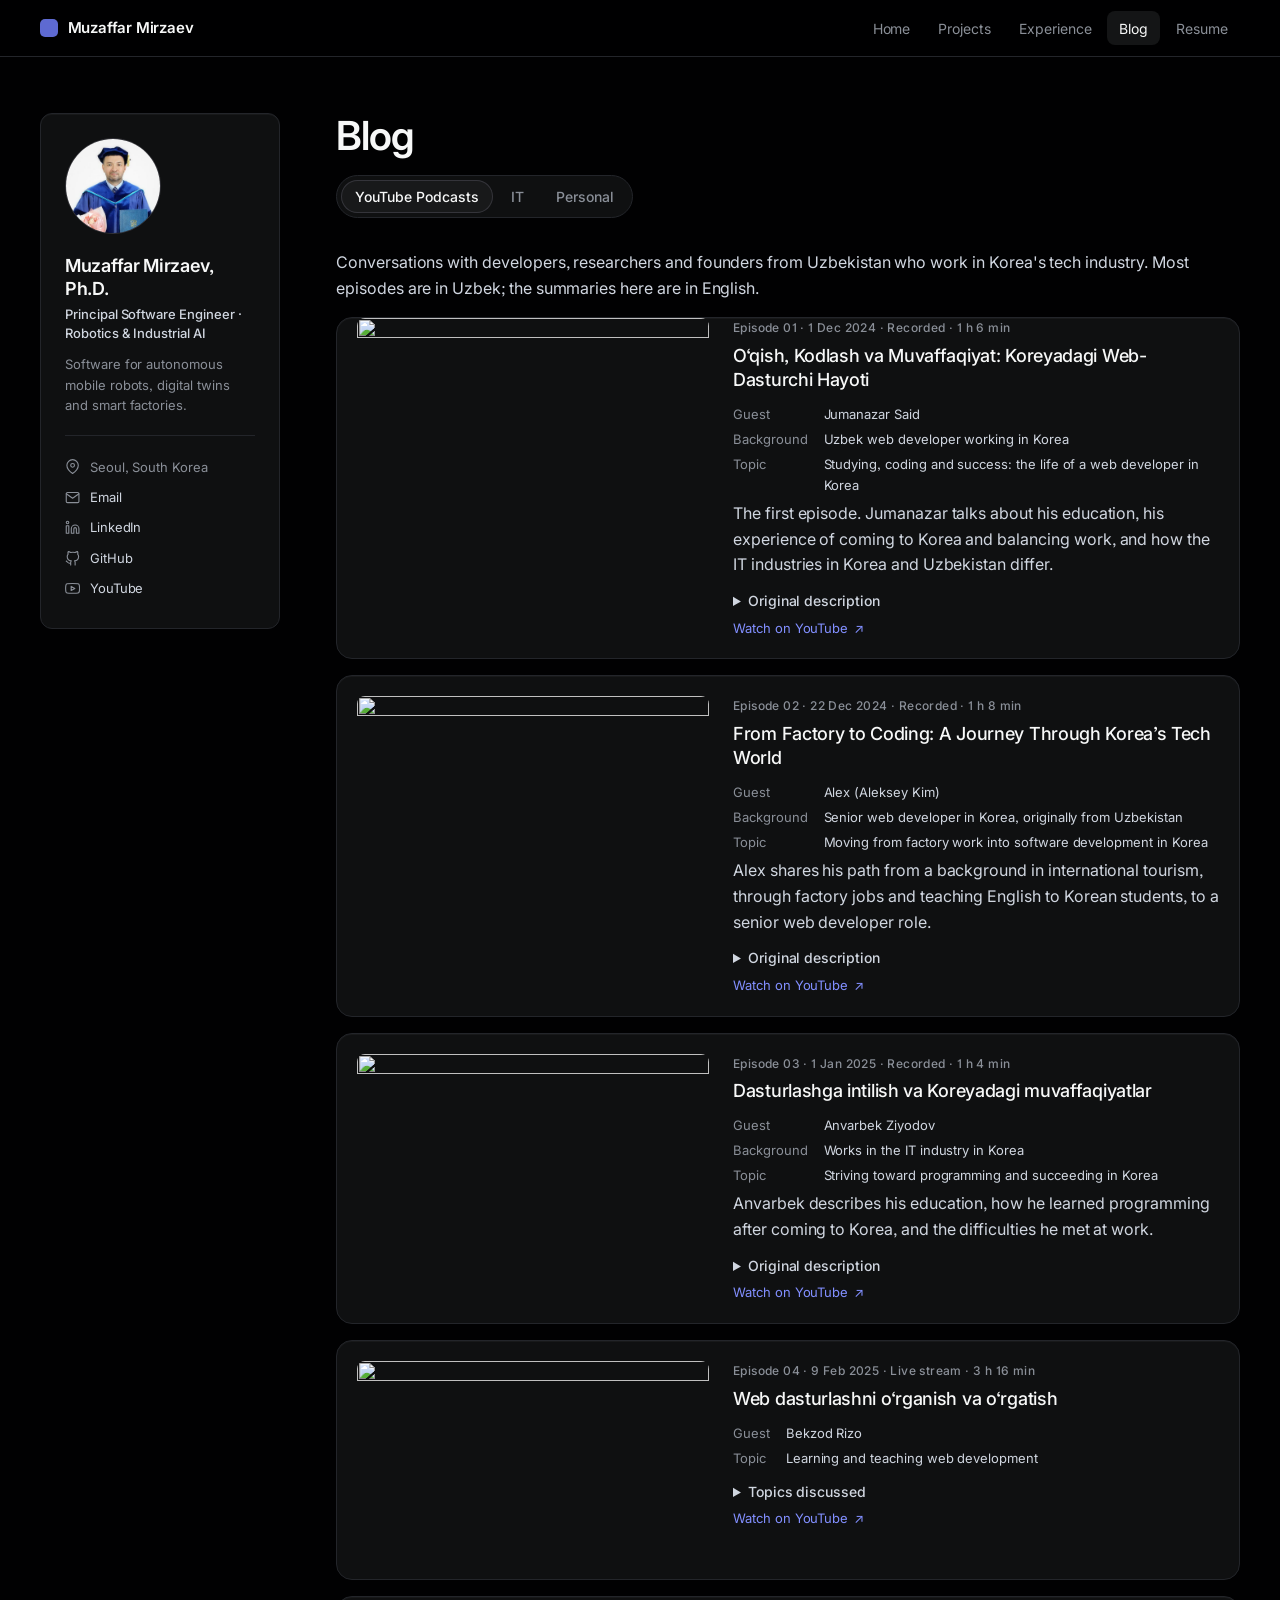
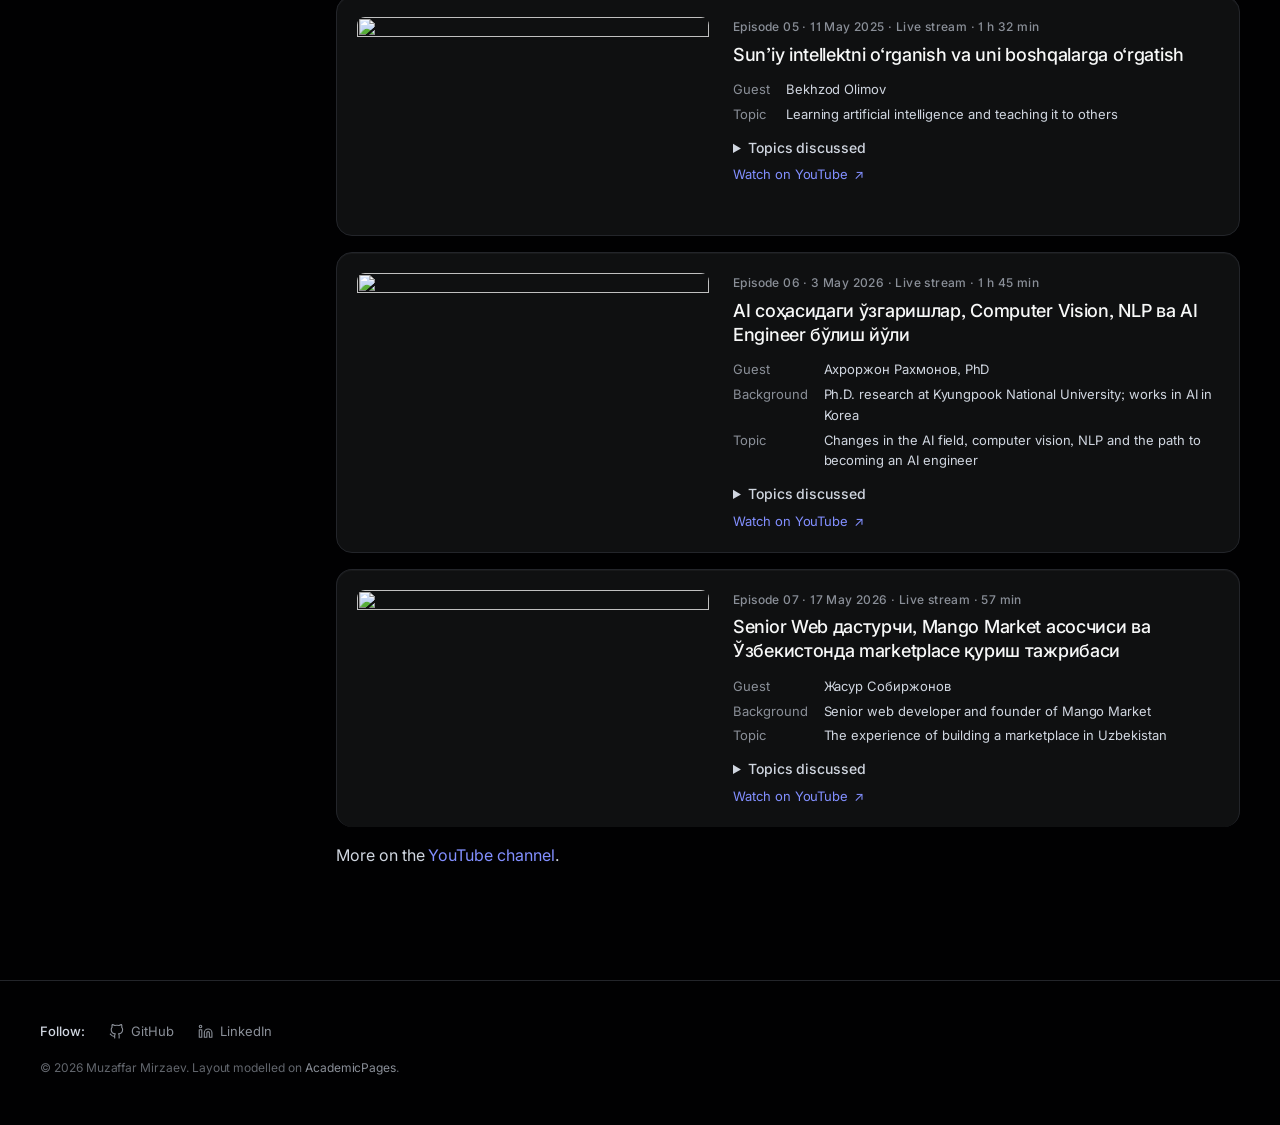
==== commit 0a724c4c: "Restyle site with Linear design system from awesome-design-md Add the Linear DESIGN.md as the projec" ====
--- a/blog/index.html
+++ b/blog/index.html
@@ -15,12 +15,12 @@
     <meta property="og:image" content="https://mmp17.github.io/portfolio/images/avatar.jpg">
     <meta property="og:image:alt" content="Portrait of Muzaffar Mirzaev">
     <meta name="twitter:card" content="summary">
-    <meta name="theme-color" content="#000000">
+    <meta name="theme-color" content="#010102">
     <link rel="icon" href="../images/favicon.png" type="image/png">
     <link rel="apple-touch-icon" href="../images/favicon.png">
     <link rel="preconnect" href="https://fonts.googleapis.com">
     <link rel="preconnect" href="https://fonts.gstatic.com" crossorigin>
-    <link rel="stylesheet" href="https://fonts.googleapis.com/css2?family=Barlow:wght@400;500;700&family=Barlow+Semi+Condensed:wght@600;700&display=swap">
+    <link rel="stylesheet" href="https://fonts.googleapis.com/css2?family=Inter:wght@400;500;600&family=JetBrains+Mono:wght@400&display=swap">
     <link rel="stylesheet" href="../assets/css/style.css">
     <script>document.documentElement.className = 'js';</script>
   </head>
--- a/assets/css/style.css
+++ b/assets/css/style.css
@@ -1,27 +1,39 @@
-/* Muzaffar Mirzaev — portfolio. Visual system follows the SpaceX design analysis in DESIGN.md. */
+/* Muzaffar Mirzaev — portfolio. Visual system follows the Linear design analysis in DESIGN.md. */
 
 :root {
-  /* Colour: black, white and the photography. */
-  --night: #000;
-  --night-soft: #0a0a0a;
-  --white: #fff;
-  --cool: #f0f0fa;
-  --mute: rgba(240, 240, 250, 0.68);
-  --hairline: #3a3a3f;
+  /* Colour */
+  --primary: #5e6ad2;
+  --primary-hover: #828fff;
+  --primary-focus: #5e69d1;
+  --on-primary: #fff;
+  --ink: #f7f8f8;
+  --ink-muted: #d0d6e0;
+  --ink-subtle: #8a8f98;
+  --ink-tertiary: #62666d;
+  --canvas: #010102;
+  --surface-1: #0f1011;
+  --surface-2: #141516;
+  --surface-3: #18191a;
+  --hairline: #23252a;
+  --hairline-strong: #34343a;
+  --success: #27a644;
+  --edge: inset 0 1px 0 rgba(255, 255, 255, 0.04);
 
   /* Type */
-  --font-display: "Barlow Semi Condensed", "D-DIN-Bold", "Arial Narrow", Arial, sans-serif;
-  --font: "Barlow", "D-DIN", Arial, Verdana, sans-serif;
+  --font: "Inter", "SF Pro Display", -apple-system, system-ui, "Segoe UI", Roboto, sans-serif;
+  --font-mono: "JetBrains Mono", ui-monospace, "SF Mono", Menlo, monospace;
 
   /* Shape */
   --radius-xs: 4px;
-  --radius-sm: 8px;
-  --radius-pill: 32px;
+  --radius-md: 8px;
+  --radius-lg: 12px;
+  --radius-xl: 16px;
+  --radius-pill: 9999px;
 
   /* Layout */
   --gutter: max(1.5rem, calc((100% - 1200px) / 2));
   --sidebar: 15rem;
-  --nav-height: 72px;
+  --nav-height: 56px;
 }
 
 *,
@@ -33,52 +45,49 @@
 html {
   font-size: 16px;
   -webkit-text-size-adjust: 100%;
-  background: var(--night);
+  background: var(--canvas);
 }
 
 body {
   margin: 0;
-  background: var(--night);
-  color: var(--cool);
+  background: var(--canvas);
+  color: var(--ink-muted);
   font-family: var(--font);
   font-size: 16px;
-  line-height: 1.7;
-  letter-spacing: 0.32px;
+  font-feature-settings: "cv01", "ss03";
+  line-height: 1.6;
+  letter-spacing: -0.05px;
   -webkit-font-smoothing: antialiased;
   -moz-osx-font-smoothing: grayscale;
 }
 
-/* Links are white with a persistent underline. */
 a {
-  color: var(--white);
-  text-decoration: underline;
-  text-decoration-color: rgba(255, 255, 255, 0.45);
-  text-underline-offset: 3px;
+  color: var(--primary-hover);
+  text-decoration: none;
 }
 
 a:hover {
-  text-decoration-color: var(--white);
+  color: var(--ink);
 }
 
 a:focus-visible,
 button:focus-visible,
 summary:focus-visible {
-  outline: 2px solid var(--white);
-  outline-offset: 3px;
+  outline: 2px solid rgba(94, 105, 209, 0.6);
+  outline-offset: 2px;
+  border-radius: var(--radius-xs);
 }
 
 h1,
 h2,
 h3 {
-  color: var(--white);
-  font-family: var(--font-display);
-  font-weight: 700;
-  text-transform: uppercase;
+  color: var(--ink);
+  font-weight: 600;
 }
 
 strong {
-  color: var(--white);
-  font-weight: 700;
+  color: var(--ink);
+  font-weight: 500;
 }
 
 hr {
@@ -88,8 +97,8 @@
 }
 
 ::selection {
-  background: var(--white);
-  color: var(--night);
+  background: rgba(94, 106, 210, 0.45);
+  color: var(--ink);
 }
 
 .skip-link {
@@ -97,21 +106,24 @@
   top: 0;
   left: -999rem;
   z-index: 40;
-  padding: 0.75rem 1rem;
-  background: var(--white);
-  color: var(--night);
+  padding: 0.6rem 1rem;
+  background: var(--primary);
+  color: var(--on-primary);
 }
 
 .skip-link:focus {
   left: 0;
 }
 
-/* Overlay nav: transparent black, all-caps items. */
+/* Top nav: sticky dark bar, hairline below. */
 .masthead {
   position: sticky;
   top: 0;
   z-index: 30;
-  background: rgba(0, 0, 0, 0.92);
+  border-bottom: 1px solid var(--hairline);
+  background: rgba(1, 1, 2, 0.8);
+  -webkit-backdrop-filter: blur(16px);
+  backdrop-filter: blur(16px);
 }
 
 .masthead__inner {
@@ -123,75 +135,80 @@
   padding: 0 var(--gutter);
 }
 
+/* Brand mark: a small lavender tile before the name. */
 .masthead__brand {
-  color: var(--white);
-  font-family: var(--font-display);
-  font-size: 20px;
-  font-weight: 700;
-  letter-spacing: 3px;
-  text-decoration: none;
-  text-transform: uppercase;
+  display: inline-flex;
+  align-items: center;
+  gap: 0.6rem;
+  color: var(--ink);
+  font-size: 15px;
+  font-weight: 600;
+  letter-spacing: -0.2px;
   white-space: nowrap;
+}
+
+.masthead__brand::before {
+  width: 18px;
+  height: 18px;
+  border-radius: 5px;
+  background: var(--primary);
+  content: "";
+}
+
+.masthead__brand:hover {
+  color: var(--ink);
 }
 
 .site-nav ul {
   display: flex;
-  gap: 2rem;
+  gap: 0.25rem;
   margin: 0;
   padding: 0;
   list-style: none;
 }
 
 .site-nav a {
-  position: relative;
   display: block;
-  padding: 0.5rem 0;
-  color: var(--white);
-  font-size: 13px;
-  font-weight: 700;
-  line-height: 1;
-  letter-spacing: 1.17px;
-  text-decoration: none;
-  text-transform: uppercase;
-}
-
-.site-nav a::after {
-  position: absolute;
-  left: 0;
-  right: 0;
-  bottom: 0;
-  height: 1px;
-  background: var(--white);
-  transform: scaleX(0);
-  transform-origin: left;
-  transition: transform 0.25s ease;
-  content: "";
-}
-
-.site-nav a:hover::after,
-.site-nav a[aria-current="page"]::after {
-  transform: scaleX(1);
+  padding: 0.4rem 0.75rem;
+  border-radius: var(--radius-md);
+  color: var(--ink-subtle);
+  font-size: 14px;
+  line-height: 1.5;
+}
+
+.site-nav a:hover {
+  color: var(--ink);
+}
+
+.site-nav a[aria-current="page"] {
+  background: var(--surface-2);
+  color: var(--ink);
 }
 
 .nav-toggle {
   display: none;
-  width: 2.75rem;
-  height: 2.75rem;
+  width: 2.5rem;
+  height: 2.5rem;
   margin-right: -0.5rem;
   padding: 0;
   border: 0;
+  border-radius: var(--radius-md);
   background: none;
   cursor: pointer;
+}
+
+.nav-toggle:hover {
+  background: var(--surface-2);
 }
 
 .nav-toggle span,
 .nav-toggle span::before,
 .nav-toggle span::after {
   display: block;
-  width: 1.5rem;
-  height: 2px;
+  width: 1.1rem;
+  height: 1.5px;
   margin: 0 auto;
-  background: var(--white);
+  background: var(--ink);
   content: "";
 }
 
@@ -206,65 +223,66 @@
 }
 
 .nav-toggle span::before {
-  top: -7px;
+  top: -5px;
 }
 
 .nav-toggle span::after {
-  top: 7px;
+  top: 5px;
 }
 
 /* Page frame: sidebar + content */
 .main {
   display: grid;
   grid-template-columns: var(--sidebar) minmax(0, 1fr);
-  gap: 4rem;
+  gap: 3.5rem;
   align-items: start;
-  padding: 3rem var(--gutter) 6rem;
+  padding: 3.5rem var(--gutter) 6rem;
 }
 
 .sidebar {
   position: sticky;
   top: calc(var(--nav-height) + 1.5rem);
+  padding: 1.5rem;
+  border: 1px solid var(--hairline);
+  border-radius: var(--radius-lg);
+  background: var(--surface-1);
+  box-shadow: var(--edge);
 }
 
 .author__avatar {
   display: block;
   width: 100%;
-  max-width: 9rem;
+  max-width: 6rem;
   height: auto;
   aspect-ratio: 1 / 1;
+  border: 1px solid var(--hairline-strong);
   border-radius: 50%;
   object-fit: cover;
   object-position: center top;
-  filter: grayscale(1) contrast(1.05);
 }
 
 .author__name {
-  margin: 1.25rem 0 0.5rem;
-  color: var(--white);
-  font-family: var(--font-display);
-  font-size: 22px;
-  font-weight: 700;
-  line-height: 1.15;
-  letter-spacing: 1px;
-  text-transform: uppercase;
+  margin: 1.25rem 0 0.25rem;
+  color: var(--ink);
+  font-size: 18px;
+  font-weight: 600;
+  line-height: 1.3;
+  letter-spacing: -0.3px;
 }
 
 .author__title {
   margin: 0 0 0.75rem;
-  color: var(--white);
-  font-size: 12px;
-  font-weight: 700;
-  line-height: 1.6;
-  letter-spacing: 0.96px;
-  text-transform: uppercase;
+  color: var(--ink-muted);
+  font-size: 13px;
+  font-weight: 500;
+  line-height: 1.45;
 }
 
 .author__bio {
   margin: 0 0 1.25rem;
-  color: var(--mute);
-  font-size: 14px;
-  line-height: 1.6;
+  color: var(--ink-subtle);
+  font-size: 13px;
+  line-height: 1.55;
 }
 
 .author__follow {
@@ -276,35 +294,32 @@
   padding: 1rem 0 0;
   border-top: 1px solid var(--hairline);
   list-style: none;
-  font-size: 12px;
-  letter-spacing: 0.96px;
-  text-transform: uppercase;
+  font-size: 13px;
 }
 
 .author__urls li {
   display: flex;
   align-items: center;
-  gap: 0.7rem;
+  gap: 0.6rem;
   padding: 0.3rem 0;
-  color: var(--mute);
+  color: var(--ink-subtle);
 }
 
 .author__urls a {
-  color: var(--white);
-  text-decoration: none;
+  color: var(--ink-muted);
 }
 
 .author__urls a:hover {
-  text-decoration: underline;
+  color: var(--ink);
 }
 
 .icon {
   flex: 0 0 auto;
-  width: 1rem;
-  height: 1rem;
+  width: 0.95rem;
+  height: 0.95rem;
   fill: none;
   stroke: currentColor;
-  stroke-width: 1.5;
+  stroke-width: 1.75;
   stroke-linecap: round;
   stroke-linejoin: round;
 }
@@ -312,28 +327,29 @@
 /* Content */
 .content h1 {
   margin: 0 0 1rem;
-  font-size: 60px;
-  line-height: 1;
-  letter-spacing: 1.2px;
+  font-size: 40px;
+  line-height: 1.15;
+  letter-spacing: -1px;
 }
 
 .content h2 {
-  margin: 5rem 0 1.5rem;
-  font-size: 40px;
-  line-height: 1.05;
-  letter-spacing: 0.96px;
+  margin: 4.5rem 0 1.5rem;
+  font-size: 28px;
+  line-height: 1.2;
+  letter-spacing: -0.6px;
 }
 
 /* Anchored headings and cards stop below the sticky nav. */
 .content [id] {
-  scroll-margin-top: calc(var(--nav-height) + 1rem);
+  scroll-margin-top: calc(var(--nav-height) + 1.5rem);
 }
 
 .content h3 {
   margin: 1.5rem 0 0.35rem;
-  font-size: 22px;
-  line-height: 1.2;
-  letter-spacing: 0.6px;
+  font-size: 18px;
+  font-weight: 500;
+  line-height: 1.3;
+  letter-spacing: -0.3px;
 }
 
 .content h1 + hr,
@@ -346,154 +362,166 @@
 }
 
 .lead {
-  color: var(--white);
-  font-size: 19px;
-  line-height: 1.6;
+  color: var(--ink-muted);
+  font-size: 18px;
+  line-height: 1.5;
+  letter-spacing: -0.1px;
 }
 
 .note {
-  color: var(--mute);
+  color: var(--ink-subtle);
   font-size: 13px;
 }
 
-/* Home page introduction: a title card. */
+/* Home page introduction */
 .hero {
   margin-bottom: 4rem;
-  padding: 2rem 0 3.5rem;
-  border-bottom: 1px solid var(--hairline);
+  padding-top: 1rem;
 }
 
 .content .hero__name {
-  margin: 0 0 1.25rem;
-  color: var(--mute);
-  font-size: 12px;
-  font-weight: 700;
-  line-height: 2;
-  letter-spacing: 2px;
-  text-transform: uppercase;
+  display: inline-flex;
+  align-items: center;
+  gap: 0.5rem;
+  margin: 0 0 1.5rem;
+  padding: 0.25rem 0.75rem 0.25rem 0.6rem;
+  border: 1px solid var(--hairline);
+  border-radius: var(--radius-pill);
+  background: var(--surface-1);
+  color: var(--ink-muted);
+  font-size: 13px;
+  font-weight: 500;
+  letter-spacing: 0.2px;
+}
+
+.content .hero__name::before {
+  width: 6px;
+  height: 6px;
+  border-radius: 50%;
+  background: var(--success);
+  content: "";
 }
 
 .content .hero h1 {
   margin: 0;
-  font-size: 80px;
-  line-height: 0.95;
-  letter-spacing: 1.6px;
+  font-size: 56px;
+  line-height: 1.08;
+  letter-spacing: -1.8px;
 }
 
 .hero__focus {
   display: block;
-  margin-top: 0.75rem;
-  color: var(--mute);
-  font-size: 40px;
-  line-height: 1;
-  letter-spacing: 1.2px;
+  color: var(--ink-subtle);
 }
 
 .content .hero__lead {
   max-width: 36rem;
-  margin: 2rem 0 2.5rem;
-  color: var(--cool);
-  font-size: 19px;
-  line-height: 1.6;
+  margin: 1.5rem 0 2rem;
+  color: var(--ink-muted);
+  font-size: 18px;
+  line-height: 1.5;
+  letter-spacing: -0.1px;
 }
 
 .actions {
   display: flex;
   flex-wrap: wrap;
-  gap: 1rem;
-}
-
-/* Buttons: ghost outlined pills; they fill white on hover. */
+  gap: 0.75rem;
+}
+
+/* Buttons: 8px corners; lavender primary, charcoal secondary. */
 .button {
   display: inline-flex;
   align-items: center;
-  min-height: 50px;
-  padding: 18px 28px;
-  border: 1px solid var(--white);
-  border-radius: var(--radius-pill);
-  background: transparent;
-  color: var(--white);
-  font-size: 13px;
-  font-weight: 700;
-  line-height: 0.94;
-  letter-spacing: 1.17px;
-  text-decoration: none;
-  text-transform: uppercase;
-  transition: background 0.2s ease, color 0.2s ease;
+  min-height: 40px;
+  padding: 8px 16px;
+  border: 1px solid var(--hairline-strong);
+  border-radius: var(--radius-md);
+  background: var(--surface-1);
+  color: var(--ink);
+  font-size: 14px;
+  font-weight: 500;
+  line-height: 1.2;
+  box-shadow: var(--edge);
 }
 
 .button:hover {
-  background: var(--white);
-  color: var(--night);
-}
-
-.button:not(.button--primary) {
-  border-color: var(--hairline);
-}
-
-.button:not(.button--primary):hover {
-  border-color: var(--white);
-}
-
-/* Focus areas: numbered spec list. */
+  background: var(--surface-3);
+  color: var(--ink);
+}
+
+.button--primary {
+  border-color: var(--primary);
+  background: var(--primary);
+  color: var(--on-primary);
+  box-shadow: inset 0 1px 0 rgba(255, 255, 255, 0.15);
+}
+
+.button--primary:hover {
+  border-color: var(--primary-hover);
+  background: var(--primary-hover);
+  color: var(--on-primary);
+}
+
+.button--primary:active {
+  background: var(--primary-focus);
+}
+
+/* Focus areas: feature cards. */
 .focus-list {
   display: grid;
   grid-template-columns: repeat(3, minmax(0, 1fr));
-  gap: 0 2.5rem;
+  gap: 1rem;
   margin: 0 0 1em;
   padding: 0;
   list-style: none;
-  counter-reset: focus;
 }
 
 .focus-list li {
-  padding: 1.5rem 0 2rem;
-  border-top: 1px solid var(--hairline);
-  color: var(--mute);
-  font-size: 15px;
-  line-height: 1.6;
-  counter-increment: focus;
-}
-
-.focus-list li::before {
-  display: block;
-  margin-bottom: 0.75rem;
-  color: var(--mute);
-  font-size: 12px;
-  font-weight: 700;
-  letter-spacing: 0.96px;
-  content: "0" counter(focus);
+  padding: 1.5rem;
+  border: 1px solid var(--hairline);
+  border-radius: var(--radius-lg);
+  background: var(--surface-1);
+  box-shadow: var(--edge);
+  color: var(--ink-subtle);
+  font-size: 14px;
+  line-height: 1.55;
 }
 
 .focus-list strong {
   display: block;
   margin-bottom: 0.5rem;
-  font-family: var(--font-display);
-  font-size: 20px;
-  line-height: 1.2;
-  letter-spacing: 0.8px;
-  text-transform: uppercase;
-}
-
+  color: var(--ink);
+  font-size: 16px;
+  font-weight: 500;
+  letter-spacing: -0.2px;
+}
+
+/* In-page anchors as a pill toggle row. */
 .page-nav {
-  display: flex;
+  display: inline-flex;
   flex-wrap: wrap;
-  gap: 0.5rem 2rem;
-  margin-top: 1.5rem;
-  font-size: 12px;
-  font-weight: 700;
-  letter-spacing: 1.17px;
-  text-transform: uppercase;
+  gap: 0.25rem;
+  margin-top: 1rem;
+  padding: 0.25rem;
+  border: 1px solid var(--hairline);
+  border-radius: var(--radius-lg);
+  background: var(--surface-1);
+  font-size: 13px;
 }
 
 .page-nav a {
-  text-decoration: none;
+  padding: 0.35rem 0.85rem;
+  border-radius: var(--radius-md);
+  color: var(--ink-subtle);
 }
 
 .page-nav a:hover {
-  text-decoration: underline;
-}
-
+  background: var(--surface-2);
+  color: var(--ink);
+}
+
+/* Lists read as changelog rows. */
 .content-list {
   margin: 0 0 1em;
   padding: 0;
@@ -515,16 +543,17 @@
 
 .content-list strong {
   display: block;
-  font-weight: 700;
+  color: var(--ink);
+  font-weight: 500;
   line-height: 1.5;
 }
 
 .content-list strong a {
-  text-decoration: none;
+  color: var(--ink);
 }
 
 .content-list strong a:hover {
-  text-decoration: underline;
+  color: var(--primary-hover);
 }
 
 .item-desc {
@@ -534,44 +563,45 @@
 
 .item-meta {
   display: block;
-  margin-top: 0.5em;
-  color: var(--mute);
+  margin-top: 0.4em;
+  color: var(--ink-subtle);
   font-size: 13px;
 }
 
 .content-list--compact {
   display: grid;
   grid-template-columns: repeat(2, minmax(0, 1fr));
-  gap: 0 2.5rem;
+  gap: 0 2rem;
 }
 
 .content-list--compact > li {
-  font-size: 15px;
+  font-size: 14px;
 }
 
 /* Projects */
 .project {
-  padding: 2rem 0;
+  padding: 1.75rem 0;
   border-bottom: 1px solid var(--hairline);
 }
 
 .project h3 {
   margin: 0;
-  font-size: 26px;
-  line-height: 1.15;
+  font-size: 20px;
+  font-weight: 500;
+  letter-spacing: -0.4px;
 }
 
 .project h3 a {
-  text-decoration: none;
+  color: var(--ink);
 }
 
 .project h3 a:hover {
-  text-decoration: underline;
+  color: var(--primary-hover);
 }
 
 .project .role__meta {
   display: block;
-  margin-top: 0.5rem;
+  margin-top: 0.35rem;
 }
 
 .content .project__summary {
@@ -580,40 +610,37 @@
 
 .content .project__note {
   margin: 0.75rem 0 0;
-  color: var(--mute);
+  color: var(--ink-subtle);
   font-size: 13px;
 }
 
 .project--flagship {
   margin: 1rem 0 0.5rem;
-  padding: 2.5rem;
+  padding: 2rem;
   border: 1px solid var(--hairline);
-  border-radius: var(--radius-xs);
-  background: var(--night-soft);
+  border-radius: var(--radius-xl);
+  background: var(--surface-1);
+  box-shadow: var(--edge);
 }
 
 .project--flagship h3 {
-  font-size: 40px;
-  line-height: 1;
-  letter-spacing: 1px;
+  font-size: 28px;
+  font-weight: 600;
+  letter-spacing: -0.6px;
 }
 
 .case {
   display: grid;
-  grid-template-columns: 10rem minmax(0, 1fr);
-  gap: 1.25rem 2rem;
-  margin: 2rem 0 0;
-  font-size: 15px;
-  line-height: 1.65;
+  grid-template-columns: 9rem minmax(0, 1fr);
+  gap: 1rem 1.5rem;
+  margin: 1.75rem 0 0;
+  font-size: 14px;
+  line-height: 1.6;
 }
 
 .case dt {
-  color: var(--white);
-  font-size: 12px;
-  font-weight: 700;
-  line-height: 2.1;
-  letter-spacing: 0.96px;
-  text-transform: uppercase;
+  color: var(--ink-subtle);
+  font-weight: 500;
 }
 
 .case dd {
@@ -626,45 +653,59 @@
 }
 
 .case li {
-  margin-bottom: 0.4rem;
-}
-
-/* Status: outlined caps tags; line style carries the state. */
+  margin-bottom: 0.35rem;
+}
+
+.case li::marker,
+.role li::marker,
+.item-topics li::marker {
+  color: var(--ink-tertiary);
+}
+
+/* Status badges: pill with a state dot. */
 .status {
-  display: inline-block;
-  padding: 0.3rem 0.75rem;
-  border: 1px solid var(--white);
+  display: inline-flex;
+  align-items: center;
+  gap: 0.4rem;
+  padding: 2px 9px 2px 7px;
+  border: 1px solid var(--hairline);
   border-radius: var(--radius-pill);
-  color: var(--white);
-  font-size: 11px;
-  font-weight: 700;
-  line-height: 1.2;
-  letter-spacing: 0.96px;
-  text-transform: uppercase;
+  background: var(--surface-2);
+  color: var(--ink-muted);
+  font-size: 12px;
+  font-weight: 500;
+  line-height: 1.6;
   white-space: nowrap;
 }
 
-.status--implemented {
-  background: var(--white);
-  color: var(--night);
-}
-
-.status--prototype {
-  border-style: dashed;
-}
-
-.status--planned {
-  border-color: var(--hairline);
-  color: var(--mute);
-}
-
+.status::before {
+  width: 7px;
+  height: 7px;
+  border-radius: 50%;
+  background: var(--primary);
+  content: "";
+}
+
+.status--implemented::before {
+  background: var(--success);
+}
+
+.status--prototype::before {
+  background: var(--primary-hover);
+}
+
+.status--planned::before {
+  border: 1.5px solid var(--ink-subtle);
+  background: transparent;
+}
+
+/* Dates in mono, like changelog versions. */
 .activity-date,
 .role__meta {
-  color: var(--mute);
-  font-size: 12px;
-  font-weight: 700;
-  letter-spacing: 0.96px;
-  text-transform: uppercase;
+  color: var(--ink-subtle);
+  font-family: var(--font-mono);
+  font-size: 12.5px;
+  letter-spacing: 0;
 }
 
 .activity-date {
@@ -701,12 +742,12 @@
 .table {
   width: 100%;
   border-collapse: collapse;
-  font-size: 15px;
+  font-size: 14px;
 }
 
 .table th,
 .table td {
-  padding: 0.85rem 1rem 0.85rem 0;
+  padding: 0.75rem 1rem 0.75rem 0;
   border-bottom: 1px solid var(--hairline);
   text-align: left;
   vertical-align: top;
@@ -714,28 +755,22 @@
 
 .table th {
   width: 12rem;
-  color: var(--white);
-  font-size: 12px;
-  font-weight: 700;
-  letter-spacing: 0.96px;
-  text-transform: uppercase;
+  color: var(--ink);
+  font-weight: 500;
   white-space: nowrap;
 }
 
 .table--status {
   margin-top: 1.5rem;
-  font-size: 14px;
+  font-size: 13px;
 }
 
 .table--status caption {
   padding-bottom: 0.75rem;
-  color: var(--white);
-  font-family: var(--font-display);
-  font-size: 18px;
-  font-weight: 700;
-  letter-spacing: 0.6px;
+  color: var(--ink);
+  font-size: 15px;
+  font-weight: 500;
   text-align: left;
-  text-transform: uppercase;
 }
 
 .table--status th {
@@ -744,7 +779,8 @@
 }
 
 .table--status thead th {
-  color: var(--mute);
+  color: var(--ink-subtle);
+  font-size: 12px;
 }
 
 .map-embed iframe {
@@ -753,16 +789,20 @@
   height: 280px;
   margin-top: 1rem;
   border: 1px solid var(--hairline);
-  border-radius: var(--radius-xs);
-  filter: grayscale(1) invert(0.92) contrast(0.9);
-}
-
-/* Blog tabs: caps labels with an underline on the active one. */
+  border-radius: var(--radius-lg);
+}
+
+/* Blog tabs: pill toggle; selected lifts onto surface-2. */
 .tabs {
   display: none;
-  gap: 2rem;
+  gap: 0.25rem;
+  width: fit-content;
+  max-width: 100%;
   margin-bottom: 2rem;
-  border-bottom: 1px solid var(--hairline);
+  padding: 0.25rem;
+  border: 1px solid var(--hairline);
+  border-radius: var(--radius-pill);
+  background: var(--surface-1);
   overflow-x: auto;
 }
 
@@ -772,29 +812,27 @@
 
 .tabs__tab {
   flex: 0 0 auto;
-  margin-bottom: -1px;
-  padding: 1rem 0;
+  padding: 6px 14px;
   border: 0;
-  border-bottom: 2px solid transparent;
-  background: none;
-  color: var(--mute);
+  border-radius: var(--radius-pill);
+  background: transparent;
+  color: var(--ink-subtle);
   font: inherit;
-  font-size: 13px;
-  font-weight: 700;
-  line-height: 1;
-  letter-spacing: 1.17px;
-  text-transform: uppercase;
+  font-size: 14px;
+  font-weight: 500;
+  line-height: 1.5;
   white-space: nowrap;
   cursor: pointer;
 }
 
 .tabs__tab:hover {
-  color: var(--white);
+  color: var(--ink);
 }
 
 .tabs__tab[aria-selected="true"] {
-  border-bottom-color: var(--white);
-  color: var(--white);
+  background: var(--surface-3);
+  box-shadow: inset 0 0 0 1px var(--hairline-strong);
+  color: var(--ink);
 }
 
 /* With scripting off, every panel is shown and needs its own heading. */
@@ -809,13 +847,11 @@
 
 .item-eyebrow {
   display: block;
-  margin: 0 0 0.5rem;
-  color: var(--mute);
+  margin: 0 0 0.4rem;
+  color: var(--ink-subtle);
   font-size: 12px;
-  font-weight: 700;
-  line-height: 1.6;
-  letter-spacing: 0.96px;
-  text-transform: uppercase;
+  font-weight: 500;
+  letter-spacing: 0.4px;
 }
 
 .facts {
@@ -823,16 +859,11 @@
   grid-template-columns: auto minmax(0, 1fr);
   gap: 0.25rem 1rem;
   margin: 0.75rem 0 0;
-  font-size: 14px;
+  font-size: 13px;
 }
 
 .facts dt {
-  color: var(--white);
-  font-size: 12px;
-  font-weight: 700;
-  line-height: 1.95;
-  letter-spacing: 0.96px;
-  text-transform: uppercase;
+  color: var(--ink-subtle);
 }
 
 .facts dd {
@@ -845,12 +876,13 @@
 }
 
 .content summary {
-  color: var(--white);
-  font-size: 12px;
-  font-weight: 700;
-  letter-spacing: 1.17px;
-  text-transform: uppercase;
+  color: var(--ink-muted);
+  font-weight: 500;
   cursor: pointer;
+}
+
+.content summary:hover {
+  color: var(--ink);
 }
 
 .content details p {
@@ -867,41 +899,40 @@
 }
 
 .article {
-  max-width: 44rem;
+  max-width: 42rem;
 }
 
 .article figure {
-  margin: 2.5rem 0;
+  margin: 2rem 0;
 }
 
 .article figure img {
   display: block;
   max-width: 100%;
   height: auto;
-  border-radius: var(--radius-xs);
+  border: 1px solid var(--hairline);
+  border-radius: var(--radius-xl);
 }
 
 .article figcaption {
   margin-top: 0.5rem;
-  color: var(--mute);
+  color: var(--ink-subtle);
   font-size: 13px;
 }
 
 .article pre {
   padding: 1rem 1.25rem;
   border: 1px solid var(--hairline);
-  border-radius: var(--radius-xs);
-  background: var(--night-soft);
-  font-size: 14px;
+  border-radius: var(--radius-lg);
+  background: var(--surface-1);
+  font-size: 13px;
   line-height: 1.6;
-  letter-spacing: 0;
   overflow-x: auto;
 }
 
 .article code {
-  font-family: ui-monospace, SFMono-Regular, Menlo, Consolas, monospace;
-  font-size: 0.9em;
-  letter-spacing: 0;
+  font-family: var(--font-mono);
+  font-size: 0.875em;
 }
 
 .article footer {
@@ -915,22 +946,15 @@
 .video-list > .video-card,
 .post-list > .post-card {
   display: grid;
-  grid-template-columns: 23rem minmax(0, 1fr);
-  gap: 2rem;
+  grid-template-columns: 22rem minmax(0, 1fr);
+  gap: 1.5rem;
   align-items: start;
-  margin-bottom: 0;
-  padding: 2rem 0;
-  border-bottom: 1px solid var(--hairline);
-}
-
-.video-list > .video-card:first-child,
-.post-list > .post-card:first-child {
-  padding-top: 0.5rem;
-}
-
-.video-list > .video-card:last-child,
-.post-list > .post-card:last-child {
-  border-bottom: 0;
+  margin-bottom: 1rem;
+  padding: 1.25rem;
+  border: 1px solid var(--hairline);
+  border-radius: var(--radius-xl);
+  background: var(--surface-1);
+  box-shadow: var(--edge);
 }
 
 .video-card__thumb img,
@@ -940,79 +964,66 @@
   width: 100%;
   height: auto;
   aspect-ratio: 16 / 9;
-  border-radius: var(--radius-xs);
+  border-radius: var(--radius-md);
   object-fit: cover;
 }
 
 .video-card strong,
 .post-card strong {
-  font-family: var(--font-display);
-  font-size: 24px;
-  line-height: 1.15;
-  letter-spacing: 0.6px;
-  text-transform: uppercase;
+  font-size: 18px;
+  font-weight: 500;
+  line-height: 1.35;
+  letter-spacing: -0.3px;
 }
 
 .video-card strong a,
 .post-card strong a {
-  text-decoration: none;
+  color: var(--ink);
 }
 
 .video-card strong a:hover,
 .post-card strong a:hover {
-  text-decoration: underline;
-}
-
-/* "Watch on YouTube" reads as a caps link with an arrow. */
-.video-card .item-meta a,
-.post-card .item-meta a {
-  font-size: 12px;
-  font-weight: 700;
-  letter-spacing: 1.17px;
-  text-decoration: none;
-  text-transform: uppercase;
+  color: var(--primary-hover);
 }
 
 .video-card .item-meta a::after,
 .post-card .item-meta a::after {
-  margin-left: 0.5rem;
-  content: "\2192";
+  margin-left: 0.35rem;
+  content: "\2197";
 }
 
 .item-date {
-  margin-left: 0.35rem;
-  color: var(--mute);
-  font-family: var(--font);
+  margin-left: 0.25rem;
+  color: var(--ink-subtle);
+  font-family: var(--font-mono);
   font-size: 12px;
-  font-weight: 700;
-  letter-spacing: 0.96px;
+  font-weight: 400;
+  letter-spacing: 0;
   white-space: nowrap;
 }
 
 .post-card__photos {
   display: grid;
   grid-template-columns: repeat(auto-fill, minmax(5rem, 1fr));
-  gap: 4px;
+  gap: 0.4rem;
 }
 
 .post-card__photos img {
   display: block;
   width: 100%;
   aspect-ratio: 1 / 1;
-  border-radius: var(--radius-xs);
+  border-radius: 6px;
   object-fit: cover;
 }
 
 .post-card .item-meta {
-  color: var(--mute);
-  font-size: 12px;
-  font-weight: 700;
-  letter-spacing: 0.96px;
-  text-transform: uppercase;
+  color: var(--ink-subtle);
 }
 
 .post-card__body {
   grid-column: 1 / -1;
+  padding-top: 1.25rem;
+  border-top: 1px solid var(--hairline);
 }
 
 /* Side by side, the photo grid takes its height from the video thumbnail. */
@@ -1054,7 +1065,7 @@
   max-height: 21rem;
   padding-right: 0.25rem;
   overflow-y: auto;
-  scrollbar-color: var(--hairline) transparent;
+  scrollbar-color: var(--hairline-strong) transparent;
 }
 
 @media (min-width: 57.81em) {
@@ -1087,12 +1098,12 @@
   margin: 0;
   padding: 0;
   border: 0;
-  background: var(--night);
-  color: var(--white);
+  background: rgba(1, 1, 2, 0.96);
+  color: var(--ink);
 }
 
 .lightbox::backdrop {
-  background: var(--night);
+  background: #000;
 }
 
 .lightbox__stage {
@@ -1107,19 +1118,18 @@
 .lightbox__image {
   max-width: 100%;
   max-height: 100%;
+  border-radius: var(--radius-lg);
   object-fit: contain;
 }
 
 .lightbox__count {
   position: absolute;
-  top: 1.25rem;
+  top: 1.1rem;
   left: 50%;
   transform: translateX(-50%);
-  color: var(--mute);
-  font-size: 12px;
-  font-weight: 700;
-  letter-spacing: 1.17px;
-  font-variant-numeric: tabular-nums;
+  color: var(--ink-subtle);
+  font-family: var(--font-mono);
+  font-size: 13px;
 }
 
 .lightbox__button {
@@ -1127,26 +1137,23 @@
   display: flex;
   align-items: center;
   justify-content: center;
-  width: 50px;
-  height: 50px;
+  width: 44px;
+  height: 44px;
   padding: 0;
-  border: 1px solid var(--hairline);
-  border-radius: 50%;
-  background: transparent;
-  color: var(--white);
+  border: 1px solid var(--hairline-strong);
+  border-radius: var(--radius-md);
+  background: var(--surface-2);
+  color: var(--ink);
   cursor: pointer;
-  transition: background 0.2s ease, color 0.2s ease;
 }
 
 .lightbox__button:hover {
-  border-color: var(--white);
-  background: var(--white);
-  color: var(--night);
+  background: var(--surface-3);
 }
 
 .lightbox__button .icon {
-  width: 1.25rem;
-  height: 1.25rem;
+  width: 1.15rem;
+  height: 1.15rem;
 }
 
 .lightbox__button--close {
@@ -1184,20 +1191,18 @@
 
 /* Footer */
 .page-footer {
-  padding: 2.5rem var(--gutter);
+  padding: 2.5rem var(--gutter) 3rem;
   border-top: 1px solid var(--hairline);
-  background: var(--night);
-  color: var(--mute);
-  font-size: 12px;
-  letter-spacing: 0.96px;
-  text-transform: uppercase;
+  background: var(--canvas);
+  color: var(--ink-subtle);
+  font-size: 13px;
 }
 
 .page-footer ul {
   display: flex;
   flex-wrap: wrap;
   align-items: center;
-  gap: 0.5rem 2rem;
+  gap: 0.5rem 1.5rem;
   margin: 0 0 1rem;
   padding: 0;
   list-style: none;
@@ -1206,29 +1211,35 @@
 .page-footer li {
   display: flex;
   align-items: center;
-  gap: 0.5rem;
+  gap: 0.45rem;
+}
+
+.page-footer strong {
+  color: var(--ink-muted);
 }
 
 .page-footer a {
-  text-decoration: none;
+  color: var(--ink-subtle);
 }
 
 .page-footer a:hover {
-  text-decoration: underline;
+  color: var(--ink);
 }
 
 .page-footer p {
   margin: 0;
+  color: var(--ink-tertiary);
   font-size: 12px;
-  letter-spacing: 0.4px;
-  text-transform: none;
+}
+
+.page-footer p a {
+  color: var(--ink-subtle);
 }
 
 /* Tablet and below */
 @media (max-width: 57.8em) {
   :root {
     --gutter: 1.5rem;
-    --nav-height: 60px;
   }
 
   .nav-toggle {
@@ -1240,9 +1251,8 @@
     top: 100%;
     left: 0;
     right: 0;
-    height: calc(100vh - var(--nav-height));
-    height: calc(100dvh - var(--nav-height));
-    background: var(--night);
+    border-bottom: 1px solid var(--hairline);
+    background: var(--canvas);
   }
 
   .js .site-nav:not(.is-open) {
@@ -1251,23 +1261,12 @@
 
   .site-nav ul {
     display: block;
-    padding: 1rem var(--gutter);
+    padding: 0.5rem var(--gutter) 1rem;
   }
 
   .site-nav a {
-    padding: 1.1rem 0;
-    border-bottom: 1px solid var(--hairline);
-    font-family: var(--font-display);
-    font-size: 24px;
-    letter-spacing: 1.5px;
-  }
-
-  .site-nav a::after {
-    display: none;
-  }
-
-  .site-nav a[aria-current="page"] {
-    color: var(--mute);
+    padding: 0.7rem 0.75rem;
+    font-size: 15px;
   }
 
   .main {
@@ -1283,13 +1282,12 @@
     align-items: flex-start;
     gap: 1rem;
     margin-bottom: 2.5rem;
-    padding-bottom: 1.5rem;
-    border-bottom: 1px solid var(--hairline);
+    padding: 1.25rem;
   }
 
   .author__avatar {
     flex: 0 0 auto;
-    width: 4.5rem;
+    width: 4rem;
   }
 
   .author__content {
@@ -1312,16 +1310,14 @@
   .js .author__follow {
     display: block;
     width: 100%;
-    min-height: 50px;
-    border: 1px solid var(--hairline);
-    border-radius: var(--radius-pill);
-    background: transparent;
-    color: var(--white);
+    min-height: 44px;
+    border: 1px solid var(--hairline-strong);
+    border-radius: var(--radius-md);
+    background: var(--surface-2);
+    color: var(--ink);
     font: inherit;
-    font-size: 13px;
-    font-weight: 700;
-    letter-spacing: 1.17px;
-    text-transform: uppercase;
+    font-size: 14px;
+    font-weight: 500;
     cursor: pointer;
   }
 
@@ -1335,24 +1331,21 @@
   }
 
   .author__urls li {
-    padding: 0.6rem 0;
+    padding: 0.55rem 0;
   }
 
   .content h1 {
-    font-size: 48px;
+    font-size: 34px;
   }
 
   .content h2 {
     margin-top: 3.5rem;
-    font-size: 32px;
+    font-size: 24px;
   }
 
   .content .hero h1 {
-    font-size: 60px;
-  }
-
-  .hero__focus {
-    font-size: 32px;
+    font-size: 44px;
+    letter-spacing: -1.4px;
   }
 
   .focus-list {
@@ -1360,11 +1353,11 @@
   }
 
   .project--flagship {
-    padding: 1.75rem;
+    padding: 1.5rem;
   }
 
   .project--flagship h3 {
-    font-size: 32px;
+    font-size: 24px;
   }
 
   .table th {
@@ -1380,20 +1373,16 @@
 /* Small phones */
 @media (max-width: 37.5em) {
   :root {
-    --gutter: 1.25rem;
-  }
-
-  .masthead__brand {
-    font-size: 17px;
-    letter-spacing: 2px;
+    --gutter: 1rem;
   }
 
   .content h1 {
-    font-size: 40px;
+    font-size: 30px;
+    letter-spacing: -0.8px;
   }
 
   .content h2 {
-    font-size: 28px;
+    font-size: 22px;
   }
 
   /* The author card directly above already shows the name. */
@@ -1401,20 +1390,13 @@
     display: none;
   }
 
-  .hero {
-    padding-top: 0.5rem;
-  }
-
   .content .hero h1 {
-    font-size: 44px;
-  }
-
-  .hero__focus {
-    font-size: 26px;
+    font-size: 36px;
+    letter-spacing: -1px;
   }
 
   .content .hero__lead {
-    font-size: 17px;
+    font-size: 16px;
   }
 
   .focus-list,
@@ -1422,12 +1404,13 @@
     grid-template-columns: 1fr;
   }
 
+  .video-list > .video-card,
+  .post-list > .post-card {
+    padding: 1rem;
+  }
+
   .project--flagship {
     padding: 1.25rem;
-  }
-
-  .project--flagship h3 {
-    font-size: 28px;
   }
 
   .case {
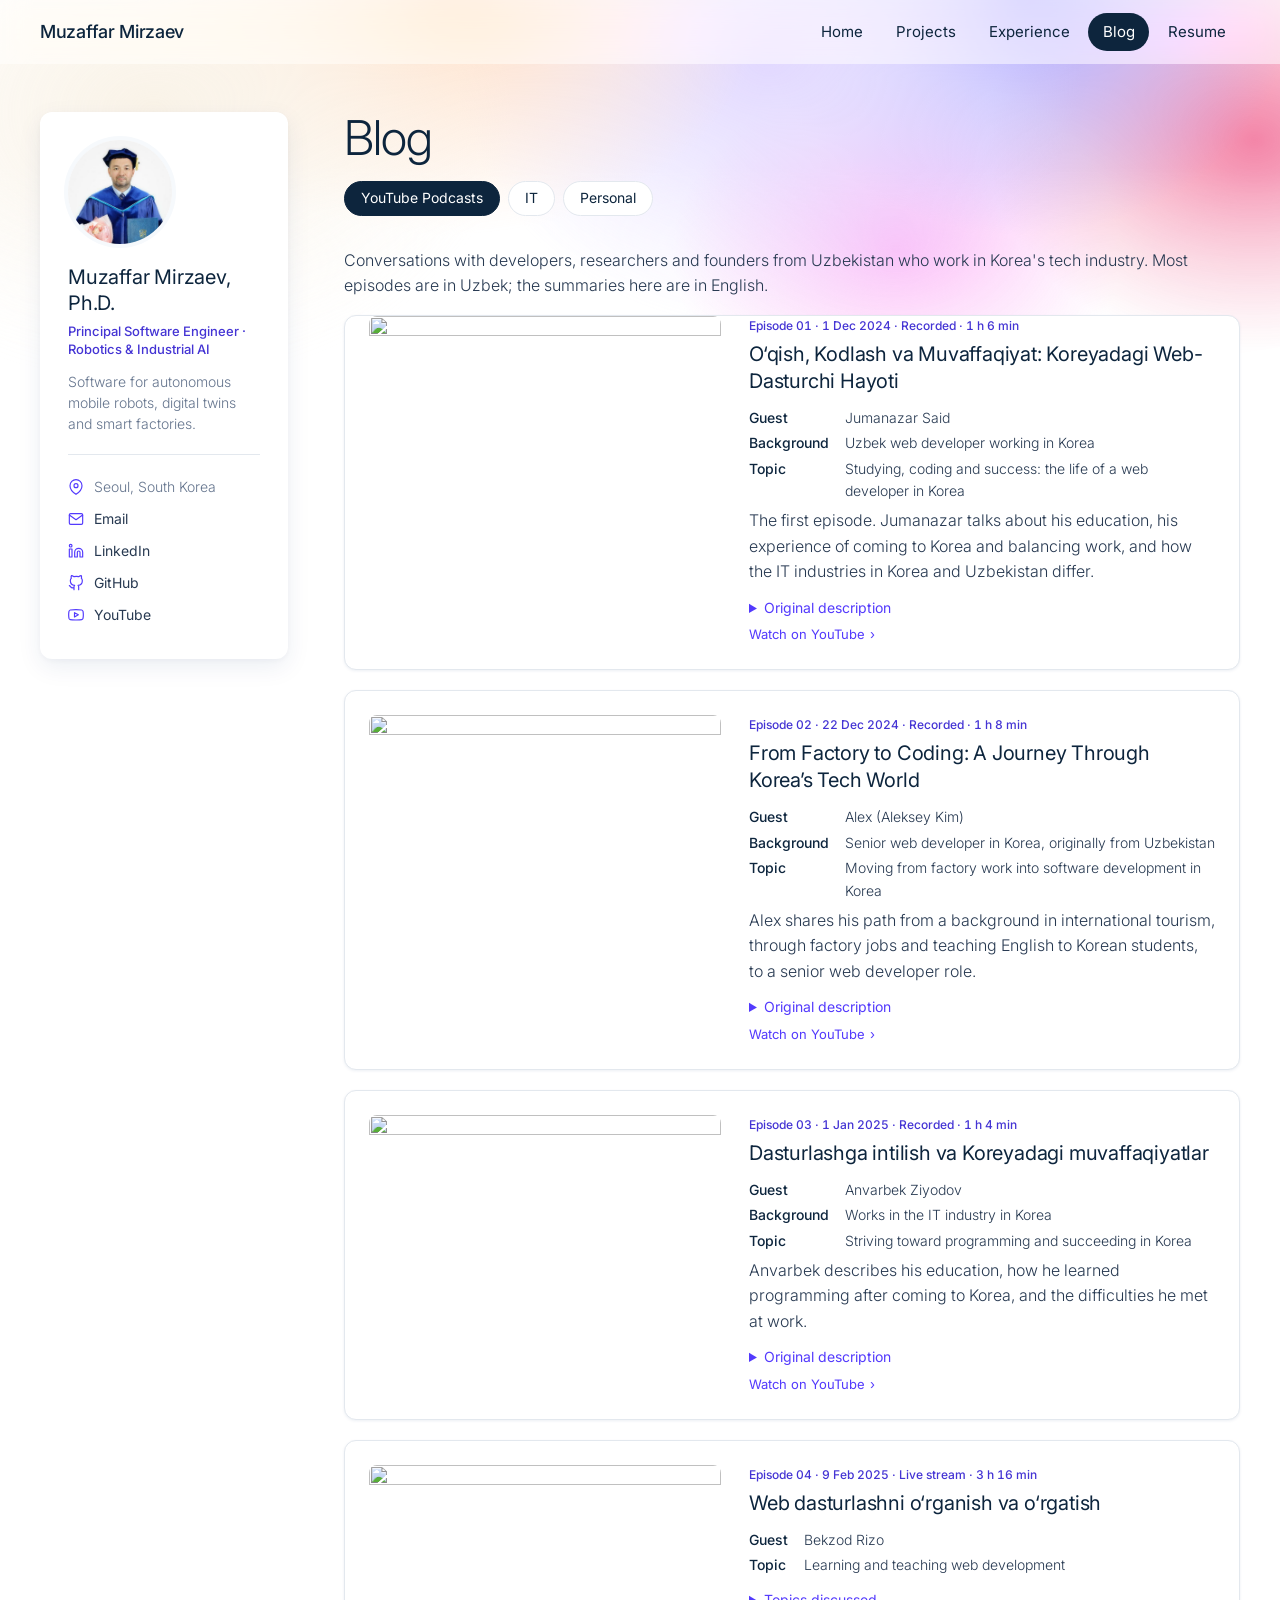
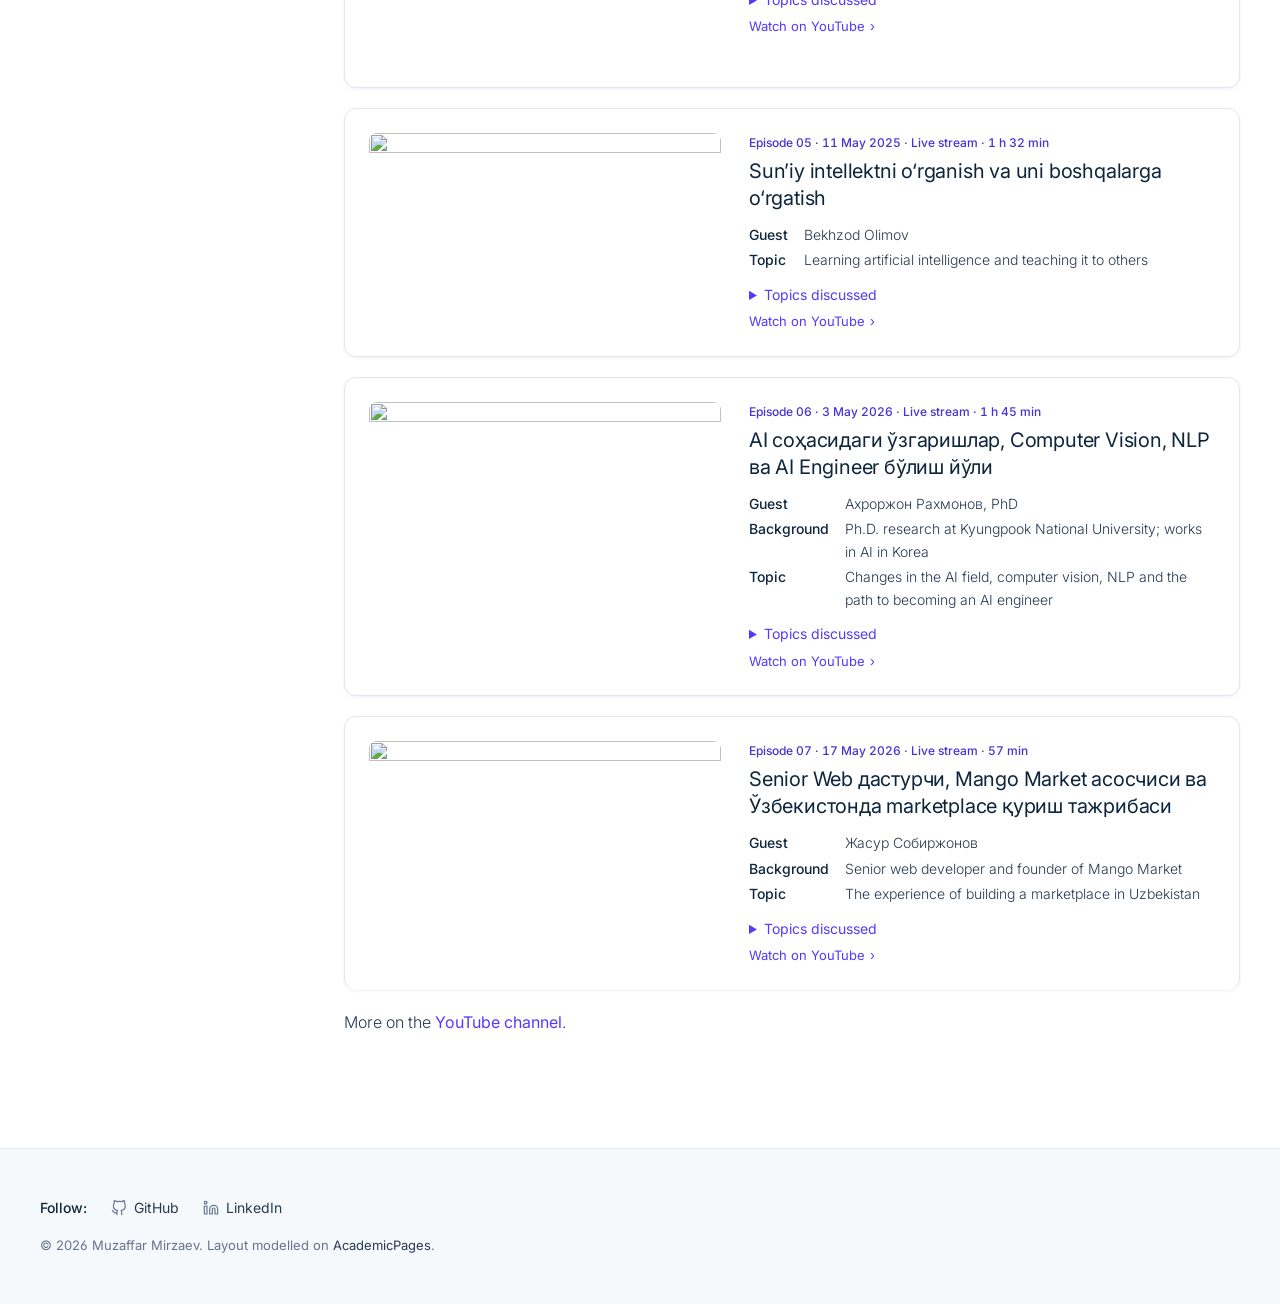
==== commit 37fb4252: "Restyle site with Stripe design system from awesome-design-md Add the Stripe DESIGN.md as the projec" ====
--- a/blog/index.html
+++ b/blog/index.html
@@ -15,12 +15,12 @@
     <meta property="og:image" content="https://mmp17.github.io/portfolio/images/avatar.jpg">
     <meta property="og:image:alt" content="Portrait of Muzaffar Mirzaev">
     <meta name="twitter:card" content="summary">
-    <meta name="theme-color" content="#010102">
+    <meta name="theme-color" content="#ffffff">
     <link rel="icon" href="../images/favicon.png" type="image/png">
     <link rel="apple-touch-icon" href="../images/favicon.png">
     <link rel="preconnect" href="https://fonts.googleapis.com">
     <link rel="preconnect" href="https://fonts.gstatic.com" crossorigin>
-    <link rel="stylesheet" href="https://fonts.googleapis.com/css2?family=Inter:wght@400;500;600&family=JetBrains+Mono:wght@400&display=swap">
+    <link rel="stylesheet" href="https://fonts.googleapis.com/css2?family=Inter:wght@300;400;500&display=swap">
     <link rel="stylesheet" href="../assets/css/style.css">
     <script>document.documentElement.className = 'js';</script>
   </head>
--- a/assets/css/style.css
+++ b/assets/css/style.css
@@ -1,27 +1,30 @@
-/* Muzaffar Mirzaev — portfolio. Visual system follows the Linear design analysis in DESIGN.md. */
+/* Muzaffar Mirzaev — portfolio. Visual system follows the Stripe design analysis in DESIGN.md. */
 
 :root {
   /* Colour */
-  --primary: #5e6ad2;
-  --primary-hover: #828fff;
-  --primary-focus: #5e69d1;
+  --primary: #533afd;
+  --primary-deep: #4434d4;
+  --primary-press: #2e2b8c;
+  --primary-soft: #665efd;
+  --primary-subdued: #b9b9f9;
+  --brand-dark: #1c1e54;
+  --ink: #0d253d;
+  --ink-secondary: #273951;
+  --ink-mute: #64748d;
   --on-primary: #fff;
-  --ink: #f7f8f8;
-  --ink-muted: #d0d6e0;
-  --ink-subtle: #8a8f98;
-  --ink-tertiary: #62666d;
-  --canvas: #010102;
-  --surface-1: #0f1011;
-  --surface-2: #141516;
-  --surface-3: #18191a;
-  --hairline: #23252a;
-  --hairline-strong: #34343a;
-  --success: #27a644;
-  --edge: inset 0 1px 0 rgba(255, 255, 255, 0.04);
+  --canvas: #fff;
+  --canvas-soft: #f6f9fc;
+  --canvas-cream: #f5e9d4;
+  --hairline: #e3e8ee;
+  --ruby: #ea2261;
+  --magenta: #f96bee;
+
+  /* Elevation */
+  --shadow-1: 0 1px 3px rgba(0, 55, 112, 0.08);
+  --shadow-2: 0 8px 24px rgba(0, 55, 112, 0.08), 0 2px 6px rgba(0, 55, 112, 0.04);
 
   /* Type */
-  --font: "Inter", "SF Pro Display", -apple-system, system-ui, "Segoe UI", Roboto, sans-serif;
-  --font-mono: "JetBrains Mono", ui-monospace, "SF Mono", Menlo, monospace;
+  --font: "Inter", "SF Pro Display", system-ui, -apple-system, sans-serif;
 
   /* Shape */
   --radius-xs: 4px;
@@ -32,8 +35,8 @@
 
   /* Layout */
   --gutter: max(1.5rem, calc((100% - 1200px) / 2));
-  --sidebar: 15rem;
-  --nav-height: 56px;
+  --sidebar: 15.5rem;
+  --nav-height: 64px;
 }
 
 *,
@@ -45,35 +48,58 @@
 html {
   font-size: 16px;
   -webkit-text-size-adjust: 100%;
-  background: var(--canvas);
 }
 
 body {
+  position: relative;
   margin: 0;
   background: var(--canvas);
-  color: var(--ink-muted);
+  color: var(--ink-secondary);
   font-family: var(--font);
   font-size: 16px;
-  font-feature-settings: "cv01", "ss03";
+  font-weight: 300;
+  font-feature-settings: "ss01";
   line-height: 1.6;
-  letter-spacing: -0.05px;
   -webkit-font-smoothing: antialiased;
   -moz-osx-font-smoothing: grayscale;
 }
 
+/* Signature gradient mesh across the top of every page. */
+body::before {
+  position: absolute;
+  top: 0;
+  left: 0;
+  right: 0;
+  z-index: -1;
+  height: 560px;
+  background:
+    radial-gradient(40% 70% at 12% 20%, var(--canvas-cream) 0%, transparent 70%),
+    radial-gradient(35% 60% at 35% 0%, #ffc59a 0%, transparent 70%),
+    radial-gradient(35% 70% at 60% 10%, #c9b8ff 0%, transparent 70%),
+    radial-gradient(30% 60% at 80% 0%, var(--primary-soft) 0%, transparent 70%),
+    radial-gradient(30% 55% at 98% 25%, var(--ruby) 0%, transparent 70%),
+    radial-gradient(25% 45% at 70% 45%, var(--magenta) 0%, transparent 70%);
+  clip-path: polygon(0 0, 100% 0, 100% 62%, 0 100%);
+  opacity: 0.55;
+  -webkit-mask-image: linear-gradient(to bottom, #000 30%, transparent 100%);
+  mask-image: linear-gradient(to bottom, #000 30%, transparent 100%);
+  content: "";
+}
+
 a {
-  color: var(--primary-hover);
+  color: var(--primary);
+  font-weight: 400;
   text-decoration: none;
 }
 
 a:hover {
-  color: var(--ink);
+  color: var(--primary-press);
 }
 
 a:focus-visible,
 button:focus-visible,
 summary:focus-visible {
-  outline: 2px solid rgba(94, 105, 209, 0.6);
+  outline: 2px solid var(--primary);
   outline-offset: 2px;
   border-radius: var(--radius-xs);
 }
@@ -82,7 +108,7 @@
 h2,
 h3 {
   color: var(--ink);
-  font-weight: 600;
+  font-weight: 300;
 }
 
 strong {
@@ -94,11 +120,6 @@
   margin: 2rem 0;
   border: 0;
   border-top: 1px solid var(--hairline);
-}
-
-::selection {
-  background: rgba(94, 106, 210, 0.45);
-  color: var(--ink);
 }
 
 .skip-link {
@@ -115,15 +136,14 @@
   left: 0;
 }
 
-/* Top nav: sticky dark bar, hairline below. */
+/* Nav floats over the mesh, frosting once content scrolls under it. */
 .masthead {
   position: sticky;
   top: 0;
   z-index: 30;
-  border-bottom: 1px solid var(--hairline);
-  background: rgba(1, 1, 2, 0.8);
-  -webkit-backdrop-filter: blur(16px);
-  backdrop-filter: blur(16px);
+  background: rgba(255, 255, 255, 0.55);
+  -webkit-backdrop-filter: saturate(180%) blur(14px);
+  backdrop-filter: saturate(180%) blur(14px);
 }
 
 .masthead__inner {
@@ -135,24 +155,12 @@
   padding: 0 var(--gutter);
 }
 
-/* Brand mark: a small lavender tile before the name. */
 .masthead__brand {
-  display: inline-flex;
-  align-items: center;
-  gap: 0.6rem;
-  color: var(--ink);
-  font-size: 15px;
-  font-weight: 600;
-  letter-spacing: -0.2px;
+  color: var(--ink);
+  font-size: 18px;
+  font-weight: 500;
+  letter-spacing: -0.3px;
   white-space: nowrap;
-}
-
-.masthead__brand::before {
-  width: 18px;
-  height: 18px;
-  border-radius: 5px;
-  background: var(--primary);
-  content: "";
 }
 
 .masthead__brand:hover {
@@ -169,45 +177,43 @@
 
 .site-nav a {
   display: block;
-  padding: 0.4rem 0.75rem;
-  border-radius: var(--radius-md);
-  color: var(--ink-subtle);
-  font-size: 14px;
-  line-height: 1.5;
+  padding: 0.45rem 0.9rem;
+  border-radius: var(--radius-pill);
+  color: var(--ink);
+  font-size: 15px;
+  font-weight: 400;
 }
 
 .site-nav a:hover {
+  background: rgba(255, 255, 255, 0.6);
   color: var(--ink);
 }
 
 .site-nav a[aria-current="page"] {
-  background: var(--surface-2);
-  color: var(--ink);
+  background: var(--ink);
+  color: var(--on-primary);
 }
 
 .nav-toggle {
   display: none;
-  width: 2.5rem;
-  height: 2.5rem;
+  width: 2.75rem;
+  height: 2.75rem;
   margin-right: -0.5rem;
   padding: 0;
   border: 0;
-  border-radius: var(--radius-md);
+  border-radius: var(--radius-pill);
   background: none;
   cursor: pointer;
-}
-
-.nav-toggle:hover {
-  background: var(--surface-2);
 }
 
 .nav-toggle span,
 .nav-toggle span::before,
 .nav-toggle span::after {
   display: block;
-  width: 1.1rem;
-  height: 1.5px;
+  width: 1.2rem;
+  height: 2px;
   margin: 0 auto;
+  border-radius: 2px;
   background: var(--ink);
   content: "";
 }
@@ -223,11 +229,11 @@
 }
 
 .nav-toggle span::before {
-  top: -5px;
+  top: -6px;
 }
 
 .nav-toggle span::after {
-  top: 5px;
+  top: 6px;
 }
 
 /* Page frame: sidebar + content */
@@ -236,43 +242,42 @@
   grid-template-columns: var(--sidebar) minmax(0, 1fr);
   gap: 3.5rem;
   align-items: start;
-  padding: 3.5rem var(--gutter) 6rem;
+  padding: 3rem var(--gutter) 6rem;
 }
 
 .sidebar {
   position: sticky;
   top: calc(var(--nav-height) + 1.5rem);
-  padding: 1.5rem;
-  border: 1px solid var(--hairline);
+  padding: 1.75rem;
   border-radius: var(--radius-lg);
-  background: var(--surface-1);
-  box-shadow: var(--edge);
+  background: var(--canvas);
+  box-shadow: var(--shadow-2);
 }
 
 .author__avatar {
   display: block;
   width: 100%;
-  max-width: 6rem;
+  max-width: 6.5rem;
   height: auto;
   aspect-ratio: 1 / 1;
-  border: 1px solid var(--hairline-strong);
   border-radius: 50%;
   object-fit: cover;
   object-position: center top;
+  box-shadow: 0 0 0 4px var(--canvas-soft);
 }
 
 .author__name {
-  margin: 1.25rem 0 0.25rem;
-  color: var(--ink);
-  font-size: 18px;
-  font-weight: 600;
+  margin: 1.25rem 0 0.35rem;
+  color: var(--ink);
+  font-size: 20px;
+  font-weight: 400;
   line-height: 1.3;
-  letter-spacing: -0.3px;
+  letter-spacing: -0.2px;
 }
 
 .author__title {
   margin: 0 0 0.75rem;
-  color: var(--ink-muted);
+  color: var(--primary-deep);
   font-size: 13px;
   font-weight: 500;
   line-height: 1.45;
@@ -280,9 +285,9 @@
 
 .author__bio {
   margin: 0 0 1.25rem;
-  color: var(--ink-subtle);
-  font-size: 13px;
-  line-height: 1.55;
+  color: var(--ink-mute);
+  font-size: 14px;
+  line-height: 1.5;
 }
 
 .author__follow {
@@ -294,7 +299,7 @@
   padding: 1rem 0 0;
   border-top: 1px solid var(--hairline);
   list-style: none;
-  font-size: 13px;
+  font-size: 14px;
 }
 
 .author__urls li {
@@ -302,21 +307,25 @@
   align-items: center;
   gap: 0.6rem;
   padding: 0.3rem 0;
-  color: var(--ink-subtle);
+  color: var(--ink-mute);
 }
 
 .author__urls a {
-  color: var(--ink-muted);
+  color: var(--ink-secondary);
 }
 
 .author__urls a:hover {
-  color: var(--ink);
+  color: var(--primary);
+}
+
+.author__urls .icon {
+  color: var(--primary);
 }
 
 .icon {
   flex: 0 0 auto;
-  width: 0.95rem;
-  height: 0.95rem;
+  width: 1rem;
+  height: 1rem;
   fill: none;
   stroke: currentColor;
   stroke-width: 1.75;
@@ -327,16 +336,16 @@
 /* Content */
 .content h1 {
   margin: 0 0 1rem;
-  font-size: 40px;
-  line-height: 1.15;
-  letter-spacing: -1px;
+  font-size: 48px;
+  line-height: 1.1;
+  letter-spacing: -0.96px;
 }
 
 .content h2 {
   margin: 4.5rem 0 1.5rem;
-  font-size: 28px;
-  line-height: 1.2;
-  letter-spacing: -0.6px;
+  font-size: 32px;
+  line-height: 1.1;
+  letter-spacing: -0.64px;
 }
 
 /* Anchored headings and cards stop below the sticky nav. */
@@ -346,10 +355,10 @@
 
 .content h3 {
   margin: 1.5rem 0 0.35rem;
-  font-size: 18px;
-  font-weight: 500;
-  line-height: 1.3;
-  letter-spacing: -0.3px;
+  font-size: 20px;
+  font-weight: 400;
+  line-height: 1.4;
+  letter-spacing: -0.2px;
 }
 
 .content h1 + hr,
@@ -362,65 +371,55 @@
 }
 
 .lead {
-  color: var(--ink-muted);
-  font-size: 18px;
-  line-height: 1.5;
-  letter-spacing: -0.1px;
+  color: var(--ink);
+  font-size: 20px;
+  line-height: 1.45;
+  letter-spacing: -0.2px;
 }
 
 .note {
-  color: var(--ink-subtle);
+  color: var(--ink-mute);
   font-size: 13px;
 }
 
 /* Home page introduction */
 .hero {
   margin-bottom: 4rem;
-  padding-top: 1rem;
+  padding-top: 1.5rem;
 }
 
 .content .hero__name {
-  display: inline-flex;
-  align-items: center;
-  gap: 0.5rem;
-  margin: 0 0 1.5rem;
-  padding: 0.25rem 0.75rem 0.25rem 0.6rem;
-  border: 1px solid var(--hairline);
+  display: inline-block;
+  margin: 0 0 1.25rem;
+  padding: 4px 10px;
   border-radius: var(--radius-pill);
-  background: var(--surface-1);
-  color: var(--ink-muted);
+  background: rgba(255, 255, 255, 0.7);
+  color: var(--primary-deep);
   font-size: 13px;
   font-weight: 500;
-  letter-spacing: 0.2px;
-}
-
-.content .hero__name::before {
-  width: 6px;
-  height: 6px;
-  border-radius: 50%;
-  background: var(--success);
-  content: "";
 }
 
 .content .hero h1 {
   margin: 0;
   font-size: 56px;
-  line-height: 1.08;
-  letter-spacing: -1.8px;
+  line-height: 1.05;
+  letter-spacing: -1.4px;
 }
 
 .hero__focus {
   display: block;
-  color: var(--ink-subtle);
+  background: linear-gradient(90deg, var(--primary) 0%, var(--ruby) 100%);
+  -webkit-background-clip: text;
+  background-clip: text;
+  color: transparent;
 }
 
 .content .hero__lead {
-  max-width: 36rem;
+  max-width: 34rem;
   margin: 1.5rem 0 2rem;
-  color: var(--ink-muted);
-  font-size: 18px;
+  color: var(--ink-secondary);
+  font-size: 19px;
   line-height: 1.5;
-  letter-spacing: -0.1px;
 }
 
 .actions {
@@ -429,45 +428,46 @@
   gap: 0.75rem;
 }
 
-/* Buttons: 8px corners; lavender primary, charcoal secondary. */
+/* Buttons: tight indigo pills; secondary is an indigo outline. */
 .button {
   display: inline-flex;
   align-items: center;
+  gap: 0.4rem;
   min-height: 40px;
-  padding: 8px 16px;
-  border: 1px solid var(--hairline-strong);
-  border-radius: var(--radius-md);
-  background: var(--surface-1);
-  color: var(--ink);
-  font-size: 14px;
-  font-weight: 500;
-  line-height: 1.2;
-  box-shadow: var(--edge);
-}
-
-.button:hover {
-  background: var(--surface-3);
-  color: var(--ink);
+  padding: 8px 18px;
+  border: 1px solid var(--primary);
+  border-radius: var(--radius-pill);
+  background: var(--canvas);
+  color: var(--primary);
+  font-size: 15px;
+  font-weight: 400;
+  line-height: 1;
+}
+
+.button::after {
+  content: "\203A";
+  transition: transform 0.15s ease;
+}
+
+.button:hover::after {
+  transform: translateX(3px);
 }
 
 .button--primary {
-  border-color: var(--primary);
   background: var(--primary);
   color: var(--on-primary);
-  box-shadow: inset 0 1px 0 rgba(255, 255, 255, 0.15);
 }
 
 .button--primary:hover {
-  border-color: var(--primary-hover);
-  background: var(--primary-hover);
+  background: var(--primary-deep);
   color: var(--on-primary);
 }
 
 .button--primary:active {
-  background: var(--primary-focus);
-}
-
-/* Focus areas: feature cards. */
+  background: var(--primary-press);
+}
+
+/* Focus areas: white feature cards. */
 .focus-list {
   display: grid;
   grid-template-columns: repeat(3, minmax(0, 1fr));
@@ -478,50 +478,56 @@
 }
 
 .focus-list li {
-  padding: 1.5rem;
+  padding: 1.75rem;
   border: 1px solid var(--hairline);
   border-radius: var(--radius-lg);
-  background: var(--surface-1);
-  box-shadow: var(--edge);
-  color: var(--ink-subtle);
+  background: var(--canvas);
+  box-shadow: var(--shadow-1);
+  color: var(--ink-mute);
+  font-size: 15px;
+  line-height: 1.5;
+}
+
+.focus-list strong {
+  display: block;
+  margin-bottom: 0.5rem;
+  color: var(--ink);
+  font-size: 18px;
+  font-weight: 400;
+  letter-spacing: -0.2px;
+}
+
+.focus-list strong::before {
+  display: block;
+  width: 28px;
+  height: 3px;
+  margin-bottom: 1rem;
+  border-radius: 2px;
+  background: linear-gradient(90deg, var(--primary), var(--ruby));
+  content: "";
+}
+
+.page-nav {
+  display: flex;
+  flex-wrap: wrap;
+  gap: 0.5rem;
+  margin-top: 1.25rem;
   font-size: 14px;
-  line-height: 1.55;
-}
-
-.focus-list strong {
-  display: block;
-  margin-bottom: 0.5rem;
-  color: var(--ink);
-  font-size: 16px;
-  font-weight: 500;
-  letter-spacing: -0.2px;
-}
-
-/* In-page anchors as a pill toggle row. */
-.page-nav {
-  display: inline-flex;
-  flex-wrap: wrap;
-  gap: 0.25rem;
-  margin-top: 1rem;
-  padding: 0.25rem;
+}
+
+.page-nav a {
+  padding: 6px 14px;
   border: 1px solid var(--hairline);
-  border-radius: var(--radius-lg);
-  background: var(--surface-1);
-  font-size: 13px;
-}
-
-.page-nav a {
-  padding: 0.35rem 0.85rem;
-  border-radius: var(--radius-md);
-  color: var(--ink-subtle);
+  border-radius: var(--radius-pill);
+  background: var(--canvas);
+  color: var(--ink);
 }
 
 .page-nav a:hover {
-  background: var(--surface-2);
-  color: var(--ink);
-}
-
-/* Lists read as changelog rows. */
+  border-color: var(--primary);
+  color: var(--primary);
+}
+
 .content-list {
   margin: 0 0 1em;
   padding: 0;
@@ -550,10 +556,11 @@
 
 .content-list strong a {
   color: var(--ink);
+  font-weight: 500;
 }
 
 .content-list strong a:hover {
-  color: var(--primary-hover);
+  color: var(--primary);
 }
 
 .item-desc {
@@ -564,8 +571,9 @@
 .item-meta {
   display: block;
   margin-top: 0.4em;
-  color: var(--ink-subtle);
+  color: var(--ink-mute);
   font-size: 13px;
+  font-weight: 400;
 }
 
 .content-list--compact {
@@ -575,7 +583,7 @@
 }
 
 .content-list--compact > li {
-  font-size: 14px;
+  font-size: 15px;
 }
 
 /* Projects */
@@ -586,9 +594,8 @@
 
 .project h3 {
   margin: 0;
-  font-size: 20px;
-  font-weight: 500;
-  letter-spacing: -0.4px;
+  font-size: 22px;
+  letter-spacing: -0.22px;
 }
 
 .project h3 a {
@@ -596,7 +603,7 @@
 }
 
 .project h3 a:hover {
-  color: var(--primary-hover);
+  color: var(--primary);
 }
 
 .project .role__meta {
@@ -610,36 +617,59 @@
 
 .content .project__note {
   margin: 0.75rem 0 0;
-  color: var(--ink-subtle);
+  color: var(--ink-mute);
   font-size: 13px;
 }
 
+/* Flagship project: the inverted deep-navy featured card. */
 .project--flagship {
   margin: 1rem 0 0.5rem;
-  padding: 2rem;
-  border: 1px solid var(--hairline);
-  border-radius: var(--radius-xl);
-  background: var(--surface-1);
-  box-shadow: var(--edge);
+  padding: 2.5rem;
+  border: 0;
+  border-radius: var(--radius-lg);
+  background: var(--brand-dark);
+  box-shadow: var(--shadow-2);
+  color: rgba(255, 255, 255, 0.78);
+}
+
+.project--flagship h3,
+.project--flagship h3 a,
+.project--flagship strong,
+.project--flagship .case dt {
+  color: var(--on-primary);
 }
 
 .project--flagship h3 {
-  font-size: 28px;
-  font-weight: 600;
-  letter-spacing: -0.6px;
+  font-size: 32px;
+  line-height: 1.1;
+  letter-spacing: -0.64px;
+}
+
+.project--flagship a {
+  color: var(--primary-subdued);
+}
+
+.project--flagship .role__meta,
+.content .project--flagship .project__note,
+.project--flagship .item-meta {
+  color: rgba(255, 255, 255, 0.6);
+}
+
+.project--flagship .case li::marker {
+  color: var(--primary-subdued);
 }
 
 .case {
   display: grid;
-  grid-template-columns: 9rem minmax(0, 1fr);
+  grid-template-columns: 9.5rem minmax(0, 1fr);
   gap: 1rem 1.5rem;
   margin: 1.75rem 0 0;
-  font-size: 14px;
-  line-height: 1.6;
+  font-size: 15px;
+  line-height: 1.55;
 }
 
 .case dt {
-  color: var(--ink-subtle);
+  color: var(--ink);
   font-weight: 500;
 }
 
@@ -656,61 +686,51 @@
   margin-bottom: 0.35rem;
 }
 
-.case li::marker,
-.role li::marker,
-.item-topics li::marker {
-  color: var(--ink-tertiary);
-}
-
-/* Status badges: pill with a state dot. */
+/* Status: soft pill tags. */
 .status {
-  display: inline-flex;
-  align-items: center;
-  gap: 0.4rem;
-  padding: 2px 9px 2px 7px;
-  border: 1px solid var(--hairline);
+  display: inline-block;
+  padding: 3px 9px;
   border-radius: var(--radius-pill);
-  background: var(--surface-2);
-  color: var(--ink-muted);
+  background: var(--primary-subdued);
+  color: var(--primary-press);
   font-size: 12px;
   font-weight: 500;
-  line-height: 1.6;
+  line-height: 1.4;
   white-space: nowrap;
 }
 
-.status::before {
-  width: 7px;
-  height: 7px;
-  border-radius: 50%;
+.status--implemented {
   background: var(--primary);
-  content: "";
-}
-
-.status--implemented::before {
-  background: var(--success);
-}
-
-.status--prototype::before {
-  background: var(--primary-hover);
-}
-
-.status--planned::before {
-  border: 1.5px solid var(--ink-subtle);
-  background: transparent;
-}
-
-/* Dates in mono, like changelog versions. */
+  color: var(--on-primary);
+}
+
+.status--prototype {
+  background: var(--primary-subdued);
+  color: var(--primary-press);
+}
+
+.status--planned {
+  background: var(--canvas-soft);
+  color: var(--ink-mute);
+  box-shadow: inset 0 0 0 1px var(--hairline);
+}
+
+/* Dates use tabular figures, the quiet financial-data signal. */
 .activity-date,
-.role__meta {
-  color: var(--ink-subtle);
-  font-family: var(--font-mono);
-  font-size: 12.5px;
-  letter-spacing: 0;
+.role__meta,
+.item-date {
+  color: var(--ink-mute);
+  font-size: 13px;
+  font-weight: 400;
+  font-feature-settings: "tnum";
+  letter-spacing: -0.2px;
 }
 
 .activity-date {
   display: block;
-  margin-bottom: 0.35em;
+  margin-bottom: 0.3em;
+  color: var(--primary-deep);
+  font-weight: 500;
 }
 
 .role {
@@ -742,12 +762,13 @@
 .table {
   width: 100%;
   border-collapse: collapse;
-  font-size: 14px;
+  font-size: 15px;
+  font-feature-settings: "tnum";
 }
 
 .table th,
 .table td {
-  padding: 0.75rem 1rem 0.75rem 0;
+  padding: 0.8rem 1rem 0.8rem 0;
   border-bottom: 1px solid var(--hairline);
   text-align: left;
   vertical-align: top;
@@ -762,13 +783,13 @@
 
 .table--status {
   margin-top: 1.5rem;
-  font-size: 13px;
+  font-size: 14px;
 }
 
 .table--status caption {
   padding-bottom: 0.75rem;
   color: var(--ink);
-  font-size: 15px;
+  font-size: 16px;
   font-weight: 500;
   text-align: left;
 }
@@ -779,8 +800,8 @@
 }
 
 .table--status thead th {
-  color: var(--ink-subtle);
-  font-size: 12px;
+  color: var(--ink-mute);
+  font-size: 13px;
 }
 
 .map-embed iframe {
@@ -788,51 +809,47 @@
   width: 100%;
   height: 280px;
   margin-top: 1rem;
-  border: 1px solid var(--hairline);
+  border: 0;
   border-radius: var(--radius-lg);
-}
-
-/* Blog tabs: pill toggle; selected lifts onto surface-2. */
+  box-shadow: var(--shadow-1);
+}
+
+/* Blog tabs: pills; the selected one fills navy. */
 .tabs {
   display: none;
-  gap: 0.25rem;
-  width: fit-content;
-  max-width: 100%;
+  gap: 0.5rem;
   margin-bottom: 2rem;
-  padding: 0.25rem;
+  overflow-x: auto;
+}
+
+.js .tabs {
+  display: flex;
+}
+
+.tabs__tab {
+  flex: 0 0 auto;
+  padding: 8px 16px;
   border: 1px solid var(--hairline);
   border-radius: var(--radius-pill);
-  background: var(--surface-1);
-  overflow-x: auto;
-}
-
-.js .tabs {
-  display: flex;
-}
-
-.tabs__tab {
-  flex: 0 0 auto;
-  padding: 6px 14px;
-  border: 0;
-  border-radius: var(--radius-pill);
-  background: transparent;
-  color: var(--ink-subtle);
+  background: var(--canvas);
+  color: var(--ink);
   font: inherit;
   font-size: 14px;
-  font-weight: 500;
-  line-height: 1.5;
+  font-weight: 400;
+  line-height: 1.2;
   white-space: nowrap;
   cursor: pointer;
 }
 
 .tabs__tab:hover {
-  color: var(--ink);
+  border-color: var(--primary);
+  color: var(--primary);
 }
 
 .tabs__tab[aria-selected="true"] {
-  background: var(--surface-3);
-  box-shadow: inset 0 0 0 1px var(--hairline-strong);
-  color: var(--ink);
+  border-color: var(--ink);
+  background: var(--ink);
+  color: var(--on-primary);
 }
 
 /* With scripting off, every panel is shown and needs its own heading. */
@@ -847,23 +864,24 @@
 
 .item-eyebrow {
   display: block;
-  margin: 0 0 0.4rem;
-  color: var(--ink-subtle);
+  margin: 0 0 0.35rem;
+  color: var(--primary-deep);
   font-size: 12px;
   font-weight: 500;
-  letter-spacing: 0.4px;
+  font-feature-settings: "tnum";
 }
 
 .facts {
   display: grid;
   grid-template-columns: auto minmax(0, 1fr);
-  gap: 0.25rem 1rem;
+  gap: 0.2rem 1rem;
   margin: 0.75rem 0 0;
-  font-size: 13px;
+  font-size: 14px;
 }
 
 .facts dt {
-  color: var(--ink-subtle);
+  color: var(--ink);
+  font-weight: 500;
 }
 
 .facts dd {
@@ -876,13 +894,9 @@
 }
 
 .content summary {
-  color: var(--ink-muted);
-  font-weight: 500;
+  color: var(--primary);
+  font-weight: 400;
   cursor: pointer;
-}
-
-.content summary:hover {
-  color: var(--ink);
 }
 
 .content details p {
@@ -910,28 +924,29 @@
   display: block;
   max-width: 100%;
   height: auto;
-  border: 1px solid var(--hairline);
-  border-radius: var(--radius-xl);
+  border-radius: var(--radius-lg);
+  box-shadow: var(--shadow-2);
 }
 
 .article figcaption {
-  margin-top: 0.5rem;
-  color: var(--ink-subtle);
+  margin-top: 0.6rem;
+  color: var(--ink-mute);
   font-size: 13px;
 }
 
 .article pre {
-  padding: 1rem 1.25rem;
-  border: 1px solid var(--hairline);
+  padding: 1.25rem 1.5rem;
   border-radius: var(--radius-lg);
-  background: var(--surface-1);
+  background: var(--brand-dark);
+  box-shadow: var(--shadow-2);
+  color: #e3e8ee;
   font-size: 13px;
-  line-height: 1.6;
+  line-height: 1.65;
   overflow-x: auto;
 }
 
 .article code {
-  font-family: var(--font-mono);
+  font-family: ui-monospace, SFMono-Regular, Menlo, Consolas, monospace;
   font-size: 0.875em;
 }
 
@@ -947,14 +962,14 @@
 .post-list > .post-card {
   display: grid;
   grid-template-columns: 22rem minmax(0, 1fr);
-  gap: 1.5rem;
+  gap: 1.75rem;
   align-items: start;
-  margin-bottom: 1rem;
-  padding: 1.25rem;
+  margin-bottom: 1.25rem;
+  padding: 1.5rem;
   border: 1px solid var(--hairline);
-  border-radius: var(--radius-xl);
-  background: var(--surface-1);
-  box-shadow: var(--edge);
+  border-radius: var(--radius-lg);
+  background: var(--canvas);
+  box-shadow: var(--shadow-1);
 }
 
 .video-card__thumb img,
@@ -970,42 +985,38 @@
 
 .video-card strong,
 .post-card strong {
-  font-size: 18px;
-  font-weight: 500;
+  font-size: 20px;
+  font-weight: 400;
   line-height: 1.35;
-  letter-spacing: -0.3px;
+  letter-spacing: -0.2px;
 }
 
 .video-card strong a,
 .post-card strong a {
   color: var(--ink);
+  font-weight: 400;
 }
 
 .video-card strong a:hover,
 .post-card strong a:hover {
-  color: var(--primary-hover);
+  color: var(--primary);
 }
 
 .video-card .item-meta a::after,
 .post-card .item-meta a::after {
-  margin-left: 0.35rem;
-  content: "\2197";
+  margin-left: 0.3rem;
+  content: "\203A";
 }
 
 .item-date {
   margin-left: 0.25rem;
-  color: var(--ink-subtle);
-  font-family: var(--font-mono);
-  font-size: 12px;
-  font-weight: 400;
-  letter-spacing: 0;
   white-space: nowrap;
 }
 
 .post-card__photos {
   display: grid;
   grid-template-columns: repeat(auto-fill, minmax(5rem, 1fr));
-  gap: 0.4rem;
+  gap: 0.5rem;
 }
 
 .post-card__photos img {
@@ -1017,7 +1028,7 @@
 }
 
 .post-card .item-meta {
-  color: var(--ink-subtle);
+  color: var(--ink-mute);
 }
 
 .post-card__body {
@@ -1065,7 +1076,6 @@
   max-height: 21rem;
   padding-right: 0.25rem;
   overflow-y: auto;
-  scrollbar-color: var(--hairline-strong) transparent;
 }
 
 @media (min-width: 57.81em) {
@@ -1098,12 +1108,12 @@
   margin: 0;
   padding: 0;
   border: 0;
-  background: rgba(1, 1, 2, 0.96);
-  color: var(--ink);
+  background: rgba(13, 37, 61, 0.96);
+  color: var(--on-primary);
 }
 
 .lightbox::backdrop {
-  background: #000;
+  background: var(--ink);
 }
 
 .lightbox__stage {
@@ -1127,9 +1137,9 @@
   top: 1.1rem;
   left: 50%;
   transform: translateX(-50%);
-  color: var(--ink-subtle);
-  font-family: var(--font-mono);
-  font-size: 13px;
+  color: rgba(255, 255, 255, 0.75);
+  font-size: 14px;
+  font-feature-settings: "tnum";
 }
 
 .lightbox__button {
@@ -1140,20 +1150,24 @@
   width: 44px;
   height: 44px;
   padding: 0;
-  border: 1px solid var(--hairline-strong);
-  border-radius: var(--radius-md);
-  background: var(--surface-2);
-  color: var(--ink);
+  border: 0;
+  border-radius: 50%;
+  background: rgba(255, 255, 255, 0.14);
+  color: var(--on-primary);
   cursor: pointer;
 }
 
 .lightbox__button:hover {
-  background: var(--surface-3);
+  background: var(--primary);
+}
+
+.lightbox__button:focus-visible {
+  outline-color: var(--on-primary);
 }
 
 .lightbox__button .icon {
-  width: 1.15rem;
-  height: 1.15rem;
+  width: 1.25rem;
+  height: 1.25rem;
 }
 
 .lightbox__button--close {
@@ -1191,11 +1205,12 @@
 
 /* Footer */
 .page-footer {
-  padding: 2.5rem var(--gutter) 3rem;
+  padding: 3rem var(--gutter);
   border-top: 1px solid var(--hairline);
-  background: var(--canvas);
-  color: var(--ink-subtle);
-  font-size: 13px;
+  background: var(--canvas-soft);
+  color: var(--ink-mute);
+  font-size: 14px;
+  font-weight: 400;
 }
 
 .page-footer ul {
@@ -1215,25 +1230,20 @@
 }
 
 .page-footer strong {
-  color: var(--ink-muted);
+  color: var(--ink);
 }
 
 .page-footer a {
-  color: var(--ink-subtle);
+  color: var(--ink-secondary);
 }
 
 .page-footer a:hover {
-  color: var(--ink);
+  color: var(--primary);
 }
 
 .page-footer p {
   margin: 0;
-  color: var(--ink-tertiary);
-  font-size: 12px;
-}
-
-.page-footer p a {
-  color: var(--ink-subtle);
+  font-size: 13px;
 }
 
 /* Tablet and below */
@@ -1242,6 +1252,10 @@
     --gutter: 1.5rem;
   }
 
+  body::before {
+    height: 420px;
+  }
+
   .nav-toggle {
     display: block;
   }
@@ -1249,10 +1263,11 @@
   .site-nav {
     position: absolute;
     top: 100%;
-    left: 0;
-    right: 0;
-    border-bottom: 1px solid var(--hairline);
+    left: 0.75rem;
+    right: 0.75rem;
+    border-radius: var(--radius-lg);
     background: var(--canvas);
+    box-shadow: var(--shadow-2);
   }
 
   .js .site-nav:not(.is-open) {
@@ -1261,12 +1276,13 @@
 
   .site-nav ul {
     display: block;
-    padding: 0.5rem var(--gutter) 1rem;
+    padding: 0.5rem;
   }
 
   .site-nav a {
-    padding: 0.7rem 0.75rem;
-    font-size: 15px;
+    padding: 0.75rem 1rem;
+    border-radius: var(--radius-md);
+    font-size: 16px;
   }
 
   .main {
@@ -1287,7 +1303,7 @@
 
   .author__avatar {
     flex: 0 0 auto;
-    width: 4rem;
+    width: 4.5rem;
   }
 
   .author__content {
@@ -1311,13 +1327,13 @@
     display: block;
     width: 100%;
     min-height: 44px;
-    border: 1px solid var(--hairline-strong);
-    border-radius: var(--radius-md);
-    background: var(--surface-2);
-    color: var(--ink);
+    border: 1px solid var(--primary);
+    border-radius: var(--radius-pill);
+    background: var(--canvas);
+    color: var(--primary);
     font: inherit;
-    font-size: 14px;
-    font-weight: 500;
+    font-size: 15px;
+    font-weight: 400;
     cursor: pointer;
   }
 
@@ -1335,17 +1351,17 @@
   }
 
   .content h1 {
-    font-size: 34px;
+    font-size: 40px;
   }
 
   .content h2 {
     margin-top: 3.5rem;
-    font-size: 24px;
+    font-size: 28px;
   }
 
   .content .hero h1 {
     font-size: 44px;
-    letter-spacing: -1.4px;
+    letter-spacing: -1px;
   }
 
   .focus-list {
@@ -1353,11 +1369,11 @@
   }
 
   .project--flagship {
-    padding: 1.5rem;
+    padding: 1.75rem;
   }
 
   .project--flagship h3 {
-    font-size: 24px;
+    font-size: 26px;
   }
 
   .table th {
@@ -1377,12 +1393,12 @@
   }
 
   .content h1 {
-    font-size: 30px;
-    letter-spacing: -0.8px;
+    font-size: 34px;
+    letter-spacing: -0.6px;
   }
 
   .content h2 {
-    font-size: 22px;
+    font-size: 26px;
   }
 
   /* The author card directly above already shows the name. */
@@ -1392,11 +1408,11 @@
 
   .content .hero h1 {
     font-size: 36px;
-    letter-spacing: -1px;
+    letter-spacing: -0.8px;
   }
 
   .content .hero__lead {
-    font-size: 16px;
+    font-size: 17px;
   }
 
   .focus-list,
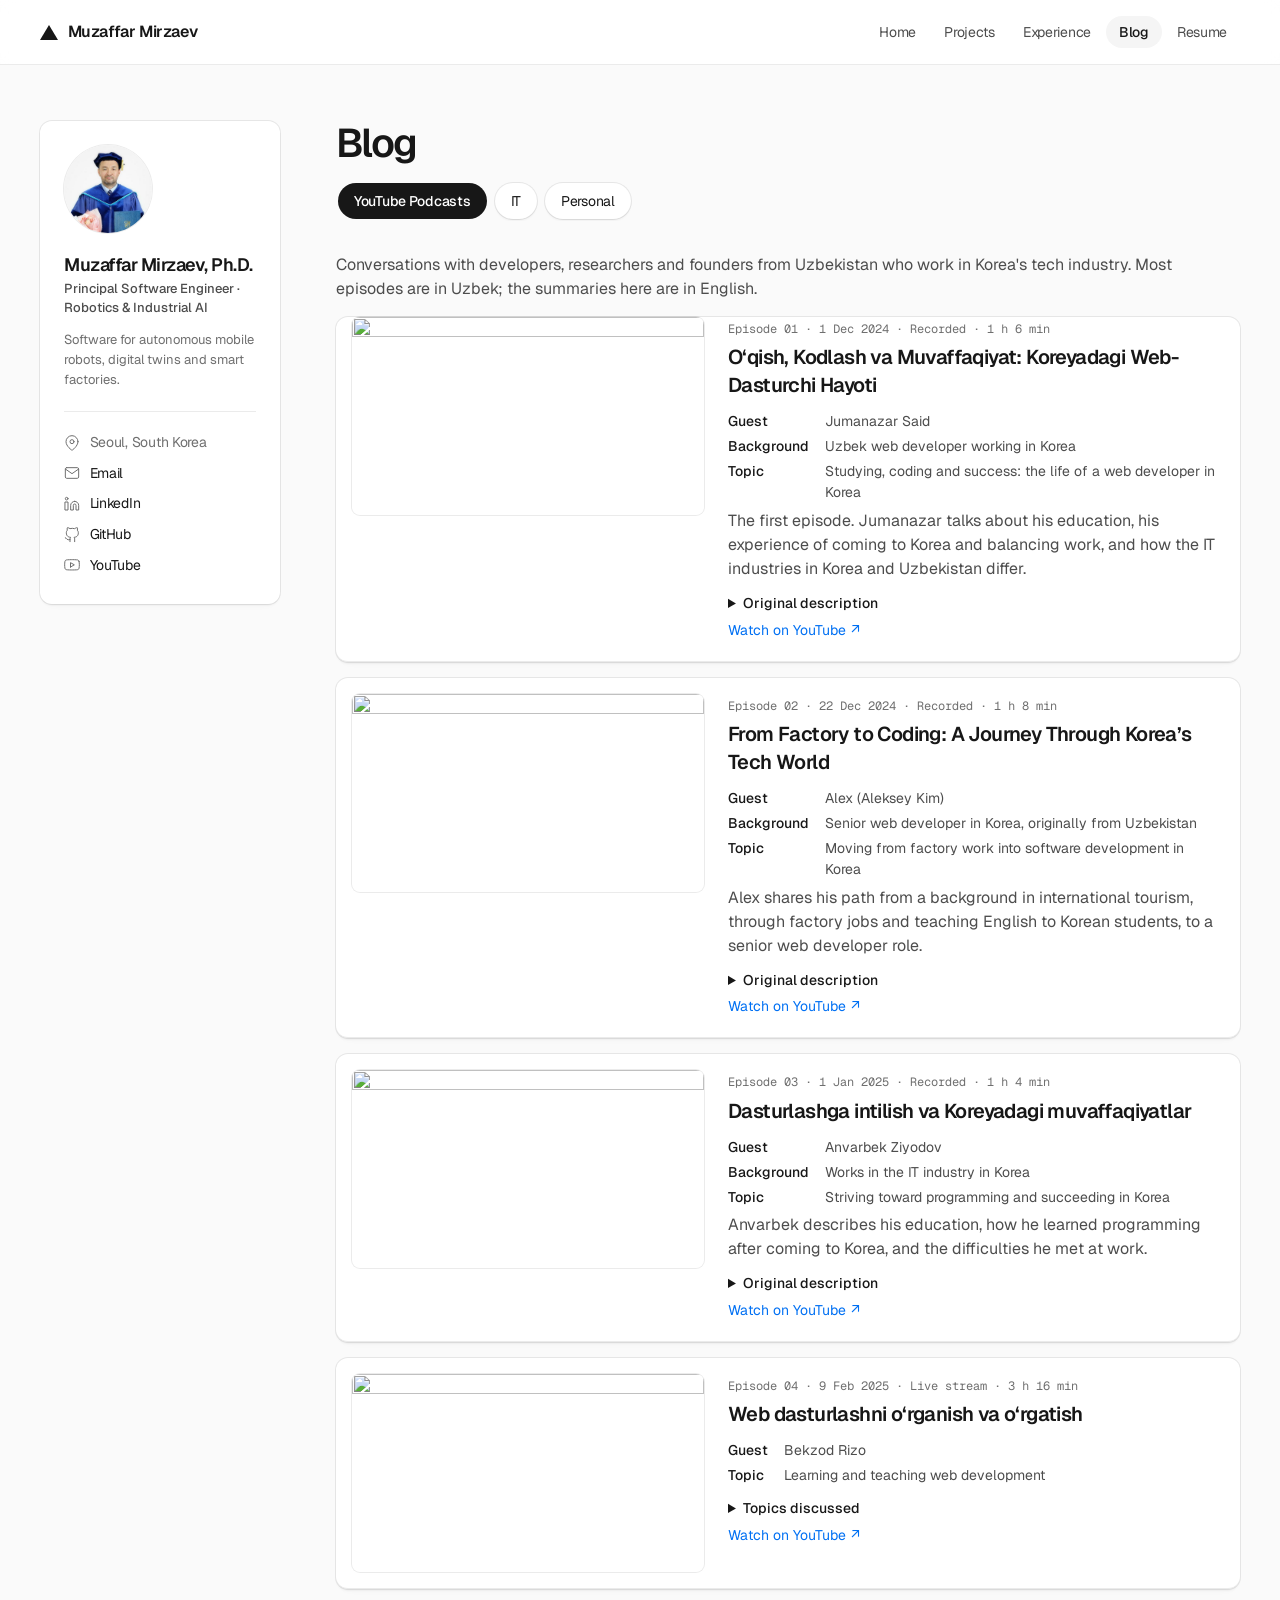
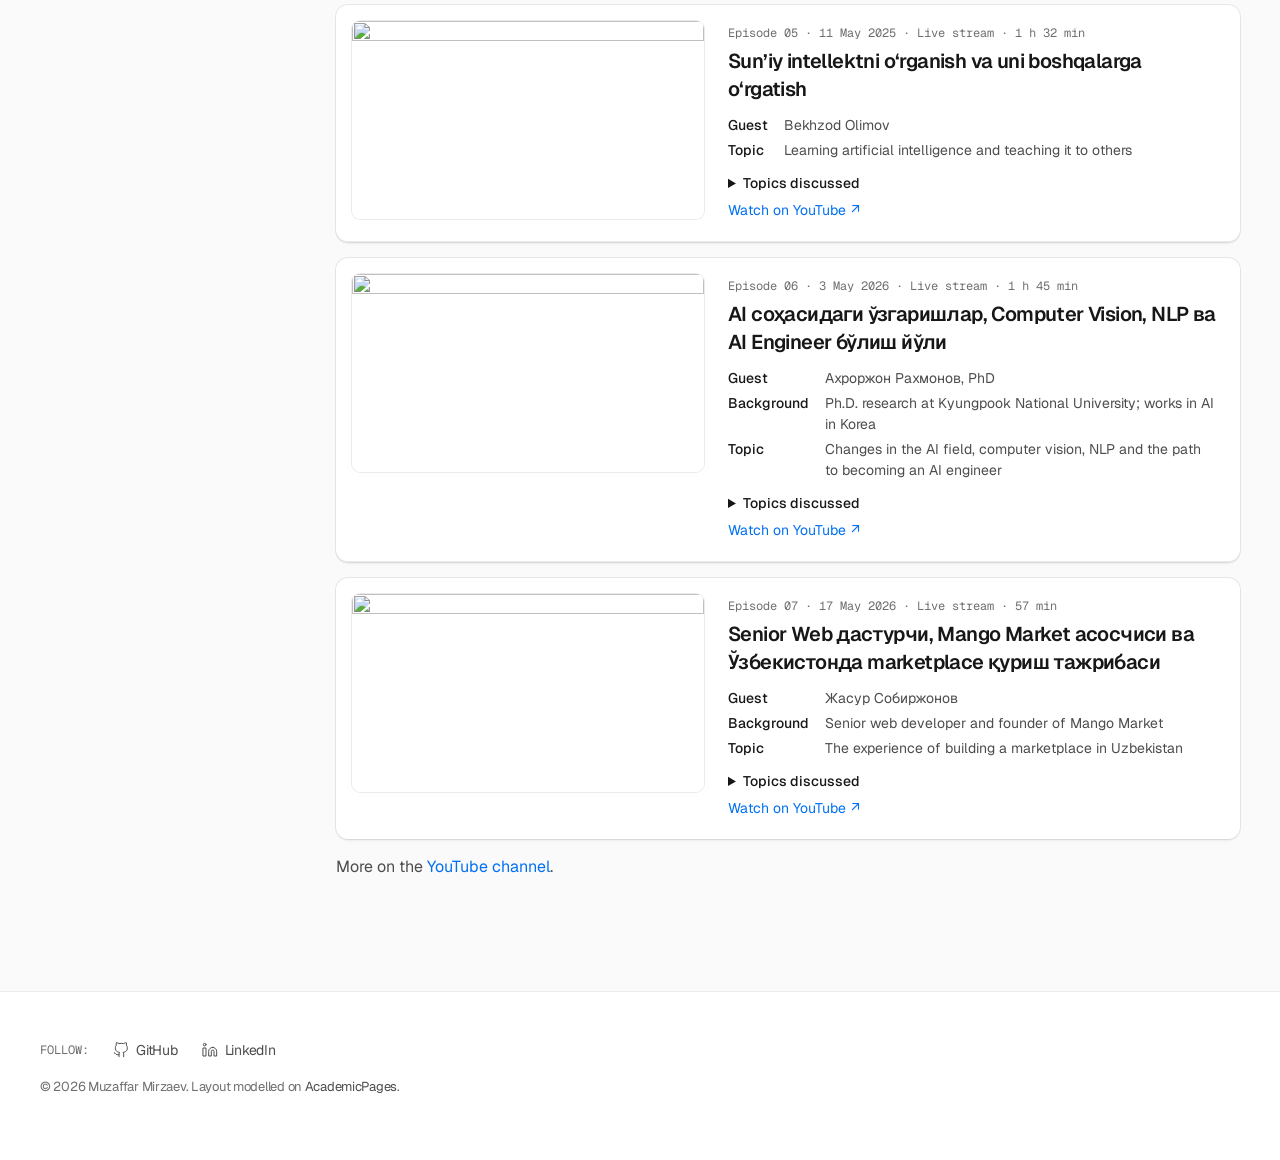
==== commit 09800aad: "Restyle site with Vercel design system from awesome-design-md Add the Vercel DESIGN.md as the projec" ====
--- a/blog/index.html
+++ b/blog/index.html
@@ -15,12 +15,12 @@
     <meta property="og:image" content="https://mmp17.github.io/portfolio/images/avatar.jpg">
     <meta property="og:image:alt" content="Portrait of Muzaffar Mirzaev">
     <meta name="twitter:card" content="summary">
-    <meta name="theme-color" content="#ffffff">
+    <meta name="theme-color" content="#fafafa">
     <link rel="icon" href="../images/favicon.png" type="image/png">
     <link rel="apple-touch-icon" href="../images/favicon.png">
     <link rel="preconnect" href="https://fonts.googleapis.com">
     <link rel="preconnect" href="https://fonts.gstatic.com" crossorigin>
-    <link rel="stylesheet" href="https://fonts.googleapis.com/css2?family=Inter:wght@300;400;500&display=swap">
+    <link rel="stylesheet" href="https://fonts.googleapis.com/css2?family=Geist:wght@400;500;600&family=Geist+Mono:wght@400&display=swap">
     <link rel="stylesheet" href="../assets/css/style.css">
     <script>document.documentElement.className = 'js';</script>
   </head>
--- a/assets/css/style.css
+++ b/assets/css/style.css
@@ -1,41 +1,43 @@
-/* Muzaffar Mirzaev — portfolio. Visual system follows the Stripe design analysis in DESIGN.md. */
+/* Muzaffar Mirzaev — portfolio. Visual system follows the Vercel design analysis in DESIGN.md. */
 
 :root {
   /* Colour */
-  --primary: #533afd;
-  --primary-deep: #4434d4;
-  --primary-press: #2e2b8c;
-  --primary-soft: #665efd;
-  --primary-subdued: #b9b9f9;
-  --brand-dark: #1c1e54;
-  --ink: #0d253d;
-  --ink-secondary: #273951;
-  --ink-mute: #64748d;
+  --primary: #171717;
   --on-primary: #fff;
+  --ink: #171717;
+  --body: #4d4d4d;
+  --mute: #6f6f6f;
+  --hairline: #ebebeb;
+  --hairline-strong: #a1a1a1;
   --canvas: #fff;
-  --canvas-soft: #f6f9fc;
-  --canvas-cream: #f5e9d4;
-  --hairline: #e3e8ee;
-  --ruby: #ea2261;
-  --magenta: #f96bee;
-
-  /* Elevation */
-  --shadow-1: 0 1px 3px rgba(0, 55, 112, 0.08);
-  --shadow-2: 0 8px 24px rgba(0, 55, 112, 0.08), 0 2px 6px rgba(0, 55, 112, 0.04);
+  --canvas-soft: #fafafa;
+  --canvas-soft-2: #f5f5f5;
+  --link: #0070f3;
+  --link-deep: #0761d1;
+  --link-bg-soft: #d3e5ff;
+  --warning: #f5a623;
+  --warning-soft: #ffefcf;
+  --warning-deep: #ab570a;
+
+  /* Elevation: stacked small offsets plus an inset hairline. */
+  --ring: 0 0 0 1px rgba(0, 0, 0, 0.08);
+  --shadow-2: var(--ring), 0 1px 1px rgba(0, 0, 0, 0.02), 0 2px 2px rgba(0, 0, 0, 0.04);
+  --shadow-3: var(--ring), 0 2px 2px rgba(0, 0, 0, 0.04), 0 8px 8px -8px rgba(0, 0, 0, 0.04);
+  --shadow-4: var(--ring), 0 2px 2px rgba(0, 0, 0, 0.04), 0 8px 16px -4px rgba(0, 0, 0, 0.04);
 
   /* Type */
-  --font: "Inter", "SF Pro Display", system-ui, -apple-system, sans-serif;
+  --font: "Geist", "Inter", system-ui, -apple-system, sans-serif;
+  --font-mono: "Geist Mono", ui-monospace, SFMono-Regular, Menlo, Monaco, monospace;
 
   /* Shape */
-  --radius-xs: 4px;
+  --radius-sm: 6px;
   --radius-md: 8px;
   --radius-lg: 12px;
-  --radius-xl: 16px;
-  --radius-pill: 9999px;
+  --radius-pill: 100px;
 
   /* Layout */
   --gutter: max(1.5rem, calc((100% - 1200px) / 2));
-  --sidebar: 15.5rem;
+  --sidebar: 15rem;
   --nav-height: 64px;
 }
 
@@ -51,64 +53,45 @@
 }
 
 body {
-  position: relative;
   margin: 0;
-  background: var(--canvas);
-  color: var(--ink-secondary);
+  background: var(--canvas-soft);
+  color: var(--body);
   font-family: var(--font);
   font-size: 16px;
-  font-weight: 300;
-  font-feature-settings: "ss01";
-  line-height: 1.6;
+  line-height: 1.5;
   -webkit-font-smoothing: antialiased;
   -moz-osx-font-smoothing: grayscale;
 }
 
-/* Signature gradient mesh across the top of every page. */
-body::before {
-  position: absolute;
-  top: 0;
-  left: 0;
-  right: 0;
-  z-index: -1;
-  height: 560px;
-  background:
-    radial-gradient(40% 70% at 12% 20%, var(--canvas-cream) 0%, transparent 70%),
-    radial-gradient(35% 60% at 35% 0%, #ffc59a 0%, transparent 70%),
-    radial-gradient(35% 70% at 60% 10%, #c9b8ff 0%, transparent 70%),
-    radial-gradient(30% 60% at 80% 0%, var(--primary-soft) 0%, transparent 70%),
-    radial-gradient(30% 55% at 98% 25%, var(--ruby) 0%, transparent 70%),
-    radial-gradient(25% 45% at 70% 45%, var(--magenta) 0%, transparent 70%);
-  clip-path: polygon(0 0, 100% 0, 100% 62%, 0 100%);
-  opacity: 0.55;
-  -webkit-mask-image: linear-gradient(to bottom, #000 30%, transparent 100%);
-  mask-image: linear-gradient(to bottom, #000 30%, transparent 100%);
-  content: "";
+::selection {
+  background: var(--ink);
+  color: #f2f2f2;
 }
 
 a {
-  color: var(--primary);
-  font-weight: 400;
+  color: var(--link);
   text-decoration: none;
 }
 
 a:hover {
-  color: var(--primary-press);
+  color: var(--link-deep);
+  text-decoration: underline;
+  text-underline-offset: 3px;
 }
 
 a:focus-visible,
 button:focus-visible,
 summary:focus-visible {
-  outline: 2px solid var(--primary);
+  outline: 2px solid var(--link);
   outline-offset: 2px;
-  border-radius: var(--radius-xs);
+  border-radius: var(--radius-sm);
 }
 
 h1,
 h2,
 h3 {
   color: var(--ink);
-  font-weight: 300;
+  font-weight: 600;
 }
 
 strong {
@@ -136,14 +119,15 @@
   left: 0;
 }
 
-/* Nav floats over the mesh, frosting once content scrolls under it. */
+/* Nav bar: white, hairline below, ghost-pill links. */
 .masthead {
   position: sticky;
   top: 0;
   z-index: 30;
-  background: rgba(255, 255, 255, 0.55);
-  -webkit-backdrop-filter: saturate(180%) blur(14px);
-  backdrop-filter: saturate(180%) blur(14px);
+  border-bottom: 1px solid var(--hairline);
+  background: rgba(255, 255, 255, 0.85);
+  -webkit-backdrop-filter: saturate(180%) blur(8px);
+  backdrop-filter: saturate(180%) blur(8px);
 }
 
 .masthead__inner {
@@ -155,21 +139,35 @@
   padding: 0 var(--gutter);
 }
 
+/* Brand mark: a small black triangle before the name. */
 .masthead__brand {
-  color: var(--ink);
-  font-size: 18px;
-  font-weight: 500;
-  letter-spacing: -0.3px;
+  display: inline-flex;
+  align-items: center;
+  gap: 0.6rem;
+  color: var(--ink);
+  font-size: 16px;
+  font-weight: 600;
+  letter-spacing: -0.4px;
   white-space: nowrap;
 }
 
+.masthead__brand::before {
+  width: 0;
+  height: 0;
+  border-right: 9px solid transparent;
+  border-bottom: 15px solid var(--ink);
+  border-left: 9px solid transparent;
+  content: "";
+}
+
 .masthead__brand:hover {
   color: var(--ink);
+  text-decoration: none;
 }
 
 .site-nav ul {
   display: flex;
-  gap: 0.25rem;
+  gap: 0.15rem;
   margin: 0;
   padding: 0;
   list-style: none;
@@ -177,31 +175,34 @@
 
 .site-nav a {
   display: block;
-  padding: 0.45rem 0.9rem;
-  border-radius: var(--radius-pill);
-  color: var(--ink);
-  font-size: 15px;
-  font-weight: 400;
+  padding: 0.4rem 0.8rem;
+  border-radius: 9999px;
+  color: var(--body);
+  font-size: 14px;
+  line-height: 20px;
+  letter-spacing: -0.28px;
 }
 
 .site-nav a:hover {
-  background: rgba(255, 255, 255, 0.6);
-  color: var(--ink);
+  background: var(--canvas-soft-2);
+  color: var(--ink);
+  text-decoration: none;
 }
 
 .site-nav a[aria-current="page"] {
-  background: var(--ink);
-  color: var(--on-primary);
+  background: var(--canvas-soft-2);
+  color: var(--ink);
+  font-weight: 500;
 }
 
 .nav-toggle {
   display: none;
-  width: 2.75rem;
-  height: 2.75rem;
+  width: 2.5rem;
+  height: 2.5rem;
   margin-right: -0.5rem;
   padding: 0;
   border: 0;
-  border-radius: var(--radius-pill);
+  border-radius: 9999px;
   background: none;
   cursor: pointer;
 }
@@ -210,10 +211,9 @@
 .nav-toggle span::before,
 .nav-toggle span::after {
   display: block;
-  width: 1.2rem;
-  height: 2px;
+  width: 1.1rem;
+  height: 1.5px;
   margin: 0 auto;
-  border-radius: 2px;
   background: var(--ink);
   content: "";
 }
@@ -229,11 +229,11 @@
 }
 
 .nav-toggle span::before {
-  top: -6px;
+  top: -5px;
 }
 
 .nav-toggle span::after {
-  top: 6px;
+  top: 5px;
 }
 
 /* Page frame: sidebar + content */
@@ -242,42 +242,42 @@
   grid-template-columns: var(--sidebar) minmax(0, 1fr);
   gap: 3.5rem;
   align-items: start;
-  padding: 3rem var(--gutter) 6rem;
+  padding: 3.5rem var(--gutter) 6rem;
 }
 
 .sidebar {
   position: sticky;
   top: calc(var(--nav-height) + 1.5rem);
-  padding: 1.75rem;
+  padding: 1.5rem;
   border-radius: var(--radius-lg);
   background: var(--canvas);
-  box-shadow: var(--shadow-2);
+  box-shadow: var(--shadow-3);
 }
 
 .author__avatar {
   display: block;
   width: 100%;
-  max-width: 6.5rem;
+  max-width: 5.5rem;
   height: auto;
   aspect-ratio: 1 / 1;
   border-radius: 50%;
+  box-shadow: var(--ring);
   object-fit: cover;
   object-position: center top;
-  box-shadow: 0 0 0 4px var(--canvas-soft);
 }
 
 .author__name {
-  margin: 1.25rem 0 0.35rem;
-  color: var(--ink);
-  font-size: 20px;
-  font-weight: 400;
+  margin: 1.25rem 0 0.25rem;
+  color: var(--ink);
+  font-size: 18px;
+  font-weight: 600;
   line-height: 1.3;
-  letter-spacing: -0.2px;
+  letter-spacing: -0.5px;
 }
 
 .author__title {
   margin: 0 0 0.75rem;
-  color: var(--primary-deep);
+  color: var(--body);
   font-size: 13px;
   font-weight: 500;
   line-height: 1.45;
@@ -285,9 +285,9 @@
 
 .author__bio {
   margin: 0 0 1.25rem;
-  color: var(--ink-mute);
-  font-size: 14px;
-  line-height: 1.5;
+  color: var(--mute);
+  font-size: 13px;
+  line-height: 1.55;
 }
 
 .author__follow {
@@ -300,6 +300,7 @@
   border-top: 1px solid var(--hairline);
   list-style: none;
   font-size: 14px;
+  letter-spacing: -0.28px;
 }
 
 .author__urls li {
@@ -307,19 +308,11 @@
   align-items: center;
   gap: 0.6rem;
   padding: 0.3rem 0;
-  color: var(--ink-mute);
+  color: var(--mute);
 }
 
 .author__urls a {
-  color: var(--ink-secondary);
-}
-
-.author__urls a:hover {
-  color: var(--primary);
-}
-
-.author__urls .icon {
-  color: var(--primary);
+  color: var(--ink);
 }
 
 .icon {
@@ -328,7 +321,7 @@
   height: 1rem;
   fill: none;
   stroke: currentColor;
-  stroke-width: 1.75;
+  stroke-width: 1.5;
   stroke-linecap: round;
   stroke-linejoin: round;
 }
@@ -336,16 +329,16 @@
 /* Content */
 .content h1 {
   margin: 0 0 1rem;
-  font-size: 48px;
+  font-size: 40px;
   line-height: 1.1;
-  letter-spacing: -0.96px;
+  letter-spacing: -2px;
 }
 
 .content h2 {
   margin: 4.5rem 0 1.5rem;
   font-size: 32px;
-  line-height: 1.1;
-  letter-spacing: -0.64px;
+  line-height: 40px;
+  letter-spacing: -1.28px;
 }
 
 /* Anchored headings and cards stop below the sticky nav. */
@@ -356,9 +349,8 @@
 .content h3 {
   margin: 1.5rem 0 0.35rem;
   font-size: 20px;
-  font-weight: 400;
-  line-height: 1.4;
-  letter-spacing: -0.2px;
+  line-height: 28px;
+  letter-spacing: -0.6px;
 }
 
 .content h1 + hr,
@@ -371,55 +363,84 @@
 }
 
 .lead {
-  color: var(--ink);
-  font-size: 20px;
-  line-height: 1.45;
-  letter-spacing: -0.2px;
+  color: var(--body);
+  font-size: 18px;
+  line-height: 28px;
 }
 
 .note {
-  color: var(--ink-mute);
+  color: var(--mute);
   font-size: 13px;
 }
 
-/* Home page introduction */
+/* Home page introduction: the mesh gradient sits behind the hero. */
 .hero {
+  position: relative;
+  isolation: isolate;
   margin-bottom: 4rem;
-  padding-top: 1.5rem;
-}
-
+  padding: 1.5rem 0 1rem;
+}
+
+.hero::before {
+  position: absolute;
+  top: -4rem;
+  right: -2rem;
+  z-index: -1;
+  width: min(36rem, 70%);
+  height: 26rem;
+  background:
+    radial-gradient(circle at 30% 30%, #007cf0 0%, transparent 55%),
+    radial-gradient(circle at 70% 25%, #00dfd8 0%, transparent 50%),
+    radial-gradient(circle at 75% 70%, #ff0080 0%, transparent 50%),
+    radial-gradient(circle at 35% 75%, #7928ca 0%, transparent 50%),
+    radial-gradient(circle at 55% 50%, #f9cb28 0%, transparent 45%);
+  filter: blur(60px);
+  opacity: 0.35;
+  content: "";
+}
+
+/* Mono badge above the headline. */
 .content .hero__name {
-  display: inline-block;
-  margin: 0 0 1.25rem;
-  padding: 4px 10px;
-  border-radius: var(--radius-pill);
-  background: rgba(255, 255, 255, 0.7);
-  color: var(--primary-deep);
-  font-size: 13px;
-  font-weight: 500;
+  display: inline-flex;
+  align-items: center;
+  gap: 0.5rem;
+  margin: 0 0 1.5rem;
+  padding: 4px 12px;
+  border-radius: 9999px;
+  background: var(--canvas);
+  box-shadow: var(--shadow-2);
+  color: var(--body);
+  font-family: var(--font-mono);
+  font-size: 12px;
+  line-height: 16px;
+}
+
+.content .hero__name::before {
+  width: 6px;
+  height: 6px;
+  border-radius: 50%;
+  background: var(--link);
+  content: "";
 }
 
 .content .hero h1 {
   margin: 0;
-  font-size: 56px;
-  line-height: 1.05;
-  letter-spacing: -1.4px;
+  font-size: 48px;
+  line-height: 52px;
+  letter-spacing: -2.4px;
 }
 
 .hero__focus {
   display: block;
-  background: linear-gradient(90deg, var(--primary) 0%, var(--ruby) 100%);
-  -webkit-background-clip: text;
-  background-clip: text;
-  color: transparent;
+  color: var(--mute);
 }
 
 .content .hero__lead {
   max-width: 34rem;
   margin: 1.5rem 0 2rem;
-  color: var(--ink-secondary);
-  font-size: 19px;
-  line-height: 1.5;
+  color: var(--body);
+  font-size: 18px;
+  line-height: 28px;
 }
 
 .actions {
@@ -428,46 +449,40 @@
   gap: 0.75rem;
 }
 
-/* Buttons: tight indigo pills; secondary is an indigo outline. */
+/* Buttons: 100px pills; black primary, white secondary. */
 .button {
   display: inline-flex;
   align-items: center;
-  gap: 0.4rem;
-  min-height: 40px;
-  padding: 8px 18px;
-  border: 1px solid var(--primary);
+  height: 48px;
+  padding: 0 1.4rem;
   border-radius: var(--radius-pill);
   background: var(--canvas);
-  color: var(--primary);
-  font-size: 15px;
-  font-weight: 400;
-  line-height: 1;
-}
-
-.button::after {
-  content: "\203A";
-  transition: transform 0.15s ease;
-}
-
-.button:hover::after {
-  transform: translateX(3px);
+  box-shadow: var(--shadow-2);
+  color: var(--ink);
+  font-size: 16px;
+  font-weight: 500;
+  line-height: 24px;
+  transition: background 0.15s ease;
+}
+
+.button:hover {
+  background: var(--canvas-soft-2);
+  color: var(--ink);
+  text-decoration: none;
 }
 
 .button--primary {
   background: var(--primary);
+  box-shadow: none;
   color: var(--on-primary);
 }
 
 .button--primary:hover {
-  background: var(--primary-deep);
+  background: #383838;
   color: var(--on-primary);
 }
 
-.button--primary:active {
-  background: var(--primary-press);
-}
-
-/* Focus areas: white feature cards. */
+/* Focus areas: marketing cards. */
 .focus-list {
   display: grid;
   grid-template-columns: repeat(3, minmax(0, 1fr));
@@ -478,35 +493,26 @@
 }
 
 .focus-list li {
-  padding: 1.75rem;
-  border: 1px solid var(--hairline);
-  border-radius: var(--radius-lg);
+  padding: 1.5rem;
+  border-radius: var(--radius-md);
   background: var(--canvas);
-  box-shadow: var(--shadow-1);
-  color: var(--ink-mute);
-  font-size: 15px;
-  line-height: 1.5;
+  box-shadow: var(--shadow-3);
+  color: var(--body);
+  font-size: 14px;
+  line-height: 20px;
+  letter-spacing: -0.28px;
 }
 
 .focus-list strong {
   display: block;
   margin-bottom: 0.5rem;
   color: var(--ink);
-  font-size: 18px;
-  font-weight: 400;
-  letter-spacing: -0.2px;
-}
-
-.focus-list strong::before {
-  display: block;
-  width: 28px;
-  height: 3px;
-  margin-bottom: 1rem;
-  border-radius: 2px;
-  background: linear-gradient(90deg, var(--primary), var(--ruby));
-  content: "";
-}
-
+  font-size: 16px;
+  font-weight: 600;
+  letter-spacing: -0.4px;
+}
+
+/* In-page anchors as ghost tab pills. */
 .page-nav {
   display: flex;
   flex-wrap: wrap;
@@ -517,15 +523,15 @@
 
 .page-nav a {
   padding: 6px 14px;
-  border: 1px solid var(--hairline);
-  border-radius: var(--radius-pill);
+  border-radius: 64px;
   background: var(--canvas);
+  box-shadow: var(--shadow-2);
   color: var(--ink);
 }
 
 .page-nav a:hover {
-  border-color: var(--primary);
-  color: var(--primary);
+  background: var(--canvas-soft-2);
+  text-decoration: none;
 }
 
 .content-list {
@@ -551,16 +557,11 @@
   display: block;
   color: var(--ink);
   font-weight: 500;
-  line-height: 1.5;
+  line-height: 24px;
 }
 
 .content-list strong a {
   color: var(--ink);
-  font-weight: 500;
-}
-
-.content-list strong a:hover {
-  color: var(--primary);
 }
 
 .item-desc {
@@ -571,9 +572,8 @@
 .item-meta {
   display: block;
   margin-top: 0.4em;
-  color: var(--ink-mute);
-  font-size: 13px;
-  font-weight: 400;
+  color: var(--mute);
+  font-size: 14px;
 }
 
 .content-list--compact {
@@ -583,7 +583,7 @@
 }
 
 .content-list--compact > li {
-  font-size: 15px;
+  font-size: 14px;
 }
 
 /* Projects */
@@ -594,21 +594,16 @@
 
 .project h3 {
   margin: 0;
-  font-size: 22px;
-  letter-spacing: -0.22px;
+  font-size: 20px;
 }
 
 .project h3 a {
   color: var(--ink);
-}
-
-.project h3 a:hover {
-  color: var(--primary);
 }
 
 .project .role__meta {
   display: block;
-  margin-top: 0.35rem;
+  margin-top: 0.4rem;
 }
 
 .content .project__summary {
@@ -617,46 +612,23 @@
 
 .content .project__note {
   margin: 0.75rem 0 0;
-  color: var(--ink-mute);
+  color: var(--mute);
   font-size: 13px;
 }
 
-/* Flagship project: the inverted deep-navy featured card. */
 .project--flagship {
   margin: 1rem 0 0.5rem;
-  padding: 2.5rem;
+  padding: 2rem;
   border: 0;
   border-radius: var(--radius-lg);
-  background: var(--brand-dark);
-  box-shadow: var(--shadow-2);
-  color: rgba(255, 255, 255, 0.78);
-}
-
-.project--flagship h3,
-.project--flagship h3 a,
-.project--flagship strong,
-.project--flagship .case dt {
-  color: var(--on-primary);
+  background: var(--canvas);
+  box-shadow: var(--shadow-4);
 }
 
 .project--flagship h3 {
   font-size: 32px;
-  line-height: 1.1;
-  letter-spacing: -0.64px;
-}
-
-.project--flagship a {
-  color: var(--primary-subdued);
-}
-
-.project--flagship .role__meta,
-.content .project--flagship .project__note,
-.project--flagship .item-meta {
-  color: rgba(255, 255, 255, 0.6);
-}
-
-.project--flagship .case li::marker {
-  color: var(--primary-subdued);
+  line-height: 40px;
+  letter-spacing: -1.28px;
 }
 
 .case {
@@ -665,12 +637,16 @@
   gap: 1rem 1.5rem;
   margin: 1.75rem 0 0;
   font-size: 15px;
-  line-height: 1.55;
-}
-
+  line-height: 1.6;
+}
+
+/* Technical labels speak in mono. */
 .case dt {
-  color: var(--ink);
-  font-weight: 500;
+  padding-top: 0.15rem;
+  color: var(--mute);
+  font-family: var(--font-mono);
+  font-size: 12px;
+  text-transform: uppercase;
 }
 
 .case dd {
@@ -686,51 +662,54 @@
   margin-bottom: 0.35rem;
 }
 
-/* Status: soft pill tags. */
+.case li::marker,
+.role li::marker,
+.item-topics li::marker {
+  color: var(--hairline-strong);
+}
+
+/* Status: secondary badges with semantic tints. */
 .status {
-  display: inline-block;
-  padding: 3px 9px;
-  border-radius: var(--radius-pill);
-  background: var(--primary-subdued);
-  color: var(--primary-press);
+  display: inline-flex;
+  align-items: center;
+  gap: 0.35rem;
+  height: 22px;
+  padding: 0 9px;
+  border-radius: 9999px;
+  background: var(--canvas-soft-2);
+  color: var(--body);
   font-size: 12px;
   font-weight: 500;
-  line-height: 1.4;
+  line-height: 16px;
   white-space: nowrap;
 }
 
 .status--implemented {
-  background: var(--primary);
-  color: var(--on-primary);
+  background: var(--link-bg-soft);
+  color: var(--link-deep);
 }
 
 .status--prototype {
-  background: var(--primary-subdued);
-  color: var(--primary-press);
+  background: var(--warning-soft);
+  color: var(--warning-deep);
 }
 
 .status--planned {
-  background: var(--canvas-soft);
-  color: var(--ink-mute);
-  box-shadow: inset 0 0 0 1px var(--hairline);
-}
-
-/* Dates use tabular figures, the quiet financial-data signal. */
+  background: var(--canvas-soft-2);
+  color: var(--mute);
+}
+
 .activity-date,
-.role__meta,
-.item-date {
-  color: var(--ink-mute);
-  font-size: 13px;
-  font-weight: 400;
-  font-feature-settings: "tnum";
-  letter-spacing: -0.2px;
+.role__meta {
+  color: var(--mute);
+  font-family: var(--font-mono);
+  font-size: 12px;
+  line-height: 16px;
 }
 
 .activity-date {
   display: block;
-  margin-bottom: 0.3em;
-  color: var(--primary-deep);
-  font-weight: 500;
+  margin-bottom: 0.4em;
 }
 
 .role {
@@ -755,6 +734,7 @@
   margin-bottom: 0.35rem;
 }
 
+/* Tables: mono header row on a soft band. */
 .table-wrap {
   overflow-x: auto;
 }
@@ -762,13 +742,13 @@
 .table {
   width: 100%;
   border-collapse: collapse;
-  font-size: 15px;
-  font-feature-settings: "tnum";
+  font-size: 14px;
+  letter-spacing: -0.28px;
 }
 
 .table th,
 .table td {
-  padding: 0.8rem 1rem 0.8rem 0;
+  padding: 0.75rem 1rem 0.75rem 0;
   border-bottom: 1px solid var(--hairline);
   text-align: left;
   vertical-align: top;
@@ -783,14 +763,14 @@
 
 .table--status {
   margin-top: 1.5rem;
-  font-size: 14px;
 }
 
 .table--status caption {
   padding-bottom: 0.75rem;
   color: var(--ink);
   font-size: 16px;
-  font-weight: 500;
+  font-weight: 600;
+  letter-spacing: -0.4px;
   text-align: left;
 }
 
@@ -800,8 +780,14 @@
 }
 
 .table--status thead th {
-  color: var(--ink-mute);
-  font-size: 13px;
+  padding-left: 0.5rem;
+  background: var(--canvas-soft-2);
+  color: var(--mute);
+  font-family: var(--font-mono);
+  font-size: 12px;
+  font-weight: 400;
+  letter-spacing: 0;
+  text-transform: uppercase;
 }
 
 .map-embed iframe {
@@ -810,15 +796,16 @@
   height: 280px;
   margin-top: 1rem;
   border: 0;
-  border-radius: var(--radius-lg);
-  box-shadow: var(--shadow-1);
-}
-
-/* Blog tabs: pills; the selected one fills navy. */
+  border-radius: var(--radius-md);
+  box-shadow: var(--shadow-3);
+}
+
+/* Blog tabs: tab-ghost pills; the selected one inverts to ink. */
 .tabs {
   display: none;
   gap: 0.5rem;
   margin-bottom: 2rem;
+  padding: 2px;
   overflow-x: auto;
 }
 
@@ -828,28 +815,29 @@
 
 .tabs__tab {
   flex: 0 0 auto;
-  padding: 8px 16px;
-  border: 1px solid var(--hairline);
-  border-radius: var(--radius-pill);
+  height: 36px;
+  padding: 0 1rem;
+  border: 0;
+  border-radius: 64px;
   background: var(--canvas);
+  box-shadow: var(--shadow-2);
   color: var(--ink);
   font: inherit;
   font-size: 14px;
-  font-weight: 400;
-  line-height: 1.2;
+  letter-spacing: -0.28px;
   white-space: nowrap;
   cursor: pointer;
 }
 
 .tabs__tab:hover {
-  border-color: var(--primary);
-  color: var(--primary);
+  background: var(--canvas-soft-2);
 }
 
 .tabs__tab[aria-selected="true"] {
-  border-color: var(--ink);
-  background: var(--ink);
+  background: var(--primary);
+  box-shadow: none;
   color: var(--on-primary);
+  font-weight: 500;
 }
 
 /* With scripting off, every panel is shown and needs its own heading. */
@@ -864,17 +852,17 @@
 
 .item-eyebrow {
   display: block;
-  margin: 0 0 0.35rem;
-  color: var(--primary-deep);
+  margin: 0 0 0.4rem;
+  color: var(--mute);
+  font-family: var(--font-mono);
   font-size: 12px;
-  font-weight: 500;
-  font-feature-settings: "tnum";
+  line-height: 16px;
 }
 
 .facts {
   display: grid;
   grid-template-columns: auto minmax(0, 1fr);
-  gap: 0.2rem 1rem;
+  gap: 0.25rem 1rem;
   margin: 0.75rem 0 0;
   font-size: 14px;
 }
@@ -894,8 +882,8 @@
 }
 
 .content summary {
-  color: var(--primary);
-  font-weight: 400;
+  color: var(--ink);
+  font-weight: 500;
   cursor: pointer;
 }
 
@@ -925,29 +913,29 @@
   max-width: 100%;
   height: auto;
   border-radius: var(--radius-lg);
-  box-shadow: var(--shadow-2);
+  box-shadow: var(--shadow-4);
 }
 
 .article figcaption {
   margin-top: 0.6rem;
-  color: var(--ink-mute);
+  color: var(--mute);
   font-size: 13px;
 }
 
+/* Code blocks: the dark code-editor mockup. */
 .article pre {
-  padding: 1.25rem 1.5rem;
-  border-radius: var(--radius-lg);
-  background: var(--brand-dark);
-  box-shadow: var(--shadow-2);
-  color: #e3e8ee;
+  padding: 1.5rem;
+  border-radius: var(--radius-md);
+  background: var(--primary);
+  color: #ededed;
   font-size: 13px;
-  line-height: 1.65;
+  line-height: 20px;
   overflow-x: auto;
 }
 
 .article code {
-  font-family: ui-monospace, SFMono-Regular, Menlo, Consolas, monospace;
-  font-size: 0.875em;
+  font-family: var(--font-mono);
+  font-size: 13px;
 }
 
 .article footer {
@@ -962,14 +950,13 @@
 .post-list > .post-card {
   display: grid;
   grid-template-columns: 22rem minmax(0, 1fr);
-  gap: 1.75rem;
+  gap: 1.5rem;
   align-items: start;
-  margin-bottom: 1.25rem;
-  padding: 1.5rem;
-  border: 1px solid var(--hairline);
+  margin-bottom: 1rem;
+  padding: 1rem;
   border-radius: var(--radius-lg);
   background: var(--canvas);
-  box-shadow: var(--shadow-1);
+  box-shadow: var(--shadow-3);
 }
 
 .video-card__thumb img,
@@ -980,36 +967,36 @@
   height: auto;
   aspect-ratio: 16 / 9;
   border-radius: var(--radius-md);
+  box-shadow: var(--ring);
   object-fit: cover;
 }
 
 .video-card strong,
 .post-card strong {
   font-size: 20px;
-  font-weight: 400;
-  line-height: 1.35;
-  letter-spacing: -0.2px;
+  font-weight: 600;
+  line-height: 28px;
+  letter-spacing: -0.6px;
 }
 
 .video-card strong a,
 .post-card strong a {
   color: var(--ink);
-  font-weight: 400;
-}
-
-.video-card strong a:hover,
-.post-card strong a:hover {
-  color: var(--primary);
 }
 
 .video-card .item-meta a::after,
 .post-card .item-meta a::after {
   margin-left: 0.3rem;
-  content: "\203A";
+  content: "\2197";
 }
 
 .item-date {
   margin-left: 0.25rem;
+  color: var(--mute);
+  font-family: var(--font-mono);
+  font-size: 12px;
+  font-weight: 400;
+  letter-spacing: 0;
   white-space: nowrap;
 }
 
@@ -1023,18 +1010,22 @@
   display: block;
   width: 100%;
   aspect-ratio: 1 / 1;
-  border-radius: 6px;
+  border-radius: var(--radius-sm);
   object-fit: cover;
 }
 
 .post-card .item-meta {
-  color: var(--ink-mute);
+  color: var(--mute);
 }
 
 .post-card__body {
   grid-column: 1 / -1;
-  padding-top: 1.25rem;
+  padding: 1.25rem 0.5rem 0.5rem;
   border-top: 1px solid var(--hairline);
+}
+
+.video-card__body {
+  padding: 0.25rem 0.5rem 0.25rem 0;
 }
 
 /* Side by side, the photo grid takes its height from the video thumbnail. */
@@ -1108,12 +1099,12 @@
   margin: 0;
   padding: 0;
   border: 0;
-  background: rgba(13, 37, 61, 0.96);
+  background: rgba(0, 0, 0, 0.94);
   color: var(--on-primary);
 }
 
 .lightbox::backdrop {
-  background: var(--ink);
+  background: #000;
 }
 
 .lightbox__stage {
@@ -1128,7 +1119,7 @@
 .lightbox__image {
   max-width: 100%;
   max-height: 100%;
-  border-radius: var(--radius-lg);
+  border-radius: var(--radius-md);
   object-fit: contain;
 }
 
@@ -1137,9 +1128,9 @@
   top: 1.1rem;
   left: 50%;
   transform: translateX(-50%);
-  color: rgba(255, 255, 255, 0.75);
-  font-size: 14px;
-  font-feature-settings: "tnum";
+  color: rgba(255, 255, 255, 0.7);
+  font-family: var(--font-mono);
+  font-size: 12px;
 }
 
 .lightbox__button {
@@ -1152,13 +1143,13 @@
   padding: 0;
   border: 0;
   border-radius: 50%;
-  background: rgba(255, 255, 255, 0.14);
-  color: var(--on-primary);
+  background: var(--canvas);
+  color: var(--ink);
   cursor: pointer;
 }
 
 .lightbox__button:hover {
-  background: var(--primary);
+  background: var(--canvas-soft-2);
 }
 
 .lightbox__button:focus-visible {
@@ -1166,8 +1157,8 @@
 }
 
 .lightbox__button .icon {
-  width: 1.25rem;
-  height: 1.25rem;
+  width: 1.15rem;
+  height: 1.15rem;
 }
 
 .lightbox__button--close {
@@ -1205,12 +1196,12 @@
 
 /* Footer */
 .page-footer {
-  padding: 3rem var(--gutter);
+  padding: 3rem var(--gutter) 4rem;
   border-top: 1px solid var(--hairline);
-  background: var(--canvas-soft);
-  color: var(--ink-mute);
+  background: var(--canvas);
+  color: var(--body);
   font-size: 14px;
-  font-weight: 400;
+  letter-spacing: -0.28px;
 }
 
 .page-footer ul {
@@ -1229,20 +1220,26 @@
   gap: 0.45rem;
 }
 
-.page-footer strong {
-  color: var(--ink);
+.page-footer li:first-child strong {
+  color: var(--mute);
+  font-family: var(--font-mono);
+  font-size: 12px;
+  font-weight: 400;
+  letter-spacing: 0;
+  text-transform: uppercase;
 }
 
 .page-footer a {
-  color: var(--ink-secondary);
+  color: var(--body);
 }
 
 .page-footer a:hover {
-  color: var(--primary);
+  color: var(--ink);
 }
 
 .page-footer p {
   margin: 0;
+  color: var(--mute);
   font-size: 13px;
 }
 
@@ -1252,10 +1249,6 @@
     --gutter: 1.5rem;
   }
 
-  body::before {
-    height: 420px;
-  }
-
   .nav-toggle {
     display: block;
   }
@@ -1263,11 +1256,11 @@
   .site-nav {
     position: absolute;
     top: 100%;
-    left: 0.75rem;
-    right: 0.75rem;
-    border-radius: var(--radius-lg);
+    left: 0;
+    right: 0;
+    height: calc(100vh - var(--nav-height));
+    height: calc(100dvh - var(--nav-height));
     background: var(--canvas);
-    box-shadow: var(--shadow-2);
   }
 
   .js .site-nav:not(.is-open) {
@@ -1276,13 +1269,19 @@
 
   .site-nav ul {
     display: block;
-    padding: 0.5rem;
+    padding: 1rem var(--gutter);
   }
 
   .site-nav a {
-    padding: 0.75rem 1rem;
-    border-radius: var(--radius-md);
+    padding: 0.9rem 0;
+    border-bottom: 1px solid var(--hairline);
+    border-radius: 0;
     font-size: 16px;
+  }
+
+  .site-nav a:hover,
+  .site-nav a[aria-current="page"] {
+    background: none;
   }
 
   .main {
@@ -1303,7 +1302,7 @@
 
   .author__avatar {
     flex: 0 0 auto;
-    width: 4.5rem;
+    width: 4rem;
   }
 
   .author__content {
@@ -1326,14 +1325,15 @@
   .js .author__follow {
     display: block;
     width: 100%;
-    min-height: 44px;
-    border: 1px solid var(--primary);
+    height: 40px;
+    border: 0;
     border-radius: var(--radius-pill);
     background: var(--canvas);
-    color: var(--primary);
+    box-shadow: var(--shadow-2);
+    color: var(--ink);
     font: inherit;
-    font-size: 15px;
-    font-weight: 400;
+    font-size: 14px;
+    font-weight: 500;
     cursor: pointer;
   }
 
@@ -1351,17 +1351,20 @@
   }
 
   .content h1 {
-    font-size: 40px;
+    font-size: 36px;
+    letter-spacing: -1.6px;
   }
 
   .content h2 {
     margin-top: 3.5rem;
     font-size: 28px;
+    line-height: 36px;
   }
 
   .content .hero h1 {
-    font-size: 44px;
-    letter-spacing: -1px;
+    font-size: 40px;
+    line-height: 44px;
+    letter-spacing: -2px;
   }
 
   .focus-list {
@@ -1369,11 +1372,12 @@
   }
 
   .project--flagship {
-    padding: 1.75rem;
+    padding: 1.5rem;
   }
 
   .project--flagship h3 {
     font-size: 26px;
+    line-height: 32px;
   }
 
   .table th {
@@ -1393,12 +1397,14 @@
   }
 
   .content h1 {
-    font-size: 34px;
-    letter-spacing: -0.6px;
+    font-size: 32px;
+    letter-spacing: -1.2px;
   }
 
   .content h2 {
-    font-size: 26px;
+    font-size: 24px;
+    line-height: 32px;
+    letter-spacing: -0.96px;
   }
 
   /* The author card directly above already shows the name. */
@@ -1406,23 +1412,25 @@
     display: none;
   }
 
+  .hero::before {
+    right: -1rem;
+    width: 90%;
+  }
+
   .content .hero h1 {
-    font-size: 36px;
-    letter-spacing: -0.8px;
+    font-size: 34px;
+    line-height: 38px;
+    letter-spacing: -1.4px;
   }
 
   .content .hero__lead {
-    font-size: 17px;
+    font-size: 16px;
+    line-height: 24px;
   }
 
   .focus-list,
   .content-list--compact {
     grid-template-columns: 1fr;
-  }
-
-  .video-list > .video-card,
-  .post-list > .post-card {
-    padding: 1rem;
   }
 
   .project--flagship {
